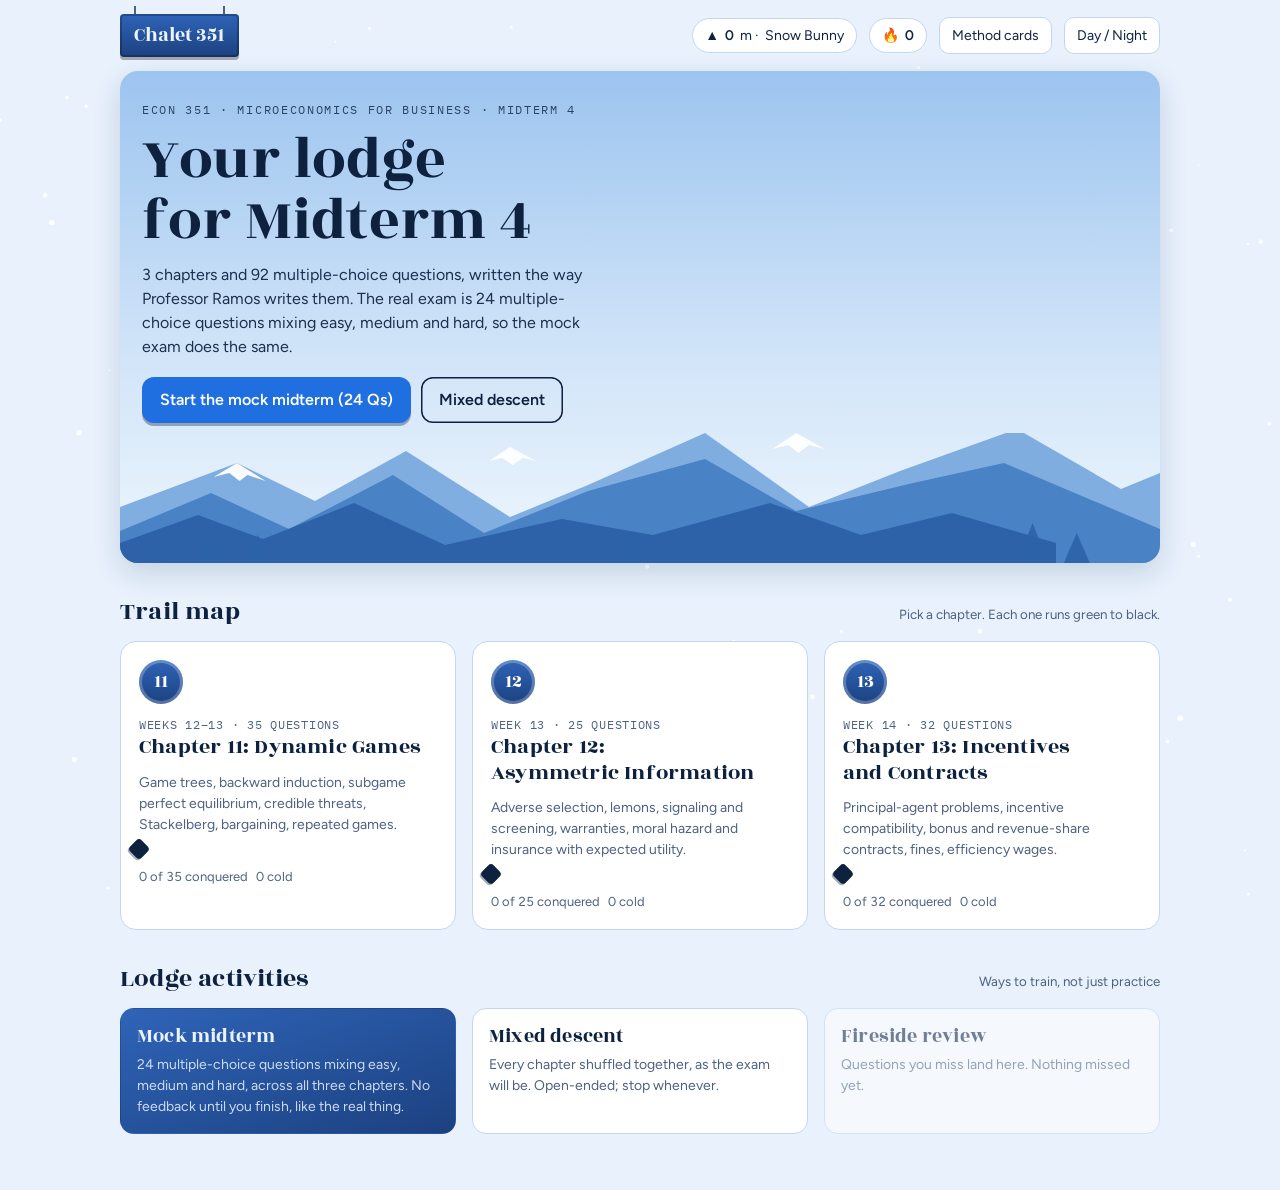
==== index.html @ 6e0317ee "Restyle Chalet 351 with the Chalet 113 blue-hour palette Co-Authored-By: Claude Sonnet 5.5 <noreply@" ====
<!doctype html>
<html lang="en">
<head>
<meta charset="utf-8">
<meta name="viewport" content="width=device-width,initial-scale=1,viewport-fit=cover">
<title>Chalet 351</title>
<meta name="claude:viewport-fit-sides" content="cover">
<link rel="preconnect" href="https://fonts.googleapis.com">
<link rel="preconnect" href="https://fonts.gstatic.com" crossorigin>
<link rel="stylesheet" href="https://fonts.googleapis.com/css2?family=Rozha+One&family=Figtree:wght@400;500;600;700&family=IBM+Plex+Mono:wght@400;500;600&display=swap">
<style>
/* Layout: a mountain lodge. Hanging wooden sign over a trail map; every quiz is a run down the slope. */
/* Palette follows Chalet 113: a mountain lodge in the blue hour. Accent blue, sign-blue headers, snowy blue-white hero. */
:root{
  --bg:#e8f1fc; --bg2:#f5f9ff; --panel:#ffffff; --panel2:#edf3fb; --line:#c3d6ee;
  --fg:#0e2240; --muted:#4e6280;
  --ember:#1f6fe0; --ember-ink:#ffffff; --ice:#0f87c9; --pine:#127a55; --berry:#c3304a; --gold:#946400;
  --wood:#1c4180; --wood2:#2f64b8; --wood-ink:#eaf3ff;
  --run1:#1f9d6b; --run2:#1f6fe0; --run3:#0e2240;
  --hero1:#9cc4ef; --hero2:#cfe3f8; --hero3:#eef6fd; --hero-ink:#0e2240;
  --m1:#6fa3dc; --m2:#4a82c6; --m3:#2d62a8; --snowcap:#ffffff;
  --shadow:0 10px 28px rgba(20,50,100,.16); --snow:rgba(255,255,255,.95);
  --disp:'Rozha One','Georgia',serif; --body:'Figtree','Helvetica Neue',Arial,sans-serif; --mono:'IBM Plex Mono',ui-monospace,Menlo,monospace;
}
@media (prefers-color-scheme: dark){
  :root:not([data-theme="light"]){
    --bg:#07111e; --bg2:#0b1a2d; --panel:#11253f; --panel2:#193152; --line:#2a4a7c;
    --fg:#e8f2ff; --muted:#9db5d6;
    --ember:#4da3ff; --ember-ink:#04152b; --ice:#8fd8ff; --pine:#41d3a2; --berry:#ff7084; --gold:#ffd166;
    --wood:#1e4382; --wood2:#336cc4; --wood-ink:#eaf3ff;
    --run1:#41d3a2; --run2:#4da3ff; --run3:#e8f2ff;
    --hero1:#0d2a52; --hero2:#16407a; --hero3:#2a5c9f; --hero-ink:#eaf4ff;
    --m1:#2c5f9e; --m2:#1f4a82; --m3:#143562; --snowcap:#dcecff;
    --shadow:0 10px 30px rgba(0,0,0,.45); --snow:rgba(220,236,255,.9); color-scheme:dark;
  }
}
:root[data-theme="dark"]{
  --bg:#07111e; --bg2:#0b1a2d; --panel:#11253f; --panel2:#193152; --line:#2a4a7c;
  --fg:#e8f2ff; --muted:#9db5d6;
  --ember:#4da3ff; --ember-ink:#04152b; --ice:#8fd8ff; --pine:#41d3a2; --berry:#ff7084; --gold:#ffd166;
  --wood:#1e4382; --wood2:#336cc4; --wood-ink:#eaf3ff;
  --run1:#41d3a2; --run2:#4da3ff; --run3:#e8f2ff;
  --hero1:#0d2a52; --hero2:#16407a; --hero3:#2a5c9f; --hero-ink:#eaf4ff;
  --m1:#2c5f9e; --m2:#1f4a82; --m3:#143562; --snowcap:#dcecff;
  --shadow:0 10px 30px rgba(0,0,0,.45); --snow:rgba(220,236,255,.9); color-scheme:dark;
}
*{box-sizing:border-box}
html,body{margin:0}
body{background:var(--bg);color:var(--fg);font-family:var(--body);font-size:16px;line-height:1.5;padding-block:0 56px;
  padding-left:max(16px,env(safe-area-inset-left,0px));padding-right:max(16px,env(safe-area-inset-right,0px));min-height:100%}
#snow{position:fixed;inset:0;width:100%;height:100%;pointer-events:none;z-index:0}
.wrap{position:relative;z-index:1;max-width:1040px;margin:0 auto}
button{font:inherit;color:inherit;cursor:pointer}
button:focus-visible,a:focus-visible,summary:focus-visible{outline:3px solid var(--ember);outline-offset:2px}
h1,h2,h3{font-family:var(--disp);font-weight:400;margin:0;text-wrap:balance;letter-spacing:.2px;line-height:1.15}
.mono{font-family:var(--mono)}
/* top bar */
.top{display:flex;align-items:center;gap:12px;flex-wrap:wrap;padding:14px 0}
.brand{display:flex;align-items:center;gap:10px;background:none;border:0;padding:0;text-align:left}
.brand .sign{background:linear-gradient(180deg,var(--wood2),var(--wood));color:var(--wood-ink);font-family:var(--disp);font-size:20px;padding:6px 14px 7px;border-radius:4px;box-shadow:inset 0 0 0 2px rgba(0,0,0,.25),0 3px 0 rgba(0,0,0,.3);position:relative}
.brand .sign::before,.brand .sign::after{content:"";position:absolute;top:-8px;width:2px;height:8px;background:var(--muted)}
.brand .sign::before{left:14px}.brand .sign::after{right:14px}
.spacer{flex:1}
.chip{display:inline-flex;align-items:center;gap:6px;background:var(--panel);border:1px solid var(--line);border-radius:999px;padding:6px 12px;font-size:14px;font-variant-numeric:tabular-nums}
.chip b{font-weight:600}
.nbtn{background:var(--panel);border:1px solid var(--line);border-radius:10px;padding:7px 12px;font-size:14px}
.nbtn:hover{border-color:var(--ember)}
/* hero */
.hero{position:relative;border-radius:18px;overflow:hidden;background:linear-gradient(180deg,var(--hero1) 0%,var(--hero2) 55%,var(--hero3) 100%);color:var(--hero-ink);padding:30px 22px 140px;box-shadow:var(--shadow)}
.hero h1{font-size:clamp(34px,6.2vw,60px);line-height:1.02;max-width:12ch}
.hero p{max-width:46ch;margin:12px 0 0;opacity:.92}
.hero .kick{font-family:var(--mono);font-size:12px;letter-spacing:.14em;text-transform:uppercase;opacity:.8;margin-bottom:10px}
.hero svg.mtn{position:absolute;left:0;right:0;bottom:0;width:100%;height:130px}
.hero .cta{display:flex;gap:10px;flex-wrap:wrap;margin-top:18px;position:relative;z-index:2}
.btn{border:0;border-radius:12px;padding:11px 18px;font-weight:600;background:var(--ember);color:var(--ember-ink);box-shadow:0 3px 0 rgba(0,20,60,.35)}
.btn:hover{filter:brightness(1.06)}
.btn:active{transform:translateY(2px);box-shadow:0 1px 0 rgba(0,0,0,.28)}
.btn.ghost{background:transparent;color:inherit;box-shadow:inset 0 0 0 1.5px currentColor}
.btn.sec{background:var(--panel2);color:var(--fg);box-shadow:inset 0 0 0 1px var(--line),0 3px 0 rgba(0,0,0,.2)}
.btn[disabled]{opacity:.45;cursor:not-allowed}
/* sections */
.sec-h{display:flex;align-items:baseline;justify-content:space-between;gap:12px;margin:34px 0 14px;flex-wrap:wrap}
.sec-h h2{font-size:26px}
.sec-h small{color:var(--muted)}
.grid{display:grid;gap:16px;grid-template-columns:repeat(auto-fit,minmax(min(100%,290px),1fr))}
.trail{background:var(--panel);border:1px solid var(--line);border-radius:16px;padding:18px;display:flex;flex-direction:column;gap:12px;text-align:left;min-width:0;position:relative;transition:transform .15s,border-color .15s}
.trail:hover{transform:translateY(-3px);border-color:var(--ember)}
.trail .marker{display:inline-flex;align-items:center;justify-content:center;width:44px;height:44px;border-radius:50%;font-family:var(--disp);font-size:19px;color:#fff;background:linear-gradient(180deg,var(--wood2),var(--wood));box-shadow:inset 0 0 0 3px rgba(255,255,255,.25)}
.trail h3{font-size:22px}
.trail .wk{font-family:var(--mono);font-size:12px;color:var(--muted);letter-spacing:.06em;text-transform:uppercase}
.trail p{margin:0;color:var(--muted);font-size:14px}
.cable{height:8px;border-radius:99px;background:var(--panel2);position:relative;overflow:visible}
.cable i{display:block;height:100%;border-radius:99px;background:linear-gradient(90deg,var(--pine),var(--ice))}
.cable em{position:absolute;top:-6px;width:16px;height:16px;border-radius:4px;background:var(--fg);transform:translateX(-50%) rotate(45deg);box-shadow:0 2px 0 rgba(0,20,60,.35)}
.meta{display:flex;justify-content:space-between;gap:8px;font-size:13px;color:var(--muted);font-variant-numeric:tabular-nums}
.special{display:grid;gap:16px;grid-template-columns:repeat(auto-fit,minmax(min(100%,240px),1fr))}
.tile{background:var(--panel);border:1px solid var(--line);border-radius:14px;padding:16px;text-align:left;display:flex;flex-direction:column;gap:6px;min-width:0}
.tile:hover{border-color:var(--ember)}
.tile h3{font-size:20px}
.tile p{margin:0;font-size:14px;color:var(--muted)}
.tile.fire{background:linear-gradient(160deg,var(--wood2),var(--wood));color:var(--wood-ink);border-color:transparent}
.tile.fire p{color:inherit;opacity:.85}
.tile.ice{background:linear-gradient(160deg,var(--wood2),var(--wood));color:var(--wood-ink);border-color:transparent}
.tile.ice p{color:inherit;opacity:.85}
.cold18{display:grid;grid-template-columns:repeat(auto-fill,minmax(34px,1fr));gap:6px;margin-top:8px}
.cold18 span{height:34px;border-radius:8px;display:flex;align-items:center;justify-content:center;font-family:var(--mono);font-size:13px;background:rgba(255,255,255,.12);box-shadow:inset 0 0 0 1px rgba(255,255,255,.3)}
.cold18 span.on{background:#eaf3ff;color:#1c4180;box-shadow:none;font-weight:600}
/* chapter page */
.crumb{display:flex;gap:8px;align-items:center;margin:6px 0 14px;color:var(--muted);font-size:14px}
.crumb button{background:none;border:0;color:var(--ice);padding:0}
.phead{display:flex;gap:16px;align-items:center;flex-wrap:wrap}
.phead h1{font-size:clamp(28px,5vw,44px)}
.filters{display:flex;gap:8px;flex-wrap:wrap;margin:16px 0}
.fchip{background:var(--panel);border:1px solid var(--line);border-radius:999px;padding:7px 14px;font-size:14px}
.fchip[aria-pressed="true"]{background:var(--ember);color:var(--ember-ink);border-color:var(--ember);font-weight:600}
.qlist{display:grid;gap:8px;margin-top:10px}
.qrow{display:flex;gap:10px;align-items:center;background:var(--panel);border:1px solid var(--line);border-radius:12px;padding:10px 12px;text-align:left;width:100%;min-width:0}
.qrow:hover{border-color:var(--ember)}
.qrow .t{flex:1;min-width:0;font-size:14px;white-space:nowrap;overflow:hidden;text-overflow:ellipsis}
.dot{width:12px;height:12px;border-radius:3px;flex:none}
.dot.l1{background:var(--run1);border-radius:50%}.dot.l2{background:var(--run2);border-radius:3px}.dot.l3{background:var(--run3);transform:rotate(45deg) scale(.85);box-shadow:0 0 0 1.5px var(--muted)}
.st{font-family:var(--mono);font-size:12px;color:var(--muted);flex:none}
.st.cold{color:var(--ice)}.st.ok{color:var(--pine)}.st.bad{color:var(--berry)}
/* quiz */
.qwrap{display:grid;gap:14px;margin-top:6px}
.qbar{display:flex;align-items:center;gap:12px;flex-wrap:wrap}
.prog{flex:1;min-width:140px;height:10px;background:var(--panel2);border-radius:99px;position:relative}
.prog i{display:block;height:100%;border-radius:99px;background:linear-gradient(90deg,var(--run1),var(--ice))}
.prog em{position:absolute;top:-8px;width:24px;height:24px;margin-left:-12px;font-style:normal;text-align:center;line-height:24px;font-size:16px}
.qcard{background:var(--panel);border:1px solid var(--line);border-radius:18px;padding:20px;box-shadow:var(--shadow)}
.tags{display:flex;gap:8px;flex-wrap:wrap;align-items:center;margin-bottom:12px}
.run{display:inline-flex;align-items:center;gap:7px;font-family:var(--mono);font-size:12px;letter-spacing:.06em;text-transform:uppercase;padding:4px 10px;border-radius:999px;background:var(--panel2);border:1px solid var(--line)}
.tag{font-family:var(--mono);font-size:12px;color:var(--muted);padding:4px 10px;border-radius:999px;border:1px solid var(--line)}
.tag.ramos{color:var(--gold);border-color:var(--gold)}
.qtext{font-size:17px;max-width:68ch}
.qtext p{margin:0 0 10px}
.given{border-left:3px solid var(--ice);background:var(--panel2);padding:8px 12px;border-radius:0 10px 10px 0;margin:12px 0;font-size:15px;color:var(--muted)}
.eq{font-family:var(--mono);font-size:15px;background:var(--panel2);border-radius:10px;padding:8px 12px;margin:8px 0;display:block;overflow-x:auto}
.fig{margin:14px 0;overflow-x:auto}
svg.plot{width:100%;max-width:520px;height:auto;display:block}
svg .ax{stroke:var(--muted);stroke-width:1.5;fill:none}
svg .gd{stroke:var(--muted);stroke-width:1;stroke-dasharray:3 4;fill:none}
svg .ln{fill:none;stroke-width:2.4;stroke-linecap:round}
svg .dem{stroke:var(--ice)}svg .mr{stroke:var(--pine)}svg .mc{stroke:var(--ember)}svg .ac{stroke:var(--gold)}svg .sup{stroke:var(--ember)}
svg text{fill:var(--fg);font-family:var(--mono);font-size:12px}
svg text.lb{font-size:13px;font-weight:600}
svg .rg{fill:var(--ice);opacity:.08;transition:opacity .3s}
svg .rg.on{opacity:.55;fill:var(--ember)}
svg .rg.off{fill:var(--ice);opacity:.15}
svg text.rt{font-size:15px;font-weight:600}
svg .ed{stroke:var(--muted);stroke-width:2.2;fill:none}svg .ed.spe{stroke:var(--ember);stroke-width:5}
svg text.el{font-size:13px;font-weight:600;fill:var(--ice)}svg text.pay{font-size:14px;font-weight:600}
svg.tree{margin:0 auto}svg.tree text.lb{font-size:17px}svg.tree text.el{font-size:17px}svg.tree text.pay{font-size:18px}
svg.big text{font-size:24px}svg.big text.lb{font-size:27px}svg.big .ln{stroke-width:5}svg.big .ax{stroke-width:3}svg.big .gd{stroke-width:2}
svg .ndl{fill:var(--ember);stroke:none}
.note{font-size:12px;color:var(--muted);margin-top:4px}
.opts{list-style:none;margin:16px 0 0;padding:0;display:grid;gap:10px}
.opt{width:100%;display:flex;gap:12px;align-items:flex-start;text-align:left;background:var(--panel2);border:1.5px solid var(--line);border-radius:12px;padding:11px 14px;min-width:0;transition:border-color .12s,background .12s,transform .12s}
.opt:hover:not([disabled]){border-color:var(--ember);transform:translateX(3px)}
.opt .L{font-family:var(--mono);font-weight:600;width:26px;height:26px;border-radius:50%;background:var(--bg2);display:flex;align-items:center;justify-content:center;flex:none;font-size:13px;border:1px solid var(--line)}
.opt .tx{flex:1;min-width:0;overflow-wrap:anywhere;padding-top:2px}
.opt.sel{border-color:var(--ember);background:color-mix(in srgb,var(--ember) 14%,var(--panel2))}
.opt.good{border-color:var(--pine);background:color-mix(in srgb,var(--pine) 22%,var(--panel2))}
.opt.good .L{background:var(--pine);color:#fff;border-color:var(--pine)}
.opt.bad{border-color:var(--berry);background:color-mix(in srgb,var(--berry) 20%,var(--panel2))}
.opt.bad .L{background:var(--berry);color:#fff;border-color:var(--berry)}
.opt.gone{opacity:.35;text-decoration:line-through}
.fb{margin-top:16px;border-radius:14px;padding:14px 16px;background:var(--panel2);border:1px solid var(--line);font-size:15px}
.fb h4{margin:0 0 6px;font-family:var(--disp);font-weight:400;font-size:20px}
.fb.good h4{color:var(--pine)}.fb.bad h4{color:var(--berry)}
.fb .pts{font-family:var(--mono);font-size:13px;color:var(--gold)}
.actions{display:flex;gap:10px;flex-wrap:wrap;margin-top:16px;align-items:center}
.spc{flex:1}
.navgrid{display:grid;grid-template-columns:repeat(auto-fill,minmax(38px,1fr));gap:6px;margin-top:6px}
.navgrid button{height:38px;border-radius:9px;border:1px solid var(--line);background:var(--panel);font-family:var(--mono);font-size:13px;position:relative}
.navgrid button.ans{background:color-mix(in srgb,var(--ice) 28%,var(--panel));border-color:var(--ice)}
.navgrid button.cur{outline:2px solid var(--ember)}
.navgrid button.flag::after{content:"";position:absolute;top:3px;right:3px;width:8px;height:8px;border-radius:50%;background:var(--ember)}
.navgrid button.g{background:color-mix(in srgb,var(--pine) 40%,var(--panel));border-color:var(--pine)}
.navgrid button.b{background:color-mix(in srgb,var(--berry) 38%,var(--panel));border-color:var(--berry)}
/* matrices */
.pmw{overflow-x:auto}
table.pm{border-collapse:separate;border-spacing:0;margin:6px 0;font-family:var(--mono)}
table.pm th{font-weight:500;color:var(--muted);padding:4px 10px;font-size:13px}
table.pm td{border:1.5px solid var(--line);padding:10px 14px;text-align:center;min-width:76px;font-size:15px;background:var(--panel2)}
table.pm td i{font-style:normal;padding:2px 6px;border-radius:50%;display:inline-block;min-width:26px}
table.pm td i.b{margin-left:2px}
table.pm td.ne{background:color-mix(in srgb,var(--pine) 25%,var(--panel2))}
table.pm td i.br1{box-shadow:0 0 0 2px var(--berry)}
table.pm td i.br2{box-shadow:0 0 0 2px var(--ice);border-radius:6px}
.pm-cap{font-size:12px;color:var(--muted)}
.pm-p1{writing-mode:vertical-rl;transform:rotate(180deg);color:var(--muted);font-size:13px;padding:0 6px!important}
/* results */
.score{display:flex;gap:18px;flex-wrap:wrap;align-items:center}
.big{font-family:var(--disp);font-size:clamp(48px,10vw,84px);line-height:1}
.bars{display:grid;gap:10px;margin:14px 0}
.bar{display:grid;grid-template-columns:110px 1fr 56px;gap:10px;align-items:center;font-size:14px}
.bar .tr{height:10px;border-radius:99px;background:var(--panel2);overflow:hidden}
.bar .tr i{display:block;height:100%;background:var(--ice)}
details.rv{background:var(--panel);border:1px solid var(--line);border-radius:12px;padding:0;margin-top:8px}
details.rv summary{padding:10px 14px;cursor:pointer;display:flex;gap:10px;align-items:center;list-style:none}
details.rv summary::-webkit-details-marker{display:none}
details.rv .in{padding:4px 14px 14px;border-top:1px solid var(--line)}
/* library */
.lib{display:grid;gap:14px;grid-template-columns:repeat(auto-fit,minmax(min(100%,300px),1fr))}
.card{background:var(--panel);border:1px solid var(--line);border-radius:14px;padding:16px;min-width:0}
.card h3{font-size:19px;margin-bottom:8px}
.card ol,.card ul{margin:0;padding-left:20px;font-size:15px}
.card li{margin:4px 0}
.fx{font-family:var(--mono);font-size:14px;background:var(--panel2);padding:2px 6px;border-radius:6px;overflow-wrap:anywhere}
.toast{position:fixed;left:50%;bottom:calc(20px + env(safe-area-inset-bottom,0px));transform:translateX(-50%);background:var(--wood);color:var(--wood-ink);padding:10px 18px;border-radius:12px;box-shadow:var(--shadow);z-index:50;font-weight:600}
.pop{animation:pop .45s ease}
@keyframes pop{0%{transform:scale(.97)}50%{transform:scale(1.015)}100%{transform:scale(1)}}
.float{position:absolute;right:20px;top:14px;font-family:var(--mono);font-weight:600;color:var(--gold);animation:fl 1.1s ease forwards;pointer-events:none}
@keyframes fl{from{opacity:1;transform:translateY(0)}to{opacity:0;transform:translateY(-34px)}}
@media (max-width:560px){
  .qcard{padding:16px}.bar{grid-template-columns:84px 1fr 50px}
  .hero{padding:24px 16px 130px}
}
@media (prefers-reduced-motion:reduce){*{animation:none!important;transition:none!important}}
</style>

<canvas id="snow" aria-hidden="true"></canvas>
<div class="wrap">
  <div class="top">
    <button class="brand" id="home" aria-label="Back to the lobby"><span class="sign">Chalet 351</span></button>
    <span class="spacer"></span>
    <span class="chip" title="Points earned. One point is one meter climbed."><span aria-hidden="true">▲</span><b id="pts">0</b> m · <span id="rank">Snow Bunny</span></span>
    <span class="chip" title="Current streak of correct answers"><span aria-hidden="true">🔥</span><b id="stk">0</b></span>
    <button class="nbtn" id="libbtn">Method cards</button>
    <button class="nbtn" id="theme" aria-label="Switch between night and day">Day / Night</button>
  </div>
  <main id="app"></main>
</div>

<script>
(function(){
'use strict';
/* ---------- helpers ---------- */
const $=(s,r=document)=>r.querySelector(s);
const el=(h)=>{const t=document.createElement('template');t.innerHTML=h.trim();return t.content.firstChild};
const fmt=n=>n.toLocaleString('en-US');
function hash(s){let h=2166136261;for(let i=0;i<s.length;i++){h^=s.charCodeAt(i);h=Math.imul(h,16777619)}return h>>>0}
function rng(seed){return()=>{seed=(Math.imul(seed,1664525)+1013904223)>>>0;return seed/4294967296}}
function shuf(arr,r=Math.random){const a=arr.slice();for(let i=a.length-1;i>0;i--){const j=Math.floor(r()*(i+1));[a[i],a[j]]=[a[j],a[i]]}return a}
const LET='ABCDE';
/* ---------- persistence ---------- */
const KEY='chalet351_m4_v1';
let S={pts:0,best:0,stats:{},mock:[],theme:null};
try{const raw=localStorage.getItem(KEY);if(raw)S=Object.assign(S,JSON.parse(raw))}catch(e){}
function save(){try{localStorage.setItem(KEY,JSON.stringify(S))}catch(e){}}
let streak=0;
const RANKS=[[0,'Snow Bunny'],[250,'Piste Regular'],[700,'Off-Piste'],[1400,'Alpine Guide'],[2400,'Summit Master']];
function rankOf(p){let r=RANKS[0][1];for(const[t,n]of RANKS)if(p>=t)r=n;return r}
function stat(id){return S.stats[id]||(S.stats[id]={n:0,c:0,s:0})}
function hud(){$('#pts').textContent=fmt(S.pts);$('#rank').textContent=rankOf(S.pts);$('#stk').textContent=streak}

/* ---------- figures ---------- */
function plot(o){
  const W=o.w||440,H=o.h||300,L=46,R=16,T=14,B=34,pw=W-L-R,ph=H-T-B;
  const X=x=>L+x/o.xmax*pw,Y=y=>T+ph-y/o.ymax*ph;
  let s=`<svg class="plot" viewBox="0 0 ${W} ${H}" role="img" aria-label="${o.alt||'Graph'}">`;
  s+=`<path class="ax" d="M${L} ${T-4}V${T+ph}H${W-R+4}"/>`;
  (o.guides||[]).forEach(g=>{s+=`<path class="gd" d="M${X(g[0])} ${Y(g[1])}L${X(g[2])} ${Y(g[3])}"/>`});
  (o.lines||[]).forEach(l=>{
    s+=`<path class="ln ${l.c}" d="${l.p.map((p,i)=>(i?'L':'M')+X(p[0]).toFixed(1)+' '+Y(p[1]).toFixed(1)).join('')}"/>`;
    if(l.lab){const q=l.at;s+=`<text class="lb" x="${X(q[0])+(l.dx||6)}" y="${Y(q[1])+(l.dy||-4)}">${l.lab}</text>`}
  });
  (o.xt||[]).forEach(v=>{s+=`<text x="${X(v)}" y="${T+ph+17}" text-anchor="middle">${v}</text>`});
  (o.yt||[]).forEach(v=>{s+=`<text x="${L-6}" y="${Y(v)+4}" text-anchor="end">${v}</text>`});
  s+=`<text class="lb" x="${L-6}" y="${T-2}" text-anchor="end">${o.yl||'P'}</text><text class="lb" x="${W-R}" y="${T+ph+30}" text-anchor="end">${o.xl||'Q'}</text>`;
  return s+'</svg>';
}
const F={
  labor:()=>plot({alt:'Labor market: demand and supply with wages 4, 5 and 6',xmax:10,ymax:10,xl:'L',yl:'W',yt:[4,5,6],
    guides:[[0,6,5.33,6],[3,0,3,6],[5.33,0,5.33,6],[0,5,4,5],[4,0,4,5],[0,4,5,4],[5,0,5,4],[2.67,0,2.67,4]],
    lines:[{c:'dem',p:[[0,9],[9,0]],lab:'L<tspan font-size="9" dy="-4">D</tspan>',at:[7.4,1.6],dy:-6},{c:'sup',p:[[0,2],[10,9.5]],lab:'L<tspan font-size="9" dy="-4">S</tspan>',at:[8.6,8.45],dx:-22,dy:-8}]})
};
function mx(rows,cols,cells,o={}){return {t:'mx',rows,cols,cells:cells.map(r=>r.map(c=>c.split(',').map(Number))),p1:o.p1||'Player 1',p2:o.p2||'Player 2'}}
function renderMx(f){
  let h=`<div class="pmw"><table class="pm"><tr><th></th><th></th><th colspan="${f.cols.length}">${f.p2}</th></tr><tr><th></th><th></th>${f.cols.map(c=>`<th>${c}</th>`).join('')}</tr>`;
  f.rows.forEach((r,i)=>{
    h+=`<tr>${i===0?`<td class="pm-p1" rowspan="${f.rows.length}" style="border:0;background:none">${f.p1}</td>`:''}<th>${r}</th>`+f.cells[i].map((c,j)=>`<td data-r="${i}" data-c="${j}"><i class="a">${c[0]}</i> , <i class="b">${c[1]}</i></td>`).join('')+'</tr>';
  });
  return h+`</table>${f.cap===false?'':'<div class="pm-cap">After you answer, red rings mark Player 1\'s best responses and blue boxes mark Player 2\'s. A cell with both is a pure-strategy Nash equilibrium.</div>'}</div>`;
}
function revealMx(root,f){
  const t=root.querySelector('table.pm');if(!t)return;
  const R=f.rows.length,C=f.cols.length;
  for(let j=0;j<C;j++){let m=-1e9;for(let i=0;i<R;i++)m=Math.max(m,f.cells[i][j][0]);for(let i=0;i<R;i++)if(f.cells[i][j][0]===m)t.querySelector(`td[data-r="${i}"][data-c="${j}"] i.a`).classList.add('br1')}
  for(let i=0;i<R;i++){let m=-1e9;for(let j=0;j<C;j++)m=Math.max(m,f.cells[i][j][1]);for(let j=0;j<C;j++)if(f.cells[i][j][1]===m)t.querySelector(`td[data-r="${i}"][data-c="${j}"] i.b`).classList.add('br2')}
  t.querySelectorAll('td[data-r]').forEach(td=>{if(td.querySelector('.br1')&&td.querySelector('.br2'))td.classList.add('ne')});
}
/* game trees: N(player, [[edgeLabel, child], ...]); lf(p1payoff, p2payoff) is a leaf */
const lf=(a,b)=>({pay:[a,b]});
const N=(p,kids)=>({p,kids});
const n2=(...ls)=>N(2,['L₂','C₂','R₂'].slice(0,ls.length).map((l,i)=>[l,lf(...ls[i])]));
function tree(root,o={}){return {t:'tree',root,...o}}
function layoutTree(root){
  let leaves=0,maxd=0;
  (function walk(n,d,id){n.d=d;n.id=id;maxd=Math.max(maxd,d);
    if(n.pay){n.xi=leaves++;return}
    n.kids.forEach((k,i)=>walk(k[1],d+1,id+'.'+i));
    n.xi=n.kids.reduce((s,k)=>s+k[1].xi,0)/n.kids.length;})(root,0,'r');
  return {leaves,maxd};
}
function solveTree(n){
  if(n.pay)return n.pay;
  const vals=n.kids.map(k=>solveTree(k[1])),ix=n.p===1?0:1;
  let b=0;vals.forEach((v,i)=>{if(v[ix]>vals[b][ix])b=i});n.pick=b;return vals[b];
}
function renderTree(f){
  const root=f.root,{leaves,maxd}=layoutTree(root),sx=118,sy=104,W=Math.max(340,leaves*sx+40),H=maxd*sy+86;
  const X=n=>30+sx/2+n.xi*sx-(leaves>0?0:0),Y=n=>34+n.d*sy;
  let ed='',nd='';
  (function walk(n){
    if(n.pay){nd+=`<text x="${X(n)}" y="${Y(n)+22}" text-anchor="middle" class="pay">(${n.pay[0]}, ${n.pay[1]})</text>`;return}
    nd+=`<text x="${X(n)}" y="${Y(n)-10}" text-anchor="middle" class="lb">Player ${n.p}</text><circle cx="${X(n)}" cy="${Y(n)}" r="4.5" class="ndl"/>`;
    n.kids.forEach((k,i)=>{const c=k[1],mx_=(X(n)+X(c))/2,my=(Y(n)+Y(c))/2;
      ed+=`<path class="ed" data-e="${n.id}:${i}" d="M${X(n)} ${Y(n)}L${X(c)} ${Y(c)}"/><text x="${mx_+(X(c)<X(n)?-14:X(c)>X(n)?14:12)}" y="${my-2}" text-anchor="middle" class="el">${k[0]}</text>`;
      walk(c);});
  })(root);
  return `<div class="fig"><svg class="plot tree" viewBox="0 0 ${W} ${H}" style="max-width:${Math.min(W,940)}px" role="img" aria-label="Game tree">${ed}${nd}</svg><div class="note">The first number in each parenthesis is Player 1's payoff, the second is Player 2's. After you answer, the orange branches show each player's best choice, found by backward induction.</div></div>`;
}
function revealTree(root,f){
  solveTree(f.root);
  (function walk(n){if(n.pay)return;const e=root.querySelector(`[data-e="${n.id}:${n.pick}"]`);if(e)e.classList.add('spe');n.kids.forEach(k=>walk(k[1]))})(f.root);
}

/* ---------- question bank ---------- */
const QS=[];
function E(id,ch,lvl,q,opts,letter,why,x={}){QS.push({id,ch,lvl,q,opts,a:LET.indexOf(letter),why,...x})}
function Z(id,ch,lvl,q,ok,no,why,x={}){const all=shuf([ok,...no].map((t,i)=>[t,i]),rng(hash(id)));QS.push({id,ch,lvl,q,opts:all.map(a=>a[0]),a:all.findIndex(a=>a[1]===0),why,...x})}
const SEQ=`Consider the following sequential game, where Player 1 plays first, and then Player 2 plays after observing the choice of Player 1.`;
const THREATS=['an incentive to threaten L, which would be credible.','an incentive to threaten R, which would be credible.','an incentive to threaten L, which wouldn\'t be credible.','an incentive to threaten R, which wouldn\'t be credible.','no incentive to make a threat.'];

/* ===== CHAPTER 11: DYNAMIC GAMES ===== */
E('c11-1',11,2,`${SEQ} Recall that the first number in each parenthesis is the payoff of Player 1, while the second is the payoff of Player 2. Find the subgame perfect equilibrium (SPE) of this game. In equilibrium, the payoff of player 1 is`,['9','8','4','7','1'],'B',
 `Backward induction. After L₁ Player 2 picks R₂ (9 is best for P2), giving P1 3. After C₁ Player 2 picks L₂ (6), giving P1 4. After R₁ Player 2 picks C₂ (3), giving P1 <b>8</b>. P1 compares 3, 4, 8 and plays R₁.`,
 {fig:tree(N(1,[['L₁',n2([1,7],[2,8],[3,9])],['C₁',n2([4,6],[5,4],[6,5])],['R₁',n2([7,2],[8,3],[9,1])]]))});
E('c11-2',11,2,`${SEQ} Recall that the first number in each parenthesis is the payoff of Player 1, while the second is the payoff of Player 2. Find the subgame perfect equilibrium (SPE) of this game. In equilibrium, the payoff of player 1 is`,['9','8','4','7','1'],'D',
 `P2 chooses: after L₁ → C₂ (9, P1 gets 7); after C₁ → L₂ (6, P1 gets 4); after R₁ → C₂ (3, P1 gets 2). P1 compares 7, 4, 2 and plays L₁: payoff <b>7</b>.`,
 {fig:tree(N(1,[['L₁',n2([1,7],[7,9],[3,8])],['C₁',n2([4,6],[9,4],[6,5])],['R₁',n2([8,2],[2,3],[5,1])]]))});
E('c11-3',11,2,`The following table contains the possible actions and payoffs of players 1 and 2. Suppose it is a sequential game. If Player 1 plays first, and Player 2 plays after observing the choice of Player 1, then the equilibrium (SPE) payoff of Player 1 will be`,['9','8','20','7','11'],'A',
 `If P1 plays U, P2 picks R (4) and P1 gets 7. If M, P2 picks L (11) and P1 gets 9. If D, P2 picks R (7) and P1 gets 8. P1 plays M and gets <b>9</b>.`,
 {fig:mx(['U','M','D'],['L','C','R'],[['20,3','8,2','7,4'],['9,11','11,10','4,9'],['4,4','8,2','8,7']],{cap:false})});
E('c11-4',11,3,`The following table contains the possible actions and payoffs of players 1 and 2. Suppose it is a sequential game. If Player 2 plays first, and Player 1 plays after observing the choice of Player 2, then the equilibrium (SPE) payoff of Player 1 will be`,['9','8','20','7','11'],'E',
 `Now P1 reacts. If P2 plays L, P1 picks U (P2 gets 3). If C, P1 picks M (P2 gets 10). If R, P1 picks D (P2 gets 7). P2 picks C (10) and P1 gets <b>11</b>. So P1 prefers to move second (11 &gt; 9).`,
 {fig:mx(['U','M','D'],['L','C','R'],[['20,3','8,2','7,4'],['9,11','11,10','4,9'],['4,4','8,2','8,7']],{cap:false})});
Z('c11-5',11,2,`Consider the information from the previous two questions (P1 earns 9 if Player 1 moves first, and 11 if Player 2 moves first). Does Player 1 prefer to play first (before Player 2), or does Player 1 prefer to play second (after Player 2)?`,'Second, because 11 is larger than 9',['First, because 9 is larger than 11','First, because moving first is always an advantage','Second, because 9 is larger than 11','Indifferent, because the game has the same equilibrium either way'],`Compare the SPE payoffs: 9 when moving first vs 11 when moving second. Moving first is not always an advantage; here it is a disadvantage.`);
E('c11-6',11,1,`${SEQ} At the bottom of the decision tree, the first number represents the payoff of Player 1, while the second number represents the payoff of Player 2. In the SPE, the payoff of Player 2 is`,['1','2','3','4','5'],'B',
 `After a, Player 2 picks L (2 &gt; 1), so a gives P1 5. After b the payoff is (3,4), so b gives P1 3. P1 plays a, and P2 gets <b>2</b>.`,
 {fig:tree(N(1,[['a',N(2,[['L',lf(5,2)],['R',lf(2,1)]])],['b',lf(3,4)]]))});
E('c11-7',11,2,`Consider the information from the previous game. Player 2 has`,THREATS,'D',
 `If P2 could credibly threaten R after a, P1 would play b and P2 would get 4 (instead of 2). So P2 has an incentive to threaten R. But if P1 actually plays a, P2's best response is L (2 &gt; 1). The threat is <b>not credible</b>.`,
 {fig:tree(N(1,[['a',N(2,[['L',lf(5,2)],['R',lf(2,1)]])],['b',lf(3,4)]]))});
E('c11-8',11,2,`${SEQ} At the bottom of the decision tree, the first number represents the payoff of Player 1, while the second number represents the payoff of Player 2. In the SPE, the payoff of Player 2 is`,['1','2','3','4','5'],'D',
 `After a, Player 2 picks R (2 &gt; 1), so a gives P1 2. After b, P1 gets 3. P1 plays b, and P2 gets <b>4</b>.`,
 {fig:tree(N(1,[['a',N(2,[['L',lf(5,1)],['R',lf(2,2)]])],['b',lf(3,4)]]))});
E('c11-9',11,2,`Consider the information from the previous game. Player 2 has`,THREATS,'B',
 `If P2 threatens R and P1 believes it, P1 plays b and P2 gets 4. And after a, P2 really does prefer R (2 &gt; 1). The threat is <b>credible</b>.`,
 {fig:tree(N(1,[['a',N(2,[['L',lf(5,1)],['R',lf(2,2)]])],['b',lf(3,4)]]))});
E('c11-10',11,2,`Consider the entry-deterrence game below. The potential entrant moves first, and would have to spend some amount in sunk costs to enter the market. In this game, the Incumbent Monopolist has`,['an incentive to threaten high prices, which would be credible.','an incentive to threaten low prices, which would be credible.','an incentive to threaten high prices, which wouldn\'t be credible.','an incentive to threaten low prices, which wouldn\'t be credible.','no incentive to make a threat.'],'D',
 `A threat of low prices would scare the entrant away (Stay Out gives 0, Enter gives −6) and the incumbent would earn 60 instead of 30. So it has an incentive to threaten. But once the entrant is in, the incumbent prefers High (30 &gt; 18). The threat is <b>not credible</b>. Draw the tree to see it.`,
 {fig:mx(['Enter Market','Stay Out'],['High Prices','Low Prices'],[['6,30','-6,18'],['0,60','0,24']],{p1:'Entrant',p2:'Incumbent Monopolist',cap:false})});
E('c11-11',11,2,`Consider the entry-deterrence game below. The potential entrant moves first, and would have to spend some amount in sunk costs to enter the market. In this game, the Incumbent Monopolist has`,['an incentive to threaten high prices, which would be credible.','an incentive to threaten low prices, which would be credible.','an incentive to threaten high prices, which wouldn\'t be credible.','an incentive to threaten low prices, which wouldn\'t be credible.','no incentive to make a threat.'],'B',
 `After entry, the incumbent prefers Low (18 &gt; 17), so the threat of low prices is <b>credible</b>, and it deters entry (entrant gets −6 from entering versus 0).`,
 {fig:mx(['Enter Market','Stay Out'],['High Prices','Low Prices'],[['6,17','-6,18'],['0,60','0,24']],{p1:'Entrant',p2:'Incumbent Monopolist',cap:false})});
E('c11-12',11,3,`Firm 1 and Firm 2 are Stackelberg competitors. Firm 1 is the leader and Firm 2 is the follower. They have the same cost functions <span class="eq">C<sub>1</sub> = 30Q<sub>1</sub><br>C<sub>2</sub> = 30Q<sub>2</sub></span> The market demand is <span class="eq">Q<sup>D</sup> = 1300 − 2P.</span> In the SPE, the price is ______.`,['P = 165','P = 175','P = 185','P = 195','P = 155'],'C',
 `P = 650 − 0.5Q<sub>1</sub> − 0.5Q<sub>2</sub>. Follower first: MR<sub>2</sub> = 650 − 0.5Q<sub>1</sub> − Q<sub>2</sub> = 30 gives Q<sub>2</sub> = 620 − 0.5Q<sub>1</sub>. Leader plugs that in: REV<sub>1</sub> = 340Q<sub>1</sub> − 0.25Q<sub>1</sub>², MR<sub>1</sub> = 340 − 0.5Q<sub>1</sub> = 30, so Q<sub>1</sub> = 620, Q<sub>2</sub> = 310. P = 650 − 310 − 155 = <b>185</b>.`);
E('c11-13',11,3,`Firm 1 and Firm 2 are Stackelberg competitors. Firm 1 is the leader and Firm 2 is the follower. They have different cost functions <span class="eq">C<sub>1</sub> = 2Q<sub>1</sub><br>C<sub>2</sub> = 4Q<sub>2</sub></span> The market demand is <span class="eq">Q<sup>D</sup> = 60 − 0.5P.</span> In the SPE, Firm 1 produces ______.`,['Q<sub>1</sub> = 30','Q<sub>1</sub> = 36','Q<sub>1</sub> = 34','Q<sub>1</sub> = 38','Q<sub>1</sub> = 32'],'A',
 `P = 120 − 2Q<sub>1</sub> − 2Q<sub>2</sub>. Follower: MR<sub>2</sub> = 120 − 2Q<sub>1</sub> − 4Q<sub>2</sub> = 4, so Q<sub>2</sub> = 29 − 0.5Q<sub>1</sub>. Leader: P = 62 − Q<sub>1</sub>, REV<sub>1</sub> = 62Q<sub>1</sub> − Q<sub>1</sub>², MR<sub>1</sub> = 62 − 2Q<sub>1</sub> = 2, so <b>Q<sub>1</sub> = 30</b>.`);
E('c11-14',11,3,`Consider the following simultaneous move game between two firms. Each firm can charge either a low or a high price. The numbers represent the profit of each firm at each period. This game is repeated an infinite number of times, and at each period both players must choose their actions simultaneously. The players are deciding whether or not to cooperate, specifically, whether or not to follow this cooperation strategy: "Each player will play cooperate as long as no one has played Not Cooperate before. If someone has played Not Cooperate before, then each player will play Not Cooperate forever". Players discount the future according to the interest rate r. In this case, cooperation will be possible if`,['r ≤ 25%','r ≥ 25%','r ≤ 15%','r ≥ 15%','full cooperation cannot be achieved in this game'],'A',
 `Cooperation here means both play High and earn 20. Deviating (Low) earns 40 once, then the Nash outcome (Low, Low) pays 15 forever. PV(cooperate) = 20 + 20/r. PV(deviate) = 40 + 15/r. Cooperate if 20 + 20/r ≥ 40 + 15/r, so 5/r ≥ 20 and <b>r ≤ 1/4 = 25%</b>.`,
 {fig:mx(['Low Price','High Price'],['Low Price','High Price'],[['15,15','40,0'],['0,40','20,20']],{p1:'Firm 1',p2:'Firm 2',cap:false})});
E('c11-15',11,2,`Same game as the previous question (Low/Low = 15,15; Low/High = 40,0; High/Low = 0,40; High/High = 20,20), but this game is repeated 25 times. Players follow the same grim-trigger cooperation strategy. In this case, cooperation will be possible if`,['r ≤ 25%','r ≥ 25%','r ≤ 15%','r ≥ 15%','full cooperation cannot be achieved in this game'],'E',
 `With a known last period, (Low, Low) is the dominant-strategy equilibrium of the final stage, so there is no cooperation then. In the period before, both know future cooperation is impossible, so they do not cooperate either. This unravels all the way to period 1, like the centipede game. <b>No cooperation for any r</b>.`,
 {fig:mx(['Low Price','High Price'],['Low Price','High Price'],[['15,15','40,0'],['0,40','20,20']],{p1:'Firm 1',p2:'Firm 2',cap:false})});
E('c11-16',11,2,`This game is repeated 100 times, and at each period both players must choose their actions simultaneously. The players are considering a simple agreement: Cooperate as long as no firm has deviated, and Not Cooperate forever if some firm deviates. Players discount the future according to the interest rate r = 0.60. In this case, how many times will the players cooperate?`,['50','100','60','40','None of the above'],'E',
 `Finite repetition: in the last period Not Cooperate is dominant, so cooperation unravels backward through every earlier period. The players <b>never cooperate</b>, regardless of r.`,
 {fig:mx(['Cooperate','Not Cooperate'],['Cooperate','Not Cooperate'],[['450,450','100,700'],['700,100','300,300']],{p1:'P1',p2:'P2',cap:false})});
Z('hw11-1',11,3,`Firm 1 and Firm 2 are Stackelberg competitors. Firm 1 is the leader and Firm 2 is the follower. They have the same cost functions C<sub>1</sub> = 30Q<sub>1</sub> and C<sub>2</sub> = 30Q<sub>2</sub>. The market demand is Q<sup>D</sup> = 780 − (2/3)P. In the SPE of this game, Firm 1 produces Q<sub>1</sub> = ______.`,'Q<sub>1</sub> = 380',['Q<sub>1</sub> = 190','Q<sub>1</sub> = 260','Q<sub>1</sub> = 315','Q<sub>1</sub> = 570'],`P = 1170 − 1.5Q. Follower: Q<sub>2</sub> = 380 − 0.5Q<sub>1</sub>. Leader: P = 600 − 0.75Q<sub>1</sub>, so (570 − 0.75Q<sub>1</sub>)Q<sub>1</sub>, FOC 570 − 1.5Q<sub>1</sub> = 0, <b>Q<sub>1</sub> = 380</b>. Then Q<sub>2</sub> = 190 and P = 315.`);
E('hw11-2',11,1,`Consider the following Bargaining game, where each player tries to maximize his own number of coins. Player A starts the game with 3 coins and Player B starts with 1 coin. Player A needs to decide how many coins to give to Player B. Player A moves first, and makes an offer to Player B. Player B observes the offer, and then chooses to accept or reject the offer. If player B rejects the offer, the game is over: Player A loses all his 3 coins and player B loses his 1 coin (both players end up with zero coins). If Player B accepts the offer, Player B keeps his original 1 coin plus the coin(s) offered by Player A, while Player A keeps the coin(s) he did not offer to player B. In the subgame perfect equilibrium of this game:`,['Player A offers zero coins to Player B','Player A offers one coin to Player B','Player A offers two coins to Player B','Player A offers three coins to Player B','Player A plays a mixed strategy'],'A',
 `Backward induction: B gets 1 + x if he accepts and 0 if he rejects, so B accepts <i>any</i> offer, even x = 0. Anticipating that, A keeps all 3 coins and offers <b>zero</b>.`);
E('hw11-3',11,3,`Consider a repeated game with the following stage game. This game is repeated infinity times, and at each period both players must choose their actions simultaneously. Players follow the strategy: "Each player will play cooperate as long as no one has played Not Cooperate before. If someone has played Not Cooperate before, then each player will play Not Cooperate forever." In this case, cooperation will be possible if the interest rate r is`,['r ≤ 1/2','r ≤ 2/3','r ≤ 4/5','r ≤ 5/6','None of the above'],'B',
 `Cooperate: 12 each period. Deviate: 15 once, then 10 forever. With discount factor δ = 1/(1 + r): 12/(1 − δ) ≥ 15 + 10δ/(1 − δ), which simplifies to 12 ≥ 15 − 5δ, so δ ≥ 3/5 and <b>r ≤ 2/3</b>.`,
 {fig:mx(['Cooperate','Not Cooperate'],['Not Cooperate','Cooperate'],[['5,15','12,12'],['10,10','15,5']],{cap:false})});
E('hw11-4',11,2,`${SEQ} Recall that the first number in each parenthesis is the payoff of Player 1, while the second is the payoff of Player 2. Find the subgame perfect equilibrium of this game. In equilibrium, the payoff of player 1 is`,['1','2','3','10','5'],'B',
 `After a, Player 2 picks d (5 is best), so a gives P1 1. After b, Player 2 picks g (3 &gt; 2), so b gives P1 2. P1 plays b: payoff <b>2</b>.`,
 {fig:tree(N(1,[['a',N(2,[['c',lf(10,2)],['d',lf(1,5)],['e',lf(10,4)]])],['b',N(2,[['f',lf(3,2)],['g',lf(2,3)]])]]))});
Z('hw11-6',11,3,`${SEQ} The payoff of Player 2 after (a, d) is x = 5. Find the subgame perfect equilibrium of this game. In equilibrium, Player 1 will obtain payoff`,'2',['1','3','5','6'],`With x = 5: after a, Player 2 picks d (5 &gt; 4 &gt; 2), so P1 gets 1. After b, Player 2 picks f (3), so P1 gets 2. P1 plays b: <b>2</b>. (If x = 2 instead, P2 would pick e after a, P1 would get 3 from a, and play a.)`,
 {fig:tree(N(1,[['a',N(2,[['c',lf(6,2)],['d',lf(1,5)],['e',lf(3,4)]])],['b',N(2,[['f',lf(2,3)],['g',lf(5,1)],['h',lf(6,2)]])]]))});
Z('hw11-7',11,2,`${SEQ} Find the subgame perfect equilibrium of this game. In equilibrium, the payoff of player 1 is`,'7',['3','4','9','8'],`P2: after L₁ picks R₂ (9), P1 gets 3. After C₁ picks L₂ (6), P1 gets 4. After R₁ picks L₂ (3), P1 gets 7. P1 plays R₁: <b>7</b>.`,
 {fig:tree(N(1,[['L₁',n2([1,7],[2,8],[3,9])],['C₁',n2([4,6],[5,4],[6,5])],['R₁',n2([7,3],[8,2],[9,1])]]))});
Z('hw11-8',11,2,`The following payoff matrix represents a Battle of the Sexes game. Now suppose it is a sequential game: Player 1 plays first, and then Player 2 plays second, after observing the choice of Player 1. This game has how many subgame perfect equilibria?`,'One',['Two','Three','None','Infinitely many'],`If P1 plays U, P2 picks L (2 &gt; 1). If P1 plays D, P2 picks R (3 &gt; 0). P1 compares 3 (via U,L) and 2 (via D,R) and plays U. A <b>single SPE</b> with payoffs (3,2). The first mover gets her favorite outcome.`,
 {fig:mx(['U','D'],['L','R'],[['3,2','1,1'],['0,0','2,3']],{cap:false})});
Z('hw11-10a',11,2,`Consider the following game between Player 1 (choosing row) and Player 2 (choosing the column). If this game is a simultaneous move game, then, in the pure strategy Nash equilibrium, Player 1 receives a payoff`,'4',['3','9','10','8'],`Best responses: P1: L→D (4), C→U (0), R→D (10). P2: U→R (1), M→R (4), D→L (5). The only mutual best response is <b>(D, L)</b> with payoffs (4,5).`,
 {fig:mx(['U','M','D'],['L','C','R'],[['3,-3','0,0','9,1'],['1,1','-3,3','8,4'],['4,5','-5,-7','10,3']])});
Z('hw11-10b',11,2,`Now suppose the previous game (U: 3,−3 / 0,0 / 9,1; M: 1,1 / −3,3 / 8,4; D: 4,5 / −5,−7 / 10,3) is a sequential game, where Player 1 plays first and Player 2 plays after observing the choice of Player 1. In the SPE, the payoff of Player 1 will be`,'9',['4','8','10','3'],`P2 reacts: after U → R, after M → R, after D → L. P1 compares (U,R) = 9, (M,R) = 8, (D,L) = 4 and plays U: <b>9</b>, much better than the simultaneous 4. The first mover gains.`,
 {fig:mx(['U','M','D'],['L','C','R'],[['3,-3','0,0','9,1'],['1,1','-3,3','8,4'],['4,5','-5,-7','10,3']])});
E('b11-1',11,2,`Bargaining. Player 1 makes a take it or leave it offer: she can propose 1C, which gives (6,2) if Player 2 accepts, or E, which gives (4,4) if Player 2 accepts. If Player 2 rejects, both get (0,0). In the subgame perfect equilibrium, the payoffs are`,['(6,2)','(4,4)','(0,0)','(6,2) or (4,4), depending on Player 2','Player 1 plays a mixed strategy'],'A',
 `Player 2 accepts anything that gives her more than 0, so she accepts both offers. Player 1 therefore proposes the one she likes best, 1C, and gets <b>(6,2)</b>. The proposer with the take it or leave it offer takes almost everything.`,
 {fig:tree(N(1,[['1C',N(2,[['A',lf(6,2)],['R',lf(0,0)]])],['E',N(2,[['A',lf(4,4)],['R',lf(0,0)]])]]))});
E('b11-2',11,3,`Bargaining with a counteroffer. Player 1 proposes 1C (6,2) or E (4,4). If Player 2 rejects, she can make a counteroffer (E gives (2,2); 2C gives (1,3)) that Player 1 then accepts or rejects. The payoffs are cut in half in the second round. In the subgame perfect equilibrium, what offer does Player 1 make, and what are the payoffs?`,['She proposes 1C and the payoffs are (6,2)','She proposes E and the payoffs are (4,4)','She proposes 1C and the payoffs are (1,3)','She proposes E and the payoffs are (1,3)','She proposes E and the payoffs are (2,2)'],'B',
 `Backward induction. In the second round Player 1 accepts anything (anything beats 0), so Player 2 counteroffers 2C and gets 3 (not 2). After 1C, Player 2 compares accepting (2) with rejecting (3), so she rejects, and Player 1 ends with (1,3). After E, Player 2 compares accepting (4) with rejecting (3), so she accepts: (4,4). Player 1 prefers E (4 &gt; 1). <b>E, payoffs (4,4)</b>.`,
 {fig:tree(N(1,[['1C',N(2,[['A',lf(6,2)],['R',N(2,[['E',N(1,[['A',lf(2,2)],['R',lf(0,0)]])],['2C',N(1,[['A',lf(1,3)],['R',lf(0,0)]])]])]])],['E',N(2,[['A',lf(4,4)],['R',N(2,[['E',N(1,[['A',lf(2,2)],['R',lf(0,0)]])],['2C',N(1,[['A',lf(1,3)],['R',lf(0,0)]])]])]])]]))});
Z('p11-1',11,3,`Ten ferocious old pirates are dividing their plunder (100 gold coins). No single coin can be subdivided. Pirate 1 proposes a sharing rule. All ten pirates vote. If a majority (even a tie is enough) accepts, the division is carried out. Otherwise the first pirate is thrown overboard (worse than getting no gold) and P2 makes a proposal, and so on. Pirates perform backward induction, and whenever a pirate is indifferent about voting for or against a proposal he votes against. What does Pirate 1 propose in equilibrium?`,'P1 keeps 96, and P3, P5, P7 and P9 get 1 coin each',['P1 keeps 100','P1 keeps 91 and every other pirate gets 1','P1 keeps 96, and P2, P4, P6 and P8 get 1 coin each','P1 keeps 55 and P2 through P10 split the rest evenly'],`Work backward. With 2 pirates left, P9 keeps 100 (a tie passes). With 3 left, P8 needs one more vote: P10 gets 1. And so on, each proposer buys just enough votes from the pirates who would get 0 in the next round. With 10 pirates P1 needs 5 votes and buys P3, P5, P7, P9 with 1 coin each: <b>(96, 0, 1, 0, 1, 0, 1, 0, 1, 0)</b>.`);
Z('o11-1',11,1,`Backward induction is a method to solve a sequential game that consists of`,'starting at the last decision nodes and working back to the first, choosing the best action for the player who moves at each node',['starting at the first decision node and choosing the action with the highest payoff for Player 1','finding the strategy that is optimal against every strategy of the opponent in a payoff matrix','averaging the payoffs of all terminal nodes','randomizing the moves of each player so that nobody can be exploited'],`Start at the end of the tree, replace each last node with the mover's best choice, and repeat back to the root.`);
Z('o11-2',11,2,`In a sequential game, a Nash equilibrium that is <i>not</i> a subgame perfect equilibrium typically relies on`,'a threat that is not credible',['a dominant strategy','a mixed strategy','a payoff that is negative for both players','an action taken by the first mover'],`A subgame perfect equilibrium requires optimal play in every subgame. A Nash equilibrium that rests on a non-credible threat fails that test because the player would not carry out the threat if the node were reached.`);
Z('o11-3',11,2,`Entry game: an Entrant chooses Out (payoffs (0,10)) or In. If In, the Incumbent chooses Fight (−3,2) or Accommodate (4,5). The first number is the Entrant's payoff. In the SPE, the Entrant's payoff is`,'4',['0','−3','5','10'],`After In, the Incumbent compares Fight (2) with Accommodate (5) and accommodates. The Entrant compares Out (0) with In (4) and enters. SPE payoffs (4,5). The threat to fight is not credible.`,
 {fig:tree(N(1,[['Out',lf(0,10)],['In',N(2,[['Fight',lf(-3,2)],['Accommodate',lf(4,5)]])]]))});
Z('o11-4',11,2,`Stackelberg competition: compared with the Cournot equilibrium, the Stackelberg leader produces ______ and the follower produces ______.`,'more ; less',['less ; more','more ; more','less ; less','the same ; the same'],`By moving first and committing to a large quantity, the leader pushes the follower's best response down. Leader: more than Cournot. Follower: less. There is a first-mover advantage.`);
Z('o11-5',11,3,`Firm 1 (leader) and Firm 2 (follower) are Stackelberg competitors with C<sub>1</sub> = 10Q<sub>1</sub> and C<sub>2</sub> = 10Q<sub>2</sub>. The market demand is Q<sup>D</sup> = 100 − P. In the SPE, the price is`,'P = 32.5',['P = 40','P = 55','P = 30','P = 37.5'],`Follower: MR<sub>2</sub> = 100 − Q<sub>1</sub> − 2Q<sub>2</sub> = 10, so Q<sub>2</sub> = 45 − 0.5Q<sub>1</sub>. Leader: P = 55 − 0.5Q<sub>1</sub>, MR<sub>1</sub> = 55 − Q<sub>1</sub> = 10, so Q<sub>1</sub> = 45, Q<sub>2</sub> = 22.5. P = 100 − 67.5 = <b>32.5</b>. (Cournot would give 40.)`);
Z('o11-6',11,3,`A stage game is a Prisoner's Dilemma with payoffs: both Cooperate = 20 each; one deviates = 30 for the deviator and 0 for the other; both Not Cooperate = 10 each. The game is repeated infinitely, and players use the grim-trigger strategy. Cooperation is possible if the interest rate is`,'r ≤ 100%',['r ≤ 50%','r ≤ 25%','r ≥ 100%','r ≤ 200%'],`Cooperate: 20 + 20/r. Deviate: 30 + 10/r. Cooperate if 10/r ≥ 10, so <b>r ≤ 1 = 100%</b>.`);
Z('o11-7',11,1,`A game is played exactly 10 times with a Prisoner's Dilemma stage game. The only subgame perfect equilibrium is`,'both players choose Not Cooperate in every period',['both players Cooperate in the first 9 periods','both players alternate between Cooperate and Not Cooperate','both players Cooperate in every period if r is small','a mixed strategy in each period'],`In the last period Not Cooperate is dominant. Knowing that, there is no future to protect in period 9, so it unravels all the way back to period 1.`);

/* ===== CHAPTER 12: ASYMMETRIC INFORMATION ===== */
E('c12-1',12,2,`How many of the following options are best described as examples of adverse selection?<br>I - Lemons problem in the market for used cars<br>II - Risk Averse individuals in the market for extra health care coverage<br>III - Risk Averse drivers purchasing extra auto insurance<br>IV - The fact that managers cannot directly observe the actions of workers`,['All four options','Zero options','One option only','Two options only','Three options only'],'C',
 `Only I is adverse selection (hidden type before the deal). II and III are just risk-averse consumers' preferences. IV is moral hazard (hidden action after the deal).`);
E('c12-2',12,1,`Consider the following two examples:<br>I - Unhealthy people are more likely to want health insurance;<br>II - A consumer with complete medical insurance may visit the doctor more often than he would if his coverage were limited.`,['Both are examples of Adverse Selection','Both are examples of Moral Hazard','Example I is Moral Hazard; Example II is Adverse Selection','Example I is Adverse Selection; Example II is Moral Hazard.','Both are examples of the Lemons Problem'],'D',
 `I: hidden <i>type</i> drives who buys: <b>adverse selection</b>. II: insurance changes behavior after buying: <b>moral hazard</b>.`);
E('c12-3',12,2,`Suppose California's government decides to outlaw the sharing of individuals' credit histories as an illegal invasion of privacy. As a result of this action we would expect the<br>I - cost of borrowing money to decrease<br>II - number of loans to unworthy credit risks to increase<br>III - problems of asymmetric information to become more severe`,['I, II and III are true.','I, II and III are false.','I is true, II and III are false.','II and III are true, I is false.','III is true, I and II are false.'],'D',
 `Lenders lose information about borrowers, so more bad risks get loans (II) and information problems worsen (III). Lenders protect themselves with higher rates, so the cost of borrowing rises, not falls (I false).`);
E('c12-4',12,1,`When firms participate in group health insurance for all employees, it might reduce health insurance premiums because it reduces the ______ problem`,['free rider','moral hazard','principal-agent','adverse selection','winner\'s curse'],'D',
 `A group plan covers everyone, healthy and unhealthy, so the insurer is not left with only the sickest customers: it reduces <b>adverse selection</b>.`);
E('c12-5',12,3,`For workers in Group A (high skill workers) the cost of attaining an educational level y is C<sub>A</sub>(y) = $10y; for workers in Group B (low skill workers) the cost of attaining an educational level y is C<sub>B</sub>(y) = $20y. Employees will be offered $40 if they have y ≥ y*, where y* is an educational threshold determined by the employer. They will be offered $20 if they have y &lt; y*. In equilibrium, education can be used as a signal of the worker's true type if`,['2 ≥ y* ≥ 1','4 ≥ y* ≥ 2','4 ≥ y* ≥ 1.33','2 ≥ y* ≥ 1.33','4 ≥ y* ≥ 1'],'A',
 `Group A must want to get educated: 40 − 10y* ≥ 20, so y* ≤ 2. Group B must not: 40 − 20y* ≤ 20, so y* ≥ 1. Therefore <b>1 ≤ y* ≤ 2</b>.`);
Z('c12-6',12,2,`For workers in Group A (high skill) the cost of education y is C<sub>A</sub>(y) = $10y; for Group B (low skill) it is C<sub>B</sub>(y) = $20y. Employees will be offered $40 if they have 5 or more years of education and $20 if they have less than 5 years. In this case, can education be used as a market signal of the worker's skill?`,'No: with y* = 5 neither group finds education worthwhile, so no one is educated',['Yes: Group A will be educated and Group B will not','Yes: both groups will be educated','No: Group B will be educated and Group A will not','Yes, because the wage gap is large'],`Group A: 40 − 50 = −10 &lt; 20, so A does not get educated either. Nobody does, so education carries no information.`);
E('c12-7',12,3,`For workers in Group A (high skill workers) the cost of attaining an educational level y is C<sub>A</sub>(y) = $10y; for workers in Group B (low skill workers) the cost is C<sub>B</sub>(y) = $15y. Employees will be offered $40 if they have y ≥ y*, and $20 if they have y &lt; y*. On top of this amount, firms also pay $5 for every year of education (y is the number of years of education). In equilibrium, education can be used as a signal of the worker's true type if`,['2 ≥ y* ≥ 1','4 ≥ y* ≥ 2','4 ≥ y* ≥ 1.33','2 ≥ y* ≥ 1.33','4 ≥ y* ≥ 1'],'B',
 `Group A: 40 + 5y* − 10y* ≥ 20, so y* ≤ 4. Group B: 40 + 5y* − 15y* ≤ 20, so y* ≥ 2. Therefore <b>2 ≤ y* ≤ 4</b>. The per-year payment lowers the net cost of education.`);
E('c12-8',12,3,`It takes y* years to graduate from college. For workers in Group A (high skill workers) the cost of going to college is $6 per year (Cost<sub>A</sub> = 6y*). For workers in Group B (low skill workers) the cost is $12 per year (Cost<sub>B</sub> = 12y*). In addition, each worker must pay a one time enrollment fee of $8, independent of skill and of y*. Employers observe whether or not workers graduated. Employees will be offered $70 if they graduate from college, and $20 if they don't have a college degree. In equilibrium, a college degree can be used as a signal of the worker's true type if`,['5 ≥ y* ≥ 2.5','7 ≥ y* ≥ 2.5','5 ≥ y* ≥ 3.5','7 ≥ y* ≥ 3.5','Because of the fixed cost, workers optimally choose not to go to college, independently of y*'],'D',
 `Group A: 70 − 6y* − 8 ≥ 20, so y* ≤ 7. Group B: 70 − 12y* − 8 ≤ 20, so y* ≥ 3.5. Therefore <b>3.5 ≤ y* ≤ 7</b>. The enrollment fee is the same for both groups, so it does not separate them but it does shrink the net benefit.`);
E('c12-9',12,3,`Firm 1 produces high-quality cars. Its marginal cost is $3,000. Firm 1 can also offer y years of warranty. The expected cost of the warranty for Firm 1 is $2,000 per year. Firm 2 produces low-quality cars. Its marginal cost is $2,000. Firm 2 can also offer y years of warranty. The expected cost of the warranty for Firm 2 is $3,000 per year. Consumers cannot observe the quality of the car. Consumers are willing to pay $8,000 for high-quality cars, and $5,000 for low-quality cars. Moreover, consumers are also willing to pay an additional $1,000 for each year of warranty offered. Consumers believe that only high-quality cars have y* years of warranty. Find the minimum and the maximum values of the threshold y* such that the consumers' beliefs will be consistent with the optimal behavior of the firms.`,['5 ≥ y* ≥ 2','3 ≥ y* ≥ 2','3 ≥ y* ≥ 1.5','2 ≥ y* ≥ 1.5','5 ≥ y* ≥ 3'],'C',
 `Firm 1 offers the warranty if 8,000 + 1,000y* − 3,000 − 2,000y* ≥ 5,000 − 3,000, so y* ≤ 3. Firm 2 does not offer it if 8,000 + 1,000y* − 2,000 − 3,000y* ≤ 5,000 − 2,000, so y* ≥ 1.5. Therefore <b>1.5 ≤ y* ≤ 3</b>.`);
E('c12-10',12,3,`Firm 1 produces high-quality cars. Its marginal cost is $3,000. Firm 1 can also offer y years of warranty. The expected cost of the warranty for Firm 1 is $1,000 per year. Firm 2 produces low-quality cars. Its marginal cost is $1,000. The expected cost of the warranty for Firm 2 is $3,500 per year. Consumers cannot observe the quality of the car. Consumers are willing to pay $6,000 for high-quality cars, and $3,000 for low-quality cars. Moreover, consumers are also willing to pay an additional $500 for each year of warranty offered. Consumers believe that only high-quality cars have y* years of warranty. Find the minimum and the maximum values of the threshold y* such that the consumers' belief will be consistent with the optimal behavior of the firms.`,['6 ≥ y* ≥ 2','4 ≥ y* ≥ 2','4 ≥ y* ≥ 1','6 ≥ y* ≥ 1','None of the above'],'D',
 `Firm 1 offers the warranty if 6,000 + 500y* − 3,000 − 1,000y* ≥ 3,000 − 3,000, so y* ≤ 6. Firm 2 does not offer it if 6,000 + 500y* − 1,000 − 3,500y* ≤ 3,000 − 1,000, so y* ≥ 1. Therefore <b>1 ≤ y* ≤ 6</b>.`);
E('c12-11',12,3,`In a particular labor market, each worker is born with an inherent skill level s, which is a number between 0 and 1. Each worker knows her own skill. Workers cannot choose their skill, but they can choose an education level e. Firms cannot directly observe skill, but they can observe the education level of workers and use it as a signal of their skill. Suppose that the income of each worker is 10e. For the worker, the cost of obtaining education level e is cost = (1 − s)e². Each worker chooses the education level e that maximizes her own utility, utility = 10e − (1 − s)e². Suppose that you observe a worker in this market with an education level e = 20. What can you infer about her inherent skill?`,['s = 1/3','s = 0.25','s = 0.5','s = 0.75','s = 2/3'],'D',
 `FOC: 10 − 2(1 − s)e = 0, so e = 5/(1 − s). Invert: s = 1 − 5/e. With e = 20, s = 1 − 0.25 = <b>0.75</b>. Higher skill chooses more education, which is why education signals skill.`);
E('c12-12',12,2,`A firm has a group of interns and needs to decide which interns to promote to managerial positions. All interns who pass the aptitude test are promoted and receive a wage of $193. Interns who do not pass the test are assigned to non-managerial positions and receive a wage of $178. If an intern chooses low effort, he fails the test but pays no effort cost. If an intern chooses high effort, he passes the test but pays a high effort cost. An intern of type A pays C<sub>A</sub> = $30, type B has C<sub>B</sub> = $20, and type C has C<sub>C</sub> = $10. Each intern chooses the effort that maximizes his utility (wage minus effort cost). What can the firm infer about the type of an intern who passes the test?`,['The intern must be type A.','The intern must be type C.','The intern must be type A or B.','The intern must be type B or C.','The firm cannot infer anything relevant because all interns will pass the test.'],'B',
 `Passing raises the wage by 193 − 178 = $15. Only an intern whose effort cost is below 15 passes. Only type C (cost 10) qualifies, so the intern must be <b>type C</b>.`);
E('c12-13',12,3,`Consumers have utility u(I) = √I and income $200. The cost of going to the doctor is $120, and the cost of going to the gym is $6. If the consumer goes to the gym, the probability of getting sick is 10%; if he does not go to the gym, the probability of getting sick is 90%. When sick, the consumer must go to the doctor. An insurance company is offering an insurance plan with an insurance premium of $12 and a co-pay of $15 (that is, the consumer must pay the $15 if he goes to the doctor). The consumer's expected utility from going to the gym and buying this insurance plan is approximately`,['12.9','13.2','12.7','12.5','13.4'],'E',
 `E[U] = 0.1√(200 − 6 − 12 − 15) + 0.9√(200 − 6 − 12) = 0.1√167 + 0.9√182 ≈ 1.29 + 12.14 = <b>13.4</b>. When sick he pays only the premium, gym and co-pay (the insurer covers the $120).`);
E('c12-14',12,3,`The $15 co-pay from the previous question (gym costs $6; going to the gym E[U] = 13.4; not going E[U] = 0.9√(200 − 12 − 15) + 0.1√(200 − 12) ≈ 13.2)`,['Fixes the adverse selection problem','Fixes the moral hazard problem','Should be lower otherwise the consumer will not buy it','Should be higher to fix the moral hazard problem','Should be higher to fix the adverse selection problem'],'B',
 `Moral hazard means that once insured, he may stop going to the gym. Not going to the gym gives 13.2, going gives 13.4. He still prefers the gym, so the co-pay <b>fixes the moral hazard problem</b>.`);
E('c12-15',12,3,`Consumers have utility u(I) = √I and income $200. The cost of going to the doctor is $120, and the cost of going to the gym is $20. If the consumer goes to the gym, the probability of getting sick is 10%; if he does not go to the gym, the probability of getting sick is 90%. When sick, the consumer must go to the doctor. An insurance company is offering an insurance plan with an insurance premium of $12 and a co-pay of $15. The consumer's expected utility from going to the gym and buying this insurance plan is approximately`,['12.9','13.2','12.7','12.5','12.3'],'A',
 `E[U] = 0.1√(200 − 20 − 12 − 15) + 0.9√(200 − 20 − 12) = 0.1√153 + 0.9√168 ≈ 1.24 + 11.66 = <b>12.9</b>.`);
E('c12-16',12,3,`The $15 co-pay from the previous question (gym costs $20; going to the gym E[U] ≈ 12.9; not going to the gym E[U] = 0.9√(200 − 12 − 15) + 0.1√(200 − 12) ≈ 13.2)`,['Fixes the adverse selection problem','Fixes the moral hazard problem','Should be lower otherwise the consumer will not buy it','Should be higher to fix the moral hazard problem','Should be higher to fix the adverse selection problem'],'D',
 `Not going to the gym (13.2) now beats going (12.9). The consumer stops going: the moral hazard problem is not solved, so the co-pay must be <b>higher</b>.`);
E('c12-17',12,3,`Elmo has a factory worth $40,000. The probability of a fire without a fire prevention program is 90%. With a fire prevention program it is 40%. If a fire occurs, the loss is $30,000. A fire prevention program costs $10 to run. Elmo's utility from wealth is u(I) = √I. The insurance company offers the following policy: it fully insures the factory for a premium P = $12,000, but if a fire occurs, Elmo must pay a $2,000 co-pay. If Elmo buys this insurance policy and implements the fire prevention program, his expected utility is ______. If Elmo buys this policy and does not implement the fire prevention program, his expected utility is ______.`,['171.9 ; 161.9','164.9 ; 171.9','164.9 ; 161.9','161.9 ; 164.9','161.9 ; 171.9'],'C',
 `With prevention: 0.4√(40,000 − 12,000 − 2,000 − 10) + 0.6√(40,000 − 12,000 − 10) ≈ <b>164.9</b>. Without: 0.9√(40,000 − 12,000 − 2,000) + 0.1√(40,000 − 12,000) ≈ <b>161.9</b>. Elmo prefers prevention, so the co-pay fixes moral hazard.`);
Z('o12-1',12,2,`Used cars: sellers value high-quality cars at $8,000 and low-quality cars at $3,000. Buyers value them at $10,000 and $4,000. Half of the cars are high quality, but buyers cannot tell which are which. Buyers pay the expected value of a random car. Which cars are sold in equilibrium?`,'Only low-quality cars (lemons)',['Only high-quality cars','Both types of cars','No cars at all','Each car sells at its true value'],`A random car is worth 0.5(10,000) + 0.5(4,000) = $7,000. Owners of high-quality cars want at least 8,000 and leave the market. Only lemons remain, so buyers pay about 4,000: the lemons problem (adverse selection).`);
Z('o12-2',12,1,`Adverse selection is a problem of ______ information that arises ______, while moral hazard is a problem of ______ information that arises ______.`,'hidden type ; before the contract ; hidden action ; after the contract',['hidden action ; before the contract ; hidden type ; after the contract','hidden type ; after the contract ; hidden action ; before the contract','hidden action ; after the contract ; hidden type ; before the contract','hidden price ; before the contract ; hidden type ; after the contract'],`Adverse selection: one side's type is unobserved when the deal is made (sick people buy insurance). Moral hazard: one side's action is unobserved after the deal (insured people take less care).`);
Z('o12-3',12,1,`A used-car dealer offers a long warranty on its cars. In the language of asymmetric information, the warranty is best described as`,'a signal of quality',['a screening device by the buyer','a source of moral hazard','a cause of adverse selection','an example of a free rider'],`Offering a warranty is cheap for a seller of good cars and costly for a seller of bad cars, so it credibly signals quality.`);
Z('o12-4',12,1,`In a labor market, education is a useful signal of ability if it is`,'cheaper for high-ability workers than for low-ability workers to obtain',['equally costly for all workers','cheaper for low-ability workers','free for everyone','required by law'],`The single-crossing property: high types find the signal cheaper, so only they find it worthwhile at the threshold. That is what lets employers separate the types.`);
Z('o12-5',12,2,`Group A (high skill) has education cost 8y and Group B (low skill) has cost 16y. Employers pay $50 to workers with y ≥ y* and $20 to workers with y &lt; y*. Education works as a signal if`,'1.875 ≤ y* ≤ 3.75',['1.25 ≤ y* ≤ 3.75','1.875 ≤ y* ≤ 6.25','3.75 ≤ y* ≤ 1.875','2.5 ≤ y* ≤ 5'],`The wage gain is 30. A: 30 ≥ 8y*, so y* ≤ 3.75. B: 30 ≤ 16y*, so y* ≥ 1.875. Both conditions: <b>1.875 ≤ y* ≤ 3.75</b>.`);
Z('o12-6',12,1,`A co-pay (or deductible) on an insurance policy is designed mainly to reduce`,'moral hazard',['adverse selection','the winner\'s curse','free riding','the lemons problem'],`Making the insured pay part of the cost keeps some incentive to take care or avoid unnecessary visits, which reduces moral hazard.`);
Z('o12-7',12,2,`A risk-averse consumer has utility u(I) = √I and income $100. With probability 0.5 she suffers a loss of $36. Her expected utility without insurance is`,'9',['8','10','9.5','8.5'],`E[U] = 0.5√100 + 0.5√64 = 0.5(10) + 0.5(8) = <b>9</b>. (Her expected loss is $18; full insurance at a $18 premium would give √82 ≈ 9.06 &gt; 9, so she buys it.)`);
Z('o12-8',12,2,`In a separating equilibrium of a signaling game,`,'different types choose different signals, so the signal reveals the type',['all types choose the same signal','the informed party randomizes between signals','the uninformed party ignores the signal','no signal is ever sent'],`Separating: types choose different signals and the signal reveals the type. Pooling: all types send the same signal and nothing is revealed.`);

/* ===== CHAPTER 13: INCENTIVES AND CONTRACTS ===== */
Z('c13-1',13,2,`A firm produces output q and sells it for a price p = 20 per unit. The production function is q = 2h, where h is the number of hours worked. The worker's cost of effort is c = h². Benchmark: the firm's owner (principal) is also the only worker (agent), and chooses h to maximize utility = earnings − effort cost. How many hours will she work, and what will be her utility?`,'h = 20 ; utility = 400',['h = 10 ; utility = 100','h = 20 ; utility = 200','h = 40 ; utility = 400','h = 10 ; utility = 400'],`Utility = 20(2h) − h² = 40h − h². FOC: 40 − 2h = 0, so h = 20, and utility = 800 − 400 = <b>400</b>.`);
Z('c13-2',13,3,`Now the owner (principal) and the worker (agent) are different people. The owner chooses a per hour wage w, then the agent chooses hours h to maximize wh − h². The owner maximizes profit = pq − wh with p = 20 and q = 2h. In the SPE, the wage and hours are`,'w = 20 ; h = 10',['w = 20 ; h = 20','w = 10 ; h = 20','w = 40 ; h = 10','w = 10 ; h = 10'],`Worker: w − 2h = 0, so h = w/2. Owner: profit = 40h − wh = 20w − w²/2, FOC 20 − w = 0, <b>w = 20</b>, h = 10. Profit = 200, worker utility = 100.`);
Z('c13-2b',13,3,`In the previous question the worker's own-owner benchmark gave total surplus 400. With a separate principal and agent (w = 20, h = 10, profit 200, worker utility 100) the total surplus is 300. Why is the surplus lower?`,'The principal chooses an inefficient contract to capture a larger share of the surplus',['The worker has less skill when employed','Hours worked are unobservable','The price of the output falls','The principal makes a mistake in choosing the wage'],`The contract affects both the size of the surplus and how it is split. The principal optimally accepts a smaller total in order to keep more for herself.`);
E('c13-3',13,3,`Suppose that the principal can rent her capital to the worker. The owner chooses a rental price r and makes a take-it-or-leave-it offer to the worker. The worker chooses whether to rent the capital. If the worker rejects the offer, owner and worker attain a zero payoff. If the worker accepts, he pays r to the owner and he can choose how many hours to work. The worker keeps all revenue (p = 20, q = 2h, effort cost h²). In equilibrium, the principal offers the rental price ______. The agent pays this price and chooses to work ______.`,['r = 400 ; h = 10','r = 200 ; h = 40','r = 300 ; h = 10','r = 100 ; h = 40','r = 400 ; h = 20'],'E',
 `If the worker rents, he keeps all revenue, so he behaves like the owner-worker: h = 20 and utility 400 before paying r. His outside option is 0, so the owner charges the most he will pay: <b>r = 400</b>. Total surplus is efficient and the principal captures all of it.`);
E('c13-4',13,2,`A risk-neutral worker can choose Low or High effort. The manager cannot observe the worker's action, but the manager can observe the realized revenue of the firm (either $300 or $500). If the worker chooses low effort, then the firm's revenue will be low ($300) for sure. The cost of low effort for the worker is zero. If the worker chooses high effort, then the firm's revenue will be high ($500) for sure. The cost of high effort for the worker is $10. The manager is currently offering the worker a payment w<sub>H</sub> if the revenue is high ($500), and w<sub>L</sub> if the revenue is low ($300). To guarantee incentive compatibility, to incentivize the worker to choose high effort, the wages must be such that:`,['w<sub>H</sub> ≥ 500','w<sub>H</sub> ≥ 10','w<sub>H</sub> − w<sub>L</sub> ≥ 10','w<sub>H</sub> − w<sub>L</sub> ≥ 50','w<sub>H</sub> − w<sub>L</sub> ≥ 20'],'C',
 `High effort must pay at least as much as low effort: w<sub>H</sub> − 10 ≥ w<sub>L</sub> − 0, so <b>w<sub>H</sub> − w<sub>L</sub> ≥ 10</b>. The wage gap has to cover the effort cost.`);
E('c13-5',13,3,`A risk-neutral worker can choose Low or High effort. The manager cannot observe the worker's action, but can observe the realized revenue (either $300 or $500). Low Effort: cost $0; probability of low revenue ($300) = 80%, high revenue ($500) = 20%. High Effort: cost $10; probability of low revenue = 60%, high revenue = 40%. The manager is offering w<sub>H</sub> if revenue is high and w<sub>L</sub> if it is low. To guarantee incentive compatibility, to incentivize the worker to choose high effort, the wages must be such that:`,['w<sub>H</sub> ≥ 500','w<sub>H</sub> ≥ 10','w<sub>H</sub> − w<sub>L</sub> ≥ 10','w<sub>H</sub> − w<sub>L</sub> ≥ 50','w<sub>H</sub> − w<sub>L</sub> ≥ 20'],'D',
 `0.4w<sub>H</sub> + 0.6w<sub>L</sub> − 10 ≥ 0.2w<sub>H</sub> + 0.8w<sub>L</sub>, so 0.2(w<sub>H</sub> − w<sub>L</sub>) ≥ 10 and <b>w<sub>H</sub> − w<sub>L</sub> ≥ 50</b>. Effort only raises the chance of high revenue by 20 points, so the reward gap must be 10/0.2 = 50.`);
Z('c13-6',13,2,`A risk-neutral worker can choose Low or High effort. If the worker chooses low effort, the firm's revenue is low ($300) for sure and the cost is zero. If the worker chooses high effort, revenue is high ($500) for sure and the cost is $10. Instead of a given wage, the manager offers the worker a payment equal to 20% of the revenue of the firm. Will the worker choose high effort or low effort? What is the expected profit of the firm?`,'High effort ; expected profit $400',['Low effort ; expected profit $240','High effort ; expected profit $500','Low effort ; expected profit $300','High effort ; expected profit $100'],`High effort: 0.2(500) − 10 = 90. Low effort: 0.2(300) = 60. He chooses high effort. The firm keeps 80% of 500 = <b>$400</b>.`);
Z('c13-7',13,3,`A risk-neutral worker can choose Low or High effort. Low Effort: cost $0; probability of low revenue ($300) = 80%, high revenue ($500) = 20%. High Effort: cost $10; probability of low revenue = 60%, high revenue = 40%. The manager offers the worker a payment equal to 20% of the revenue. Will the worker choose high effort or low effort? What is the expected profit of the firm?`,'Low effort ; expected profit $272',['High effort ; expected profit $304','Low effort ; expected profit $340','High effort ; expected profit $272','Low effort ; expected profit $68'],`High: 0.2(0.4(500) + 0.6(300)) − 10 = 0.2(380) − 10 = 66. Low: 0.2(0.2(500) + 0.8(300)) = 0.2(340) = 68. Low effort is better. Profit = 0.8(340) = <b>$272</b>.`);
E('c13-8',13,3,`A risk-neutral worker can choose Low or High effort. Low Effort: cost $0; probability of low revenue ($300) = 80%, high revenue ($500) = 20%. High Effort: cost $10; probability of low revenue = 60%, high revenue = 40%. Instead of offering a flat wage, the manager is trying a new payment scheme. The manager is currently offering to the worker a payment equal to x% of the revenue of the firm. Compute the minimum x such that the worker prefers to exert high effort.`,['x = 30%','x = 15%','x = 20%','x = 25%','x = 35%'],'D',
 `High: x(380) − 10. Low: x(340). High is preferred if 380x − 10 ≥ 340x, so 40x ≥ 10 and <b>x ≥ 25%</b>.`);
E('c13-9',13,3,`A risk-neutral worker can choose Low or High effort. Low Effort: cost $0; probability of low revenue ($300) = 80%, high revenue ($500) = 20%. High Effort: cost $12; probability of low revenue = 60%, high revenue = 40%. The manager offers the worker a payment equal to x% of the revenue of the firm. Compute the minimum x such that the worker prefers to exert high effort.`,['x = 30%','x = 15%','x = 20%','x = 25%','x = 35%'],'A',
 `380x − 12 ≥ 340x, so 40x ≥ 12 and <b>x ≥ 30%</b>. A higher effort cost requires a bigger share.`);
Z('c13-10',13,3,`Same setup as above (Low effort: cost $0, expected revenue $340; High effort: cost $c, expected revenue $380). The manager offers the worker a payment equal to x% of the revenue. The minimum x such that the worker prefers high effort, as a function of the cost c, is`,'x = c/40',['x = c/20','x = 40/c','x = c/380','x = 40c'],`380x − c ≥ 340x, so 40x ≥ c and <b>x ≥ c/40</b>. The minimum share increases with the effort cost c.`);
E('c13-11',13,3,`A risk-neutral worker can choose Low or High effort. Low Effort: cost $0; probability of low revenue ($300) = 75%, high revenue ($500) = 25%. High Effort: cost $40; probability of low revenue = 25%, high revenue = 75%. The manager is currently offering the worker a payment equal to 30% of the revenue of the firm. Given this payment, the firm's expected profit will be`,['$205','$325','$315','$335','$245'],'E',
 `High: 0.3(0.75(500) + 0.25(300)) − 40 = 0.3(450) − 40 = 95. Low: 0.3(0.25(500) + 0.75(300)) = 0.3(350) = 105. The worker chooses <b>low effort</b>. Profit = 0.7(350) = <b>$245</b>.`);
E('c13-12',13,3,`Ultimate Shoe Company (USC) is a new firm that produces handmade shoes. Let Q be the number of shoes produced. Each worker is able to produce shoes according to the production function Q = 2√e, where e represents the effort of the worker. The worker's personal cost of exerting effort is simply e/2. The worker receives from USC a payment b for each shoe produced. The worker's utility equals his income minus his effort cost. The worker chooses the effort that maximizes his utility. Find the worker's optimal effort choice.`,['e* = 4b²','e* = 2√b','e* = 2b','e* = 4√b','e* = b²'],'A',
 `Utility = 2b√e − e/2. FOC: b/√e − 1/2 = 0, so √e = 2b and <b>e* = 4b²</b>. This is the agent's best response to the bonus b.`);
E('c13-13',13,2,`Eye-Kya is a new furniture company. It hires workers to produce chairs. Let Q be the number of chairs produced. Each worker produces according to Q = 4e, where e represents the effort of the worker. The worker's personal cost of exerting effort is e²/4. The worker receives from Eye-Kya a payment b for each chair produced. The worker's utility equals his income minus his effort cost. If b = 1, then we have`,['e* = 16','e* = √2','e* = 4','e* = 2','e* = 8'],'E',
 `Utility = 4be − e²/4. FOC: 4b − e/2 = 0, so e* = 8b. With b = 1: <b>e* = 8</b>.`);
E('c13-14',13,3,`Consider the information from the previous question (Q = 4e, effort cost e²/4, payment b per chair, so e* = 8b), and suppose that Eye-Kya only has one worker. Eye-Kya has market power, facing inverse demand P = 520 − 2Q. Eye-Kya's profit equals its revenues minus the labor costs. Find the payment b that maximizes the firm's profit. The firm's profit is`,['Profit = 33,050','Profit = 33,160','Profit = 33,280','Profit = 33,230','Profit = 33,190'],'C',
 `Q = 4e = 32b. Profit = (520 − 2Q)Q − bQ = 16,640b − 2,080b². FOC: 16,640 − 4,160b = 0, so b* = 4. Then Q = 128, P = 264 and profit = 264(128) − 4(128) = <b>33,280</b>.`);
E('c13-15',13,2,`Eye-Kya hires workers to produce chairs according to Q = 2e. The worker's personal cost of exerting effort is e²/2. The worker receives a payment b for each chair produced. The worker's utility equals his income minus his effort cost. Find the worker's optimal effort choice.`,['e* = 2b','e* = 2√b','e* = b','e* = √b','e* = b²'],'A',
 `Utility = 2be − e²/2. FOC: 2b − e = 0, so <b>e* = 2b</b>.`);
E('c13-16',13,3,`Consider the information from the previous question (Q = 2e, e* = 2b), and suppose that Eye-Kya only has one worker. Eye-Kya pays the worker b for each chair produced. It also pays for materials: Material Cost = Q². Eye-Kya sells each chair at a price P = 20. Find the payment b that maximizes the firm's profit.`,['b* = 18','b* = 10','b* = 15','b* = 5','b* = 2'],'E',
 `Q = 2e = 4b. Profit = 20Q − bQ − Q² = 80b − 4b² − 16b² = 80b − 20b². FOC: 80 − 40b = 0, so <b>b* = 2</b>.`);
E('c13-17',13,3,`Eye-Kya hires one worker to produce chairs. The worker chooses how many hours H to work. During each hour, the employee produces 6 chairs. The worker's personal cost of working is H²/3. The worker receives a payment b for each chair, and his utility equals his income minus his cost of working. Eye-Kya faces inverse demand P = 436 − 2Q. Find the payment b that maximizes the firm's profit. The firm's profit is`,['Profit = 23,542','Profit = 23,540','Profit = 23,541','Profit = 23,543','Profit = 23,544'],'E',
 `Worker: 6bH − H²/3, so H = 9b and Q = 54b. Profit = (436 − 2Q)Q − bQ = 23,544b − 5,886b². FOC: b* = 2. Q = 108, P = 220, profit = 220(108) − 2(108) = <b>23,544</b>.`);
E('c13-18',13,3,`Uber produces output Q, where Q is the number of clients served. Each Uber driver chooses how many hours H to work. During each hour worked, a driver is able to serve 4 clients. The cost of driving H hours is 4H². Uber pays its driver a wage b for each client served. Uber faces inverse demand P = 170 − 2Q. In addition to wages, Uber's other expenses equal 6Q². Uber chooses the wage b that maximizes its profit. Find Uber's profit in the SPE of this game.`,['Profit = 900','Profit = 850','Profit = 800','Profit = 750','Profit = 700'],'B',
 `Driver: 4bH − 4H², so H = b/2 and Q = 4H = 2b. Profit = (170 − 2Q)Q − bQ − 6Q² = 340b − 34b². FOC: b* = 5. Q = 10, P = 150, profit = 1,500 − 50 − 600 = <b>850</b>.`);
E('c13-19',13,3,`Zack sells cars. The number of cars he is able to sell depends on his own effort e: Q = 3e. Zack's employer promises to pay him a bonus b for each car sold. However, with probability 0.6 the company will survive and will pay the promised bonus, and with probability 0.4 the company will go bankrupt and will pay nothing. Zack is risk-neutral. His effort cost is 3e². What is the bonus b that induces Zack to choose an effort e* = 6?`,['b = 6','b = 5','b = 20','b = 10','b = 16'],'C',
 `Expected utility = 0.6(b)(3e) − 3e² = 1.8be − 3e². FOC: 1.8b − 6e = 0, so e* = 0.3b. For e* = 6: <b>b = 20</b>. The bankruptcy risk makes the bonus less effective, so it must be larger.`);
E('c13-20',13,3,`The manager of a car dealership wants to sell cars. Each car is sold at the price P = $1,000. If the worker chooses effort level e, then with probability e she sells 3 cars, and with probability (1 − e) she sells only 1 car. The worker's effort cost is C = 1,000e². The manager pays the worker a bonus b for each car sold. The worker chooses the effort that maximizes her expected utility (expected income minus effort cost). The car dealer's only cost is the bonus it pays. The manager chooses the bonus that maximizes the firm's expected profit. In the SPE of this game, the manager will offer a bonus`,['b = 750','b = 500','b = 250','b = 900','b = 100'],'C',
 `E[Q] = 3e + (1 − e) = 2e + 1. Worker: b(2e + 1) − 1,000e², FOC 2b − 2,000e = 0, so e = 0.001b. E[Q] = 0.002b + 1. Manager: (1,000 − b)(0.002b + 1) = 1,000 + b − 0.002b². FOC: 1 − 0.004b = 0, so <b>b = 250</b>.`);
E('c13-21',13,3,`A factory employs 50 workers who produce handcrafted toys. Each worker can produce 5 toys in one hour. Working hours are flexible. For each worker, the effort cost of working is 5h², where h is the number of hours worked. The factory pays each worker a bonus b for each toy produced. Each worker's utility equals income minus effort cost. The factory is able to sell each toy for a price P = 30. In addition to the bonus, the factory incurs a material cost equal to 0.002Q², where Q is the total quantity of toys produced by all workers. Find the bonus b that maximizes the factory's profit.`,['b = 12','b = 8','b = 10','b = 16','b = 5'],'A',
 `Worker: 5bh − 5h², so h = 0.5b, q = 5h = 2.5b, Q = 50q = 125b. Profit = 30Q − bQ − 0.002Q² = 3,750b − 156.25b². FOC: 3,750 − 312.5b = 0, so <b>b = 12</b>.`);
E('c13-22',13,3,`A risk-neutral firm produces chemical products, and its objective is to maximize expected profit. There is a risk of an accident that pollutes the water. To reduce the risk, the firm can choose Low or High investment in safety. Low Investment: cost $0; probability of an accident 80%. High Investment: cost $150; probability of an accident 20%. The Government cannot observe the firm's investment in safety (moral hazard), but it can observe whether an accident occurred. If an accident occurs, the firm must pay a fine F. Compute the minimum fine F that the Government must impose, in order to solve the moral hazard problem and guarantee that the firm will choose the high investment in safety.`,['F = 200','F = 250','F = 400','F = 300','F = 350'],'B',
 `High: −150 − 0.2F. Low: −0.8F. High is chosen if −150 − 0.2F ≥ −0.8F, so 0.6F ≥ 150 and <b>F ≥ 250</b>.`);
E('c13-23',13,3,`A risk-neutral firm produces chemical products. To reduce the risk of an accident, the firm can choose the level of investment s in safety. If the firm invests s in safety, the probability of an accident is 1 − s, while the probability of no accident is s. The cost of investing s in safety is s². The firm has no direct cost or benefit from the accident. The Government cannot observe the firm's investment in safety, but it can observe whether an accident occurred. If an accident occurs, the firm must pay a fine F. Compute the fine F that the Government must impose, so that in the SPE the probability of an accident is 10%.`,['F = 1.0','F = 1.2','F = 2.5','F = 1.8','F = 2.2'],'D',
 `Profit = −(1 − s)F − s². FOC: F − 2s = 0, so s = 0.5F. A 10% accident probability means s = 0.9, so 0.9 = 0.5F and <b>F = 1.8</b>.`);
Z('c13-24',13,2,`The following graph represents the demand and supply of labor in California. Market clearing is at w = 5. In this market, the wage ______ can be considered an "efficiency wage" because ______.`,'w = 6 ; some unemployment exists and workers have no incentive to shirk',['w = 5 ; there is no unemployment','w = 4 ; some unemployment exists and workers have no incentive to shirk','w = 5 ; some unemployment exists and workers have no incentive to shirk','None of the above'],`An efficiency wage is set <b>above</b> the market-clearing wage (6 &gt; 5). At w = 6 labor supply exceeds demand, so there is unemployment, and the threat of losing a well paid job gives workers no incentive to shirk.`,{fig:'labor'});
Z('o13-1',13,1,`A principal-agent problem arises when`,'the principal cannot directly observe the agent\'s effort',['the principal and the agent are the same person','the agent has no cost of effort','the agent always knows the principal\'s profit','the output is perfectly predictable'],`Because effort (the action) is hidden, the principal must design incentives (bonuses, shares, fines) so the agent's own interest leads to the effort the principal wants.`);
Z('o13-2',13,1,`An incentive compatibility constraint says that the contract must be such that`,'the agent finds it in his own interest to choose the effort the principal wants',['the agent earns zero profit','the principal observes effort for free','the agent accepts any offer','the principal and agent earn the same payoff'],`Incentive compatibility: the desired action must give the agent at least as much utility as every other action. The participation constraint is the separate requirement that he prefers the job to his outside option.`);
Z('o13-3',13,2,`A worker's output is Q = 4e and his effort cost is e². The firm pays him b per unit and sells output at P = 20, with no other costs. What bonus b maximizes the firm's profit?`,'b = 10',['b = 5','b = 20','b = 8','b = 15'],`Worker: 4be − e², so e = 2b and Q = 8b. Profit = (20 − b)(8b) = 160b − 8b². FOC: 160 − 16b = 0, so <b>b = 10</b>.`);
Z('o13-4',13,3,`A risk-neutral worker chooses Low effort (cost $0) or High effort (cost $15). If effort is Low, the probability of high revenue is 10% and of low revenue is 90%. If effort is High, the probabilities are 50% and 50%. The manager pays w<sub>H</sub> after high revenue and w<sub>L</sub> after low revenue. To induce high effort, the wages must satisfy`,'w<sub>H</sub> − w<sub>L</sub> ≥ 37.5',['w<sub>H</sub> − w<sub>L</sub> ≥ 15','w<sub>H</sub> − w<sub>L</sub> ≥ 150','w<sub>H</sub> − w<sub>L</sub> ≥ 30','w<sub>H</sub> − w<sub>L</sub> ≥ 75'],`High effort raises the probability of high revenue by 0.5 − 0.1 = 0.4. The gain 0.4(w<sub>H</sub> − w<sub>L</sub>) must cover the cost 15: <b>w<sub>H</sub> − w<sub>L</sub> ≥ 15/0.4 = 37.5</b>.`);
Z('o13-5',13,3,`A risk-neutral firm can invest Low (cost $0, accident probability 60%) or High (cost $100, accident probability 10%) in safety. The Government fines the firm F after an accident. What is the minimum F that makes the firm choose High investment?`,'F = 200',['F = 100','F = 150','F = 250','F = 167'],`High: −100 − 0.1F. Low: −0.6F. High is chosen if 0.5F ≥ 100, so <b>F ≥ 200</b>.`);
Z('o13-6',13,3,`Zack sells cars with Q = 2e and effort cost e². With probability 0.5 the company survives and pays him a bonus b per car; with probability 0.5 it goes bankrupt and pays nothing. Zack is risk-neutral. What bonus b induces e* = 8?`,'b = 16',['b = 8','b = 32','b = 4','b = 12'],`Expected utility = 0.5·b·2e − e² = be − e². FOC: b − 2e = 0, so e* = 0.5b. For e* = 8: <b>b = 16</b>.`);
Z('o13-7',13,2,`A firm pays each worker a wage above the market-clearing wage so that workers fear losing the job and do not shirk. This is an example of`,'an efficiency wage',['a two-part tariff','adverse selection','a signal of quality','a Stackelberg strategy'],`Efficiency wage: w above the market-clearing level raises the cost of being fired, which reduces shirking. A side effect is some unemployment.`);

/* normalize */
QS.forEach(q=>{q.opts=q.opts.slice(0,5);if(q.opts.length!==5)console.warn('opts',q.id,q.opts.length)});
const BYID=Object.fromEntries(QS.map(q=>[q.id,q]));
const CHS={11:{n:'Chapter 11',t:'Dynamic Games',wk:'Weeks 12–13',c:'#3f8f6b',d:'Game trees, backward induction, subgame perfect equilibrium, credible threats, Stackelberg, bargaining, repeated games.'},
 12:{n:'Chapter 12',t:'Asymmetric Information',wk:'Week 13',c:'#2f7fb8',d:'Adverse selection, lemons, signaling and screening, warranties, moral hazard and insurance with expected utility.'},
 13:{n:'Chapter 13',t:'Incentives and Contracts',wk:'Week 14',c:'#c4531a',d:'Principal-agent problems, incentive compatibility, bonus and revenue-share contracts, fines, efficiency wages.'}};
const CHKEYS=[11,12,13];
const LV={1:['Green run','Easy'],2:['Blue run','Medium'],3:['Black diamond','Hard']};
const PTS={1:10,2:20,3:30};

/* ---------- views ---------- */
const app=$('#app');
let run=null; // current run
function go(v){window.scrollTo({top:0});v()}
function progOf(ids){const t=ids.length;let c=0;ids.forEach(i=>{const s=S.stats[i];if(s&&s.s>=1)c++});return[c,t]}
function coldOf(ids){let c=0;ids.forEach(i=>{const s=S.stats[i];if(s&&s.s>=2)c++});return c}

function mountains(){return `<svg class="mtn" viewBox="0 0 800 130" preserveAspectRatio="none" aria-hidden="true">
 <path d="M0 130V74L90 30l60 38 70-50 80 66 60-32 90-52 80 74 70-36 90-42 80 60 30-16V130Z" fill="var(--m1)" opacity=".85"/>
 <path d="M90 30l-18 14 12-4 8 8 6-6 14 6zM300 14l-16 14 10-3 8 7 8-7 10 3zM520 0l-18 16 12-4 8 8 8-8 12 4z" fill="var(--snowcap)" opacity=".95"/>
 <path d="M0 130V98L70 60l60 36 80-54 70 58 80-42 90-32 70 52 90-28 70-20 120 66V130Z" fill="var(--m2)"/>
 <path d="M0 130V110l60-28 50 24 70-36 70 42 90-26 70 16 90-32 70 32 70-22 80 30V130Z" fill="var(--m3)"/>
 <g fill="var(--m3)" opacity=".9"><path d="M60 130l12-36 12 36zM96 130l10-28 10 28zM690 130l12-40 12 40zM726 130l10-30 10 30zM380 130l12-32 12 32z"/></g></svg>`}

function home(){
  run=null;
  const hasDeck=QS.some(q=>q.ramos);
  const missed=QS.filter(q=>{const s=S.stats[q.id];return s&&s.n>0&&s.s===0}).length;
  const card=ch=>{const ids=QS.filter(q=>q.ch===ch).map(q=>q.id);const[c,t]=progOf(ids),pct=Math.round(c/t*100);const k=CHS[ch];
    return `<button class="trail" data-ch="${ch}"><span class="marker">${ch}</span>
     <div><div class="wk">${k.wk} · ${t} questions</div><h3>${k.n}: ${k.t}</h3></div><p>${k.d}</p>
     <div class="cable" aria-hidden="true"><i style="width:${pct}%"></i><em style="left:${Math.max(pct,2)}%"></em></div>
     <div class="meta"><span>${c} of ${t} conquered</span><span>${coldOf(ids)} cold</span></div></button>`};
  const deck=QS.filter(q=>q.ramos).sort((a,b)=>a.ramos-b.ramos);
  app.innerHTML=`
  <section class="hero">
    <div class="kick">ECON 351 · Microeconomics for Business · Midterm 4</div>
    <h1>Your lodge for Midterm 4</h1>
    <p>${CHKEYS.length} chapters and ${QS.length} multiple-choice questions, written the way Professor Ramos writes them. The real exam is 24 multiple-choice questions mixing easy, medium and hard, so the mock exam does the same.</p>
    <div class="cta"><button class="btn" id="mock">Start the mock midterm (24 Qs)</button><button class="btn ghost" id="mixed">Mixed descent</button></div>
    ${mountains()}
  </section>
  <div class="sec-h"><h2>Trail map</h2><small>Pick a chapter. Each one runs green to black.</small></div>
  <div class="grid">${CHKEYS.map(card).join('')}</div>
  <div class="sec-h"><h2>Lodge activities</h2><small>Ways to train, not just practice</small></div>
  <div class="special">
    <button class="tile ice" id="mock2"><h3>Mock midterm</h3><p>24 multiple-choice questions mixing easy, medium and hard, across all three chapters. No feedback until you finish, like the real thing.</p></button>
    <button class="tile" id="mixed2"><h3>Mixed descent</h3><p>Every chapter shuffled together, as the exam will be. Open-ended; stop whenever.</p></button>
    <button class="tile" id="fire" ${missed?'':'disabled style="opacity:.55"'}><h3>Fireside review</h3><p>${missed?`${missed} question${missed>1?'s':''} you missed last time. Warm them up again.`:'Questions you miss land here. Nothing missed yet.'}</p></button>
    ${hasDeck?`<button class="tile fire" id="deck"><h3>Professor's review deck</h3><p>${deck.length} questions from the review deck, word for word.</p><div class="cold18">${deck.map(q=>`<span class="${(S.stats[q.id]||{}).s>=2?'on':''}">${q.ramos}</span>`).join('')}</div></button>`:''}
  </div>`;
  app.onclick=e=>{
    const t=e.target.closest('button');if(!t)return;
    if(t.dataset.ch)return go(()=>chapter(+t.dataset.ch));
    if(t.id==='mock'||t.id==='mock2')return go(startMock);
    if(t.id==='deck')return go(()=>startRun({title:'Review deck',list:deck.map(q=>q.id),cold:true}));
    if(t.id==='mixed'||t.id==='mixed2')return go(()=>startRun({title:'Mixed descent',list:shuf(QS.map(q=>q.id))}));
    if(t.id==='fire'&&!t.disabled)return go(()=>startRun({title:'Fireside review',list:shuf(QS.filter(q=>{const s=S.stats[q.id];return s&&s.n>0&&s.s===0}).map(q=>q.id))}));
  };
}

let filt={lv:0,ramos:false};
function chapter(ch){
  const k=CHS[ch];const all=QS.filter(q=>q.ch===ch);
  const draw=()=>{
    const list=all.filter(q=>(!filt.lv||q.lvl===filt.lv)&&(!filt.ramos||q.ramos));
    $('#ql').innerHTML=list.map(q=>{const s=S.stats[q.id];const st=!s||!s.n?['new','']:(s.s>=2?['❄ cold','cold']:(s.s===1?['✓','ok']:['✗ missed','bad']));
      const tt=q.q.replace(/<[^>]+>/g,' ').replace(/\s+/g,' ').trim();
      return `<button class="qrow" data-id="${q.id}"><span class="dot l${q.lvl}"></span><span class="t">${q.ramos?'<b style="color:var(--gold)">Deck #'+q.ramos+'</b> · ':''}${tt}</span><span class="st ${st[1]}">${st[0]}</span></button>`}).join('')||'<p>No questions match this filter.</p>';
    $('#startall').textContent=`Ski ${list.length} question${list.length===1?'':'s'}, warm-up to black`;
    $('#startall').dataset.n=list.length;
    document.querySelectorAll('.fchip').forEach(b=>{const v=b.dataset.v;b.setAttribute('aria-pressed',String(v==='r'?filt.ramos:(+v)===filt.lv&&true))});
  };
  app.innerHTML=`<div class="crumb"><button id="b">Lobby</button><span>/</span><span>${k.n}</span></div>
  <div class="phead"><h1>${k.n}: ${k.t}</h1></div>
  <p style="color:var(--muted);max-width:60ch">${k.d} ${all.length} questions.${all.some(q=>q.ramos)?` ${all.filter(q=>q.ramos).length} come straight from the review deck.`:''}</p>
  <div class="filters"><button class="fchip" data-v="0">All runs</button><button class="fchip" data-v="1">● Green (easy)</button><button class="fchip" data-v="2">■ Blue (medium)</button><button class="fchip" data-v="3">◆ Black (hard)</button>${all.some(q=>q.ramos)?'<button class="fchip" data-v="r">Review deck only</button>':''}</div>
  <div class="actions" style="margin-top:0"><button class="btn" id="startall">Ski</button></div>
  <div class="qlist" id="ql"></div>`;
  app.onclick=e=>{
    const t=e.target.closest('button');if(!t)return;
    if(t.id==='b')return go(home);
    if(t.classList.contains('fchip')){const v=t.dataset.v;if(v==='r')filt.ramos=!filt.ramos;else{filt.lv=+v}return draw()}
    if(t.id==='startall'){
      const list=all.filter(q=>(!filt.lv||q.lvl===filt.lv)&&(!filt.ramos||q.ramos));if(!list.length)return;
      const ord=[1,2,3].flatMap(l=>shuf(list.filter(q=>q.lvl===l)));
      return go(()=>startRun({title:`${k.n}: ${k.t}`,list:ord.map(q=>q.id),ch}));
    }
    const r=t.closest('.qrow');if(r){const ids=[...document.querySelectorAll('.qrow')].map(x=>x.dataset.id);go(()=>startRun({title:`${k.n}: ${k.t}`,list:ids,start:ids.indexOf(r.dataset.id),ch}))}
  };
  draw();
}

/* ---------- run (practice with instant feedback) ---------- */
function startRun(o){run={mode:'practice',title:o.title,list:o.list,i:o.start||0,hints:3,done:0,right:0,res:{},ch:o.ch,cold:!!o.cold};streak=0;hud();showQ()}
function figHtml(q){
  let h='';
  if(q.given)h+=`<div class="given">${q.given}</div>`;
  if(q.fig){
    if(typeof q.fig==='string'){h+=`<div class="fig">${F[q.fig]()}</div>`}
    else if(q.fig.t==='mx')h+=`<div class="fig">${renderMx(q.fig)}</div>`;
    else if(q.fig.t==='tree')h+=renderTree(q.fig);
  }
  return h;
}
function showQ(){
  const id=run.list[run.i],q=BYID[id];
  const pct=Math.round(run.done/run.list.length*100);
  app.innerHTML=`<div class="crumb"><button id="b">Leave run</button><span>/</span><span>${run.title}</span></div>
  <div class="qwrap"><div class="qbar"><span class="mono" style="font-size:13px">${run.i+1} / ${run.list.length}</span><div class="prog"><i style="width:${pct}%"></i><em style="left:${pct}%">⛷</em></div><span class="chip">Hot cocoa hints: <b id="hn">${run.hints}</b></span></div>
  <article class="qcard" id="card"><div class="tags"><span class="run"><span class="dot l${q.lvl}"></span>${LV[q.lvl][0]} · ${LV[q.lvl][1]}</span><span class="tag">Ch ${q.ch}</span>${q.ramos?`<span class="tag ramos">Review deck #${q.ramos}</span>`:''}</div>
  <div class="qtext"><p>${q.q}</p></div>${figHtml(q)}
  <ol class="opts">${q.opts.map((o,i)=>`<li><button class="opt" data-i="${i}"><span class="L">${LET[i]}</span><span class="tx">${o}</span></button></li>`).join('')}</ol>
  <div id="fb"></div>
  <div class="actions"><button class="btn sec" id="hint">Use a hint</button><span class="spc"></span><button class="btn" id="next" hidden>Next</button></div></article></div>`;
  let locked=false;
  app.onclick=e=>{
    const t=e.target.closest('button');if(!t)return;
    if(t.id==='b')return go(home);
    if(t.id==='hint'){
      if(locked||run.hints<=0)return;
      const wrong=[...document.querySelectorAll('.opt')].filter(b=>+b.dataset.i!==q.a&&!b.classList.contains('gone'));
      shuf(wrong).slice(0,2).forEach(b=>{b.classList.add('gone');b.disabled=true});run.hints--;$('#hn').textContent=run.hints;return;
    }
    if(t.id==='next'){run.i++;if(run.i>=run.list.length)return finish();return showQ()}
    if(t.classList.contains('opt')&&!locked){
      locked=true;const pick=+t.dataset.i,ok=pick===q.a;
      document.querySelectorAll('.opt').forEach(b=>{b.disabled=true;const i=+b.dataset.i;if(i===q.a)b.classList.add('good');else if(i===pick)b.classList.add('bad')});
      const st=stat(q.id);st.n++;let gain=0;
      if(ok){st.c++;st.s++;streak++;gain=Math.round(PTS[q.lvl]*(1+Math.min(streak-1,5)*0.1));S.pts+=gain;S.best=Math.max(S.best,streak);run.right++}else{st.s=0;streak=0}
      run.done++;run.res[q.id]=ok;save();hud();
      $('#fb').innerHTML=`<div class="fb ${ok?'good':'bad'} pop"><h4>${ok?(streak>=3?'On fire! '+streak+' in a row':'Clean turn'):'Wipeout. The answer is '+LET[q.a]}</h4><div>${q.why}</div>${ok?`<div class="pts">+${gain} m${st.s>=2&&q.ramos?' · ❄ this one is now cold':''}</div>`:''}</div>`;
      if(ok){const f=el(`<span class="float">+${gain} m</span>`);$('#card').style.position='relative';$('#card').appendChild(f);setTimeout(()=>f.remove(),1100)}
      revealFig(q);$('#hint').hidden=true;const n=$('#next');n.hidden=false;n.textContent=run.i+1>=run.list.length?'See results':'Next';n.focus();
    }
  };
}
function revealFig(q){
  if(q.fig&&q.fig.t==='mx')revealMx($('#card'),q.fig);
  if(q.fig&&q.fig.t==='tree')revealTree($('#card'),q.fig);
  if(q.reveal){const g=$('#gam');if(g)g.querySelectorAll('.rg').forEach(p=>p.classList.add(q.reveal.includes(p.dataset.r)?'on':'off'))}
}
function finish(){
  const t=run.list.length,r=run.right;
  const miss=run.list.filter(i=>run.res[i]===false);
  const cold=run.cold?coldOf(run.list):null;
  app.innerHTML=`<div class="crumb"><button id="b">Lobby</button><span>/</span><span>${run.title}</span></div>
  <section class="qcard"><div class="score"><div class="big">${r}/${t}</div><div><h2>${r/t>=.85?'Summit reached':r/t>=.6?'Solid descent':'Back to the lift'}</h2><p style="margin:6px 0;color:var(--muted)">Best streak ever: ${S.best} · ${fmt(S.pts)} m climbed · ${rankOf(S.pts)}${cold!==null?` · ${cold} of ${t} cold`:''}</p></div></div>
  ${miss.length?`<h3 style="margin:18px 0 6px">Missed (${miss.length})</h3>${miss.map(i=>rv(BYID[i])).join('')}`:'<p>No misses. Perfect run.</p>'}
  <div class="actions"><button class="btn" id="again">Ski it again</button>${miss.length?'<button class="btn sec" id="redo">Redo the misses</button>':''}<button class="btn sec" id="b2">Lobby</button></div></section>`;
  app.onclick=e=>{const t=e.target.closest('button');if(!t)return;
    if(t.id==='b'||t.id==='b2')return go(home);
    if(t.id==='again')return go(()=>startRun({title:run.title,list:shuf(run.list),ch:run.ch,cold:run.cold}));
    if(t.id==='redo')return go(()=>startRun({title:run.title+' · misses',list:miss,ch:run.ch}));
  };
}
function rv(q,mine){
  return `<details class="rv"><summary><span class="dot l${q.lvl}"></span><span style="flex:1;min-width:0;font-size:14px">${q.ramos?'<b style="color:var(--gold)">Deck #'+q.ramos+'</b> · ':''}Ch ${q.ch} · ${q.q.replace(/<[^>]+>/g,' ').replace(/\s+/g,' ').slice(0,110)}…</span>${mine!==undefined?`<span class="st ${mine===q.a?'ok':'bad'}">${mine===q.a?'✓':(mine==null?'—':'✗')}</span>`:''}</summary><div class="in"><div class="qtext"><p>${q.q}</p></div>${figHtmlStatic(q)}<ol class="opts">${q.opts.map((o,i)=>`<li><div class="opt ${i===q.a?'good':(i===mine?'bad':'')}"><span class="L">${LET[i]}</span><span class="tx">${o}</span></div></li>`).join('')}</ol><div class="fb"><div>${q.why}</div></div></div></details>`;
}
function figHtmlStatic(q){return figHtml(q)}

/* ---------- mock midterm ---------- */
function pick(pool,n,used){const out=[];for(const q of shuf(pool)){if(out.length>=n)break;if(!used.has(q.id)){out.push(q);used.add(q.id)}}return out}
function startMock(){
  const used=new Set(),sel=[];
  const plan={1:[3,2,3],2:[3,4,3],3:[2,2,2]};
  for(const l of [1,2,3])CHKEYS.forEach((ch,i)=>{
    const n=plan[l][i];
    let got=pick(QS.filter(q=>q.lvl===l&&q.ch===ch),n,used);
    if(got.length<n)got=got.concat(pick(QS.filter(q=>q.lvl===l),n-got.length,used));
    sel.push(...got);
  });
  const list=shuf(sel).map(q=>q.id);
  run={mode:'mock',title:'Mock midterm',list,i:0,ans:{},flag:{},t0:Date.now()};streak=0;hud();showMock();
}
function showMock(){
  const q=BYID[run.list[run.i]],n=run.list.length;
  const answered=Object.keys(run.ans).length;
  app.innerHTML=`<div class="crumb"><button id="b">Quit exam</button><span>/</span><span>Mock midterm</span></div>
  <div class="qwrap"><div class="qbar"><span class="mono">Question ${run.i+1} of ${n}</span><div class="prog"><i style="width:${answered/n*100}%"></i></div><span class="chip mono" id="clk">0:00</span><span class="chip">${answered}/${n} answered</span></div>
  <article class="qcard"><div class="tags"><span class="tag">Question ${run.i+1}</span>${run.flag[q.id]?'<span class="tag" style="color:var(--ember);border-color:var(--ember)">Flagged</span>':''}</div>
  <div class="qtext"><p>${q.q}</p></div>${figHtml(q)}
  <ol class="opts">${q.opts.map((o,i)=>`<li><button class="opt ${run.ans[q.id]===i?'sel':''}" data-i="${i}"><span class="L">${LET[i]}</span><span class="tx">${o}</span></button></li>`).join('')}</ol>
  <div class="actions"><button class="btn sec" id="prev" ${run.i?'':'disabled'}>Back</button><button class="btn sec" id="flag">${run.flag[q.id]?'Unflag':'Flag for later'}</button><span class="spc"></span>${run.i<n-1?'<button class="btn" id="nx">Next</button>':'<button class="btn" id="fin">Finish exam</button>'}</div></article>
  <div><div class="meta" style="margin-bottom:6px"><span>Jump to a question</span><span>blue = answered · dot = flagged</span></div><div class="navgrid">${run.list.map((id,i)=>`<button data-j="${i}" class="${run.ans[id]!==undefined?'ans':''} ${i===run.i?'cur':''} ${run.flag[id]?'flag':''}">${i+1}</button>`).join('')}</div></div></div>`;
  const tick=()=>{const c=$('#clk');if(!c){clearInterval(run.tm);return}const s=Math.floor((Date.now()-run.t0)/1000);c.textContent=Math.floor(s/60)+':'+String(s%60).padStart(2,'0')};
  clearInterval(run.tm);run.tm=setInterval(tick,1000);tick();
  app.onclick=e=>{const t=e.target.closest('button');if(!t)return;
    if(t.id==='b'){clearInterval(run.tm);return go(home)}
    if(t.classList.contains('opt')){run.ans[q.id]=+t.dataset.i;return showMock()}
    if(t.id==='prev'){run.i--;return showMock()}
    if(t.id==='nx'){run.i++;return showMock()}
    if(t.id==='flag'){run.flag[q.id]=!run.flag[q.id];return showMock()}
    if(t.dataset.j!==undefined){run.i=+t.dataset.j;return showMock()}
    if(t.id==='fin'){
      const un=n-Object.keys(run.ans).length;
      if(un&&!run.confirm){run.confirm=true;return toast(`${un} unanswered. Press Finish again to submit anyway.`)}
      return mockResult();
    }
  };
}
function toast(m){const t=el(`<div class="toast" role="status">${m}</div>`);document.body.appendChild(t);setTimeout(()=>t.remove(),2600)}
function mockResult(){
  clearInterval(run.tm);
  const n=run.list.length;let sc=0;const byCh={11:[0,0],12:[0,0],13:[0,0]},byLv={1:[0,0],2:[0,0],3:[0,0]};
  run.list.forEach(id=>{const q=BYID[id],ok=run.ans[id]===q.a;const st=stat(id);st.n++;if(ok){st.c++;st.s++;sc++;S.pts+=PTS[q.lvl]}else st.s=0;byCh[q.ch][1]++;byLv[q.lvl][1]++;if(ok){byCh[q.ch][0]++;byLv[q.lvl][0]++}});
  const secs=Math.floor((Date.now()-run.t0)/1000);
  S.mock=(S.mock||[]).concat([{sc,n,secs,d:Date.now()}]).slice(-10);save();hud();
  const bar=(l,v)=>`<div class="bar"><span>${l}</span><div class="tr"><i style="width:${v[1]?v[0]/v[1]*100:0}%"></i></div><span class="mono">${v[0]}/${v[1]}</span></div>`;
  const best=Math.max(...S.mock.map(m=>m.sc));
  app.innerHTML=`<div class="crumb"><button id="b">Lobby</button><span>/</span><span>Mock midterm results</span></div>
  <section class="qcard"><div class="score"><div class="big">${sc}/${n}</div><div><h2>${sc/n>=.9?'Summit':sc/n>=.75?'Strong run':sc/n>=.6?'Getting there':'More laps on the bunny hill'}</h2><p style="margin:6px 0;color:var(--muted)">${Math.round(sc/n*100)}% · ${Math.floor(secs/60)}m ${secs%60}s · your best mock: ${best}/${n}</p></div></div>
  <div class="bars">${bar('Chapter 11',byCh[11])}${bar('Chapter 12',byCh[12])}${bar('Chapter 13',byCh[13])}${bar('Easy',byLv[1])}${bar('Medium',byLv[2])}${bar('Hard',byLv[3])}</div>
  <h3 style="margin:10px 0 6px">Review every question</h3>${run.list.map(id=>rv(BYID[id],run.ans[id])).join('')}
  <div class="actions"><button class="btn" id="again">New mock exam</button><button class="btn sec" id="b2">Lobby</button></div></section>`;
  app.onclick=e=>{const t=e.target.closest('button');if(!t)return;if(t.id==='b'||t.id==='b2')return go(home);if(t.id==='again')return go(startMock)};
}

/* ---------- library ---------- */
function library(){
  run=null;
  app.innerHTML=`<div class="crumb"><button id="b">Lobby</button><span>/</span><span>Method cards</span></div>
  <div class="phead"><h1>Method cards</h1></div><p style="color:var(--muted);max-width:62ch">The recipes behind almost every calculation question in Chapters 11, 12 and 13.</p>
  <div class="lib">
   <div class="card"><h3>Backward induction (SPE)</h3><ol><li>Start at the last decision nodes.</li><li>At each one, the mover picks the branch with the best payoff <i>for her</i>. Mark it.</li><li>Replace each node with that payoff and move up one level.</li><li>Repeat to the root. The marked path is the subgame perfect equilibrium.</li></ol></div>
   <div class="card"><h3>Credible vs non-credible threats</h3><ul><li>A threat is credible only if carrying it out is the threatener's best response <i>at that node</i>.</li><li>Ask: if the first mover ignores the threat, would the second mover really do it?</li><li>Entry game: an incumbent who earns more by accommodating after entry cannot credibly threaten to fight.</li></ul></div>
   <div class="card"><h3>Sequential vs simultaneous</h3><ul><li>Moving first can help (Battle of the Sexes, Stackelberg leader) or hurt (the 9 vs 11 example): compare the two SPE payoffs.</li><li>Nash equilibria that rest on non-credible threats are not subgame perfect.</li></ul></div>
   <div class="card"><h3>Stackelberg (quantities)</h3><ol><li>Invert demand. P = a − b(Q<sub>1</sub> + Q<sub>2</sub>).</li><li>Follower: MR<sub>2</sub> = MC<sub>2</sub> gives a best response Q<sub>2</sub>(Q<sub>1</sub>).</li><li>Leader: substitute Q<sub>2</sub>(Q<sub>1</sub>) into her revenue, get MR<sub>1</sub>, set MR<sub>1</sub> = MC<sub>1</sub>.</li><li>Then Q<sub>2</sub> and P from the demand curve.</li></ol><p style="margin:8px 0 0;font-size:14px">Leader produces more and the follower less than in Cournot.</p></div>
   <div class="card"><h3>Bargaining trees</h3><ul><li>The responder accepts any offer that beats her payoff from rejecting.</li><li>With a counteroffer round, compare "accept now" to "reject, then counteroffer".</li><li>The proposer extracts almost everything if the responder's alternative is 0.</li></ul></div>
   <div class="card"><h3>Repeated games: grim trigger</h3><ol><li>Cooperate forever: R + R/r, or R/(1 − δ).</li><li>Deviate: T now, then P forever: T + P/r.</li><li>Cooperate if the first is at least the second, with δ = 1/(1 + r).</li></ol><p style="margin:8px 0 0;font-size:14px">Known last period (finite repetition): no cooperation at all, it unravels from the end. Infinite horizon: cooperate if r is low enough.</p></div>
   <div class="card"><h3>Adverse selection vs moral hazard</h3><ul><li><b>Adverse selection:</b> hidden <i>type</i> before the deal (lemons, sick people buying insurance).</li><li><b>Moral hazard:</b> hidden <i>action</i> after the deal (insured people take less care, workers shirk).</li><li>Group insurance and information sharing reduce adverse selection. Co-pays, deductibles and bonuses reduce moral hazard.</li></ul></div>
   <div class="card"><h3>Signaling threshold y*</h3><ol><li>High type must want the signal: wage gain ≥ high-type cost × y*.</li><li>Low type must not want it: wage gain ≤ low-type cost × y*.</li><li>Answer: gain/cost<sub>low</sub> ≤ y* ≤ gain/cost<sub>high</sub>.</li></ol><p style="margin:8px 0 0;font-size:14px">Extra per-year payments or fixed fees: put them into the net payoff before comparing.</p></div>
   <div class="card"><h3>Warranty signaling</h3><ol><li>High-quality firm offers y* if profit with warranty ≥ profit without.</li><li>Low-quality firm does not if profit with warranty ≤ profit without.</li><li>Two inequalities give the range for y*.</li></ol></div>
   <div class="card"><h3>Expected utility and insurance</h3><ul><li>E[U] = Σ probability × u(income in that state).</li><li>Pay the premium in every state; pay the co-pay and costs only in the sick/fire state.</li><li>Moral hazard is fixed if E[U] with the careful action ≥ E[U] with the careless action.</li></ul></div>
   <div class="card"><h3>Principal-agent: wage or bonus</h3><ol><li>Agent: utility = bonus × output − effort cost. FOC gives his best response e*(b).</li><li>Output Q(e*(b)) as a function of b.</li><li>Principal: profit = revenue − bQ − other costs. FOC in b.</li><li>Plug back to get Q, price and profit.</li></ol></div>
   <div class="card"><h3>Incentive compatibility</h3><ul><li>Certain outcomes: w<sub>H</sub> − w<sub>L</sub> ≥ effort cost.</li><li>Probabilistic: w<sub>H</sub> − w<sub>L</sub> ≥ cost / (increase in probability of high revenue).</li><li>Share of revenue x: x × E[rev | high] − cost ≥ x × E[rev | low].</li></ul></div>
   <div class="card"><h3>Risk of bankruptcy and fines</h3><ul><li>If the bonus is paid with probability π, multiply it by π in the agent's utility.</li><li>Fine F after an accident: firm compares −cost − p<sub>high</sub>F with −p<sub>low</sub>F. Minimum F makes them equal.</li><li>Continuous safety s: maximize −(1 − s)F − s², so s = F/2.</li></ul></div>
   <div class="card"><h3>Efficiency wage</h3><p style="margin:0;font-size:15px">A wage above the market-clearing level makes losing the job costly, so workers do not shirk. The price is some unemployment.</p></div>
   <div class="card"><h3>Calculus reminders</h3><ul style="list-style:none;padding:0;font-size:14px"><li class="fx">d(ax²)/dx = 2ax</li><li class="fx">d(a√x)/dx = a/(2√x)</li><li class="fx">Maximize: set the derivative to zero</li><li class="fx">u(I) = √I: u(100) = 10, u(64) = 8</li></ul></div>
  </div>`;
  app.onclick=e=>{if(e.target.closest('#b'))go(home)};
}

/* ---------- chrome ---------- */
$('#home').onclick=()=>go(home);
$('#libbtn').onclick=()=>go(library);
function applyTheme(t){if(t)document.documentElement.setAttribute('data-theme',t);else document.documentElement.removeAttribute('data-theme')}
applyTheme(S.theme);
$('#theme').onclick=()=>{const cur=document.documentElement.getAttribute('data-theme')||(matchMedia('(prefers-color-scheme: light)').matches?'light':'dark');S.theme=cur==='dark'?'light':'dark';applyTheme(S.theme);save()};
document.addEventListener('keydown',e=>{
  if(!run||run.mode!=='practice')return;
  const k=e.key.toUpperCase();
  if(LET.includes(k)){const b=document.querySelector(`.opt[data-i="${LET.indexOf(k)}"]`);if(b&&!b.disabled)b.click()}
  if((e.key==='Enter'||e.key===' ')&&$('#next')&&!$('#next').hidden&&document.activeElement.tagName!=='BUTTON'){e.preventDefault();$('#next').click()}
});

/* ---------- snowfall ---------- */
(function(){
  const c=$('#snow');if(!c||matchMedia('(prefers-reduced-motion: reduce)').matches)return;
  const x=c.getContext('2d');let W,H,fl=[];
  function size(){W=c.width=innerWidth;H=c.height=innerHeight;fl=Array.from({length:Math.min(90,Math.floor(W/14))},()=>({x:Math.random()*W,y:Math.random()*H,r:Math.random()*2.2+.6,v:Math.random()*.7+.25,d:Math.random()*Math.PI*2}))}
  size();addEventListener('resize',size);
  function draw(){x.clearRect(0,0,W,H);x.fillStyle=getComputedStyle(document.documentElement).getPropertyValue('--snow')||'rgba(255,255,255,.8)';
    fl.forEach(f=>{f.y+=f.v;f.d+=.01;f.x+=Math.sin(f.d)*.4;if(f.y>H+4){f.y=-4;f.x=Math.random()*W}x.beginPath();x.arc(f.x,f.y,f.r,0,6.283);x.fill()});
    if(!document.hidden)requestAnimationFrame(draw);}
  document.addEventListener('visibilitychange',()=>{if(!document.hidden)requestAnimationFrame(draw)});
  requestAnimationFrame(draw);
})();

hud();home();
})();
</script>

</html>
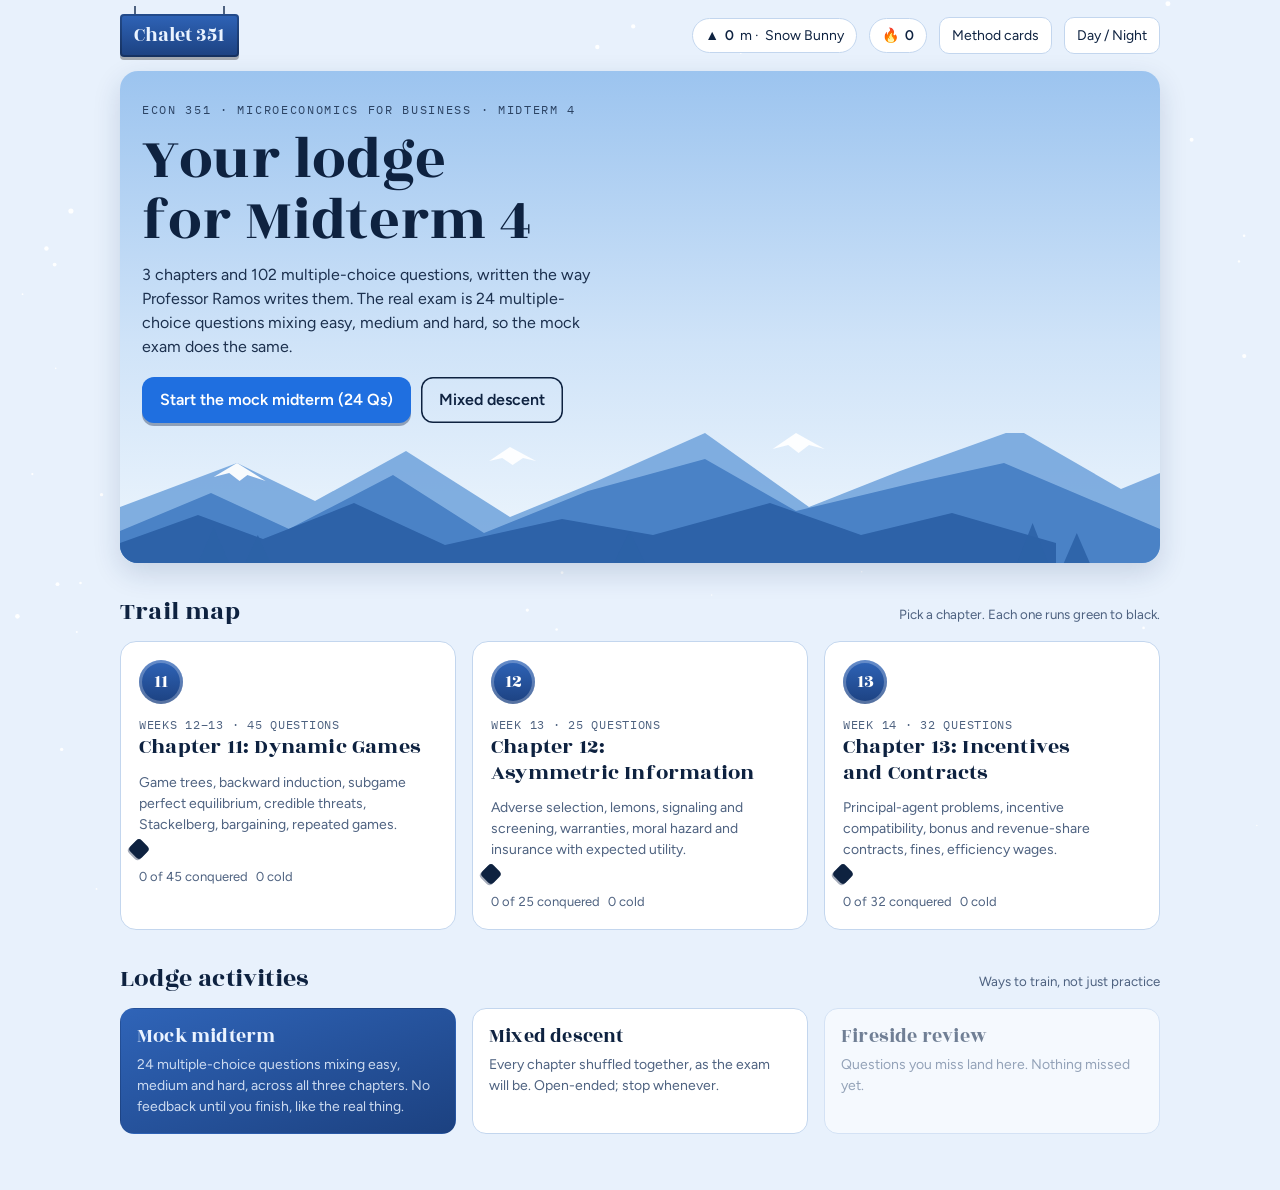
==== commit 73891603: "Add repeated-games and OPEC collusion questions to Chapter 11 Co-Authored-By: Claude Sonnet 5.5 <nor" ====
--- a/index.html
+++ b/index.html
@@ -414,6 +414,23 @@
 Z('o11-6',11,3,`A stage game is a Prisoner's Dilemma with payoffs: both Cooperate = 20 each; one deviates = 30 for the deviator and 0 for the other; both Not Cooperate = 10 each. The game is repeated infinitely, and players use the grim-trigger strategy. Cooperation is possible if the interest rate is`,'r ≤ 100%',['r ≤ 50%','r ≤ 25%','r ≥ 100%','r ≤ 200%'],`Cooperate: 20 + 20/r. Deviate: 30 + 10/r. Cooperate if 10/r ≥ 10, so <b>r ≤ 1 = 100%</b>.`);
 Z('o11-7',11,1,`A game is played exactly 10 times with a Prisoner's Dilemma stage game. The only subgame perfect equilibrium is`,'both players choose Not Cooperate in every period',['both players Cooperate in the first 9 periods','both players alternate between Cooperate and Not Cooperate','both players Cooperate in every period if r is small','a mixed strategy in each period'],`In the last period Not Cooperate is dominant. Knowing that, there is no future to protect in period 9, so it unravels all the way back to period 1.`);
 
+/* --- repeated games deck additions --- */
+Z('rg-1',11,2,`Consider a stage game with a unique Nash equilibrium. If it is repeated a finite number of times, the repeated game has`,'a single subgame perfect equilibrium: play the stage-game Nash equilibrium in every period',['many equilibria, including full cooperation if r is low','a single SPE in which players cooperate until the last period','no subgame perfect equilibrium','a mixed strategy equilibrium in every period'],`By backward induction the last period is the stage game, so the unique NE is played. Then the period before has no future to protect, and so on back to period 1.`);
+E('rg-2',11,2,`Consider the stage game below. How many pure strategy Nash equilibria does it have?`,['One: (b, B)','Two: (b, B) and (c, C)','Two: (a, A) and (b, B)','Three: (a, A), (b, B) and (c, C)','None'],'B',
+ `Circle Player 1's best response in each column: A→b (7), B→b (4), C→c (2). Box Player 2's best response in each row: a→B (7), b→B (4), c→C (2). Cells with both: <b>(b,B) = (4,4) and (c,C) = (2,2)</b>. (a,A) pays 6,6 but each player gains by deviating, so it is not an equilibrium.`,{fig:mx(['a','b','c'],['A','B','C'],[['6,6','0,7','0,0'],['7,0','4,4','0,0'],['0,0','0,0','2,2']],{p1:'Player 1',p2:'Player 2'})});
+E('rg-3',11,3,`The stage game below is repeated twice. Players agree to play (a, A) in round 1, then (b, B) in round 2 if nobody deviated and (c, C) if someone did. Can (a, A) be played in round 1 of an SPE?`,['Yes: promise (b, B) in round 2, and threaten (c, C) after a deviation','No: the gain from deviating in round 1 is larger than the punishment in round 2','No: in a finitely repeated game, players can only play Nash equilibria of the stage game','Yes: (a, A) gives both players the highest payoffs','Yes, but only if the interest rate is above 100%'],'A',
+ `Follow the agreement: 6 + 4 = 10. Deviate in round 1 (b against A): 7 + 2 = 9. Since 10 &gt; 9, deviating does not pay. Both round-2 outcomes are Nash equilibria of the stage game, so the threat is <b>credible</b>. Having <i>multiple</i> stage-game equilibria is what makes cooperation possible in a finite game.`,{fig:mx(['a','b','c'],['A','B','C'],[['6,6','0,7','0,0'],['7,0','4,4','0,0'],['0,0','0,0','2,2']],{p1:'Player 1',p2:'Player 2'})});
+Z('rg-4',11,3,`Same stage game and agreement as the previous question, but the game is now repeated <b>three</b> times (play (a, A) in round 1; afterwards (b, B) if nobody deviated and (c, C) if someone did). Compare following the agreement with deviating in round 1.`,'Follow: 6 + 4 + 4 = 14. Deviate: 7 + 2 + 2 = 11. Cooperation is even easier',['Follow: 6 + 4 + 4 = 14. Deviate: 7 + 4 + 4 = 15. Cooperation breaks down','Follow: 6 + 4 = 10. Deviate: 7 + 2 = 9. The extra round does not matter','Follow: 6 + 2 + 2 = 10. Deviate: 7 + 4 + 4 = 15. Cooperation breaks down'],`The gain from deviating today is 7 − 6 = 1. The loss in each later round is 4 − 2 = 2. More rounds mean a longer punishment, so cooperation is <b>easier</b> to sustain.`,{fig:mx(['a','b','c'],['A','B','C'],[['6,6','0,7','0,0'],['7,0','4,4','0,0'],['0,0','0,0','2,2']],{p1:'Player 1',p2:'Player 2'})});
+Z('rg-5',11,2,`In the stage game below, a loss of 4 − 2 = 2 in each later round and a gain of 7 − 6 = 1 today means that the players have an incentive to follow the agreement as long as`,'the punishment lasts at least one later round',['the game is repeated infinitely','the interest rate is above 100%','the stage game has a dominant strategy','the stage game has a unique Nash equilibrium'],`One later round of punishment costs 2, which exceeds the 1 gained by deviating. So with at least one more round to play, deviating does not pay.`,{fig:mx(['a','b','c'],['A','B','C'],[['6,6','0,7','0,0'],['7,0','4,4','0,0'],['0,0','0,0','2,2']],{p1:'Player 1',p2:'Player 2'})});
+E('opec-1',11,1,`Each OPEC member plays the following game. Country 1 chooses Collude or Increase Production; the other countries choose Collude or Increase Production. Payoffs (Country 1, Others): Collude/Collude = 4,4; Collude/Increase = 1,8; Increase/Collude = 8,1; Increase/Increase = 2,2. Is full collusion a Nash equilibrium if the game is played <b>once</b>?`,['Yes, because 4,4 is better for everybody','No: the only NE is (Increase Production, Increase Production)','Yes, if the other countries Collude','No: the only NE is (Collude, Collude)','There is no pure strategy NE'],'B',
+ `Increase Production is dominant: 8 &gt; 4 against Collude and 2 &gt; 1 against Increase. The only NE is <b>(Increase, Increase)</b> = (2,2), worse for everyone than (4,4). A Prisoner's Dilemma.`,
+ {fig:mx(['Collude','Increase Production'],['Collude','Increase Production'],[['4,4','1,8'],['8,1','2,2']],{p1:'Country 1',p2:'Other Countries'})});
+E('opec-2',11,3,`Same OPEC game (Collude/Collude = 4,4; Increase against Collude = 8 for the deviator; Increase/Increase = 2,2). The other countries play the trigger strategy: collude until somebody deviates once; after that, everybody increases production forever. Compare Country 1's present value of colluding forever with deviating today. What is the highest interest rate at which collusion is possible?`,['r = 25%','r = 50%','r = 100%','r = 200%','r = 75%'],'B',
+ `Collude forever: 4 + 4/r. Deviate: 8 + 2/r. Collude if 4 + 4/r ≥ 8 + 2/r, so 2/r ≥ 4 and <b>r ≤ 0.5 = 50%</b>.`);
+Z('opec-3',11,3,`In a Prisoner's Dilemma stage game, both Collude = 5 each; deviating against a colluder gives the deviator 10; both Increase Production = 2 each. Players use the trigger strategy and the game is repeated infinitely. What is the highest interest rate at which collusion is possible?`,'r = 60%',['r = 40%','r = 100%','r = 150%','r = 30%'],`Collude: 5 + 5/r. Deviate: 10 + 2/r. Collude if 3/r ≥ 5, so <b>r ≤ 0.6</b>.`);
+Z('opec-4',11,2,`The OPEC example reinterpreted as an uncertain ending: each leader has probability δ of staying in power next year, so the present value of colluding forever is 4 + δ4 + δ²4 + …. Defining δ = 1/(1 + r), what does the condition r ≤ 0.5 mean for δ?`,'δ ≥ 2/3, about 66%: leaders must be likely enough to stay in power',['δ ≤ 2/3: leaders must be unlikely to stay in power','δ ≥ 1/2: leaders must have even odds of staying','δ ≥ 0.9 only','The condition does not depend on δ'],`δ = 1/(1 + r), so r = (1 − δ)/δ. With r ≤ 1/2: δ ≥ 1/1.5 = <b>2/3 ≈ 66%</b>. Leaders with a high chance of staying in power (dictators, monarchies) are the ones who collude.`);
+Z('opec-5',11,2,`If δ = 1/(1 + r) is the probability that a leader stays in power next year, which interest rate corresponds to δ = 0.8?`,'r = 25%',['r = 20%','r = 80%','r = 125%','r = 8%'],`r = (1 − δ)/δ = 0.2/0.8 = <b>0.25</b>.`);
+
 /* ===== CHAPTER 12: ASYMMETRIC INFORMATION ===== */
 E('c12-1',12,2,`How many of the following options are best described as examples of adverse selection?<br>I - Lemons problem in the market for used cars<br>II - Risk Averse individuals in the market for extra health care coverage<br>III - Risk Averse drivers purchasing extra auto insurance<br>IV - The fact that managers cannot directly observe the actions of workers`,['All four options','Zero options','One option only','Two options only','Three options only'],'C',
  `Only I is adverse selection (hidden type before the deal). II and III are just risk-averse consumers' preferences. IV is moral hazard (hidden action after the deal).`);
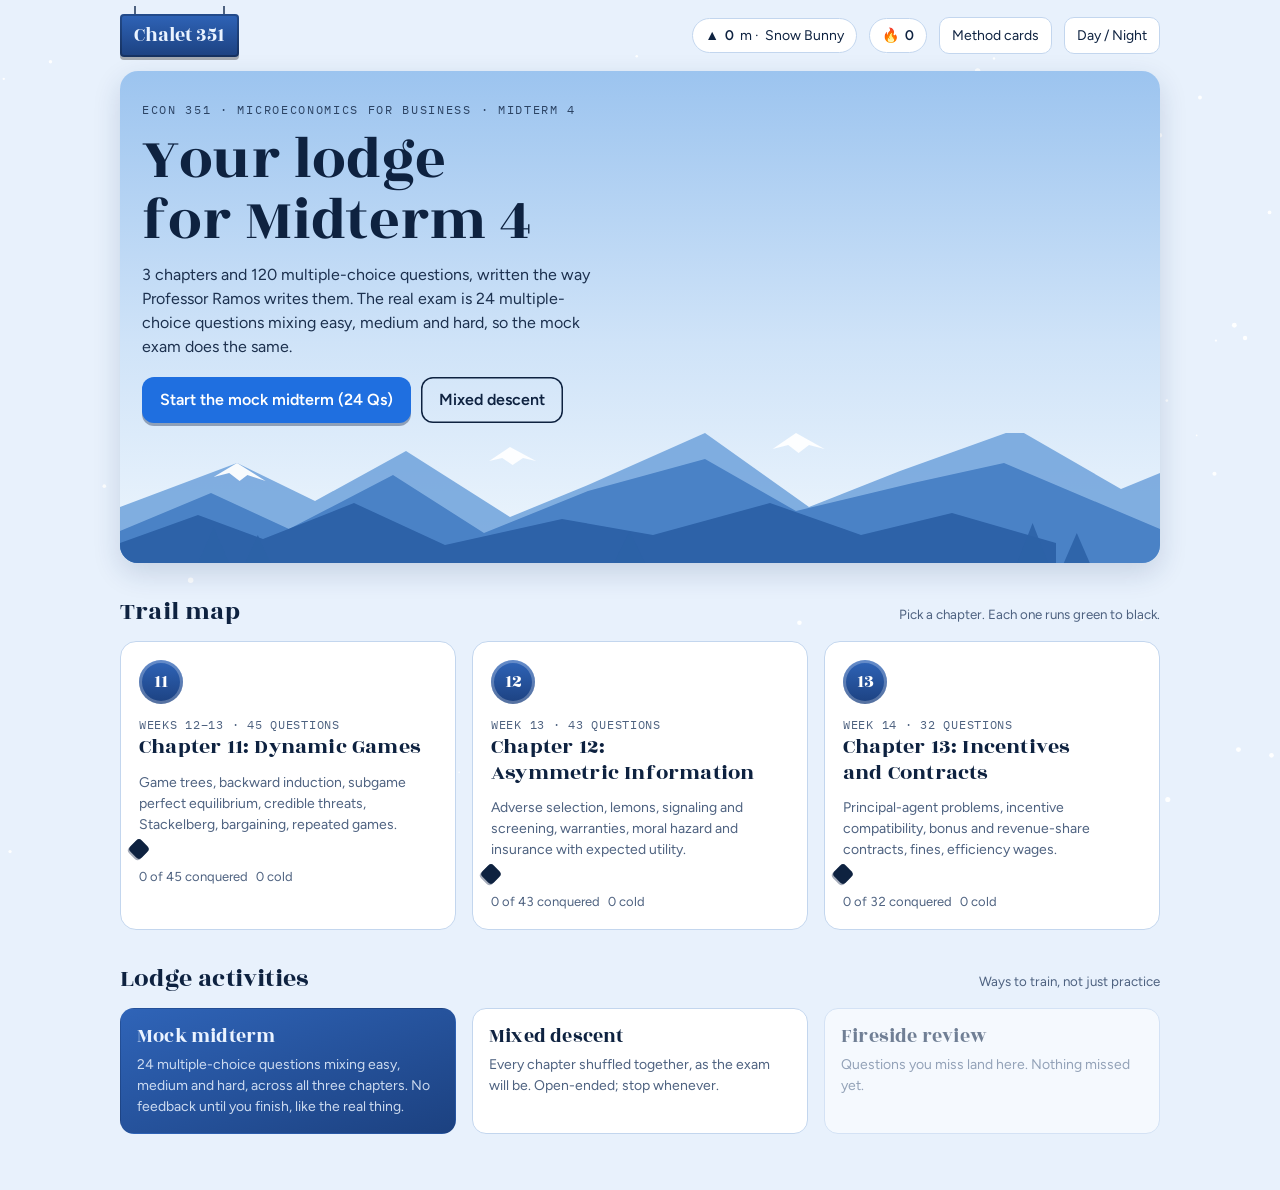
==== commit 896841a1: "Add asymmetric information lecture questions to Chapter 12 Co-Authored-By: Claude Sonnet 5.5 <norepl" ====
--- a/index.html
+++ b/index.html
@@ -474,6 +474,26 @@
 Z('o12-7',12,2,`A risk-averse consumer has utility u(I) = √I and income $100. With probability 0.5 she suffers a loss of $36. Her expected utility without insurance is`,'9',['8','10','9.5','8.5'],`E[U] = 0.5√100 + 0.5√64 = 0.5(10) + 0.5(8) = <b>9</b>. (Her expected loss is $18; full insurance at a $18 premium would give √82 ≈ 9.06 &gt; 9, so she buys it.)`);
 Z('o12-8',12,2,`In a separating equilibrium of a signaling game,`,'different types choose different signals, so the signal reveals the type',['all types choose the same signal','the informed party randomizes between signals','the uninformed party ignores the signal','no signal is ever sent'],`Separating: types choose different signals and the signal reveals the type. Pooling: all types send the same signal and nothing is revealed.`);
 
+/* --- asymmetric information deck additions --- */
+Z('s12-1',12,1,`Hidden information and hidden action differ in timing. In a hidden information problem the informed player knows something ______ the trade or contract; in a hidden action problem the informed player takes actions ______ the contract.`,'BEFORE ; AFTER',['AFTER ; BEFORE','BEFORE ; BEFORE','AFTER ; AFTER'],`Hidden information (adverse selection): the informed side knows its type <b>before</b> trading. Hidden action (moral hazard): it acts <b>after</b> the contract is signed.`);
+Z('s12-2',12,2,`An internet provider prices its new unlimited data plan. Heavy-user households cost $50 to serve and are half of all households; light-user households cost $10 to serve and are the other half. The average cost is 0.5(50) + 0.5(10) = $30. If the provider charges $30, what happens?`,'Heavy users buy and many light users do not, so the provider\'s cost per customer is close to $50 and it loses money',['Both types buy and the provider earns zero profit','Only light users buy, so the provider earns a profit','Nobody buys, because $30 is too high','Both types buy and the provider earns a profit'],`Self-selection: $30 is a bargain for heavy users, so they buy, while many light users do not. The customer pool is mostly heavy users, so the true cost per customer is close to $50. This is <b>adverse selection</b>: the buyers most willing to buy are the most costly to serve.`);
+E('s12-3',12,1,`What is adverse selection in the unlimited data plan example?`,['Buyers have private information, and the buyers most willing to buy are also the most costly to serve','The firm hides its costs from buyers','Buyers change their behavior after they buy','The firm charges different prices to different groups','Buyers lie about their income'],'A',`Buyers know their own type (private information) and the ones who value the plan most are also the ones who cost the most. The firm must charge one, higher price, so light users it could serve profitably are priced out: inefficient.`);
+E('s12-4',12,2,`Used cars. Group 1 (good cars): sellers accept at least $13,000; buyers pay at most $15,000. Group 2 (good cars): sellers accept at least $9,000; buyers pay at most $15,000. Group 3 (lemons): sellers accept at least $4,000; buyers pay at most $6,000. One third of the sellers are in each group. If buyers can see quality, which trades happen?`,['Every car trades, and every trade creates surplus','Only the lemons trade','Only the good cars trade','Only Group 2 and Group 3 trade','No car trades'],'A',`With no asymmetric information each type trades at a price between what the seller accepts and the buyer pays: lemons between $4,000 and $6,000, good cars between $13,000 and $15,000. Efficient: <b>every car is traded</b>.`);
+Z('s12-5',12,2,`Same used car market, but now buyers cannot see quality and only sellers know their car: ONE price for all used cars. If every car were for sale, the buyers' expected value of a car is`,'$12,000',['$15,000','$10,500','$9,000','$6,000'],`E(value) = 1/3 × 6,000 + 2/3 × 15,000 = <b>$12,000</b>. Buyers pay at most $12,000 for a car of unknown quality.`);
+E('s12-6',12,2,`Buyers pay at most $12,000 for a car of unknown quality. Using the same used car data (Group 1 sellers accept at least $13,000; Group 2 at least $9,000; Group 3, the lemons, at least $4,000), which sellers put their cars up for sale?`,['All three groups','Groups 2 and 3','Group 3 only','No one','Groups 1 and 2'],'B',`Group 1 wants at least $13,000, which is more than $12,000, so they leave the market. Groups 2 and 3 are willing to sell at that price.`);
+Z('s12-7',12,3,`After Group 1's good cars leave the used car market, half of the cars for sale are lemons and half are good (buyers value a lemon at $6,000 and a good car at $15,000). What is the buyers' expected value of a car for sale now?`,'$10,500',['$12,000','$9,000','$15,000','$8,000'],`E(value) = 1/2 × 6,000 + 1/2 × 15,000 = <b>$10,500</b>, down from $12,000. At a price of about $10,000, Groups 2 and 3 still sell (Group 2 needs only $9,000). Group 1's good cars are never traded although buyers value them at $15,000 &gt; $13,000: inefficient. "Bad cars drive out good cars" (Akerlof).`);
+Z('s12-8',12,1,`Who moves first in signaling and in screening?`,'Signaling: the informed side. Screening: the uninformed side',['Signaling: the uninformed side. Screening: the informed side','The informed side in both','The uninformed side in both','Neither: they move simultaneously'],`<b>Signaling</b>: the informed side moves first with a costly action that reveals its type (a warranty, an education). <b>Screening</b>: the uninformed side moves first and designs an offer so that each type reveals itself (a high wage only for applicants with enough education).`);
+Z('s12-9',12,2,`What is the key assumption that makes a signal work?`,'The signal is cheaper for the high type than for the low type',['The signal is free for everyone','The signal is more costly for the high type','The uninformed side can verify the type directly','The signal must be as long as possible'],`A warranty is cheaper for the high-quality firm because its cars break down less often. Education is cheaper for high-productivity workers because they need fewer hours of study. Different costs are what let the signal separate the types.`);
+E('s12-10',12,3,`Firm 1 makes high-quality cars (cost $3,000; warranty costs $2,000 per year). Firm 2 makes low-quality cars (cost $2,000; warranty costs $3,000 per year). Buyers pay $8,000 for a high-quality car and $5,000 for a low-quality car, plus $1,000 for each year of warranty. Buyers believe that only high-quality cars come with a 2-year warranty. Who offers the 2-year warranty?`,['Both firms','Only Firm 1 (high quality)','Only Firm 2 (low quality)','Neither firm','It depends on the interest rate'],'B',`Firm 1: with the warranty 10,000 − 3,000 − 2 × 2,000 = 3,000; without 5,000 − 3,000 = 2,000. Offers it. Firm 2: with the warranty 10,000 − 2,000 − 2 × 3,000 = 2,000; without 5,000 − 2,000 = 3,000. Does not. <b>Only Firm 1</b>, so buyers' belief is correct.`);
+Z('s12-11',12,3,`Same warranty market. Which statement about the warranty signal is correct?`,'Signals are costly: each warranty year costs the good firm $2,000 but buyers value it at only $1,000',['The signal works because it is free to the good firm','The signal works for any warranty length','The signal works because the low-quality firm finds it cheaper','The signal is not costly to either firm'],`Beliefs and actions are consistent, the signal is cheaper for the high type ($2,000 vs $3,000 per year), and it is neither too short nor too long (between 1.5 and 3 years). The signal is costly: $2,000 per year for the good firm versus $1,000 of value to buyers, which is why the low type will not copy it.`);
+E('s12-12',12,3,`Screening in the job market. High productivity workers generate $100,000 for the firm and school costs them $5,000 per year; low productivity workers generate $70,000 and school costs them $10,000 per year. Half of the workers are of each type. Firms offer $100,000 with a 4-year college degree and $70,000 without. Who gets the 4-year degree?`,['Both types','Only high-productivity workers','Only low-productivity workers','Neither type','It depends on the share of each type'],'B',`High: with the degree 100,000 − 4 × 5,000 = 80,000 &gt; 70,000: gets it. Low: 100,000 − 4 × 10,000 = 60,000 &lt; 70,000: does not. <b>Only high types</b> get the degree, so the offer screens the two types.`);
+E('s12-13',12,3,`Wages rise: high productivity workers now generate $160,000 and low productivity workers $110,000. School costs are still $5,000 and $10,000 per year. Firms keep the old offer: $160,000 with a 4-year degree, $110,000 without. Does the old offer still separate the two types?`,['Yes: only high-productivity workers get the degree','No: both types get the degree','No: neither type gets the degree','No: only low-productivity workers get the degree','Yes: the wage gap now makes the degree cheaper for everyone'],'B',`High: 160,000 − 4 × 5,000 = 140,000 &gt; 110,000. Low: 160,000 − 4 × 10,000 = 120,000 &gt; 110,000. <b>Both</b> get the degree, so it no longer tells the types apart.`);
+Z('s12-14',12,3,`Same market ($160,000 with the education, $110,000 without). Firms now require 11 years of education. Does this separate the types?`,'No: nobody gets the education because it is too costly',['Yes: only high-productivity workers get it','No: both types get it','No: only low-productivity workers get it','Yes: both types get it, and that is efficient'],`High: 160,000 − 11 × 5,000 = 105,000 &lt; 110,000: no education. Low: 160,000 − 11 × 10,000 = 50,000 &lt; 110,000: no education. A requirement that is <b>too costly</b> does not separate the types either.`);
+E('s12-15',12,3,`Firms now require prestigious degrees, which cost more: $10,000 per year for high-productivity workers and $20,000 per year for low-productivity workers. Firms pay $160,000 with y years of prestigious education and $110,000 without. For which values of y do the types separate?`,['1 &lt; y &lt; 2','2.5 &lt; y &lt; 5','2.5 &lt; y &lt; 11','5 &lt; y &lt; 10','y &gt; 5'],'B',`High should get it: 160,000 − 10,000y &gt; 110,000, so y &lt; 5. Low should not: 160,000 − 20,000y &lt; 110,000, so y &gt; 2.5. <b>Any requirement between 2.5 and 5 years</b> separates the types, so firms can ask for 3 or 4 years.`);
+Z('s12-16',12,1,`Moral hazard is best described as`,'people taking riskier actions after they are insured because they no longer bear the full cost',['people with higher risk being more likely to buy insurance','a firm hiding the quality of its product','a buyer paying too much for a lemon','a signal that is too costly'],`After the contract, the informed player takes an action the other side cannot see or write into the contract. Example: once your phone screen is insured, why be careful with your phone?`);
+Z('s12-17',12,1,`Which of the following reduces moral hazard in health insurance?`,'Deductibles and co-pays, so the insured bears part of the loss',['Full coverage with no co-pay','Charging every customer the same premium','Group insurance for all employees','Letting buyers observe the insurer\'s costs'],`Make the insured bear part of the loss (deductibles and co-pays). Without them the insurer must price the riskier behavior, so being careful <i>and</i> insured may become impossible.`);
+Z('s12-18',12,2,`In the health insurance example, the insurer cannot see whether you exercise, eat well, or get check-ups. This is a problem of`,'hidden action (moral hazard)',['hidden information (adverse selection)','a signal that is too costly','screening','self-selection'],`The unobserved behavior happens after the contract is signed: a hidden action, i.e. moral hazard.`);
+
 /* ===== CHAPTER 13: INCENTIVES AND CONTRACTS ===== */
 Z('c13-1',13,2,`A firm produces output q and sells it for a price p = 20 per unit. The production function is q = 2h, where h is the number of hours worked. The worker's cost of effort is c = h². Benchmark: the firm's owner (principal) is also the only worker (agent), and chooses h to maximize utility = earnings − effort cost. How many hours will she work, and what will be her utility?`,'h = 20 ; utility = 400',['h = 10 ; utility = 100','h = 20 ; utility = 200','h = 40 ; utility = 400','h = 10 ; utility = 400'],`Utility = 20(2h) − h² = 40h − h². FOC: 40 − 2h = 0, so h = 20, and utility = 800 − 400 = <b>400</b>.`);
 Z('c13-2',13,3,`Now the owner (principal) and the worker (agent) are different people. The owner chooses a per hour wage w, then the agent chooses hours h to maximize wh − h². The owner maximizes profit = pq − wh with p = 20 and q = 2h. In the SPE, the wage and hours are`,'w = 20 ; h = 10',['w = 20 ; h = 20','w = 10 ; h = 20','w = 40 ; h = 10','w = 10 ; h = 10'],`Worker: w − 2h = 0, so h = w/2. Owner: profit = 40h − wh = 20w − w²/2, FOC 20 − w = 0, <b>w = 20</b>, h = 10. Profit = 200, worker utility = 100.`);
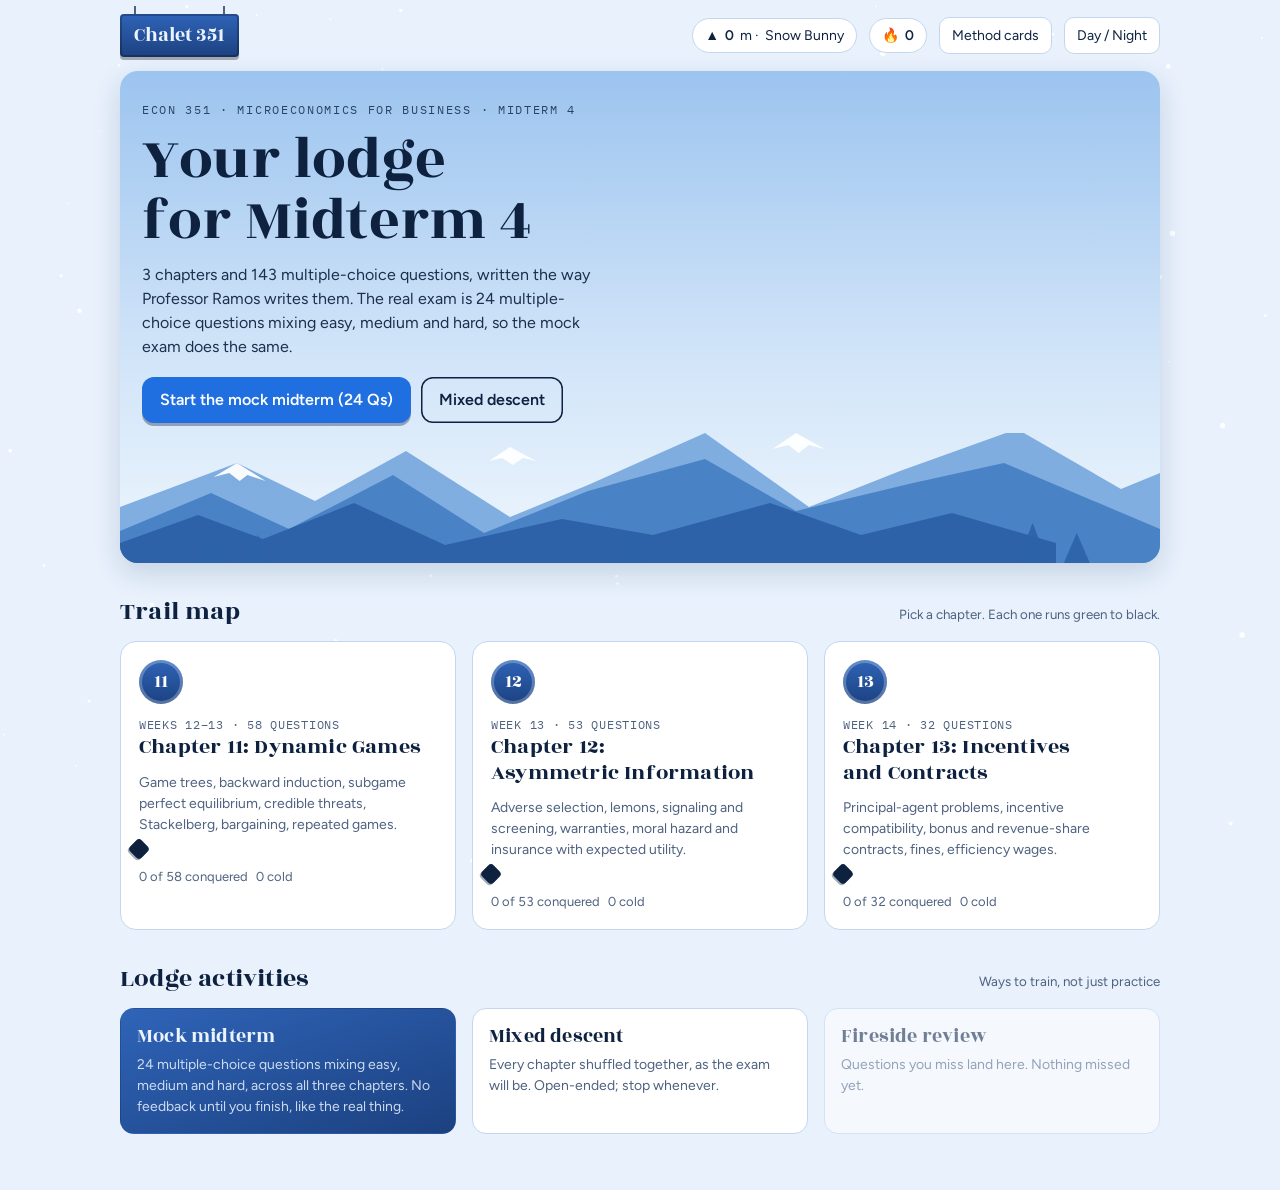
==== commit 374fc82d: "Add practice questions from the extra problems in the dynamic games and asymmetric information decks" ====
--- a/index.html
+++ b/index.html
@@ -431,6 +431,21 @@
 Z('opec-4',11,2,`The OPEC example reinterpreted as an uncertain ending: each leader has probability δ of staying in power next year, so the present value of colluding forever is 4 + δ4 + δ²4 + …. Defining δ = 1/(1 + r), what does the condition r ≤ 0.5 mean for δ?`,'δ ≥ 2/3, about 66%: leaders must be likely enough to stay in power',['δ ≤ 2/3: leaders must be unlikely to stay in power','δ ≥ 1/2: leaders must have even odds of staying','δ ≥ 0.9 only','The condition does not depend on δ'],`δ = 1/(1 + r), so r = (1 − δ)/δ. With r ≤ 1/2: δ ≥ 1/1.5 = <b>2/3 ≈ 66%</b>. Leaders with a high chance of staying in power (dictators, monarchies) are the ones who collude.`);
 Z('opec-5',11,2,`If δ = 1/(1 + r) is the probability that a leader stays in power next year, which interest rate corresponds to δ = 0.8?`,'r = 25%',['r = 20%','r = 80%','r = 125%','r = 8%'],`r = (1 − δ)/δ = 0.2/0.8 = <b>0.25</b>.`);
 
+/* --- dynamic games deck: Stackelberg walkthrough, pirates, 3x3 --- */
+Z('sk-1',11,2,`Firm 1 and Firm 2 produce soybeans. The market demand is Q = 109 − p, and each firm has cost Cost = Q (so MC = 1). Firm 2 observes Q<sub>1</sub> and then chooses Q<sub>2</sub> to maximize π<sub>2</sub> = (109 − Q<sub>1</sub> − Q<sub>2</sub>)Q<sub>2</sub> − Q<sub>2</sub>. Firm 2's best response is`,'Q<sub>2</sub> = 54 − 0.5Q<sub>1</sub>',['Q<sub>2</sub> = 108 − Q<sub>1</sub>','Q<sub>2</sub> = 54 − Q<sub>1</sub>','Q<sub>2</sub> = 54.5 − 0.5Q<sub>1</sub>'],`π<sub>2</sub> = 108Q<sub>2</sub> − Q<sub>2</sub>² − Q<sub>1</sub>Q<sub>2</sub>. FOC: 108 − 2Q<sub>2</sub> − Q<sub>1</sub> = 0, so <b>Q<sub>2</sub> = 54 − 0.5Q<sub>1</sub></b>. The MC of 1 is why the intercept is 108 and not 109.`);
+Z('sk-2',11,2,`Same market (Q = 109 − p, MC = 1 for both). Firm 2 responds with Q<sub>2</sub> = 54 − 0.5Q<sub>1</sub>. Firm 1 is the leader and anticipates this. In the SPE, Firm 1 produces`,'Q<sub>1</sub> = 54',['Q<sub>1</sub> = 36','Q<sub>1</sub> = 27','Q<sub>1</sub> = 108'],`Substitute the best response: π<sub>1</sub> = 108Q<sub>1</sub> − Q<sub>1</sub>² − Q<sub>1</sub>(54 − 0.5Q<sub>1</sub>) = 54Q<sub>1</sub> − 0.5Q<sub>1</sub>². FOC: 54 − Q<sub>1</sub> = 0, so <b>Q<sub>1</sub> = 54</b>. Then Q<sub>2</sub> = 27 and p = 109 − 81 = 28.`);
+Z('sk-3',11,2,`Same market. In the SPE Q<sub>1</sub> = 54, Q<sub>2</sub> = 27 and the price is p = 28. Which firm earns the higher profit?`,'Firm 1, the leader: 1,458 versus 729',['Firm 2, the follower: 1,458 versus 729','They earn the same profit','Firm 2, the follower, because it sees Q<sub>1</sub> before choosing'],`Profit<sub>1</sub> = (28 − 1)(54) = 1,458. Profit<sub>2</sub> = (28 − 1)(27) = 729. <b>The leader has an advantage</b>, even though the follower has more information.`);
+Z('sk-4',11,3,`In the market Q = 109 − p with MC = 1, a Cournot equilibrium has Q<sub>1</sub> = Q<sub>2</sub> = 36 and p = 37. Compared with the Stackelberg SPE (Q<sub>1</sub> = 54, Q<sub>2</sub> = 27, p = 28), the Stackelberg outcome has`,'higher total quantity and a lower price',['lower total quantity and a higher price','the same total quantity and a lower price','higher total quantity and a higher price'],`Stackelberg total = 81 versus Cournot 72, so the price falls from 37 to 28. The leader produces more than in Cournot (54 vs 36), the follower less (27 vs 36). Consumers gain.`);
+Z('sk-5',11,2,`Why does the Stackelberg leader have an advantage? When Firm 1 raises Q<sub>1</sub>,`,'the price falls directly, but Firm 2 cuts Q<sub>2</sub> in response, which pushes the price back up',['both the price and Firm 2\'s output fall','Firm 2 increases Q<sub>2</sub> and the price rises','the price rises directly and Firm 2 raises Q<sub>2</sub> too'],`The follower's best response slopes down (Q<sub>2</sub> = 54 − 0.5Q<sub>1</sub>). By committing to a large Q<sub>1</sub>, the leader makes the follower back off: Q<sub>1</sub> ↑ → Q<sub>2</sub> ↓ → p ↑, partly offsetting the direct fall in p.`);
+Z('sk-6',11,2,`Same market (Q = 109 − p, MC = 1, Firm 2 follower with best response Q<sub>2</sub> = 54 − 0.5Q<sub>1</sub>). Suppose the leader produced Q<sub>1</sub> = 60 instead of 54. Firm 2 would respond with Q<sub>2</sub> = ______ and the price would be ______.`,'Q<sub>2</sub> = 24 ; p = 25',['Q<sub>2</sub> = 27 ; p = 28','Q<sub>2</sub> = 30 ; p = 19','Q<sub>2</sub> = 24 ; p = 85'],`Q<sub>2</sub> = 54 − 0.5(60) = 24. Total = 84, so p = 109 − 84 = <b>25</b>. A larger Q<sub>1</sub> shrinks Q<sub>2</sub> but lowers the price.`);
+Z('sk-7',11,3,`Firm 1 (leader) and Firm 2 (follower) are Stackelberg competitors with zero marginal cost. The inverse demand is P = 120 − Q<sub>1</sub> − Q<sub>2</sub>. In the SPE, the price is`,'P = 30',['P = 40','P = 60','P = 20'],`Follower: MR<sub>2</sub> = 120 − Q<sub>1</sub> − 2Q<sub>2</sub> = 0, so Q<sub>2</sub> = 60 − 0.5Q<sub>1</sub>. Leader: P = 60 − 0.5Q<sub>1</sub>, so MR<sub>1</sub> = 60 − Q<sub>1</sub> = 0 and Q<sub>1</sub> = 60, Q<sub>2</sub> = 30. P = 120 − 90 = <b>30</b>. (Profits 1,800 and 900.)`);
+Z('p11-2',11,3,`Ten pirates divide 100 gold coins. In the SPE, if only two pirates are left (P9 and P10), P9 proposes the division`,'P9 keeps all 100 and P10 gets 0, and it passes because a tie is enough',['P9 keeps 99 and P10 gets 1','50 each','P9 gets 0 and P10 keeps 100'],`With two pirates, P9 votes for his own proposal, and a tie (1 of 2) is enough. So P9 keeps everything: (…, 100, 0). Backward induction starts here.`);
+Z('p11-3',11,3,`In the pirates game, pirate 8 is proposing with three pirates left (P8, P9, P10). If P8 is rejected, P9 gets 100 and P10 gets 0. What does P8 propose, and who votes for it?`,'P8 keeps 99, P9 gets 0, P10 gets 1: P8 and P10 vote yes',['P8 keeps 100, P9 and P10 get 0','P8 keeps 99, P9 gets 1, P10 gets 0','P8 keeps 98, P9 gets 1, P10 gets 1'],`P8 needs 2 votes out of 3. P10 gets 0 if P8 is thrown overboard, so one coin beats that: P10 votes yes. P9 would get 100 if P8 fails, so he is not worth buying. <b>(…, 99, 0, 1)</b>. The pattern: each proposer buys votes from the pirates who would get nothing in the next round.`);
+Z('p11-4',11,2,`In the 10-pirate game, how many coins does Pirate 2 get in Pirate 1's equilibrium proposal (96, 0, 1, 0, 1, 0, 1, 0, 1, 0)?`,'0 coins',['1 coin','2 coins','4 coins'],`P1 needs 5 votes (his own plus 4). He buys P3, P5, P7 and P9 with one coin each, because those pirates would get nothing if P1 were thrown overboard and P2 proposed. P2 gets <b>0</b>.`);
+Z('g3-1',11,2,`Consider the following game. In the simultaneous move version, what is the payoff of Player 1 in the pure strategy Nash equilibrium?`,'8',['20','11','7'],`Circle P1's best responses: L→U (20), C→M (11), R→D (8). Box P2's best responses: U→R (4), M→L (11), D→R (7). Only <b>(D, R) = (8,7)</b> has both.`,{fig:mx(['U','M','D'],['L','C','R'],[['20,3','8,2','7,4'],['9,11','11,10','4,9'],['4,4','8,2','8,7']],{cap:false})});
+Z('g3-2',11,3,`In the sequential version of this game (Player 1 plays first, Player 2 observes), Player 2's equilibrium strategy (her reaction after U, after M, after D) is`,'R after U, L after M, R after D',['L after U, C after M, R after D','R after U, C after M, R after D','L after U, L after M, L after D'],`P2's best reply to each P1 move: after U → R (4 &gt; 3 &gt; 2), after M → L (11 &gt; 10 &gt; 9), after D → R (7 &gt; 4 &gt; 2). With that, P1 compares 7, 9, 8 and plays M, so the SPE is <b>M, (R, L, R)</b> with payoffs (9, 11).`,{fig:mx(['U','M','D'],['L','C','R'],[['20,3','8,2','7,4'],['9,11','11,10','4,9'],['4,4','8,2','8,7']],{cap:false})});
+Z('g3-3',11,3,`Same game, but Player 2 now moves first and Player 1 observes her choice. What is the SPE?`,'P2 plays C, and P1 responds M for payoffs (11, 10); P1 responds U after L and D after R',['P2 plays R and P1 responds D for payoffs (8, 7)','P2 plays L and P1 responds U for payoffs (20, 3)','P2 plays C and P1 responds U for payoffs (8, 2)'],`P1 responds with U after L (20), M after C (11), D after R (8), giving P2 3, 10 and 7. P2 picks C (10). SPE payoffs (11, 10). P1 earns 11 moving second versus 9 moving first, so <b>P1 prefers to move second</b>.`,{fig:mx(['U','M','D'],['L','C','R'],[['20,3','8,2','7,4'],['9,11','11,10','4,9'],['4,4','8,2','8,7']],{cap:false})});
+
 /* ===== CHAPTER 12: ASYMMETRIC INFORMATION ===== */
 E('c12-1',12,2,`How many of the following options are best described as examples of adverse selection?<br>I - Lemons problem in the market for used cars<br>II - Risk Averse individuals in the market for extra health care coverage<br>III - Risk Averse drivers purchasing extra auto insurance<br>IV - The fact that managers cannot directly observe the actions of workers`,['All four options','Zero options','One option only','Two options only','Three options only'],'C',
  `Only I is adverse selection (hidden type before the deal). II and III are just risk-averse consumers' preferences. IV is moral hazard (hidden action after the deal).`);
@@ -493,6 +508,18 @@
 Z('s12-16',12,1,`Moral hazard is best described as`,'people taking riskier actions after they are insured because they no longer bear the full cost',['people with higher risk being more likely to buy insurance','a firm hiding the quality of its product','a buyer paying too much for a lemon','a signal that is too costly'],`After the contract, the informed player takes an action the other side cannot see or write into the contract. Example: once your phone screen is insured, why be careful with your phone?`);
 Z('s12-17',12,1,`Which of the following reduces moral hazard in health insurance?`,'Deductibles and co-pays, so the insured bears part of the loss',['Full coverage with no co-pay','Charging every customer the same premium','Group insurance for all employees','Letting buyers observe the insurer\'s costs'],`Make the insured bear part of the loss (deductibles and co-pays). Without them the insurer must price the riskier behavior, so being careful <i>and</i> insured may become impossible.`);
 Z('s12-18',12,2,`In the health insurance example, the insurer cannot see whether you exercise, eat well, or get check-ups. This is a problem of`,'hidden action (moral hazard)',['hidden information (adverse selection)','a signal that is too costly','screening','self-selection'],`The unobserved behavior happens after the contract is signed: a hidden action, i.e. moral hazard.`);
+
+/* --- asymmetric information deck: gym / co-pay and insurance --- */
+Z('gym-1',12,2,`A student has income $245 and utility u(I) = √I. If she goes to the gym (cost $20) the probability of getting sick is 10%; if not, 90%. If she gets sick she must see the doctor, which costs $120. Her expected utility WITH the gym is approximately`,'14.52',['11.63','15.26','12.25'],`0.10√(245 − 20 − 120) + 0.90√(245 − 20) = 0.10√105 + 0.90√225 ≈ 1.02 + 13.50 = <b>14.52</b>.`);
+Z('gym-2',12,2,`The same student (income $245, u = √I, doctor $120). Her expected utility WITHOUT the gym (probability of sickness 90%, no gym cost) is approximately`,'11.63, so she goes to the gym',['14.52, so she skips the gym','11.63, so she skips the gym','15.26, so she goes to the gym'],`0.90√(245 − 120) + 0.10√245 = 0.90√125 + 0.10√245 ≈ 10.06 + 1.57 = <b>11.63</b>. Since 14.52 &gt; 11.63 she goes to the gym.`);
+Z('gym-3',12,1,`In the same example, full insurance pays the $120 doctor bill when she is sick (probability 10% if she goes to the gym). The fair premium is`,'$12',['$108','$120','$20'],`Fair premium = expected loss = 0.10 × 120 = <b>$12</b>. She is risk averse, so she buys it.`);
+Z('gym-4',12,3,`She buys full insurance for $12 (no co-pay). Insured, her income no longer depends on getting sick: with the gym she gets √(245 − 20 − 12) = √213 ≈ 14.59, without the gym √(245 − 12) = √233 ≈ 15.26. What happens?`,'She stops going to the gym, and the insurer\'s expected loss jumps to 0.90 × 120 = $108: moral hazard',['She keeps going to the gym because it still lowers her chance of getting sick','She stops going and the insurer\'s expected loss falls to $12','She cancels the insurance'],`The gym costs $20 and no longer protects her income, so she drops it. Her sickness probability becomes 90% and the insurer pays 0.90 × 120 = $108 per customer, far above the $12 premium. That is <b>moral hazard</b>.`);
+Z('gym-5',12,3,`To fix the problem, the insurer adds a $30 co-pay: she pays $30 each time she sees the doctor. The insurer now pays only 120 − 30 = $90 when she is sick. The fair premium for a gym-goer is`,'0.10 × 90 = $9',['0.10 × 120 = $12','0.90 × 90 = $81','0.10 × 30 = $3'],`The insurer's expected payout for a gym-goer is 0.10 × 90 = <b>$9</b>. The co-pay lowers the premium and restores incentives.`);
+Z('gym-6',12,3,`With the $9 premium and $30 co-pay, her expected utility with the gym is about 14.59 and without the gym about 14.45. Does the co-pay fix moral hazard, and does she still buy the insurance rather than going uninsured (expected utility 14.52 with the gym)?`,'Yes to both: 14.59 &gt; 14.45, so she goes to the gym, and 14.59 &gt; 14.52, so she buys the insurance',['Yes to the first only: she goes to the gym but does not buy the insurance','Yes to the second only: she buys the insurance but skips the gym','No to both'],`Gym with co-pay: 0.10√186 + 0.90√216 ≈ 14.59. No gym: 0.90√206 + 0.10√236 ≈ 14.45. So she goes to the gym. Uninsured with the gym: 14.52 &lt; 14.59, so she buys the insurance. The co-pay fixes moral hazard at the cost of some risk. (At the old $12 premium with the co-pay she would get 14.49 &lt; 14.52 and would not buy.)`);
+Z('gym-7',12,3,`Consumers have u(I) = √I and income $200. Going to the doctor costs $120 and the gym costs $6. With the gym the probability of getting sick is 20%; without it, 90%. An insurance plan has a $12 premium and an $18 co-pay. The expected utilities are: gym + insurance ≈ 13.35, no gym + insurance ≈ 13.105, gym without insurance ≈ 12.86. What can we conclude?`,'The co-pay solves moral hazard and the consumer buys the insurance',['The co-pay does not solve moral hazard','The co-pay solves moral hazard but the consumer does not buy the insurance','The consumer buys the insurance but stops going to the gym'],`0.2√(200 − 6 − 12 − 18) + 0.8√(200 − 6 − 12) ≈ 13.35. No gym: 0.9√(200 − 12 − 18) + 0.1√(200 − 12) ≈ 13.105. Uninsured with the gym: 0.2√(200 − 6 − 120) + 0.8√(200 − 6) ≈ 12.86. Since 13.35 &gt; 13.105 (goes to the gym) and 13.35 &gt; 12.86 (buys), <b>both hold</b>.`);
+Z('gym-8',12,3,`Same consumer (income $200, u = √I, doctor $120, gym $6, sickness probability 20% with the gym and 90% without, premium $12). Which is the smallest co-pay among the following that solves the moral hazard problem?`,'$10',['$0','$5','$8'],`With the gym: 0.2√(182 − z) + 0.8√182. Without: 0.9√(188 − z) + 0.1√188. At z = 0: 13.49 versus 13.71, so he skips the gym. At z = 5: 13.45 versus 13.55. At z = 8: 13.431 versus 13.446. At z = 10: 13.416 versus 13.379, so the gym wins. The threshold is about $8.6, so <b>$10</b> is the smallest listed.`);
+Z('gym-9',12,2,`Which tool does the lecture list for mitigating moral hazard in insurance?`,'Deductibles and co-pays, noisy signals such as higher premiums after speeding tickets, and discounts for non-smokers',['Letting insurers observe customer types before the contract','Raising the premium for everyone equally','Offering full coverage with no deductible'],`The insured pays part of each loss; insurers use noisy signals (tickets, driving apps); health plans give discounts for non-smokers and for going to the gym. <b>Each tool trades some insurance for better incentives</b>.`);
+Z('gym-10',12,2,`Insuring against a risk makes a risk-averse consumer happier. Why would an insurer therefore prefer a co-pay of some size instead of full coverage for the gym example?`,'Full coverage makes her stop going to the gym, which raises the insurer\'s expected costs',['Full coverage is illegal','A co-pay always raises the consumer\'s utility','A co-pay removes all risk from the consumer'],`With full coverage her gym effort is a pure cost, so she stops (moral hazard) and the insurer pays much more. A co-pay keeps her incentive to stay healthy but leaves her with some risk.`);
 
 /* ===== CHAPTER 13: INCENTIVES AND CONTRACTS ===== */
 Z('c13-1',13,2,`A firm produces output q and sells it for a price p = 20 per unit. The production function is q = 2h, where h is the number of hours worked. The worker's cost of effort is c = h². Benchmark: the firm's owner (principal) is also the only worker (agent), and chooses h to maximize utility = earnings − effort cost. How many hours will she work, and what will be her utility?`,'h = 20 ; utility = 400',['h = 10 ; utility = 100','h = 20 ; utility = 200','h = 40 ; utility = 400','h = 10 ; utility = 400'],`Utility = 20(2h) − h² = 40h − h². FOC: 40 − 2h = 0, so h = 20, and utility = 800 − 400 = <b>400</b>.`);
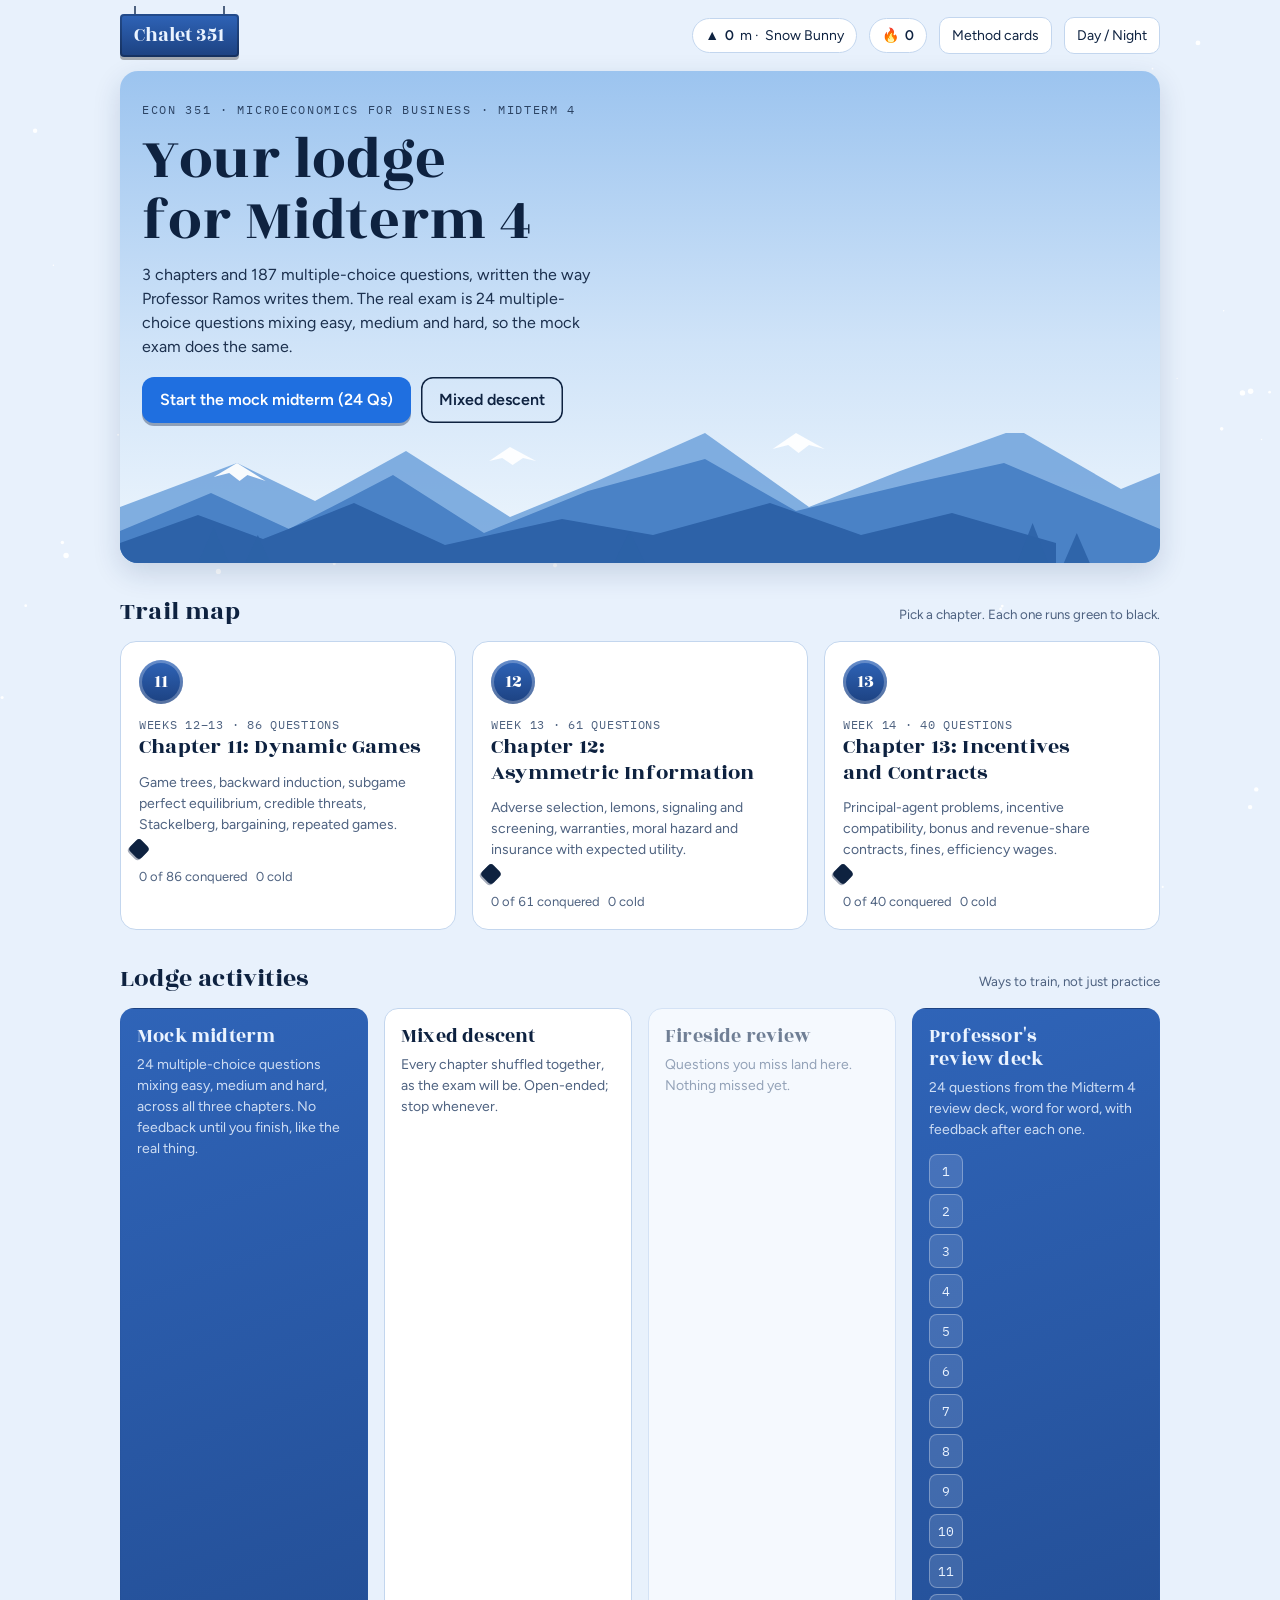
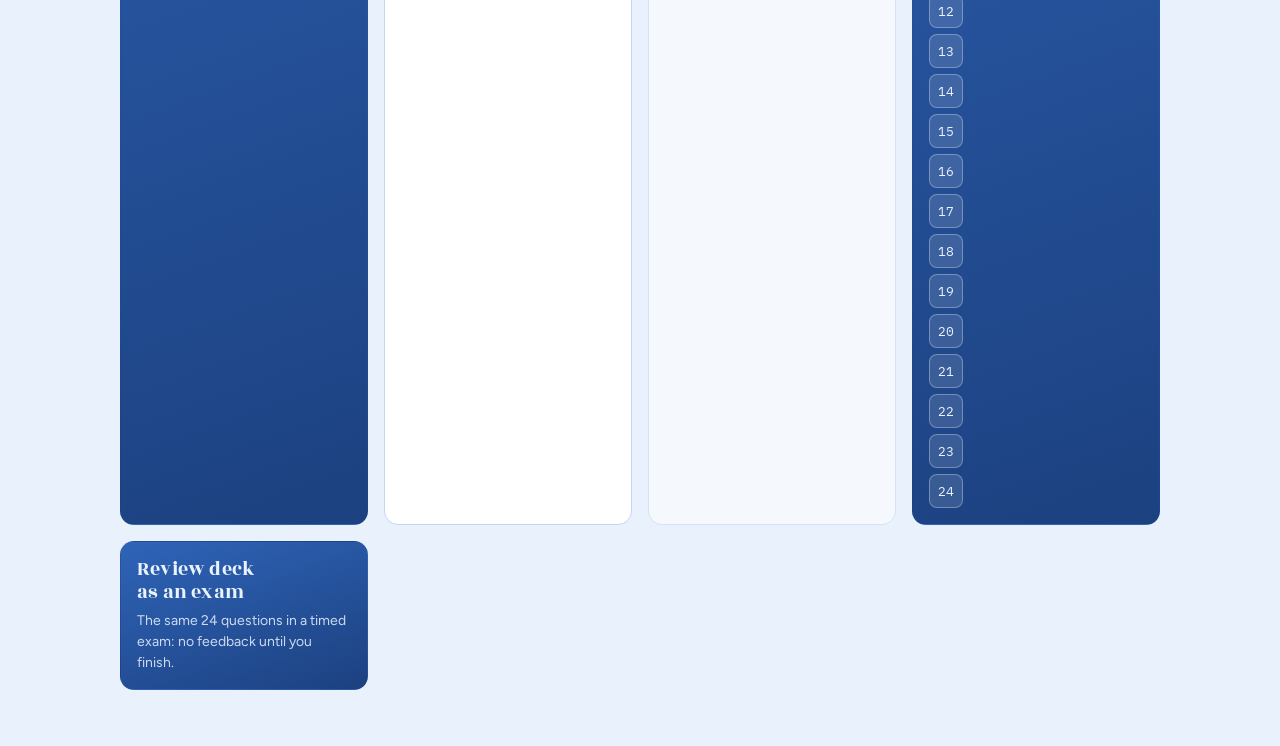
==== commit aa281c73: "Add the Midterm 4 review deck (24 questions, exact wording), formula sheet, and questions from the c" ====
--- a/index.html
+++ b/index.html
@@ -150,7 +150,7 @@
 svg text.rt{font-size:15px;font-weight:600}
 svg .ed{stroke:var(--muted);stroke-width:2.2;fill:none}svg .ed.spe{stroke:var(--ember);stroke-width:5}
 svg text.el{font-size:13px;font-weight:600;fill:var(--ice)}svg text.pay{font-size:14px;font-weight:600}
-svg.tree{margin:0 auto}svg.tree text.lb{font-size:17px}svg.tree text.el{font-size:17px}svg.tree text.pay{font-size:18px}
+svg.tree{margin:0 auto}svg.tree text.lb{font-size:17px;paint-order:stroke;stroke:var(--panel);stroke-width:5px;stroke-linejoin:round}svg.tree text.el,svg.tree text.pay{paint-order:stroke;stroke:var(--panel);stroke-width:4px;stroke-linejoin:round}svg.tree text.el{font-size:17px}svg.tree text.pay{font-size:18px}
 svg.big text{font-size:24px}svg.big text.lb{font-size:27px}svg.big .ln{stroke-width:5}svg.big .ax{stroke-width:3}svg.big .gd{stroke-width:2}
 svg .ndl{fill:var(--ember);stroke:none}
 .note{font-size:12px;color:var(--muted);margin-top:4px}
@@ -315,12 +315,12 @@
   let ed='',nd='';
   (function walk(n){
     if(n.pay){nd+=`<text x="${X(n)}" y="${Y(n)+22}" text-anchor="middle" class="pay">(${n.pay[0]}, ${n.pay[1]})</text>`;return}
-    nd+=`<text x="${X(n)}" y="${Y(n)-10}" text-anchor="middle" class="lb">Player ${n.p}</text><circle cx="${X(n)}" cy="${Y(n)}" r="4.5" class="ndl"/>`;
+    nd+=`<text x="${X(n)}" y="${Y(n)-10}" text-anchor="middle" class="lb">${f.names?f.names[n.p-1]:'Player '+n.p}</text><circle cx="${X(n)}" cy="${Y(n)}" r="4.5" class="ndl"/>`;
     n.kids.forEach((k,i)=>{const c=k[1],mx_=(X(n)+X(c))/2,my=(Y(n)+Y(c))/2;
       ed+=`<path class="ed" data-e="${n.id}:${i}" d="M${X(n)} ${Y(n)}L${X(c)} ${Y(c)}"/><text x="${mx_+(X(c)<X(n)?-14:X(c)>X(n)?14:12)}" y="${my-2}" text-anchor="middle" class="el">${k[0]}</text>`;
       walk(c);});
   })(root);
-  return `<div class="fig"><svg class="plot tree" viewBox="0 0 ${W} ${H}" style="max-width:${Math.min(W,940)}px" role="img" aria-label="Game tree">${ed}${nd}</svg><div class="note">The first number in each parenthesis is Player 1's payoff, the second is Player 2's. After you answer, the orange branches show each player's best choice, found by backward induction.</div></div>`;
+  return `<div class="fig"><svg class="plot tree" viewBox="0 0 ${W} ${H}" style="max-width:${Math.min(W,940)}px" role="img" aria-label="Game tree">${ed}${nd}</svg><div class="note">${f.names?`The first number in each parenthesis is the ${f.names[0]}'s payoff, the second is the ${f.names[1]}'s.`:"The first number in each parenthesis is Player 1's payoff, the second is Player 2's."} After you answer, the highlighted branches show each player's best choice, found by backward induction.</div></div>`;
 }
 function revealTree(root,f){
   solveTree(f.root);
@@ -446,6 +446,68 @@
 Z('g3-2',11,3,`In the sequential version of this game (Player 1 plays first, Player 2 observes), Player 2's equilibrium strategy (her reaction after U, after M, after D) is`,'R after U, L after M, R after D',['L after U, C after M, R after D','R after U, C after M, R after D','L after U, L after M, L after D'],`P2's best reply to each P1 move: after U → R (4 &gt; 3 &gt; 2), after M → L (11 &gt; 10 &gt; 9), after D → R (7 &gt; 4 &gt; 2). With that, P1 compares 7, 9, 8 and plays M, so the SPE is <b>M, (R, L, R)</b> with payoffs (9, 11).`,{fig:mx(['U','M','D'],['L','C','R'],[['20,3','8,2','7,4'],['9,11','11,10','4,9'],['4,4','8,2','8,7']],{cap:false})});
 Z('g3-3',11,3,`Same game, but Player 2 now moves first and Player 1 observes her choice. What is the SPE?`,'P2 plays C, and P1 responds M for payoffs (11, 10); P1 responds U after L and D after R',['P2 plays R and P1 responds D for payoffs (8, 7)','P2 plays L and P1 responds U for payoffs (20, 3)','P2 plays C and P1 responds U for payoffs (8, 2)'],`P1 responds with U after L (20), M after C (11), D after R (8), giving P2 3, 10 and 7. P2 picks C (10). SPE payoffs (11, 10). P1 earns 11 moving second versus 9 moving first, so <b>P1 prefers to move second</b>.`,{fig:mx(['U','M','D'],['L','C','R'],[['20,3','8,2','7,4'],['9,11','11,10','4,9'],['4,4','8,2','8,7']],{cap:false})});
 
+/* ===== MIDTERM 4 REVIEW DECK, Chapter 11 (Prof. Ramos, exact wording) ===== */
+E('m4-1',11,3,`Firm 1 and Firm 2 are Stackelberg competitors. Firm 1 is the leader and Firm 2 is the follower. They have different cost functions: <span class="eq">Firm 1: C<sub>1</sub> = 3Q<sub>1</sub><br>Firm 2: C<sub>2</sub> = 9Q<sub>2</sub>.</span> The market demand is <span class="eq">Q<sup>D</sup> = 189 − P.</span> Compute the equilibrium of this market. Define the market share of Firm 1 as <span class="eq">MS<sub>1</sub> = Q<sub>1</sub> / (Q<sub>1</sub> + Q<sub>2</sub>)</span> The market share of Firm 1 is approximately ______.`,
+ ['MS<sub>1</sub> = 0.9','MS<sub>1</sub> = 0.4','MS<sub>1</sub> = 0.54','MS<sub>1</sub> = 0.75','MS<sub>1</sub> = 0.7'],'E',
+ `P = 189 − Q<sub>1</sub> − Q<sub>2</sub>. Follower first: MR<sub>2</sub> = 189 − Q<sub>1</sub> − 2Q<sub>2</sub> = 9, so Q<sub>2</sub> = 90 − 0.5Q<sub>1</sub>. Leader: P = 99 − 0.5Q<sub>1</sub>, so MR<sub>1</sub> = 99 − Q<sub>1</sub> = 3 and Q<sub>1</sub> = 96. Then Q<sub>2</sub> = 90 − 48 = 42. MS<sub>1</sub> = 96/138 ≈ <b>0.70</b>.`,{ramos:1});
+E('m4-2',11,2,`Consider the following sequential game. Player 1 (P1) plays first, and Player 2 (P2) plays after observing the choice of P1. Recall that the first number in each parenthesis is the payoff of P1, while the second is the payoff of P2.<br><br>Consider the following strategies:<br>I - P1 plays A, while P2 plays (D,F), that is, P2 plays D if P1 plays A and F if P1 plays B.<br>II - P1 plays B, while P2 plays (D,E), that is, P2 plays D if P1 plays A and E if P1 plays B.<br>III - P1 plays B, while P2 plays (D,F), that is, P2 plays D if P1 plays A and F if P1 plays B.<br><br>Regarding the Subgame Perfect Equilibrium (SPE) of this game, which is correct?`,
+ ['II and III are SPE, I is not','III is SPE, I and II are not','II is SPE, I and III are not','I is SPE, II and III are not','All three options are a SPE.'],'C',
+ `Backward induction: after A, P2 prefers D (8 &gt; 3). After B, P2 prefers E (6 &gt; 5). P1 then compares A → 6 and B → 8, and plays B. The SPE is <b>P1 plays B, P2 plays (D,E)</b>: statement II. Statements I and III both have P2 playing F after B, which is not a best response (5 &lt; 6), so they are not SPE.`,
+ {ramos:2,fig:tree(N(1,[['A',N(2,[['C',lf(3,3)],['D',lf(6,8)]])],['B',N(2,[['E',lf(8,6)],['F',lf(5,5)]])]]))});
+E('m4-3',11,2,`The following table contains the possible actions and payoffs of players 1 and 2. Suppose it is a sequential game. If Player 1 plays first, and Player 2 plays after observing the choice of Player 1, then the equilibrium (SPE) payoff of Player 1 will be`,['9','8','5','7','4'],'B',
+ `Player 2's reaction: after U she picks C (4), so P1 gets 7. After M she picks C (9), so P1 gets 5. After D she picks R (7), so P1 gets 8. Player 1 compares 7, 5 and 8 and plays D: payoff <b>8</b>.`,
+ {ramos:3,fig:mx(['U','M','D'],['L','C','R'],[['5,3','7,4','4,2'],['9,8','5,9','9,7'],['4,4','5,2','8,7']],{cap:false})});
+E('m4-4',11,3,`The following table contains the possible actions and payoffs of players 1 and 2. Suppose it is a sequential game. If Player 2 plays first, and Player 1 plays after observing the choice of Player 2, then the equilibrium (SPE) payoff of Player 1 will be`,['1','3','2','5','4'],'C',
+ `Now Player 1 reacts. After L he picks M (5), so P2 gets 6. After C he picks D (5), so P2 gets 6. After R he picks D (2), so P2 gets 7. Player 2 compares 6, 6 and 7 and plays R. Player 1 then plays D and gets <b>2</b>.`,
+ {ramos:4,fig:mx(['U','M','D'],['L','C','R'],[['3,8','1,8','1,6'],['5,6','4,9','1,7'],['1,9','5,6','2,7']],{cap:false})});
+E('m4-5',11,3,`Six ferocious old pirates are dividing their plunder (15 gold coins) before disbanding. No coin can be subdivided. Pirate number 1 (P1) suggests a sharing rule; for instance, (5, 0, 3, 0, 2, 5) means that P1 gets 5 coins, P2 gets 0 coins, P3 gets 3 coins, and so on. All pirates vote on the proposal. If a majority (even a tie is enough) accepts it, the division is carried out. If not, P1 is thrown overboard (which is worse than getting no gold), and P2 makes a proposal to the remaining pirates, and so on. The pirates use backward induction, and whenever a pirate is indifferent between voting for or against a proposal, he votes against it. In the subgame perfect equilibrium (SPE) of this game, the 15 coins are distributed as ______.`,
+ ['(13, 1, 0, 1, 0, 0)','(12, 0, 1, 0, 1, 1)','(11, 0, 2, 0, 2, 0)','(15, 0, 0, 0, 0, 0)','(13, 0, 1, 0, 1, 0)'],'E',
+ `Work backward. With 2 pirates left (P5, P6): P5 keeps all 15. With 3 (P4..P6): P4 needs 2 votes, buys P6 with 1 coin: (14, 0, 1). With 4 (P3..P6): needs 2 of 4, buys P5 with 1: (14, 0, 1, 0). With 5 (P2..P6): needs 3 of 5, buys P4 and P6 with 1 each: (13, 0, 1, 0, 1). With 6: needs 3 of 6 (a tie is enough), so 2 more votes; P3 and P5 would get 0 under P2's proposal, so they get 1 each. <b>(13, 0, 1, 0, 1, 0)</b>.`,{ramos:5});
+E('m4-6',11,3,`Consider the following simultaneous move game between two players. The numbers represent the payoff of each player. The game is played twice, and players discount the second period according to the interest rate r. They consider the following agreement: play (Coop, Coop) in period 1; in period 2, play (Med, Med) if no one deviated in period 1, and (Low, Low) otherwise. This agreement is a subgame perfect equilibrium (SPE) if and only if ______.`,
+ ['r ≤ 1/3','r ≤ 1/2','r ≤ 2','r ≤ 3','The agreement is never an SPE: in a finitely repeated game, players can only play Nash equilibria of the stage game.'],'C',
+ `Both (Med, Med) and (Low, Low) are Nash equilibria of the stage game, so the period-2 threat is credible. Follow the agreement: 6 + 4/(1 + r). Deviate in period 1 (Med against Coop): 7 + 1/(1 + r). Follow if 3/(1 + r) ≥ 1, so 1 + r ≤ 3 and <b>r ≤ 2</b>. Multiple stage-game equilibria are what make cooperation possible in a finite game.`,
+ {ramos:6,fig:mx(['Coop','Med','Low'],['Coop','Med','Low'],[['6,6','1,7','0,0'],['7,1','4,4','0,0'],['0,0','0,0','1,1']],{cap:false})});
+E('m4-7',11,2,`Consider the following simultaneous move game between two firms. Each firm can charge either a low or a high price. The numbers represent the profit of each firm at each period. This game is repeated infinitely many times, and at each period both players must choose their actions simultaneously. The players are deciding whether or not to cooperate, specifically, whether or not to follow this cooperation strategy: "Each player will play High Price as long as no one has played Low Price before. If someone has played Low Price before, then each player will play Low Price forever". Players discount the future according to the interest rate r. In this case, cooperation will be possible if`,
+ ['r ≤ 5/6','r ≤ 1/2','r ≤ 1','r ≤ 2','full cooperation cannot be achieved in this game'],'D',
+ `Cooperate: 12 + 12/r. Deviate: 15 + 6/r (then (Low, Low) forever pays 6). Cooperate if 12 + 12/r ≥ 15 + 6/r, so 6/r ≥ 3 and <b>r ≤ 2</b>. The formula sheet gives PV = x/r for a payment x every period starting next period.`,
+ {ramos:7,fig:mx(['High Price','Low Price'],['High Price','Low Price'],[['12,12','5,15'],['15,5','6,6']],{p1:'Firm 1',p2:'Firm 2',cap:false})});
+E('m4-8',11,3,`Consider the following bargaining game. Sisters Anna and Elsa received an inheritance comprised of three cars. Each car is worth the following: Red Car: $42,000; White Car: $36,000; Blue Car: $22,000. They have to decide how to split the inheritance. Anna starts the game with two options: she can ask their lawyer to sell all cars, or she can make an offer to Elsa. If Anna asks the lawyer to sell the cars, then the lawyer sells all the cars for $100,000, keeps 10% of the sales for himself as a fee, and splits the remaining $90,000 between the sisters. Therefore, each sister receives $45,000 and the game is over. If Anna does not ask the lawyer to sell the car, then Anna must make a take-it-or-leave-it offer to Elsa. Anna offers which car(s) she wants to give to Elsa. If Elsa accepts the offer, then Elsa keeps the car(s) offered by Anna, while Anna keeps the remaining car(s). If Elsa rejects Anna's offer, then Elsa will sell all cars herself, keep $57,000 and give $43,000 to Anna. The goal of each sister is to receive as much as possible from the inheritance, either in the form of cars (given their value as listed above) or cash. Compute the subgame perfect equilibrium (SPE) of this game. Anna will`,
+ ['offer to Elsa only the Red Car','offer to Elsa both the Red Car and the White car','offer to Elsa both the White car and the Blue Car','offer to Elsa both the Red Car and the Blue Car','Ask the lawyer to sell the cars'],'E',
+ `Elsa accepts an offer only if the cars are worth at least $57,000 to her (what she gets by rejecting). The cheapest acceptable offer for Anna is White + Blue = $58,000, which leaves Anna the Red Car worth $42,000. Every other acceptable offer leaves her even less. Rejection would give Anna only $43,000. Since $45,000 from the lawyer beats all of these, Anna <b>asks the lawyer to sell the cars</b>.`,{ramos:8});
+
+/* --- slides: centipede, strategies, entry deterrence, Tesla and Rivian, present value, repeated games --- */
+Z('cp-1',11,2,`Centipede game with four periods. In periods 1 and 3 Player 1 chooses Take or Share; in periods 2 and 4 Player 2 chooses Take or Share. Taking ends the game with the payoffs shown, and if everybody always Shares the payoffs are (4,4). In the SPE, in which period does the game end?`,'Period 1: Player 1 takes and the payoffs are (2, 0)',['Period 2: Player 2 takes and the payoffs are (1, 3)','Period 3: Player 1 takes and the payoffs are (4, 2)','Period 4: Player 2 takes and the payoffs are (3, 5)','Nobody takes: both players share every period and get (4, 4)'],`Backward induction from period 4: P2 takes (5 &gt; 4). Period 3: P1 takes (4 versus 3 if he shares). Period 2: P2 takes (3 versus 2). Period 1: P1 takes (2 versus 1). The cooperative (4,4) is not an equilibrium although both would prefer it.`,
+ {fig:tree(N(1,[['Take',lf(2,0)],['Share',N(2,[['Take',lf(1,3)],['Share',N(1,[['Take',lf(4,2)],['Share',N(2,[['Take',lf(3,5)],['Share',lf(4,4)]])]])]])]]))});
+Z('cp-2',11,2,`In the centipede game with 100 periods (a partnership that can generate $2 every period, where Share keeps it going and Take ends it), backward induction says that`,'the game ends in period 1, when Player 1 takes the money',['the game ends in period 100, when Player 2 takes the money','the game ends in the middle, around period 50','players share in every period','the game ends in period 99'],`In period 100 Player 2 takes. In period 99 Player 1 takes, knowing what happens next, and so on back to period 1. The result does not depend on the number of periods.`);
+Z('cp-3',11,1,`In the sequential game below, Firm 1 chooses City A or City B and Firm 2 observes the choice and then chooses City A or City B. How many different strategies does Firm 2 have?`,'4',['2','3','8','1'],`A strategy must say what the player does at <i>every</i> decision node. Firm 2 has two decision nodes (after City A and after City B) with two actions at each: 2 × 2 = <b>4</b> strategies.`,
+ {fig:tree(N(1,[['City A',N(2,[['City A',lf(3,2)],['City B',lf(1,1)]])],['City B',N(2,[['City A',lf(0,0)],['City B',lf(2,3)]])]]),{names:['Firm 1','Firm 2']})});
+E('cp-4',11,3,`Same game (Firm 1: City A or City B; then Firm 2 observes. After City A the payoffs are (3,2) for City A and (1,1) for City B; after City B they are (0,0) for City A and (2,3) for City B). Firm 1 chooses City B. Firm 2 chooses City B whatever Firm 1 does. Is this a Nash equilibrium?`,['Yes','No: Firm 1 gains by choosing City A','No: after City A, Firm 2 gains by choosing City A','No: both gain at (City A, City A)','Yes, and it is also a subgame perfect equilibrium'],'A',
+ `Given Firm 2's strategy, Firm 1 earns 2 from City B and only 1 from City A, so he does not want to deviate. Firm 2's choice after City A is never reached, so it cannot be improved on the path. It <b>is a Nash equilibrium</b>, but it rests on an empty threat: after City A, Firm 2 would really prefer City A (2 &gt; 1). It is <i>not</i> subgame perfect. The SPE is Firm 1 City A, Firm 2 (City A after A, City B after B).`,
+ {fig:tree(N(1,[['City A',N(2,[['City A',lf(3,2)],['City B',lf(1,1)]])],['City B',N(2,[['City A',lf(0,0)],['City B',lf(2,3)]])]]),{names:['Firm 1','Firm 2']})});
+Z('cp-5',11,2,`In the sequential game below (Firm 1 picks A or B; Firm 2 observes; payoffs after A: (3,2) or (1,1); after B: (0,0) or (2,3)), what is the subgame perfect equilibrium outcome?`,'Firm 1 plays City A, Firm 2 plays City A after A and City B after B: payoffs (3, 2)',['Firm 1 plays City B and Firm 2 plays City B: payoffs (2, 3)','Firm 1 plays City A and Firm 2 plays City B: payoffs (1, 1)','Firm 1 plays City B and Firm 2 plays City A: payoffs (0, 0)'],`Firm 2: after City A she prefers City A (2 &gt; 1); after City B she prefers City B (3 &gt; 0). Firm 1 compares 3 (City A) and 2 (City B) and plays City A. SPE payoffs (3, 2).`,
+ {fig:tree(N(1,[['City A',N(2,[['City A',lf(3,2)],['City B',lf(1,1)]])],['City B',N(2,[['City A',lf(0,0)],['City B',lf(2,3)]])]]),{names:['Firm 1','Firm 2']})});
+E('ed-1',11,1,`Entry deterrence game (high cost of war). A potential entrant chooses Enter or Stay Out. If it stays out the payoffs are (0, 10). If it enters, the incumbent chooses Accommodate, giving payoffs (4, 5), or Price War, giving payoffs (−1, 3). The first number is the entrant's payoff. Solve by backward induction. What happens?`,['The entrant enters, the incumbent accommodates','The entrant enters, the incumbent starts a price war','The entrant stays out','The entrant stays out and the incumbent starts a price war','The incumbent threatens a price war and the entrant believes it'],'A',
+ `After Enter the incumbent compares Accommodate (5) and Price War (3) and accommodates. The entrant compares Stay Out (0) with Enter (4) and enters. The threat of a price war is <b>not credible</b>.`,
+ {fig:tree(N(1,[['Enter',N(2,[['Accommodate',lf(4,5)],['Price War',lf(-1,3)]])],['Stay Out',lf(0,10)]]),{names:['Entrant','Incumbent']})});
+E('ed-2',11,2,`Entry deterrence game (low cost of war). Only one payoff changed from the previous question: after a price war, the incumbent now gets 6 instead of 3, so Price War gives (−1, 6). Stay Out still gives (0, 10) and Accommodate (4, 5). Solve by backward induction. What happens?`,['The entrant enters, the incumbent accommodates','The entrant enters, the incumbent starts a price war','The entrant stays out','The entrant stays out and the incumbent accommodates','Both firms are indifferent'],'C',
+ `After Enter the incumbent now prefers a price war (6 &gt; 5), so the threat is credible. The entrant compares −1 from entering with 0 from staying out and <b>stays out</b>. The incumbent keeps 10.`,
+ {fig:tree(N(1,[['Enter',N(2,[['Accommodate',lf(4,5)],['Price War',lf(-1,6)]])],['Stay Out',lf(0,10)]]),{names:['Entrant','Incumbent']})});
+Z('ed-3',11,2,`Why might an incumbent monopolist maintain sufficiently large extra production capacity?`,'It lowers the cost of fighting a price war, which makes the threat of a price war credible',['It raises the entrant\'s profit from entering','It makes the incumbent accommodate after entry','It increases the incumbent\'s costs, which discourages the entrant from entering'],`Extra capacity changes the incumbent's payoffs after entry. With a lower cost of war, a price war becomes the incumbent's best response, so the deterrence threat is credible and the entrant stays out.`);
+E('tr-1',11,3,`Tesla (leader) and Rivian (follower) compete in quantities. Market demand: P = 100 − Q, where Q = Q<sub>1</sub> + Q<sub>2</sub> (Tesla is Firm 1, Rivian is Firm 2). Costs: C<sub>1</sub> = 30Q<sub>1</sub>, C<sub>2</sub> = 20Q<sub>2</sub>. Tesla chooses its quantity first, and Rivian observes it and then chooses its own. In the SPE, the price is`,['P = 30','P = 35','P = 45','P = 55','P = 60'],'C',
+ `Rivian: π<sub>2</sub> = (100 − Q<sub>1</sub> − Q<sub>2</sub> − 20)Q<sub>2</sub>, FOC 80 − Q<sub>1</sub> − 2Q<sub>2</sub> = 0, so Q<sub>2</sub> = 40 − 0.5Q<sub>1</sub>. Tesla: π<sub>1</sub> = (70 − Q<sub>1</sub> − (40 − 0.5Q<sub>1</sub>))Q<sub>1</sub> = 30Q<sub>1</sub> − 0.5Q<sub>1</sub>², FOC 30 − Q<sub>1</sub> = 0, so Q<sub>1</sub> = 30 and Q<sub>2</sub> = 25. P = 100 − 55 = <b>45</b>.`);
+Z('tr-2',11,3,`In the Tesla (leader, MC = 30) and Rivian (follower, MC = 20) Stackelberg game with P = 100 − Q, the SPE is Q<sub>1</sub> = 30, Q<sub>2</sub> = 25, P = 45. Which firm earns the higher profit?`,'Rivian, the follower: 625 versus 450',['Tesla, the leader: 625 versus 450','They earn the same profit','Tesla, the leader: 1,350 versus 625'],`Tesla: (45 − 30)(30) = 450. Rivian: (45 − 20)(25) = 625. Moving second is a disadvantage, but Rivian's much lower marginal cost more than makes up for it.`);
+Z('pv-1',11,1,`Action a<sub>1</sub> pays $10 today and $11 one year from now. Action a<sub>2</sub> pays $2 today and $22 one year from now. With an interest rate r = 0.10, the present values are`,'PV(a<sub>1</sub>) = 20 and PV(a<sub>2</sub>) = 22, so a<sub>2</sub> is better',['PV(a<sub>1</sub>) = 21 and PV(a<sub>2</sub>) = 24, so a<sub>2</sub> is better','PV(a<sub>1</sub>) = 22 and PV(a<sub>2</sub>) = 20, so a<sub>1</sub> is better','They are the same'],`A payment x one period from now is worth x/(1 + r) today. PV(a<sub>1</sub>) = 10 + 11/1.1 = 20. PV(a<sub>2</sub>) = 2 + 22/1.1 = 22.`);
+Z('pv-2',11,2,`Same actions (a<sub>1</sub>: $10 today and $11 next year; a<sub>2</sub>: $2 today and $22 next year). Now the interest rate is r = 1 (100%). Which action has the higher present value?`,'a<sub>1</sub>: 15.5 versus 13',['a<sub>2</sub>: 22 versus 20','a<sub>2</sub>: 15.5 versus 13','They are the same'],`PV(a<sub>1</sub>) = 10 + 11/2 = 15.5. PV(a<sub>2</sub>) = 2 + 22/2 = 13. A high interest rate makes the future less valuable, which favors the action that pays more today.`);
+Z('pv-3',11,3,`Action a<sub>2</sub> ($2 today and $22 next year) is better than action a<sub>1</sub> ($10 today and $11 next year) if the interest rate satisfies`,'r ≤ 0.375',['r ≥ 0.375','r ≤ 1','r ≥ 1','r ≤ 0.1'],`2 + 22/(1 + r) ≥ 10 + 11/(1 + r) means 11/(1 + r) ≥ 8 (future benefit of $11 against a cost today of $8), so 1 + r ≤ 11/8 and <b>r ≤ 0.375</b>.`);
+Z('pv-4',11,1,`An investment pays $20 every period, forever, starting one period from today. The interest rate is r = 0.25. Its present value is`,'$80',['$100','$20','$25','$60'],`PV = x/r = 20/0.25 = <b>$80</b> (the formula on the exam sheet).`);
+Z('rp-1',11,2,`Stage game: Prisoner's Dilemma with payoffs (Cooperate, Cooperate) = 3,3; (Don't Cooperate, Cooperate) = 4,1 for the deviator; (Don't, Don't) = 2,2. The game is repeated forever and players use the cooperation (trigger) strategy. If Player 1 deviates today while Player 2 cooperates, Player 1's present value of deviating is`,'4 + 2/r',['4 + 3/r','2 + 2/r','4 + 4/r'],`The deviator earns 4 today, and then both play Don't Cooperate forever, so each gets 2 per period from next period on: <b>4 + 2/r</b>.`);
+Z('rp-2',11,3,`Same repeated Prisoner's Dilemma. The present value of cooperating forever is 3 + 3/r and of deviating is 4 + 2/r. Cooperation is possible if`,'r ≤ 1 (100%)',['r ≥ 1','r ≤ 0.5','r ≤ 3','Cooperation is never possible'],`3 + 3/r ≥ 4 + 2/r means (3 − 2)/r ≥ 4 − 3, a future benefit of 1/r against a cost today of 1, so <b>r ≤ 1</b>. Players cooperate because it is in their own interest, not because anyone forces them to.`);
+Z('rp-3',11,2,`The same Prisoner's Dilemma stage game is played exactly 100 times, everybody knows the last round is number 100, and the interest rate is low. How many times do the players cooperate in the SPE?`,'Zero times',['99 times: every round except the last','Between 1 and 98 times','All 100 times'],`In round 100 both play Don't Cooperate. In round 99 there is no future cooperation to protect, so Don't Cooperate again, and so on back to round 1. Cooperation unravels completely.`);
+Z('rp-4',11,3,`A Prisoner's Dilemma is played repeatedly. After each round the game continues with probability 2/3 (nobody knows when it will end). Redefine δ = 1/(1 + r). What does this correspond to, and can the players cooperate if cooperation needs r ≤ 1?`,'δ = 2/3, so r = 0.5, which is below 1: cooperation is possible',['δ = 2/3, so r = 1.5, which is above 1: cooperation is impossible','δ = 1/3, so r = 2, which is above 1: cooperation is impossible','δ = 2/3, so r = 0.5, but cooperation is impossible because the game ends'],`1/(1 + r) = 2/3 means 1 + r = 3/2 and <b>r = 0.5</b>. Since 0.5 ≤ 1, cooperation can be sustained. An uncertain end acts like discounting, so the unraveling result needs a <i>known</i> last period.`);
+Z('rp-5',11,2,`Why does cooperation unravel in a finitely repeated Prisoner's Dilemma?`,'Players know exactly when the game is going to end',['The interest rate is too high','Players are impatient','The stage game has no Nash equilibrium'],`The key point of the unraveling result is that the players know the last round. If they only know that the game will end at some point, but not when, cooperation can survive.`);
+Z('hw11-9',11,2,`Consider a modified Battle of the Sexes game with Player 1 playing first and Player 2 playing second after observing Player 1's choice. Payoffs: (U, L) = 3,2; (U, R) = 1,1; (D, L) = 0,0; (D, R) = 2,3. Look at the game tree. Player 2 has`,'an incentive to threaten R, which wouldn\'t be credible',['an incentive to threaten L, which would be credible','an incentive to threaten R, which would be credible','an incentive to threaten L, which wouldn\'t be credible','no incentive to make a threat'],`Player 2 would like Player 1 to play D, because (D, R) gives her 3. A believed threat to play R after U would push Player 1 to D. But after U, Player 2's best reply is L (2 &gt; 1), so the threat is <b>not credible</b>. The SPE is (U, L).`,
+ {fig:tree(N(1,[['U',N(2,[['L',lf(3,2)],['R',lf(1,1)]])],['D',N(2,[['L',lf(0,0)],['R',lf(2,3)]])]]))});
+
 /* ===== CHAPTER 12: ASYMMETRIC INFORMATION ===== */
 E('c12-1',12,2,`How many of the following options are best described as examples of adverse selection?<br>I - Lemons problem in the market for used cars<br>II - Risk Averse individuals in the market for extra health care coverage<br>III - Risk Averse drivers purchasing extra auto insurance<br>IV - The fact that managers cannot directly observe the actions of workers`,['All four options','Zero options','One option only','Two options only','Three options only'],'C',
  `Only I is adverse selection (hidden type before the deal). II and III are just risk-averse consumers' preferences. IV is moral hazard (hidden action after the deal).`);
@@ -520,6 +582,24 @@
 Z('gym-8',12,3,`Same consumer (income $200, u = √I, doctor $120, gym $6, sickness probability 20% with the gym and 90% without, premium $12). Which is the smallest co-pay among the following that solves the moral hazard problem?`,'$10',['$0','$5','$8'],`With the gym: 0.2√(182 − z) + 0.8√182. Without: 0.9√(188 − z) + 0.1√188. At z = 0: 13.49 versus 13.71, so he skips the gym. At z = 5: 13.45 versus 13.55. At z = 8: 13.431 versus 13.446. At z = 10: 13.416 versus 13.379, so the gym wins. The threshold is about $8.6, so <b>$10</b> is the smallest listed.`);
 Z('gym-9',12,2,`Which tool does the lecture list for mitigating moral hazard in insurance?`,'Deductibles and co-pays, noisy signals such as higher premiums after speeding tickets, and discounts for non-smokers',['Letting insurers observe customer types before the contract','Raising the premium for everyone equally','Offering full coverage with no deductible'],`The insured pays part of each loss; insurers use noisy signals (tickets, driving apps); health plans give discounts for non-smokers and for going to the gym. <b>Each tool trades some insurance for better incentives</b>.`);
 Z('gym-10',12,2,`Insuring against a risk makes a risk-averse consumer happier. Why would an insurer therefore prefer a co-pay of some size instead of full coverage for the gym example?`,'Full coverage makes her stop going to the gym, which raises the insurer\'s expected costs',['Full coverage is illegal','A co-pay always raises the consumer\'s utility','A co-pay removes all risk from the consumer'],`With full coverage her gym effort is a pure cost, so she stops (moral hazard) and the insurer pays much more. A co-pay keeps her incentive to stay healthy but leaves her with some risk.`);
+
+/* ===== MIDTERM 4 REVIEW DECK, Chapter 12 (Prof. Ramos, exact wording) ===== */
+E('m4-9',12,1,`Consider the following scenarios:<br>I - Unhealthy people are more likely to want health insurance.<br>II - Risk averse individuals are more likely to want health insurance.<br>III - Unskilled drivers purchasing extra auto insurance.<br><br>Which scenarios are best described as adverse selection problems?`,['I, II and III','I and III','I and II','II and III','I, II and III are moral hazard problems'],'B',
+ `Adverse selection is a hidden <i>type</i> that drives who buys. I (unhealthy people self-select into insurance) and III (unskilled drivers buy extra cover) fit. II is just a preference: risk aversion is not hidden information that makes the insured costlier. So <b>I and III</b>.`,{ramos:9});
+E('m4-10',12,1,`Consider the following two examples:<br>I - Unhealthy people are more likely to want health insurance;<br>II - A consumer with complete medical insurance may visit the doctor more often than he would if his coverage were limited.`,['Both are examples of Adverse Selection','Both are examples of Moral Hazard','Example I is Moral Hazard; Example II is Adverse Selection','Example I is Adverse Selection; Example II is Moral Hazard.','Both are examples of the Lemons Problem'],'D',
+ `I: hidden type before the contract, <b>adverse selection</b>. II: behavior changes after the contract because the insured no longer bears the full cost, <b>moral hazard</b>.`,{ramos:10});
+E('m4-11',12,3,`It takes y* years to graduate from college. For workers in Group A (high skill workers) the cost of going to college is $6 per year (C<sub>A</sub> = 6y*). For workers in Group B (low skill workers) the cost of going to college is $10 per year (C<sub>B</sub> = 10y*). In addition to this cost, when accepted by the college, each worker also has to pay a one time enrollment fee of $6, independently of skill and independently of y* (it is a fixed cost, not a per year cost). Employers cannot observe the skill of job candidates, but they can observe whether or not they graduated from college. Employees will be offered $68 if they graduate from college, and they will be offered $32 if they don't have a college degree. In equilibrium, a college degree can be used as a signal of the worker's true type if`,['8 ≥ y* ≥ 4','5 ≥ y* ≥ 3','8 ≥ y* ≥ 2','5 ≥ y* ≥ 2','6 ≥ y* ≥ 3'],'B',
+ `Group A must want the degree: 68 − 6y* − 6 ≥ 32, so y* ≤ 5. Group B must not: 68 − 10y* − 6 ≤ 32, so y* ≥ 3. Therefore <b>3 ≤ y* ≤ 5</b>. The one-time fee is the same for both groups, so it lowers the net benefit without separating the types.`,{ramos:11});
+E('m4-12',12,3,`Firm 1 produces high-quality cars. Its marginal cost is $5,000, and each year of warranty is expected to cost it $1,000 per car. Firm 2 produces low-quality cars. Its marginal cost is $3,000, and each year of warranty is expected to cost it $2,500 per car. Consumers cannot observe the quality of a car. They are willing to pay $9,000 for a high-quality car and $5,000 for a low-quality car, plus $500 for each year of warranty. Consumers believe that only high-quality cars come with y* years of warranty. In equilibrium, this belief is consistent with the firms' optimal behavior if ______.`,['4 ≥ y* ≥ 1.6','10 ≥ y* ≥ 2.5','8 ≥ y* ≥ 3','8 ≥ y* ≥ 2','None of the above'],'D',
+ `Firm 1 offers the warranty if 9,000 + 500y* − 5,000 − 1,000y* ≥ 5,000 − 5,000, so 4,000 − 500y* ≥ 0 and y* ≤ 8. Firm 2 does not mimic if 9,000 + 500y* − 3,000 − 2,500y* ≤ 5,000 − 3,000, so 6,000 − 2,000y* ≤ 2,000 and y* ≥ 2. Therefore <b>2 ≤ y* ≤ 8</b>.`,{ramos:12});
+E('m4-13',12,2,`A firm has a group of interns and needs to decide which interns to promote to managerial positions. To do so, the firm implements an aptitude test. All interns who pass the test are promoted to managerial positions and receive a wage of $193. Interns who do not pass the test are assigned to non-managerial positions and receive a wage of $178. Each intern must choose whether to exert high effort or low effort studying for the test. If an intern chooses low effort, he fails the test but pays no effort cost (zero effort cost). If an intern chooses high effort, he passes the test but pays an high effort cost, which depends on the intern's type. There are three types of interns. An intern of type A must pay a cost C<sub>A</sub> = $30 to exert high effort and pass the test. An intern of type B has a high effort cost of C<sub>B</sub> = $20, while an intern of type C has a high effort cost of C<sub>C</sub> = $10. Each intern knows his own type, but the firm can only observe the result of the test. Each intern chooses the effort that maximizes his own utility, where utility equals wage minus effort cost. In this case, what can the firm infer about the type of an intern who passes the test?`,['The intern must be type A.','The intern must be type C.','The intern must be type A or B.','The intern must be type B or C.','The firm cannot infer anything relevant because all interns will pass the test.'],'B',
+ `Passing raises the wage by 193 − 178 = $15. High effort is worth it only if the cost is below $15. Type C ($10) passes; types B ($20) and A ($30) do not. So the intern <b>must be type C</b>.`,{ramos:13});
+E('m4-14',12,3,`Consumers have utility u(I) = √I and income $6000. The cost of going to the doctor is $1280, and the cost of going to the gym is $60. If the consumer goes to the gym, the probability of getting sick is 10%; if he does not go to the gym, the probability of getting sick is 75%. When sick, the consumer must go to the doctor. An insurance company is offering an insurance plan with an insurance premium of $120 and a co-pay of $100 (that is, the consumer must pay the $100 if he goes to the doctor). [Keep as many decimals as possible during all your computations. At the very end, mark the option with the numbers closest to your answer.] The consumer's expected utility from going to the gym and buying this insurance plan is approximately`,['76.19','76.22','76.68','81.13','70.49'],'B',
+ `With the gym and the insurance he always pays the premium and the gym, and pays the co-pay only if sick: 0.10√(6000 − 60 − 120 − 100) + 0.90√(6000 − 60 − 120) = 0.10√5720 + 0.90√5820 ≈ 7.563 + 68.660 = <b>76.22</b>.`,{ramos:14});
+E('m4-15',12,3,`The $100 co-pay from the previous question`,['Fixes the adverse selection problem','Fixes the moral hazard problem','Should be lower otherwise the consumer will not buy it','Should be higher to fix the moral hazard problem','Should be higher to fix the adverse selection problem'],'B',
+ `Gym and insurance: 76.22. No gym with insurance: 0.75√(6000 − 120 − 100) + 0.25√(6000 − 120) = 0.75√5780 + 0.25√5880 ≈ 76.19. He still prefers the gym (76.22 &gt; 76.19), so the co-pay <b>fixes the moral hazard problem</b>. He also still buys the insurance: no insurance with the gym gives 0.1√4660 + 0.9√5940 ≈ 76.19 &lt; 76.22.`,{ramos:15,given:`From the previous question: u(I) = √I, income $6000, doctor $1280, gym $60 (sickness probability 10% with the gym, 75% without), premium $120, co-pay $100.`});
+E('m4-16',12,3,`Consumers have utility u(I) = √I and income $8000. The cost of going to the doctor is $2400, and the cost of going to the gym is $120. If the consumer goes to the gym, the probability of getting sick is 20%; if he does not go to the gym, the probability of getting sick is 60%. When sick, the consumer must go to the doctor. An insurance company is offering an insurance plan with a premium of $360 and a co-pay of $600 (that is, the consumer must pay the $600 if he goes to the doctor). [Keep as many decimals as possible during all your computations.] Which of the following describes what the consumer does?`,['He buys the insurance and goes to the gym.','He buys the insurance and does not go to the gym.','He does not buy the insurance and goes to the gym.','He does not buy the insurance and does not go to the gym.','He is indifferent between buying and not buying the insurance.'],'A',
+ `Compute the four options. Insurance + gym: 0.2√(8000 − 120 − 360 − 600) + 0.8√(8000 − 120 − 360) = 0.2√6920 + 0.8√7520 ≈ <b>86.01</b>. Insurance, no gym: 0.6√7040 + 0.4√7640 ≈ 85.31. No insurance + gym: 0.2√5480 + 0.8√7880 ≈ 85.82. No insurance, no gym: 0.6√5600 + 0.4√8000 ≈ 80.68. The best is to <b>buy the insurance and go to the gym</b>.`,{ramos:16});
 
 /* ===== CHAPTER 13: INCENTIVES AND CONTRACTS ===== */
 Z('c13-1',13,2,`A firm produces output q and sells it for a price p = 20 per unit. The production function is q = 2h, where h is the number of hours worked. The worker's cost of effort is c = h². Benchmark: the firm's owner (principal) is also the only worker (agent), and chooses h to maximize utility = earnings − effort cost. How many hours will she work, and what will be her utility?`,'h = 20 ; utility = 400',['h = 10 ; utility = 100','h = 20 ; utility = 200','h = 40 ; utility = 400','h = 10 ; utility = 400'],`Utility = 20(2h) − h² = 40h − h². FOC: 40 − 2h = 0, so h = 20, and utility = 800 − 400 = <b>400</b>.`);
@@ -573,6 +653,24 @@
 Z('o13-6',13,3,`Zack sells cars with Q = 2e and effort cost e². With probability 0.5 the company survives and pays him a bonus b per car; with probability 0.5 it goes bankrupt and pays nothing. Zack is risk-neutral. What bonus b induces e* = 8?`,'b = 16',['b = 8','b = 32','b = 4','b = 12'],`Expected utility = 0.5·b·2e − e² = be − e². FOC: b − 2e = 0, so e* = 0.5b. For e* = 8: <b>b = 16</b>.`);
 Z('o13-7',13,2,`A firm pays each worker a wage above the market-clearing wage so that workers fear losing the job and do not shirk. This is an example of`,'an efficiency wage',['a two-part tariff','adverse selection','a signal of quality','a Stackelberg strategy'],`Efficiency wage: w above the market-clearing level raises the cost of being fired, which reduces shirking. A side effect is some unemployment.`);
 
+/* ===== MIDTERM 4 REVIEW DECK, Chapter 13 (Prof. Ramos, exact wording) ===== */
+E('m4-17',13,2,`Zack sells cars. For each car Q that he is able to sell, he receives a payment b from his company. The amount of cars he is able to sell depends on the market demand and on his own effort. Zack's production function is <span class="eq">Q = xe,</span> where x represents the intensity of the demand and e represents his effort. With probability .7 the demand will be high (x = 18) and with probability .3 the demand will be low (x = 8). Zack is risk-neutral, and when he chooses his effort he does not know if the demand will be high or low; he only knows the probabilities. For Zack, his effort cost is 3e². Zack's expected utility equals his expected income minus the cost of effort. The optimal effort that maximizes Zack's expected utility is e* = ______.`,['4b','1.5b','2b','2.5b','2.333b'],'D',
+ `E[x] = 0.7(18) + 0.3(8) = 15. Expected utility = b · 15e − 3e². FOC: 15b − 6e = 0, so <b>e* = 2.5b</b>.`,{ramos:17});
+E('m4-18',13,1,`Eye-Kya hires one worker to produce chairs. Let Q be the number of chairs produced. The worker is able to produce chairs according to the following production function: <span class="eq">Q = 6e,</span> where the variable e represents the effort of the worker. For the worker, his personal cost of exerting effort is simply <span class="eq">Effort cost = e².</span> The worker receives from Eye-Kya a payment b for each chair produced. The worker's utility equals his income minus his effort cost. The worker chooses the effort that maximizes his utility. Find the worker's optimal effort choice.`,['e* = 2b','e* = 2√b','e* = 6b','e* = 3b','e* = 4b'],'D',
+ `Utility = b(6e) − e². FOC: 6b − 2e = 0, so <b>e* = 3b</b>.`,{ramos:18});
+E('m4-19',13,3,`Consider the information from the previous question, and suppose that Eye-Kya only has one worker. Eye-Kya pays to the worker b for each chair produced. Moreover, Eye-Kya has to pay for all the necessary material (wood, nails, etc.). For Eye-Kya, the total material cost is <span class="eq">Material Cost = Q².</span> Eye-Kya is able to sell each chair Q at a price P = 190. Eye-Kya's profit from the production of chairs equals its revenues minus the costs (the labor cost and the material cost). Find the payment b that maximizes the firm's profit.`,['b* = 5','b* = 18','b* = 10','b* = 15','b* = 2'],'A',
+ `From the worker, e* = 3b, so Q = 6e = 18b. Profit = 190Q − bQ − Q² = (190 − b)(18b) − 324b² = 3,420b − 342b². FOC: 3,420 − 684b = 0, so <b>b* = 5</b>.`,{ramos:19,given:`From the previous question: Q = 6e, effort cost e², the worker is paid b per chair, so e* = 3b.`});
+E('m4-20',13,2,`A risk-neutral firm produces chemical products, and its objective is to maximize expected profit. There is a risk that there will be an accident during the production process, and dangerous chemical products will be released into the ocean, polluting the water. To reduce the risk of an accident, the firm can choose Low or High investment in safety.<br>Low Investment in Safety: Cost for firm = $0; Probability of an Accident = 60%; Probability of No Accident = 40%.<br>High Investment in Safety: Cost for firm = $150; Probability of an Accident = 10%; Probability of No Accident = 90%.<br>The Government wants to reduce the risk of an accident, but the Government cannot observe the firm's investment in safety. Therefore, there is a moral hazard problem. However, the Government can observe whether an accident occurred or not. The government decides to create a fine (penalty): if an accident occurs, the firm must pay a fine F to the Government. If an accident does not occur, then the firm does not have to pay nothing. Compute the minimum fine F that the Government must impose, in order to solve the moral hazard problem and guarantee that the firm will choose the high investment in safety.`,['F = 200','F = 250','F = 400','F = 300','F = 350'],'D',
+ `High: −150 − 0.10F. Low: −0.60F. The firm chooses High if −150 − 0.10F ≥ −0.60F, so 0.5F ≥ 150 and <b>F ≥ 300</b>.`,{ramos:20});
+E('m4-21',13,2,`Consider the following principal-agent problem. The principal (owner of a firm) wants to incentivize the agent (worker) to exert high effort. To do so, the principal proposes to the agent the following relational contract: the owner promises to pay according to the worker's performance and the worker agrees to continue to exert high effort. If the owner does not pay what was promised or the worker stops exerting high effort, their valuable relationship ends. That is, their relationship will continue until someone deviates. What can we say about this type of relational contracts?<br><br>I - Since this relational contract involves a monetary payment, players will only follow this contract if there is some form of external enforcement of the contract.<br>II - Players will be willing to follow this relational contract if they are sufficiently impatient about future payments.<br>III - It is easier to sustain this type of relational contract if the interest rate r used to discount future payments is sufficiently high.`,['Statements I, II, and III are false','Statements I, II, and III are true','Statements I is true, statements II and III are false','Statements I and III are true, statement II is false','Statements II and III are true, statement I is false'],'A',
+ `A relational contract is <b>self-enforcing</b>: each side keeps the promise because losing the valuable relationship is costly, like the trigger strategy in a repeated game. I is false (no external enforcement is needed). II is false: players must be sufficiently <i>patient</i>. III is false: it is easier to sustain when the interest rate is sufficiently <i>low</i>. All three are false.`,{ramos:21});
+E('m4-22',13,2,`Consider the following principal-agent problem in which the principal (owner of a firm) can rent her capital to the agent (worker). If the worker rents the capital from the owner, then the worker can produce q = 2h units of output, where h is the number of hours worked. The worker's cost of effort is c = h². Output q can be sold for a price p = 5 per unit. In this sequential game, the owner chooses a rental price r and makes a take-it-or-leave-it offer to the worker. If the worker accepts the offer, he pays r to the owner and he can choose how many hours to work. The worker keeps all revenue (the worker becomes the residual claimant). If the worker rejects the offer, owner and worker attain a zero payoff. The worker wants to maximize his utility, which equals his income minus his costs (rental price and effort). The owner wants to maximize her income (the rent payment she receives from the worker). In equilibrium, the principal offers the rental price:`,['r = 4','r = 18','r = 9','r = 25','r = 16'],'D',
+ `If he rents, the worker maximizes 5(2h) − h² − r. FOC: 10 − 2h = 0, so h = 5, and before the rent his utility is 50 − 25 = 25. His outside option is 0, so the owner charges the most he will pay: <b>r = 25</b>. The efficient hours are chosen and the owner captures all the surplus.`,{ramos:22});
+E('m4-23',13,3,`A risk-neutral worker can choose low or high effort. The manager cannot observe the worker's effort; she only observes revenue, which can be low ($300) or high ($500). If the worker chooses low effort, his effort cost is $0 and revenue is high with probability 20%. If he chooses high effort, his effort cost is $16 and revenue is high with probability 60%. The worker's outside option pays $40. The firm pays the worker w<sub>L</sub> if revenue is low and w<sub>H</sub> if revenue is high. The worker's utility equals his expected payment minus his effort cost. The cheapest contract that the worker accepts and that leads him to choose high effort is ______.`,['w<sub>L</sub> = 40 and w<sub>H</sub> = 80','w<sub>L</sub> = 32 and w<sub>H</sub> = 72','w<sub>L</sub> = 0 and w<sub>H</sub> = 40','w<sub>L</sub> = 56 and w<sub>H</sub> = 56','w<sub>L</sub> = 24 and w<sub>H</sub> = 64'],'B',
+ `Incentive compatibility: 0.6w<sub>H</sub> + 0.4w<sub>L</sub> − 16 ≥ 0.2w<sub>H</sub> + 0.8w<sub>L</sub>, so 0.4(w<sub>H</sub> − w<sub>L</sub>) ≥ 16 and w<sub>H</sub> − w<sub>L</sub> ≥ 40. Participation: 0.6w<sub>H</sub> + 0.4w<sub>L</sub> − 16 ≥ 40. The cheapest contract makes both bind: w<sub>H</sub> = w<sub>L</sub> + 40, so w<sub>L</sub> + 24 = 56 and <b>w<sub>L</sub> = 32, w<sub>H</sub> = 72</b>.`,{ramos:23});
+E('m4-24',13,3,`A risk-neutral worker can choose low or high effort. The manager only observes revenue, which can be low ($400) or high ($800). If the worker chooses low effort, his effort cost is $0 and revenue is high with probability 25%. If he chooses high effort, his effort cost is $30 and revenue is high with probability 75%. The worker's outside option is $0. The firm pays the worker w<sub>L</sub> if revenue is low and w<sub>H</sub> if revenue is high. By law, payments can never be negative (w<sub>L</sub> ≥ 0 and w<sub>H</sub> ≥ 0). The worker's utility equals his expected payment minus his effort cost. Under the cheapest contract that leads the worker to choose high effort, the worker's expected utility is ______.`,['$60','$45','$30','$15','$0'],'D',
+ `Incentive compatibility: 0.75w<sub>H</sub> + 0.25w<sub>L</sub> − 30 ≥ 0.25w<sub>H</sub> + 0.75w<sub>L</sub>, so 0.5(w<sub>H</sub> − w<sub>L</sub>) ≥ 30 and w<sub>H</sub> − w<sub>L</sub> ≥ 60. The cheapest contract sets w<sub>L</sub> = 0 (limited liability) and w<sub>H</sub> = 60. Expected pay = 0.75(60) = 45, so utility = 45 − 30 = <b>$15</b>. The worker keeps a rent because he cannot be paid less than zero.`,{ramos:24});
+
 /* normalize */
 QS.forEach(q=>{q.opts=q.opts.slice(0,5);if(q.opts.length!==5)console.warn('opts',q.id,q.opts.length)});
 const BYID=Object.fromEntries(QS.map(q=>[q.id,q]));
@@ -622,13 +720,14 @@
     <button class="tile ice" id="mock2"><h3>Mock midterm</h3><p>24 multiple-choice questions mixing easy, medium and hard, across all three chapters. No feedback until you finish, like the real thing.</p></button>
     <button class="tile" id="mixed2"><h3>Mixed descent</h3><p>Every chapter shuffled together, as the exam will be. Open-ended; stop whenever.</p></button>
     <button class="tile" id="fire" ${missed?'':'disabled style="opacity:.55"'}><h3>Fireside review</h3><p>${missed?`${missed} question${missed>1?'s':''} you missed last time. Warm them up again.`:'Questions you miss land here. Nothing missed yet.'}</p></button>
-    ${hasDeck?`<button class="tile fire" id="deck"><h3>Professor's review deck</h3><p>${deck.length} questions from the review deck, word for word.</p><div class="cold18">${deck.map(q=>`<span class="${(S.stats[q.id]||{}).s>=2?'on':''}">${q.ramos}</span>`).join('')}</div></button>`:''}
+    ${hasDeck?`<button class="tile fire" id="deck"><h3>Professor's review deck</h3><p>${deck.length} questions from the Midterm 4 review deck, word for word, with feedback after each one.</p><div class="cold18">${deck.map(q=>`<span class="${(S.stats[q.id]||{}).s>=2?'on':''}">${q.ramos}</span>`).join('')}</div></button><button class="tile ice" id="deckexam"><h3>Review deck as an exam</h3><p>The same ${deck.length} questions in a timed exam: no feedback until you finish.</p></button>`:''}
   </div>`;
   app.onclick=e=>{
     const t=e.target.closest('button');if(!t)return;
     if(t.dataset.ch)return go(()=>chapter(+t.dataset.ch));
     if(t.id==='mock'||t.id==='mock2')return go(startMock);
     if(t.id==='deck')return go(()=>startRun({title:'Review deck',list:deck.map(q=>q.id),cold:true}));
+    if(t.id==='deckexam')return go(()=>startMock(deck.map(q=>q.id)));
     if(t.id==='mixed'||t.id==='mixed2')return go(()=>startRun({title:'Mixed descent',list:shuf(QS.map(q=>q.id))}));
     if(t.id==='fire'&&!t.disabled)return go(()=>startRun({title:'Fireside review',list:shuf(QS.filter(q=>{const s=S.stats[q.id];return s&&s.n>0&&s.s===0}).map(q=>q.id))}));
   };
@@ -711,7 +810,7 @@
   };
 }
 function revealFig(q){
-  if(q.fig&&q.fig.t==='mx')revealMx($('#card'),q.fig);
+  if(q.fig&&q.fig.t==='mx'&&q.fig.cap!==false)revealMx($('#card'),q.fig);
   if(q.fig&&q.fig.t==='tree')revealTree($('#card'),q.fig);
   if(q.reveal){const g=$('#gam');if(g)g.querySelectorAll('.rg').forEach(p=>p.classList.add(q.reveal.includes(p.dataset.r)?'on':'off'))}
 }
@@ -736,7 +835,8 @@
 
 /* ---------- mock midterm ---------- */
 function pick(pool,n,used){const out=[];for(const q of shuf(pool)){if(out.length>=n)break;if(!used.has(q.id)){out.push(q);used.add(q.id)}}return out}
-function startMock(){
+function startMock(fixed){
+  if(Array.isArray(fixed)){run={mode:'mock',title:'Review deck exam',list:fixed.slice(),i:0,ans:{},flag:{},t0:Date.now()};streak=0;hud();return showMock()}
   const used=new Set(),sel=[];
   const plan={1:[3,2,3],2:[3,4,3],3:[2,2,2]};
   for(const l of [1,2,3])CHKEYS.forEach((ch,i)=>{
@@ -811,6 +911,11 @@
    <div class="card"><h3>Incentive compatibility</h3><ul><li>Certain outcomes: w<sub>H</sub> − w<sub>L</sub> ≥ effort cost.</li><li>Probabilistic: w<sub>H</sub> − w<sub>L</sub> ≥ cost / (increase in probability of high revenue).</li><li>Share of revenue x: x × E[rev | high] − cost ≥ x × E[rev | low].</li></ul></div>
    <div class="card"><h3>Risk of bankruptcy and fines</h3><ul><li>If the bonus is paid with probability π, multiply it by π in the agent's utility.</li><li>Fine F after an accident: firm compares −cost − p<sub>high</sub>F with −p<sub>low</sub>F. Minimum F makes them equal.</li><li>Continuous safety s: maximize −(1 − s)F − s², so s = F/2.</li></ul></div>
    <div class="card"><h3>Efficiency wage</h3><p style="margin:0;font-size:15px">A wage above the market-clearing level makes losing the job costly, so workers do not shirk. The price is some unemployment.</p></div>
+   <div class="card"><h3>Formula sheet (printed in the exam booklet)</h3><ul style="list-style:none;padding:0;font-size:14px"><li class="fx">d(c + ax<sup>b</sup>)/dx = abx<sup>b−1</sup></li><li class="fx">Product rule: (fg)′ = f′g + fg′</li><li class="fx">Chain rule: h′(x) = f′(g(x))g′(x)</li><li class="fx">Lerner index L = (p − MC)/p</li><li class="fx">MS<sub>1</sub> = Q<sub>1</sub>/(Q<sub>1</sub> + Q<sub>2</sub>)</li><li class="fx">A payment x next period is worth x/(1 + r) today</li><li class="fx">PV of x every period from next period on = x/r</li><li class="fx">E[x] = p<sub>1</sub>x<sub>1</sub> + … + p<sub>n</sub>x<sub>n</sub></li><li class="fx">E[u(x)] = p<sub>1</sub>u(x<sub>1</sub>) + … + p<sub>n</sub>u(x<sub>n</sub>)</li><li class="fx">E[Profit] = E[Revenue − Cost]</li></ul><p style="margin:8px 0 0;font-size:14px">The exam is closed book with 24 multiple-choice questions, 100/24 points each.</p></div>
+   <div class="card"><h3>Present value and discounting</h3><ol><li>A payment x one period from now is worth x/(1 + r) today.</li><li>Forever, starting next period: PV = x/r.</li><li>Compare two actions by adding today's payment to the PV of later payments.</li><li>Uncertain ending with continuation probability δ: δ = 1/(1 + r), so r = (1 − δ)/δ.</li></ol></div>
+   <div class="card"><h3>Pirates game (n pirates)</h3><ol><li>Start with the last two pirates: the second-to-last keeps everything (a tie is enough).</li><li>Each proposer needs just enough votes: majority, with ties passing.</li><li>He buys those votes with one coin each from the pirates who would get <b>0</b> in the next proposer's equilibrium.</li><li>Indifferent pirates vote against, so give them one coin, not zero.</li></ol><p style="margin:8px 0 0;font-size:14px">Six pirates, 15 coins: (13, 0, 1, 0, 1, 0).</p></div>
+   <div class="card"><h3>Centipede and empty threats</h3><ul><li>Solve from the last node. Each mover takes if taking beats the value of continuing.</li><li>The game ends in period 1, however many periods there are.</li><li>A Nash equilibrium that relies on a threat the player would not carry out is not subgame perfect.</li><li>Number of strategies = product of the number of actions at each of the player's decision nodes.</li></ul></div>
+   <div class="card"><h3>Finitely repeated games</h3><ul><li>Unique stage-game NE and a known end: play it every period.</li><li>Several stage-game NE: promise the better one, threaten the worse one. Compare follow versus deviate with discounting.</li><li>Uncertain end behaves like discounting, so cooperation can survive.</li></ul></div>
    <div class="card"><h3>Calculus reminders</h3><ul style="list-style:none;padding:0;font-size:14px"><li class="fx">d(ax²)/dx = 2ax</li><li class="fx">d(a√x)/dx = a/(2√x)</li><li class="fx">Maximize: set the derivative to zero</li><li class="fx">u(I) = √I: u(100) = 10, u(64) = 8</li></ul></div>
   </div>`;
   app.onclick=e=>{if(e.target.closest('#b'))go(home)};
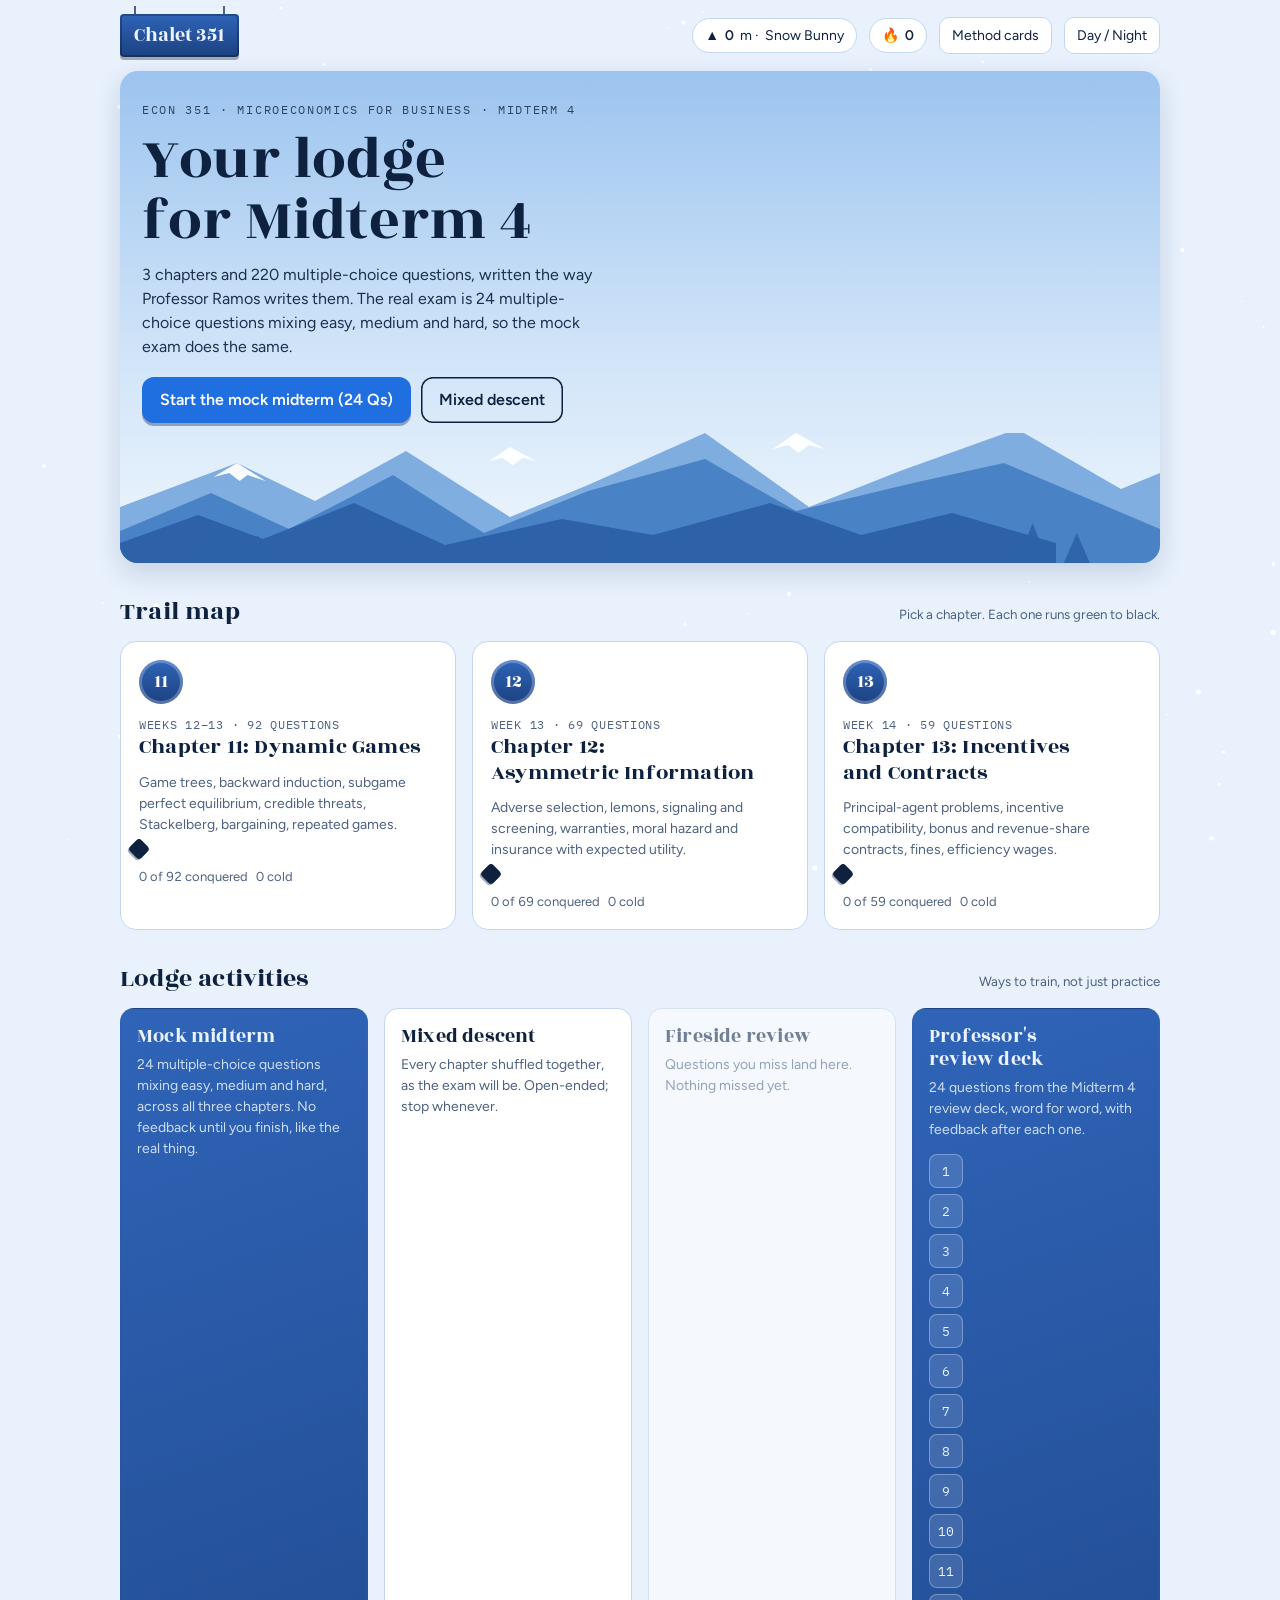
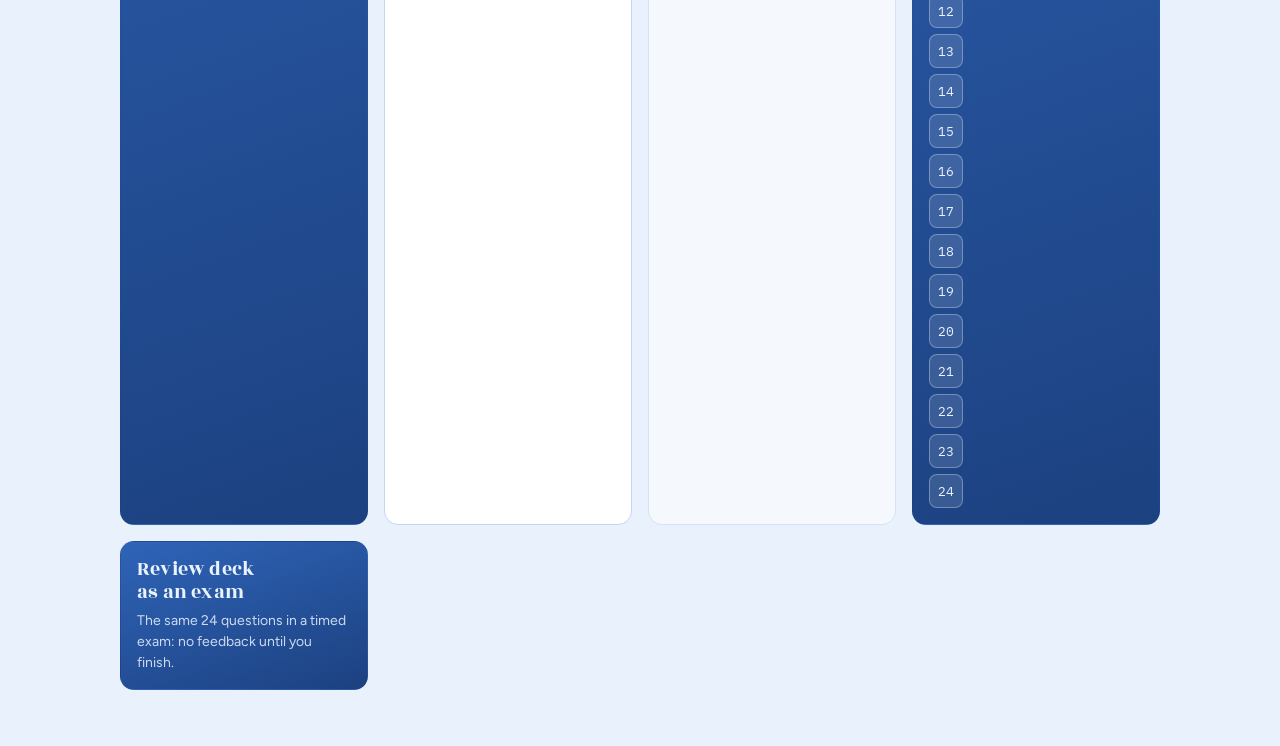
==== commit 2d569110: "Add Incentives and Contracts lecture and Midterm 4 review-session questions Co-Authored-By: Claude S" ====
--- a/index.html
+++ b/index.html
@@ -508,6 +508,20 @@
 Z('hw11-9',11,2,`Consider a modified Battle of the Sexes game with Player 1 playing first and Player 2 playing second after observing Player 1's choice. Payoffs: (U, L) = 3,2; (U, R) = 1,1; (D, L) = 0,0; (D, R) = 2,3. Look at the game tree. Player 2 has`,'an incentive to threaten R, which wouldn\'t be credible',['an incentive to threaten L, which would be credible','an incentive to threaten R, which would be credible','an incentive to threaten L, which wouldn\'t be credible','no incentive to make a threat'],`Player 2 would like Player 1 to play D, because (D, R) gives her 3. A believed threat to play R after U would push Player 1 to D. But after U, Player 2's best reply is L (2 &gt; 1), so the threat is <b>not credible</b>. The SPE is (U, L).`,
  {fig:tree(N(1,[['U',N(2,[['L',lf(3,2)],['R',lf(1,1)]])],['D',N(2,[['L',lf(0,0)],['R',lf(2,3)]])]]))});
 
+/* --- review session: sequential game, Stackelberg, repeated game --- */
+E('rv-1',11,2,`Consider a sequential game. Player 1 chooses L<sub>1</sub> or R<sub>1</sub>. After L<sub>1</sub>, Player 2 chooses L<sub>2</sub> (payoffs 100, 1) or R<sub>2</sub> (payoffs 1, 2). After R<sub>1</sub>, Player 2 chooses L<sub>2</sub> (payoffs 0, 3) or R<sub>2</sub> (payoffs 2, 2). A strategy is written (P1, P2 after L<sub>1</sub>, P2 after R<sub>1</sub>). What is the subgame perfect equilibrium?`,['(L<sub>1</sub>, L<sub>2</sub>, L<sub>2</sub>)','(L<sub>1</sub>, R<sub>2</sub>, L<sub>2</sub>)','(R<sub>1</sub>, R<sub>2</sub>, L<sub>2</sub>)','(L<sub>1</sub>, R<sub>2</sub>)','(R<sub>1</sub>, L<sub>2</sub>, R<sub>2</sub>)'],'B',
+ `Player 2 moves last: after L<sub>1</sub> she picks R<sub>2</sub> (2 &gt; 1); after R<sub>1</sub> she picks L<sub>2</sub> (3 &gt; 2). Player 1 compares L<sub>1</sub> → 1 and R<sub>1</sub> → 0, and plays L<sub>1</sub>. SPE: <b>(L<sub>1</sub>, R<sub>2</sub>, L<sub>2</sub>)</b>. A strategy must say what Player 2 does at <i>every</i> node, so (D) is incomplete.`,
+ {fig:tree(N(1,[['L₁',N(2,[['L₂',lf(100,1)],['R₂',lf(1,2)]])],['R₁',N(2,[['L₂',lf(0,3)],['R₂',lf(2,2)]])]]))});
+E('rv-2',11,3,`Stackelberg model. Demand: Q = 50 − 2P. Firm 1 (first mover) has MC = 1. Firm 2 (second mover) has MC = 3. There is no fixed cost. What is Firm 1's quantity?`,['Q<sub>1</sub> = 24','Q<sub>1</sub> = 26','Q<sub>1</sub> = 17.3','Q<sub>1</sub> = 9','Q<sub>1</sub> = 35'],'B',
+ `Inverse demand: P = 25 − 0.5Q. Firm 2: MR<sub>2</sub> = 25 − 0.5Q<sub>1</sub> − Q<sub>2</sub> = 3, so Q<sub>2</sub> = 22 − 0.5Q<sub>1</sub>. Firm 1: P = 14 − 0.25Q<sub>1</sub>, MR<sub>1</sub> = 14 − 0.5Q<sub>1</sub> = 1, so <b>Q<sub>1</sub> = 26</b>. Then Q<sub>2</sub> = 9 and P = 7.5.`);
+Z('rv-3',11,3,`Same Stackelberg market (Q = 50 − 2P, Firm 1 leader with MC = 1, Firm 2 follower with MC = 3). In the SPE Q<sub>1</sub> = 26, Q<sub>2</sub> = 9 and P = 7.5. What is Firm 1's profit?`,'169',['168','156','175.5','195'],`Profit<sub>1</sub> = (7.5 − 1)(26) = <b>169</b>.`);
+E('rv-4',11,3,`Same Stackelberg market. Can Firm 1 do better by producing the monopoly quantity, Q<sub>1</sub> = 24?`,['Yes: Q<sub>1</sub> = 24 maximizes a monopolist\'s profit','Yes: with Q<sub>1</sub> = 24 the price is higher','No: Firm 2 responds by producing more, and Firm 1\'s profit falls','No: Firm 2 would leave the market','No: Firm 1 would lose money'],'C',
+ `Firm 2 still best responds: Q<sub>2</sub> = 22 − 12 = 10, so P = 25 − 17 = 8 and Firm 1 earns (8 − 1)(24) = 168, less than 169 in the Stackelberg equilibrium. The monopoly quantity ignores Firm 2's reaction.`);
+E('rv-5',11,3,`Stage game (payoffs Player 1, Player 2): (Cooperate, Cooperate) = 15,15; (Cooperate, Not Cooperate) = −20,30; (Not Cooperate, Cooperate) = 20,−10; (Not Cooperate, Not Cooperate) = 10,10. The game is repeated infinitely and Player 2 plays a cooperative grim-trigger strategy. For what values of the interest rate r does Player 1 best respond by cooperating?`,['r ≤ 1','r ≤ 1/3','1/3 ≤ r ≤ 1','r ≥ 1','r ≤ 1/2'],'A',
+ `Cooperate: 15 + 15/r. Deviate: 20 + 10/r. Cooperate if 5/r ≥ 5, so <b>r ≤ 1</b>.`,{fig:mx(['Cooperate','Not Cooperate'],['Cooperate','Not Cooperate'],[['15,15','-20,30'],['20,-10','10,10']],{cap:false})});
+E('rv-6',11,3,`Same repeated game. For what values of r is it a Nash equilibrium for <b>both</b> players to play the cooperative grim-trigger strategy?`,['r ≤ 1','r ≤ 1/3','1/3 ≤ r ≤ 1','r ≥ 1','r ≤ 1/2'],'B',
+ `Player 1 needs r ≤ 1. Player 2 earns 30 when he deviates: 15 + 15/r ≥ 30 + 10/r, so 5/r ≥ 15 and r ≤ 1/3. Both must not deviate, so <b>r ≤ 1/3</b>. The player with the bigger deviation gain is the binding one.`,{fig:mx(['Cooperate','Not Cooperate'],['Cooperate','Not Cooperate'],[['15,15','-20,30'],['20,-10','10,10']],{cap:false})});
+
 /* ===== CHAPTER 12: ASYMMETRIC INFORMATION ===== */
 E('c12-1',12,2,`How many of the following options are best described as examples of adverse selection?<br>I - Lemons problem in the market for used cars<br>II - Risk Averse individuals in the market for extra health care coverage<br>III - Risk Averse drivers purchasing extra auto insurance<br>IV - The fact that managers cannot directly observe the actions of workers`,['All four options','Zero options','One option only','Two options only','Three options only'],'C',
  `Only I is adverse selection (hidden type before the deal). II and III are just risk-averse consumers' preferences. IV is moral hazard (hidden action after the deal).`);
@@ -600,6 +614,19 @@
  `Gym and insurance: 76.22. No gym with insurance: 0.75√(6000 − 120 − 100) + 0.25√(6000 − 120) = 0.75√5780 + 0.25√5880 ≈ 76.19. He still prefers the gym (76.22 &gt; 76.19), so the co-pay <b>fixes the moral hazard problem</b>. He also still buys the insurance: no insurance with the gym gives 0.1√4660 + 0.9√5940 ≈ 76.19 &lt; 76.22.`,{ramos:15,given:`From the previous question: u(I) = √I, income $6000, doctor $1280, gym $60 (sickness probability 10% with the gym, 75% without), premium $120, co-pay $100.`});
 E('m4-16',12,3,`Consumers have utility u(I) = √I and income $8000. The cost of going to the doctor is $2400, and the cost of going to the gym is $120. If the consumer goes to the gym, the probability of getting sick is 20%; if he does not go to the gym, the probability of getting sick is 60%. When sick, the consumer must go to the doctor. An insurance company is offering an insurance plan with a premium of $360 and a co-pay of $600 (that is, the consumer must pay the $600 if he goes to the doctor). [Keep as many decimals as possible during all your computations.] Which of the following describes what the consumer does?`,['He buys the insurance and goes to the gym.','He buys the insurance and does not go to the gym.','He does not buy the insurance and goes to the gym.','He does not buy the insurance and does not go to the gym.','He is indifferent between buying and not buying the insurance.'],'A',
  `Compute the four options. Insurance + gym: 0.2√(8000 − 120 − 360 − 600) + 0.8√(8000 − 120 − 360) = 0.2√6920 + 0.8√7520 ≈ <b>86.01</b>. Insurance, no gym: 0.6√7040 + 0.4√7640 ≈ 85.31. No insurance + gym: 0.2√5480 + 0.8√7880 ≈ 85.82. No insurance, no gym: 0.6√5600 + 0.4√8000 ≈ 80.68. The best is to <b>buy the insurance and go to the gym</b>.`,{ramos:16});
+
+/* --- review session: car insurance and key concepts --- */
+Z('car-1',12,2,`There are many consumers. Each has a car worth $10,000. In an accident, fixing the car costs $7,500. Utility is U(X) = √X. Driving carefully costs $1,000 (an opportunity cost). If careful, the accident probability is 10%; if not careful, 90%. Suppose car insurance does not exist. Which does the consumer choose, and what is the fair insurance premium (the expected loss when everyone drives carefully)?`,'He drives carefully (89.25 versus 55); the fair premium is $750',['He drives carelessly (89.25 versus 55); the fair premium is $6,750','He drives carefully; the fair premium is $7,500','He drives carelessly; the fair premium is $750'],`Careful: 0.1√(10,000 − 7,500 − 1,000) + 0.9√(10,000 − 1,000) = 0.1√1,500 + 0.9√9,000 ≈ 89.25. Not careful: 0.9√2,500 + 0.1√10,000 = 55. Everyone drives carefully, so the accident probability is 10% and the fair premium is 0.1 × 7,500 = <b>$750</b>.`);
+E('car-2',12,3,`Same car insurance example (careful driving without insurance gives 89.25). Insurance companies sell full insurance at P = $750. What happens?`,['Consumers buy it and keep driving carefully; insurers break even','Consumers do not buy it','Consumers buy it and stop driving carefully; insurers lose money','Only careful drivers buy it','Consumers buy it, drive carefully and insurers earn a profit'],'C',
+ `Careful with insurance: √(10,000 − 750 − 1,000) = √8,250 ≈ 90.83. Not careful with insurance: √(10,000 − 750) = √9,250 ≈ 96.18. Insured, he stops being careful, so the accident probability is 90% and the insurer pays 0.9 × 7,500 = 6,750 per policy. Profit = 750 − 6,750 = <b>−$6,000</b>: <b>moral hazard</b>.`);
+Z('car-3',12,3,`Same example. Insurers raise the price to P = $6,750 to cover the cost of careless drivers. What happens?`,'Nobody buys it: the insurance market collapses because of moral hazard',['Everybody buys it and drives carelessly','Everybody buys it and drives carefully','Only careful drivers buy it'],`Careless with insurance at $6,750: √(10,000 − 6,750) = √3,250 ≈ 57. That is far below 89.25 from driving carefully without insurance, so nobody buys. The insurer cannot charge enough to cover the extra accidents.`);
+E('car-4',12,3,`Same example. The insurer charges P = $750 and also makes the consumer pay a $1,300 deductible every time he has an accident. What happens?`,['Consumers buy it and drive carefully','Consumers buy it and do not drive carefully','Consumers do not buy it and drive carefully','Consumers do not buy it and do not drive carefully','Consumers are indifferent between all four'],'A',
+ `Careful with the deductible: 0.1√(10,000 − 750 − 1,300 − 1,000) + 0.9√(10,000 − 750 − 1,000) = 0.1√6,950 + 0.9√8,250 ≈ 90.08. Not careful with the deductible: 0.9√(10,000 − 750 − 1,300) + 0.1√9,250 ≈ 89.86. He drives carefully. He also buys, because 90.08 &gt; 89.25 (careful, no insurance). The deductible solves moral hazard. The insurer expects to pay 0.1 × (7,500 − 1,300) = 620 per policy and earns 750 − 620 = $130, because risk-averse consumers pay more than the expected loss.`);
+Z('car-5',12,2,`In the car insurance example, the insurer charges $750 with a $1,300 deductible and expects to pay 0.1 × (7,500 − 1,300) = $620 per policy. Why do consumers still buy it?`,'They are risk averse, so they pay more than their expected loss to reduce risk',['The premium equals the expected loss','They cannot drive without insurance','The deductible makes accidents impossible'],`Consumers pay $750 against an expected payout of $620: not fair insurance. Because of risk aversion the careful-driver-with-insurance utility (90.08) is still above no insurance (89.25). The insurer earns $130 per policy.`);
+E('kc-1',12,2,`Which of the following is an example of moral hazard?`,['The seller of a used car knows more about its mechanical problems than the buyer','A consumer with auto insurance takes more risks while driving','Unskilled drivers are more likely to buy extra insurance','Sick people are more likely to buy health insurance','A worker\'s effort translates directly into output that the firm observes'],'B',
+ `Moral hazard is a hidden <i>action</i> that affects the other party's payoff, taken after the contract. (A), (C) and (D) are hidden types, so adverse selection. (E) is not moral hazard, because output reveals the effort.`);
+Z('kc-2',12,2,`The seller of a used car knows how many sets of tires the car has gone through, while the buyer does not. Is this an adverse selection problem?`,'No: the information does not affect the buyer\'s payoff in a way that creates a hidden-type problem',['Yes: the seller knows more than the buyer','Yes: it is a lemons problem','No: it is a moral hazard problem'],`Adverse selection needs a hidden type whose information can <i>negatively affect the payoffs</i> of the less-informed party, as with the hidden quality of a used car. Information that does not matter to the buyer's payoff is a non-example.`);
+Z('kc-3',12,2,`Signaling versus screening: which statement is correct?`,'In signaling the better-informed side moves first; in screening the less-informed side moves first and designs the offer',['In signaling the less-informed side moves first','In both, the less-informed side moves first','In both, the informed side moves first'],`Signaling: the side with better information sends a costly credible signal first (a warranty, education). Screening: the side with less information designs the offer (a wage for a degree, a menu of plans) so that each type self-selects. Cheap talk is not a credible signal.`);
 
 /* ===== CHAPTER 13: INCENTIVES AND CONTRACTS ===== */
 Z('c13-1',13,2,`A firm produces output q and sells it for a price p = 20 per unit. The production function is q = 2h, where h is the number of hours worked. The worker's cost of effort is c = h². Benchmark: the firm's owner (principal) is also the only worker (agent), and chooses h to maximize utility = earnings − effort cost. How many hours will she work, and what will be her utility?`,'h = 20 ; utility = 400',['h = 10 ; utility = 100','h = 20 ; utility = 200','h = 40 ; utility = 400','h = 10 ; utility = 400'],`Utility = 20(2h) − h² = 40h − h². FOC: 40 − 2h = 0, so h = 20, and utility = 800 − 400 = <b>400</b>.`);
@@ -671,6 +698,35 @@
 E('m4-24',13,3,`A risk-neutral worker can choose low or high effort. The manager only observes revenue, which can be low ($400) or high ($800). If the worker chooses low effort, his effort cost is $0 and revenue is high with probability 25%. If he chooses high effort, his effort cost is $30 and revenue is high with probability 75%. The worker's outside option is $0. The firm pays the worker w<sub>L</sub> if revenue is low and w<sub>H</sub> if revenue is high. By law, payments can never be negative (w<sub>L</sub> ≥ 0 and w<sub>H</sub> ≥ 0). The worker's utility equals his expected payment minus his effort cost. Under the cheapest contract that leads the worker to choose high effort, the worker's expected utility is ______.`,['$60','$45','$30','$15','$0'],'D',
  `Incentive compatibility: 0.75w<sub>H</sub> + 0.25w<sub>L</sub> − 30 ≥ 0.25w<sub>H</sub> + 0.75w<sub>L</sub>, so 0.5(w<sub>H</sub> − w<sub>L</sub>) ≥ 30 and w<sub>H</sub> − w<sub>L</sub> ≥ 60. The cheapest contract sets w<sub>L</sub> = 0 (limited liability) and w<sub>H</sub> = 60. Expected pay = 0.75(60) = 45, so utility = 45 − 30 = <b>$15</b>. The worker keeps a rent because he cannot be paid less than zero.`,{ramos:24});
 
+/* --- Incentives and Contracts lecture and review session --- */
+Z('ic-1',13,2,`An owner sells output at $12 per unit. Production is q = 4h (h = hours worked), so revenue is 12 × 4h = 48h. The worker's cost of effort is 3h². Benchmark: the owner works alone and chooses h to maximize her surplus 48h − 3h². How many hours does she work, and what is the surplus?`,'h = 8 and surplus = 192',['h = 4 and surplus = 96','h = 8 and surplus = 384','h = 16 and surplus = 192'],`Marginal benefit = marginal cost: 48 = 6h, so h = 8. Surplus = 48(8) − 3(8)² = 384 − 192 = <b>192</b>.`);
+Z('ic-2',13,3,`Same firm (revenue 48h, worker's effort cost 3h²), but now the owner and the worker are different people. The owner chooses an hourly wage w; the worker then chooses hours h to maximize wh − 3h². The owner's profit is 48h − wh. What wage does the owner choose, and how many hours does the worker work?`,'w = 24 and h = 4',['w = 48 and h = 8','w = 24 and h = 8','w = 12 and h = 2'],`Worker: w − 6h = 0, so h = w/6. Owner: profit = (48 − w)(w/6) = 8w − w²/6. FOC: 8 − w/3 = 0, so <b>w = 24</b> and h = 4.`);
+Z('ic-3',13,3,`With the hourly wage w = 24 and h = 4, the owner earns (48 − 24)(4) = 96 and the worker earns 24(4) − 3(4)² = 48. With the efficient wage w = 48 the worker works 8 hours, the owner earns 0 and the worker 192. Why does the owner choose w = 24?`,'She gives up a bigger pie (144 instead of 192) in order to keep a bigger slice (96 instead of 0)',['It maximizes total surplus','The worker refuses to work more than 4 hours','The owner cannot observe the worker\'s hours'],`The contract affects both the size of the surplus and how it is split. With w = 24 total surplus is 144, below 192, but the owner's share rises from 0 to 96.`);
+Z('ic-4',13,2,`The owner rents her firm to the worker for a fixed amount R, and the worker keeps all the revenue (revenue 48h, effort cost 3h²). If the worker refuses he gets $0. What is the highest rent R he will accept?`,'$192',['$96','$144','$384'],`The worker maximizes 48h − 3h² − R, so 48 = 6h and h = 8: efficient. His payoff before the rent is 48(8) − 3(8)² = 192, so he accepts any R ≤ <b>$192</b>. The owner keeps the whole surplus, like a two-part tariff.`);
+E('ic-5',13,3,`A salesperson can choose low effort (sales $60, cost $0) or high effort (sales $100, cost $10). His outside option is $85. The firm pays w<sub>H</sub> if sales are $100 and w<sub>L</sub> if sales are $60, and wants high effort. Which contract should the firm offer?`,['w<sub>H</sub> = 95, w<sub>L</sub> = 85','w<sub>H</sub> = 90, w<sub>L</sub> = 90','w<sub>H</sub> = 100, w<sub>L</sub> = 95','w<sub>H</sub> = 85, w<sub>L</sub> = 75','w<sub>H</sub> = 95, w<sub>L</sub> = 95'],'A',
+ `Incentive: w<sub>H</sub> − 10 ≥ w<sub>L</sub>, so w<sub>H</sub> − w<sub>L</sub> ≥ 10. Participation: w<sub>H</sub> − 10 ≥ 85, so w<sub>H</sub> ≥ 95. The cheapest contract sets both: <b>w<sub>H</sub> = 95, w<sub>L</sub> = 85</b>. Profit = 100 − 95 = $5 and the worker gets exactly his outside option.`);
+E('ic-6',13,2,`Same salesperson (outside option $85, effort costs $10, sales $100 with high effort and $60 with low effort). The firm offers w<sub>H</sub> = $100 if sales are $100 and w<sub>L</sub> = $95 if sales are $60. Which constraints hold?`,['Both hold','Participation only','Incentive compatibility only','Neither','The salesperson will not sign and will not work'],'B',
+ `High effort: 100 − 10 = 90 ≥ 85, so he signs (participation holds). Low effort: 95 &gt; 90, so he shirks (incentive compatibility fails). Incentives come from the <b>gap</b> w<sub>H</sub> − w<sub>L</sub> ≥ 10, not from the level of pay.`);
+E('ic-7',13,3,`Revenue is $10,000 or $20,000 (50% each) with low effort (cost $0) and $20,000 or $30,000 (50% each) with high effort (cost $2,500). The outside option is $6,000, and the firm and worker are risk neutral. The worker gets a share b of revenue. The firm offers 30%. Is the contract incentive compatible, and does it satisfy participation?`,['Both','Incentive compatible only','Participation only','Neither','It depends on the firm\'s profit'],'B',
+ `Low effort: 0.3 × 15,000 = 4,500. High effort: 0.3 × 25,000 − 2,500 = 5,000. Since 5,000 &gt; 4,500 he works hard (IC holds). But 5,000 &lt; 6,000, so he does not sign (participation fails).`);
+E('ic-8',13,3,`Same revenue-sharing setup (low effort: $10,000 or $20,000, cost $0; high effort: $20,000 or $30,000, cost $2,500; outside option $6,000). What is the smallest share b that gets high effort AND a signature?`,['25%','30%','34%','40%','50%'],'C',
+ `Incentives: 25,000b − 2,500 ≥ 15,000b, so b ≥ 0.25. Participation: 25,000b − 2,500 ≥ 6,000, so b ≥ 0.34. Both must hold, so <b>34%</b>. The firm's expected profit is 0.66 × 25,000 = $16,500.`);
+Z('ic-9',13,3,`A risk-averse salesperson has utility √wage − cost of effort. Low effort gives sales of $10 for sure (cost 0). High effort gives sales of $20 or $10 with 50% each (cost 1). His outside option is $1 for sure (utility 1). If the firm could see effort, it would pay $4 for sure. If effort is hidden, the cheapest contract that gets high effort is w<sub>H</sub> = $9 if sales are $20 and w<sub>L</sub> = $1 if sales are $10. What is the extra $1 of expected pay ($5 versus $4) paying for?`,'The risk the worker now bears: a risk premium',['The worker\'s higher effort','A bonus that makes the worker better off','Nothing: the firm is wasting it'],`The worker's utility is 1 in both cases. In the hidden-effort case, incentives force risk onto a risk-averse worker, and that risk costs money. Firm: 15 − 5 = 10 instead of 15 − 4 = 11. Total surplus falls from 12 to 11.`);
+Z('ic-10',13,3,`Risk-averse worker with utility √wage − cost of effort. Hidden effort: the incentive and participation constraints are √w<sub>H</sub> − √w<sub>L</sub> ≥ 2 and √w<sub>H</sub> + √w<sub>L</sub> ≥ 4. The cheapest contract makes both bind. What are w<sub>H</sub> and w<sub>L</sub>?`,'w<sub>H</sub> = 9 and w<sub>L</sub> = 1',['w<sub>H</sub> = 4 and w<sub>L</sub> = 4','w<sub>H</sub> = 16 and w<sub>L</sub> = 4','w<sub>H</sub> = 6 and w<sub>L</sub> = 2'],`Add the two equations: 2√w<sub>H</sub> = 6, so √w<sub>H</sub> = 3 and w<sub>H</sub> = 9. Then √w<sub>L</sub> = 1 and w<sub>L</sub> = 1. Expected pay = 0.5(9) + 0.5(1) = 5.`);
+E('ic-11',13,3,`A risk-neutral worker can choose low effort (cost $0; revenue is $500 with probability 20%, else $300) or high effort (cost $10; revenue is $500 with probability 40%). His outside option is $0 and pay can never be below $0. The firm wants high effort. What is the cheapest contract?`,['w<sub>L</sub> = −10, w<sub>H</sub> = 40','w<sub>L</sub> = 0, w<sub>H</sub> = 50','w<sub>L</sub> = 0, w<sub>H</sub> = 25','w<sub>L</sub> = 10, w<sub>H</sub> = 40','w<sub>L</sub> = 0, w<sub>H</sub> = 40'],'B',
+ `Incentives: 0.4w<sub>H</sub> + 0.6w<sub>L</sub> − 10 ≥ 0.2w<sub>H</sub> + 0.8w<sub>L</sub>, so w<sub>H</sub> − w<sub>L</sub> ≥ 50. Without a floor the cheapest is w<sub>L</sub> = −10, w<sub>H</sub> = 40 (the worker pays the firm $10 after bad news), but pay cannot be negative. With the floor w<sub>L</sub> = 0 and <b>w<sub>H</sub> = 50</b>. Expected pay 0.4 × 50 = 20, so the worker gets a $10 rent above his outside option.`);
+Z('ic-12',13,3,`In the bonus-with-a-floor example, incentives need w<sub>H</sub> − w<sub>L</sub> ≥ 50, effort costs $10, and pay can never be below $0. The cheapest contract is w<sub>L</sub> = 0, w<sub>H</sub> = 50, so the worker keeps a $10 rent. Why doesn't the firm lower w<sub>H</sub> to take that rent away?`,'Incentives need w<sub>H</sub> − w<sub>L</sub> ≥ 50, and w<sub>L</sub> cannot go below $0',['Lowering w<sub>H</sub> would violate participation','The worker is risk averse and needs a risk premium','The firm wants to be fair to the worker'],`When you cannot punish, you must reward: with the floor the gap of 50 can only come from raising w<sub>H</sub>, and the reward leaves the worker a rent. Without the floor (w<sub>L</sub> = −10, w<sub>H</sub> = 40) he gets exactly his outside option.`);
+Z('ic-13',13,2,`If renting the firm to the worker is efficient, why isn't everyone an entrepreneur?`,'Most workers dislike risk, and most workers cannot pay the rent upfront (limited liability)',['Renting the firm destroys incentives','Owners never rent their capital','Entrepreneurs always earn less than employees'],`The two problems with renting the firm are <b>risk</b> (less risk-averse people become entrepreneurs) and <b>limited liability</b> (renting needs $192 upfront, and people without funds are excluded). The owner then falls back on the hourly wage and total surplus drops from 192 to 144, a $48 loss.`);
+Z('ic-14',13,3,`In a competitive labor market with no unemployment, every firm pays the efficiency wage of $12 instead of the market wage of $10 to discourage shirking. Do workers still have a reason to work hard?`,'No: with no unemployment a fired worker finds another $12 job at once, so the cost of being fired is small',['Yes: being fired always costs $2 per hour','Yes: higher pay always raises effort','No: workers are paid too much to care about their jobs'],`If every firm pays $12 and nobody is unemployed, a fired shirker simply finds another $12 job. The wage works as an efficiency wage only when there is <b>unemployment</b>, so that the cost of being fired is high and workers worry about losing their jobs.`);
+Z('ic-15',13,2,`Safelite Glass moved installers from hourly wages to piece rates, and output per worker rose about 44%. About half of the gain came from the same workers working harder. What explains the other half?`,'More productive workers joined and stayed (selection)',['The same workers worked longer hours','Prices fell','The firm stopped measuring output'],`The other half came from selection, as in Chapter 12: piece rates attract and keep more productive workers. Installing windshields is a good case because output is easy to measure and mostly under the worker's control.`);
+E('ic-16',13,3,`A risk-neutral worker can choose low effort (cost $0; revenue is $500 with probability 20%, else $300) or high effort (cost $10; revenue is $500 with probability 40%). Instead of a flat wage, the manager pays the worker 30% of revenue. Which effort does he choose, and what is the firm's expected profit?`,['High effort; expected profit $266','Low effort; expected profit $238','High effort; expected profit $285','Low effort; expected profit $272','High effort; expected profit $380'],'A',
+ `High: 0.3(0.4 × 500 + 0.6 × 300) − 10 = 0.3(380) − 10 = 104. Low: 0.3(0.2 × 500 + 0.8 × 300) = 0.3(340) = 102. High effort wins. The firm keeps 70%: 0.7 × 380 = <b>$266</b>.`);
+E('ic-17',13,3,`Same worker (risk neutral; low effort: cost $0, revenue $500 with probability 20%; high effort: cost $10, revenue $500 with probability 40%, else $300). The manager pays him x% of revenue. What is the minimum x that gets high effort, and what is the firm's expected profit at that x?`,['x = 25%; profit $285','x = 30%; profit $266','x = 20%; profit $304','x = 25%; profit $266','x = 35%; profit $247'],'A',
+ `High: 380x − 10. Low: 340x. High is chosen if 40x ≥ 10, so <b>x ≥ 25%</b>. The firm keeps 75% of the expected revenue of 380: 0.75 × 380 = <b>$285</b>.`);
+Z('ic-18',13,3,`Same setup as the previous question, but now the worker is risk averse with u(I) = √I and is paid x% of revenue. Compared with the 25% needed by the risk-neutral worker, the minimum share that gets high effort is`,'higher than 25%, because high effort adds risk and the worker dislikes risk',['lower than 25%','exactly 25%','impossible to compute, and could be higher or lower'],`High effort introduces risk (a better chance of $500, but also a spread of payments), and a risk-averse worker dislikes risk, so a bigger share is needed. The lecture notes the minimum is about 26.8%, which has to be found numerically.`);
+E('ic-19',13,3,`Eye-Kya hires one worker. During each hour H the worker produces 2 chairs (Q = 2H), and his cost of working is H²/3. The worker receives b for each chair and maximizes income minus cost. Eye-Kya faces inverse demand P = 56 − Q, and profit equals revenue minus labor costs. What is the optimal payment b*?`,['b* = 2','b* = 6','b* = 4','b* = 8','b* = 3'],'C',
+ `Worker: H = Q/2, so his cost is Q²/12 and he maximizes bQ − Q²/12: b − Q/6 = 0 and Q = 6b. Firm: profit = (56 − Q)Q − bQ = (56 − 6b)(6b) − 6b² = 336b − 42b². FOC: 336 − 84b = 0, so <b>b* = 4</b>. Then Q = 24, P = 32.`);
+
 /* normalize */
 QS.forEach(q=>{q.opts=q.opts.slice(0,5);if(q.opts.length!==5)console.warn('opts',q.id,q.opts.length)});
 const BYID=Object.fromEntries(QS.map(q=>[q.id,q]));
@@ -916,6 +972,8 @@
    <div class="card"><h3>Pirates game (n pirates)</h3><ol><li>Start with the last two pirates: the second-to-last keeps everything (a tie is enough).</li><li>Each proposer needs just enough votes: majority, with ties passing.</li><li>He buys those votes with one coin each from the pirates who would get <b>0</b> in the next proposer's equilibrium.</li><li>Indifferent pirates vote against, so give them one coin, not zero.</li></ol><p style="margin:8px 0 0;font-size:14px">Six pirates, 15 coins: (13, 0, 1, 0, 1, 0).</p></div>
    <div class="card"><h3>Centipede and empty threats</h3><ul><li>Solve from the last node. Each mover takes if taking beats the value of continuing.</li><li>The game ends in period 1, however many periods there are.</li><li>A Nash equilibrium that relies on a threat the player would not carry out is not subgame perfect.</li><li>Number of strategies = product of the number of actions at each of the player's decision nodes.</li></ul></div>
    <div class="card"><h3>Finitely repeated games</h3><ul><li>Unique stage-game NE and a known end: play it every period.</li><li>Several stage-game NE: promise the better one, threaten the worse one. Compare follow versus deviate with discounting.</li><li>Uncertain end behaves like discounting, so cooperation can survive.</li></ul></div>
+   <div class="card"><h3>Participation and incentive constraints</h3><ol><li>Pick the action you want from the agent.</li><li><b>IC:</b> that action pays at least as much as every other action. Incentives come from the <i>gap</i> w<sub>H</sub> − w<sub>L</sub>, not from the level.</li><li><b>PC:</b> expected utility ≥ the outside option.</li><li>Cheapest contract: make both bind and solve.</li></ol><p style="margin:8px 0 0;font-size:14px">Risk-averse worker: the extra pay is a risk premium. Floor on pay (limited liability): the worker keeps a rent.</p></div>
+   <div class="card"><h3>Car insurance recipe</h3><ol><li>Compute expected utility for each choice: careful or not, insured or not.</li><li>Pay the premium (and deductible or co-pay if hit) in every relevant state.</li><li>Fair premium = expected loss with the behavior the consumer chooses.</li><li>If insured people stop taking care, the insurer's cost jumps: moral hazard. A deductible restores care.</li></ol></div>
    <div class="card"><h3>Calculus reminders</h3><ul style="list-style:none;padding:0;font-size:14px"><li class="fx">d(ax²)/dx = 2ax</li><li class="fx">d(a√x)/dx = a/(2√x)</li><li class="fx">Maximize: set the derivative to zero</li><li class="fx">u(I) = √I: u(100) = 10, u(64) = 8</li></ul></div>
   </div>`;
   app.onclick=e=>{if(e.target.closest('#b'))go(home)};
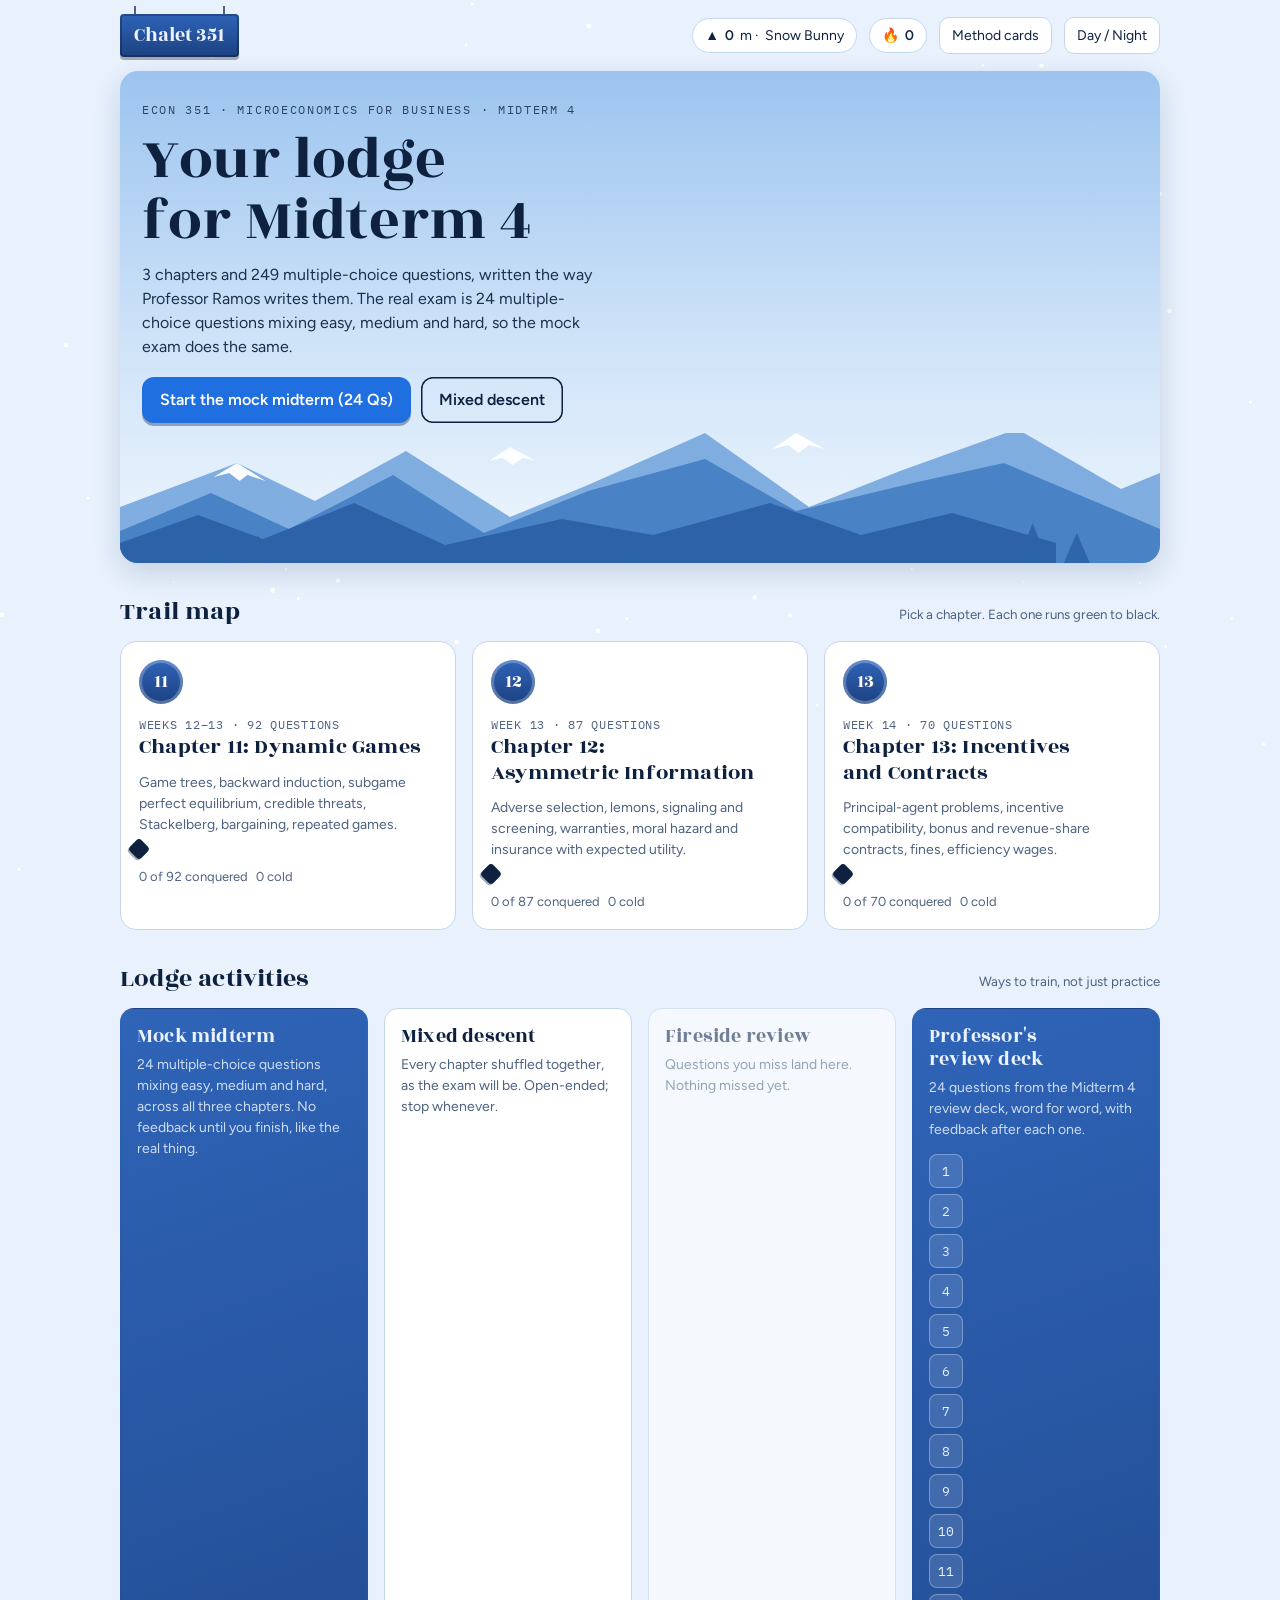
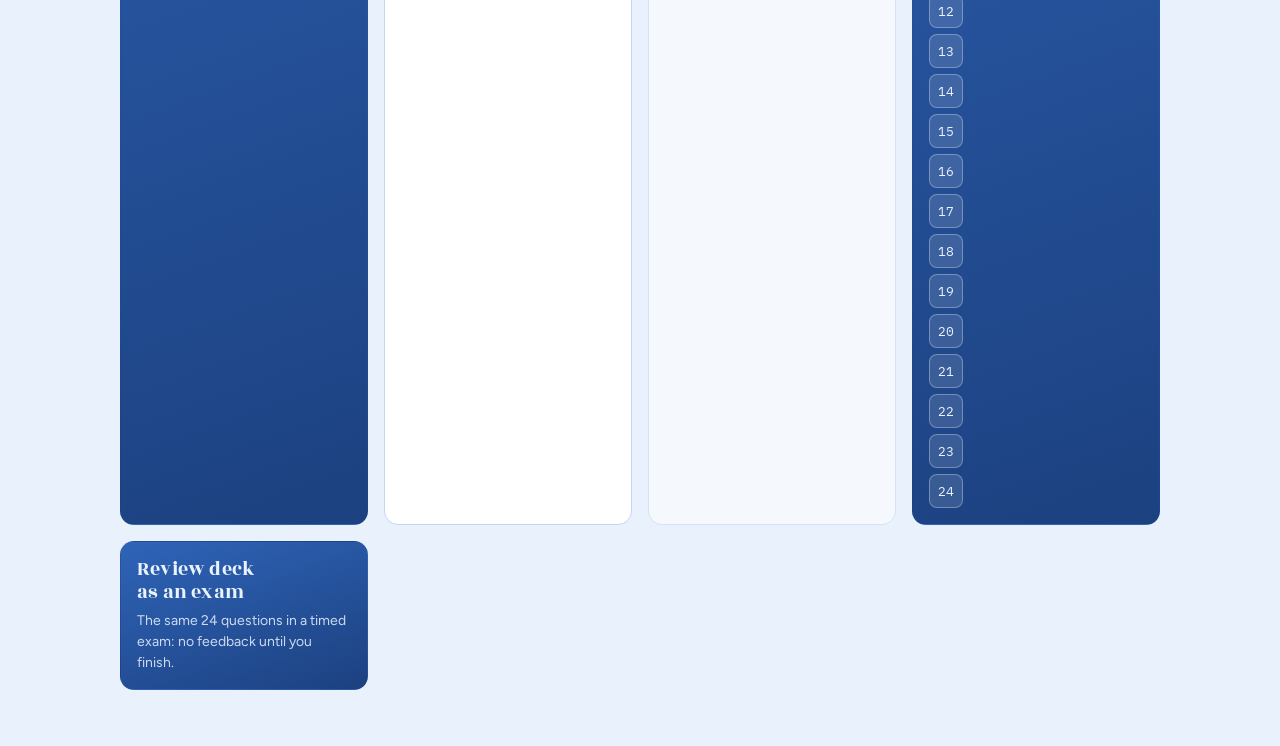
==== commit 9af69186: "Add Chapter 12 and 13 homework questions Co-Authored-By: Claude Sonnet 5.5 <noreply@anthropic.com> C" ====
--- a/index.html
+++ b/index.html
@@ -628,6 +628,33 @@
 Z('kc-2',12,2,`The seller of a used car knows how many sets of tires the car has gone through, while the buyer does not. Is this an adverse selection problem?`,'No: the information does not affect the buyer\'s payoff in a way that creates a hidden-type problem',['Yes: the seller knows more than the buyer','Yes: it is a lemons problem','No: it is a moral hazard problem'],`Adverse selection needs a hidden type whose information can <i>negatively affect the payoffs</i> of the less-informed party, as with the hidden quality of a used car. Information that does not matter to the buyer's payoff is a non-example.`);
 Z('kc-3',12,2,`Signaling versus screening: which statement is correct?`,'In signaling the better-informed side moves first; in screening the less-informed side moves first and designs the offer',['In signaling the less-informed side moves first','In both, the less-informed side moves first','In both, the informed side moves first'],`Signaling: the side with better information sends a costly credible signal first (a warranty, education). Screening: the side with less information designs the offer (a wage for a degree, a menu of plans) so that each type self-selects. Cheap talk is not a credible signal.`);
 
+/* --- Chapter 12 homework --- */
+E('hw12-1',12,2,`Over the past several years, the federal government has rescued a few financially distressed banks and other large private companies, and the key reasons for these actions is to stabilize financial markets and to prevent additional business failures that may arise from the original problem. However, critics of these interventions argue that these actions generate a moral hazard problem. Why?`,['Government oversight of rescued firms is typically based on limited information, so the outcome is economically inefficient.','Rescued firms will have a difficult time buying insurance in private markets, so the government will also have to insure the firm against losses from fire, theft, etc.','Managers have more information about the financial strength of their firm than government officials, so the rescue attempts may be unnecessary.','Managers may be more likely to invest in risky projects if they believe the government will save the firm in case of failure.','Both options A and C are correct.'],'D',
+ `Moral hazard is a hidden action after the "insurance" is in place: if managers expect a rescue, they no longer bear the full cost of failure and take riskier actions. (A) and (C) describe hidden information about the firm's strength, not a change in behavior.`);
+Z('hw12-2',12,1,`When sellers have more information about products than buyers do, we should expect ______ goods to drive ______ goods out of the market.`,'low-quality ; high-quality',['high-quality ; low-quality','average-quality ; high-quality','low-quality ; low-quality'],`Akerlof's lemons: buyers pay for average quality, so owners of high-quality goods leave the market. <b>Bad drives out good.</b>`);
+E('hw12-3',12,2,`The problem of adverse selection in insurance results in a situation in which`,['people choose too much coverage because they do not understand the complex information in the policies.','people choose too little coverage because they do not understand the complex information in the policies.','risk averse individuals choose too much coverage.','risk loving individuals choose too little coverage.','unhealthy people become more likely to buy insurance than healthy people, which drives premiums up, which drives even more healthy people away from the market.','healthy people become more likely to buy insurance than unhealthy people, which drives premiums up, which drives even more unhealthy people away from the market even though they are the ones who need it most.'],'E',
+ `Those who know they are costly to insure (unhealthy people) are the most eager to buy. The insurer must raise premiums, which pushes out healthier customers, and the pool gets worse. The unraveling is a spiral of rising premiums.`);
+E('hw12-4',12,2,`Assume that a particular state has decided to outlaw the sharing of individuals' credit histories as an illegal invasion of privacy. As a result of this action we would expect the`,['cost of borrowing money to rise.','number of loans to unworthy credit risks to rise.','problems of asymmetric information to become more severe.','all of the above','none of the above'],'D',
+ `Lenders lose information about borrowers: more bad risks get loans (B), asymmetric information worsens (C), and lenders protect themselves with higher interest rates (A). <b>All of the above.</b>`);
+E('hw12-5',12,1,`When firms participate in group health insurance for all employees, it might reduce health insurance premiums because it reduces the ______ problem.`,['empty threat','moral hazard','principal-agent','adverse selection','Prisoner\'s Dilemma'],'D',
+ `A group plan covers everyone, healthy and unhealthy, so the insurer is not left with only the sickest customers: it reduces <b>adverse selection</b>.`);
+Z('hw12-6a',12,1,`Classify: "Unhealthy people are more likely to want health insurance."`,'ADV (adverse selection)',['MOR (moral hazard)','NOT (neither)'],`A hidden type (health) drives who buys: adverse selection.`);
+Z('hw12-6b',12,2,`Classify: "Risk averse individuals are more likely to want health insurance."`,'NOT (neither)',['ADV (adverse selection)','MOR (moral hazard)'],`Risk aversion is a preference, not hidden information that makes the insured costlier to the insurer. Neither problem.`);
+Z('hw12-6c',12,1,`Classify: "Unskilled drivers purchasing extra auto insurance."`,'ADV (adverse selection)',['MOR (moral hazard)','NOT (neither)'],`The hidden type (driving skill) leads the riskiest drivers to buy more cover: adverse selection.`);
+Z('hw12-6d',12,2,`Classify: "Risk loving drivers not purchasing auto insurance."`,'NOT (neither)',['ADV (adverse selection)','MOR (moral hazard)'],`They simply value insurance less. Staying out of the market does not hurt the insurer through hidden information or hidden action.`);
+Z('hw12-6e',12,1,`Classify: "The fact that managers cannot directly observe the actions of workers."`,'MOR (moral hazard)',['ADV (adverse selection)','NOT (neither)'],`A hidden action taken after the contract: moral hazard.`);
+Z('hw12-6f',12,1,`Classify: "The fact that health insurance companies cannot observe if clients are exercising regularly."`,'MOR (moral hazard)',['ADV (adverse selection)','NOT (neither)'],`Exercise is a hidden action that changes the probability of getting sick: moral hazard.`);
+Z('hw12-7a',12,2,`A consumer has income $100 and u(I) = √I. If he gets sick he must go to the doctor, which costs $75. If he goes to the gym (cost $10) he gets sick with probability 10%; if not, with probability 90%. His expected utility if he goes to the gym (no insurance) is approximately`,'8.93',['5.50','9.08','9.62'],`0.10√(100 − 10 − 75) + 0.90√(100 − 10) = 0.10√15 + 0.90√90 ≈ 0.387 + 8.538 = <b>8.93</b>.`);
+Z('hw12-7b',12,2,`Same consumer (income $100, u = √I, doctor $75, gym $10, sickness probability 10% with the gym and 90% without). His expected utility if he does NOT go to the gym (no insurance) is approximately`,'5.50',['8.93','9.62','4.50'],`0.90√(100 − 75) + 0.10√100 = 0.90(5) + 0.10(10) = <b>5.50</b>.`);
+Z('hw12-7c',12,3,`Same consumer. An insurance company offers full insurance for a premium p = 7.5 paid upfront. If he gets sick the insurer pays the doctor in full. His expected utility if he buys the insurance AND goes to the gym is approximately`,'9.08',['8.93','9.62','8.54'],`Insured, his income no longer depends on getting sick: √(100 − 10 − 7.5) = √82.5 ≈ <b>9.08</b>.`);
+E('hw12-7d',12,3,`Same consumer and insurance (premium 7.5, full coverage). His expected utility if he buys the insurance and does NOT go to the gym is √(100 − 7.5) ≈ 9.62, which is higher than 9.08 with the gym. This question describes an example of`,['adverse selection','moral hazard','a lemons market','signaling','screening'],'B',
+ `Once insured, he stops going to the gym (9.62 &gt; 9.08), which raises the probability of getting sick to 90% and the insurer's cost. A hidden action after the contract: <b>moral hazard</b>.`);
+Z('hw12-8',12,3,`Same consumer (income $100, u = √I, doctor $75, gym $10; 10% sick with the gym, 90% without). The insurer now offers a plan with premium p = 7.5 and a copay: when sick he pays $13 and the insurer pays the rest. His expected utility with the gym is about 9.01 and without the gym about 8.99. Will he go to the gym?`,'Yes: 9.01 &gt; 8.99, so the copay solves the moral hazard problem',['No: 8.99 &gt; 9.01 means he skips the gym','No: insurance always removes the incentive','Yes, but only because the premium is high'],`Gym: 0.1√(100 − 10 − 7.5 − 13) + 0.9√(100 − 10 − 7.5) = 0.1√69.5 + 0.9√82.5 ≈ 9.008. No gym: 0.9√(100 − 7.5 − 13) + 0.1√(100 − 7.5) ≈ 8.987. The gym wins, so <b>yes</b>.`);
+E('hw12-9',12,2,`Group A (high skill) has education cost C<sub>A</sub>(y) = $10y; Group B (low skill) has C<sub>B</sub>(y) = $16y. Skill is private information, and firms observe years of education. Firms offer a wage of $80 to workers with y = 3 years of education or more, and $40 to workers with less. Workers choose either y = 3 or y = 0. Which statements are true?<br>1) Group A will choose to go to school for y = 3 years.<br>2) Group B will choose not to go to school (y = 0).<br>3) Firms can use y = 3 years of education as a market signal of the worker's skill.`,['1, 2 and 3 are true','1 and 2 are true, 3 is false','1 and 3 are true, 2 is false','2 and 3 are true, 1 is false','1, 2 and 3 are false'],'A',
+ `Group A: 80 − 3(10) = 50 &gt; 40, so A goes. Group B: 80 − 3(16) = 32 &lt; 40, so B does not. Only the high type gets the degree, so <b>all three are true</b>.`);
+E('hw12-10',12,3,`Same workers (C<sub>A</sub> = $10y, C<sub>B</sub> = $16y). Now firms offer $80 to workers with y = 2 years of education or more, and $40 to workers with less. Which statements are true?<br>1) Group A will choose to go to school for y = 2 years.<br>2) Group B will choose not to go to school (y = 0).<br>3) Firms can use y = 2 years of education as a market signal of the worker's skill.`,['1, 2 and 3 are true','1 and 2 are true, 3 is false','1 is true, 2 and 3 are false','2 and 3 are true, 1 is false','1, 2 and 3 are false'],'C',
+ `Group A: 80 − 2(10) = 60 &gt; 40, so A goes (1 true). Group B: 80 − 2(16) = 48 &gt; 40, so B <i>also</i> goes (2 false). Both types get the degree, so it does not signal skill (3 false). The requirement is too short. The wage gain is 40, so the types separate only if 40/16 ≤ y* ≤ 40/10, that is <b>2.5 ≤ y* ≤ 4</b>.`);
+
 /* ===== CHAPTER 13: INCENTIVES AND CONTRACTS ===== */
 Z('c13-1',13,2,`A firm produces output q and sells it for a price p = 20 per unit. The production function is q = 2h, where h is the number of hours worked. The worker's cost of effort is c = h². Benchmark: the firm's owner (principal) is also the only worker (agent), and chooses h to maximize utility = earnings − effort cost. How many hours will she work, and what will be her utility?`,'h = 20 ; utility = 400',['h = 10 ; utility = 100','h = 20 ; utility = 200','h = 40 ; utility = 400','h = 10 ; utility = 400'],`Utility = 20(2h) − h² = 40h − h². FOC: 40 − 2h = 0, so h = 20, and utility = 800 − 400 = <b>400</b>.`);
 Z('c13-2',13,3,`Now the owner (principal) and the worker (agent) are different people. The owner chooses a per hour wage w, then the agent chooses hours h to maximize wh − h². The owner maximizes profit = pq − wh with p = 20 and q = 2h. In the SPE, the wage and hours are`,'w = 20 ; h = 10',['w = 20 ; h = 20','w = 10 ; h = 20','w = 40 ; h = 10','w = 10 ; h = 10'],`Worker: w − 2h = 0, so h = w/2. Owner: profit = 40h − wh = 20w − w²/2, FOC 20 − w = 0, <b>w = 20</b>, h = 10. Profit = 200, worker utility = 100.`);
@@ -727,6 +754,28 @@
 E('ic-19',13,3,`Eye-Kya hires one worker. During each hour H the worker produces 2 chairs (Q = 2H), and his cost of working is H²/3. The worker receives b for each chair and maximizes income minus cost. Eye-Kya faces inverse demand P = 56 − Q, and profit equals revenue minus labor costs. What is the optimal payment b*?`,['b* = 2','b* = 6','b* = 4','b* = 8','b* = 3'],'C',
  `Worker: H = Q/2, so his cost is Q²/12 and he maximizes bQ − Q²/12: b − Q/6 = 0 and Q = 6b. Firm: profit = (56 − Q)Q − bQ = (56 − 6b)(6b) − 6b² = 336b − 42b². FOC: 336 − 84b = 0, so <b>b* = 4</b>. Then Q = 24, P = 32.`);
 
+/* --- Chapter 13 homework --- */
+E('hw13-1a',13,2,`In a particular labor market, the market-clearing wage is $20. Which of the following statements is true?`,['A wage w = $30 would be an efficiency wage because it can be used to penalize adverse selection.','A wage w = $14 would be an efficiency wage because it can be used to penalize adverse selection.','A wage w = $25 would be an efficiency wage because it can be used to penalize shirking.','A wage w = $13 would be an efficiency wage because it can be used to penalize shirking.','None of the above'],'C',
+ `An efficiency wage is <b>above</b> the market-clearing wage and is used to penalize <b>shirking</b> (a hidden action): fired workers lose a well-paid job. $25 &gt; $20 fits. $14 and $13 are below the market wage. An efficiency wage is not a tool against adverse selection.`);
+E('hw13-2',13,1,`The "efficiency wage" is the wage at which`,['employees have no incentive to shirk.','employees have an incentive to do the optimal (positive) amount of shirking.','the cost of looking for work is equal to the value of the leisure time for the unemployed individual.','there is no unemployment.','there is only frictional unemployment.'],'A',
+ `The firm pays a wage high enough that the threat of being fired deters shirking. It is above the market-clearing wage, so some unemployment exists.`);
+E('hw13-3',13,3,`A risk-neutral worker can choose Low or High effort. The manager cannot observe the worker's action, but can observe the realized revenue (either $100 or $200). Low Effort: cost for worker $0; probability of low revenue ($100) 75%, high revenue ($200) 25%. High Effort: cost $8; probability of low revenue 25%, high revenue 75%. Instead of offering a flat wage, the manager pays the worker x% of the revenue of the firm. Compute the minimum x such that the worker would be willing to exert high effort.`,['x = 8%','x = 12%','x = 16%','x = 20%','x = 25%'],'C',
+ `High: x(0.25 × 100 + 0.75 × 200) − 8 = 175x − 8. Low: x(0.75 × 100 + 0.25 × 200) = 125x. High is chosen if 50x ≥ 8, so <b>x ≥ 16%</b>.`);
+E('hw13-4',13,2,`Eye-Kya is a new furniture company. It hires one worker to produce chairs. Let Q be the number of chairs produced. The worker chooses how many hours H to work. During each hour worked, the employee is able to produce 6 chairs. For the worker, his personal cost of working is simply Cost of working = H²/3. The worker receives from Eye-Kya a payment b for each chair produced. The worker's utility equals his income minus his cost of working. The worker chooses the number of hours that maximizes his utility. The worker's optimal choice is:`,['H* = 3b','H* = 6b','H* = 9b','H* = 12b','H* = 2b'],'C',
+ `Q = 6H, so utility = 6bH − H²/3. FOC: 6b − 2H/3 = 0, so <b>H* = 9b</b>.`);
+E('hw13-5',13,3,`Zack sells cars. The number of cars he is able to sell depends on his own effort e: Q = 3e. Zack's employer promises to pay him a bonus b for each car sold. However, there is a risk that the company will go bankrupt and will not be able to pay its employees. With probability 0.6 the company will survive and will pay the promised bonus; with probability 0.4 it will go bankrupt and pay nothing. Zack is risk-neutral, and when he chooses his effort he does not know if the company will go bankrupt or not; he only knows the probabilities. His effort cost is 3e². Find the optimal effort e* that maximizes Zack's expected utility.`,['e* = 0.2b','e* = 0.3b','e* = 0.5b','e* = 0.6b','e* = 1.8b'],'B',
+ `Expected income = 0.6 · b · 3e = 1.8be. Expected utility = 1.8be − 3e². FOC: 1.8b − 6e = 0, so <b>e* = 0.3b</b>.`);
+E('hw13-6',13,3,`A farmer can produce oranges according to the production function Q = 40e, where Q is the quantity of boxes of oranges and e is the farmer's effort level. For the farmer, the cost of effort is c = 10e². A local supermarket buys the oranges from the farmer and pays him a price b for each box. The farmer chooses the effort level that maximizes his own utility (income minus effort cost). The supermarket sells each box to consumers at a price P = $6. In addition to the cost of buying the oranges, the supermarket has other operational costs equal to 2Q. The supermarket maximizes its profit by optimally choosing the price b that it pays the farmer for each box. How much does the supermarket pay per box, b, and how many boxes does the farmer produce?`,['b = 1 ; Q = 80','b = 2 ; Q = 160','b = 3 ; Q = 240','b = 4 ; Q = 320','b = 2 ; Q = 80'],'B',
+ `Farmer: 40be − 10e², so e = 2b and Q = 40e = 80b. Supermarket: profit = (6 − b − 2)Q = (4 − b)(80b) = 320b − 80b². FOC: 320 − 160b = 0, so <b>b = 2</b> and Q = 160.`);
+E('hw13-7',13,3,`A fisherman can fish according to the production function Q = 2e, where Q is the quantity of fish (in pounds) and e is his effort level. His cost of effort is c = 0.5e². He sells all his fish to a sushi restaurant at a price b per pound; his utility equals income minus effort cost. The restaurant sells the fish to consumers at a price P per pound. Consumers are willing to pay the restaurant P = 200 − 6Q (inverse demand). The restaurant's only cost is what it pays the fisherman, and it chooses the price b that maximizes its own profit. At what price does the restaurant sell the fish to consumers?`,['P = 104','P = 96','P = 120','P = 140','P = 88'],'A',
+ `Fisherman: 2be − 0.5e², so e = 2b and Q = 4b. Restaurant: profit = (200 − 6Q − b)Q = (200 − 25b)(4b) = 800b − 100b². FOC: 800 − 200b = 0, so b = 4. Then Q = 16 and P = 200 − 6(16) = <b>104</b>.`);
+E('hw13-8',13,3,`YouTube receives one dollar in ad revenues for each person watching a video (P = 1). Arthur is a professional video-game player. The number Q of viewers of his video as a function of his effort e is Q = 8e. Arthur's effort cost is 2e², and his utility equals his income minus his effort cost. YouTube pays Arthur a bonus b for each person watching his video. YouTube also has an operational cost of 3Q². YouTube's profit equals the ad revenue minus the payment to Arthur and the operational cost. Find the bonus b* that maximizes YouTube's profit.`,['b* = 1/98 ≈ 0.0102','b* = 1/49 ≈ 0.0204','b* = 0.5','b* = 1','b* = 1/196 ≈ 0.0051'],'A',
+ `Arthur: 8be − 2e², so e = 2b and Q = 16b. YouTube: profit = (1 − b)Q − 3Q² = (1 − b)(16b) − 3(16b)² = 16b − 16b² − 768b² = 16b − 784b². FOC: 16 − 1,568b = 0, so <b>b* = 1/98 ≈ 0.0102</b>.`);
+Z('hw13-9',13,3,`A car dealership sells each car at P = $1,000. If the salesperson chooses effort e, then with probability 50e she sells 10 cars, and with probability 1 − 50e she sells only 5 cars. Her effort cost is C = 62,500e². The manager pays a bonus b for each car sold, and the worker maximizes expected income minus effort cost. The worker's best response function is`,'e = b/500',['e = b/250','e = b/125','e = 50b','e = b/1,000'],`Expected cars = 50e(10) + (1 − 50e)(5) = 5 + 250e. Utility = b(5 + 250e) − 62,500e². FOC: 250b − 125,000e = 0, so <b>e = b/500</b>. (The probability 50e must be at most 1, so e ≤ 0.02 and this formula applies for bonuses up to $10. Check the problem statement with your professor if the optimal bonus comes out larger.)`);
+E('hw13-10',13,3,`A factory employs 50 workers who produce handcrafted toys. Each worker can produce 5 toys in one hour, and is free to choose how many hours h to work. For each worker, the effort cost of working is 5h². The factory pays each worker a bonus b for each toy produced, and each worker's utility equals income minus effort cost. The factory sells each toy at P = 20. In addition to the bonus, the factory pays a material cost of 0.002Q², where Q is the total quantity produced by all workers. Find the bonus b that maximizes the factory's profit.`,['b = 4','b = 6','b = 8','b = 10','b = 12'],'C',
+ `Worker: 5bh − 5h², so h = b/2 and q = 5h = 2.5b. Total Q = 50q = 125b. Profit = 20Q − bQ − 0.002Q² = 2,500b − 125b² − 31.25b² = 2,500b − 156.25b². FOC: 2,500 − 312.5b = 0, so <b>b = 8</b>. Each worker works h = 4 hours and the factory produces Q = 1,000 toys.`);
+Z('hw13-10b',13,3,`Same factory (50 workers, each toy sells at P = 20, effort cost 5h², material cost 0.002Q²). At the optimal bonus b = 8, how many hours does each worker work, and how many toys does the factory produce in total?`,'h = 4 and Q = 1,000',['h = 8 and Q = 2,000','h = 4 and Q = 200','h = 2 and Q = 500'],`h = b/2 = 4, so each worker produces q = 5(4) = 20 toys. Total Q = 50(20) = <b>1,000</b>.`);
+
 /* normalize */
 QS.forEach(q=>{q.opts=q.opts.slice(0,5);if(q.opts.length!==5)console.warn('opts',q.id,q.opts.length)});
 const BYID=Object.fromEntries(QS.map(q=>[q.id,q]));
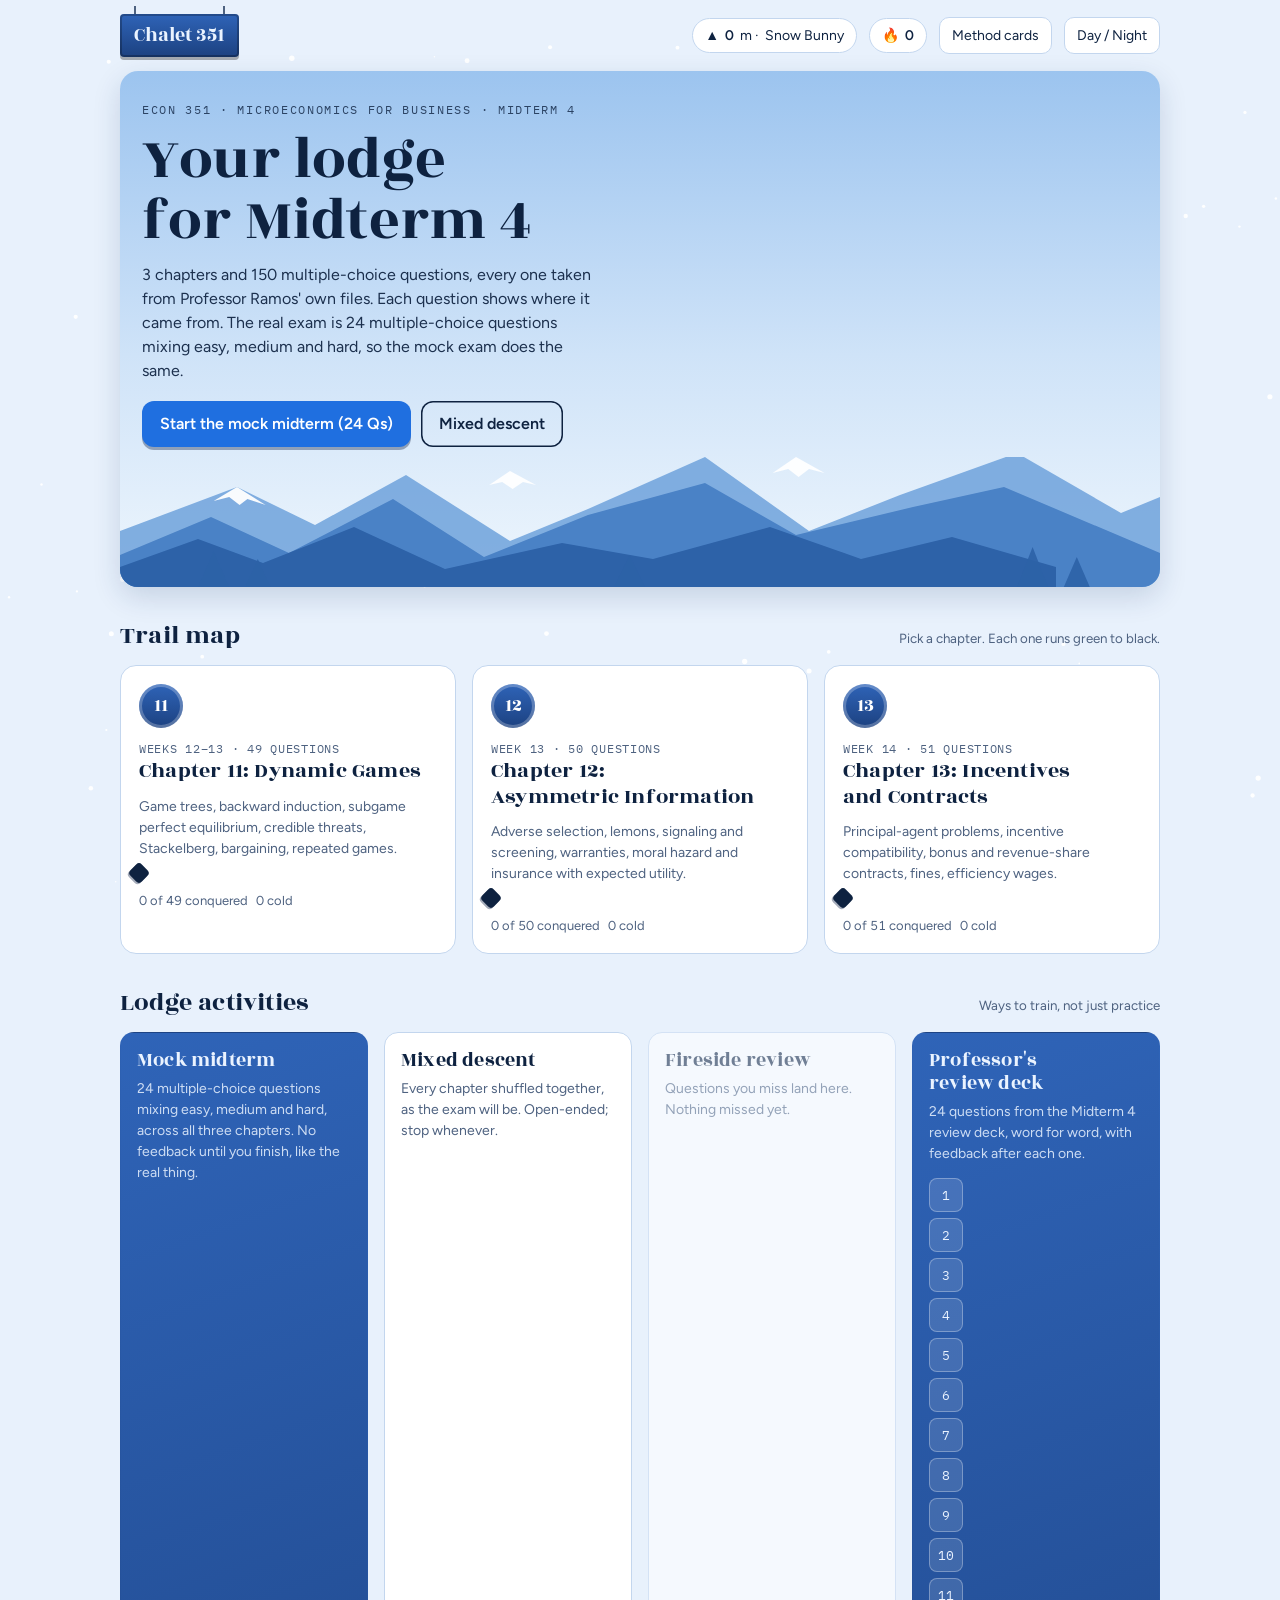
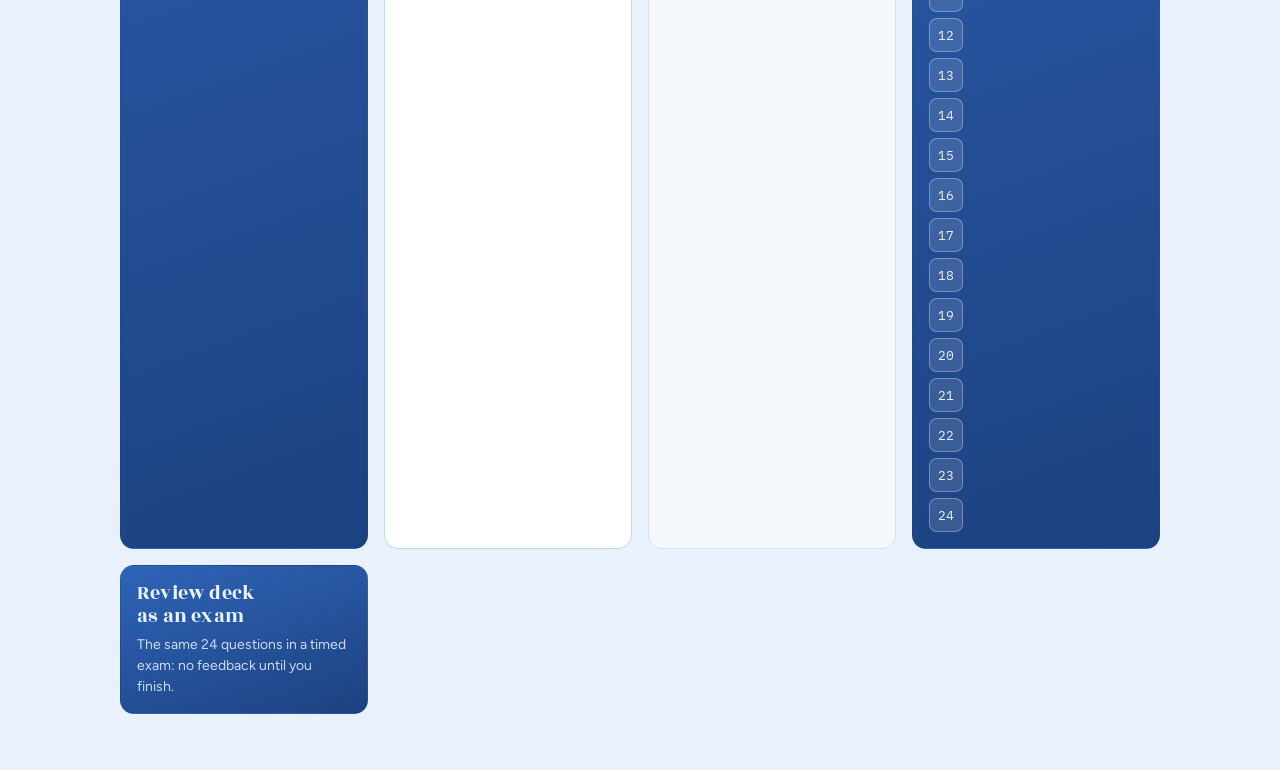
==== commit 50f566a1: "Keep only questions from Professor Ramos' own files; add source tags Removed every question that was" ====
--- a/index.html
+++ b/index.html
@@ -243,7 +243,7 @@
 function hash(s){let h=2166136261;for(let i=0;i<s.length;i++){h^=s.charCodeAt(i);h=Math.imul(h,16777619)}return h>>>0}
 function rng(seed){return()=>{seed=(Math.imul(seed,1664525)+1013904223)>>>0;return seed/4294967296}}
 function shuf(arr,r=Math.random){const a=arr.slice();for(let i=a.length-1;i>0;i--){const j=Math.floor(r()*(i+1));[a[i],a[j]]=[a[j],a[i]]}return a}
-const LET='ABCDE';
+const LET='ABCDEF';
 /* ---------- persistence ---------- */
 const KEY='chalet351_m4_v1';
 let S={pts:0,best:0,stats:{},mock:[],theme:null};
@@ -347,7 +347,6 @@
 E('c11-4',11,3,`The following table contains the possible actions and payoffs of players 1 and 2. Suppose it is a sequential game. If Player 2 plays first, and Player 1 plays after observing the choice of Player 2, then the equilibrium (SPE) payoff of Player 1 will be`,['9','8','20','7','11'],'E',
  `Now P1 reacts. If P2 plays L, P1 picks U (P2 gets 3). If C, P1 picks M (P2 gets 10). If R, P1 picks D (P2 gets 7). P2 picks C (10) and P1 gets <b>11</b>. So P1 prefers to move second (11 &gt; 9).`,
  {fig:mx(['U','M','D'],['L','C','R'],[['20,3','8,2','7,4'],['9,11','11,10','4,9'],['4,4','8,2','8,7']],{cap:false})});
-Z('c11-5',11,2,`Consider the information from the previous two questions (P1 earns 9 if Player 1 moves first, and 11 if Player 2 moves first). Does Player 1 prefer to play first (before Player 2), or does Player 1 prefer to play second (after Player 2)?`,'Second, because 11 is larger than 9',['First, because 9 is larger than 11','First, because moving first is always an advantage','Second, because 9 is larger than 11','Indifferent, because the game has the same equilibrium either way'],`Compare the SPE payoffs: 9 when moving first vs 11 when moving second. Moving first is not always an advantage; here it is a disadvantage.`);
 E('c11-6',11,1,`${SEQ} At the bottom of the decision tree, the first number represents the payoff of Player 1, while the second number represents the payoff of Player 2. In the SPE, the payoff of Player 2 is`,['1','2','3','4','5'],'B',
  `After a, Player 2 picks L (2 &gt; 1), so a gives P1 5. After b the payoff is (3,4), so b gives P1 3. P1 plays a, and P2 gets <b>2</b>.`,
  {fig:tree(N(1,[['a',N(2,[['L',lf(5,2)],['R',lf(2,1)]])],['b',lf(3,4)]]))});
@@ -398,53 +397,10 @@
  {fig:mx(['U','M','D'],['L','C','R'],[['3,-3','0,0','9,1'],['1,1','-3,3','8,4'],['4,5','-5,-7','10,3']])});
 Z('hw11-10b',11,2,`Now suppose the previous game (U: 3,−3 / 0,0 / 9,1; M: 1,1 / −3,3 / 8,4; D: 4,5 / −5,−7 / 10,3) is a sequential game, where Player 1 plays first and Player 2 plays after observing the choice of Player 1. In the SPE, the payoff of Player 1 will be`,'9',['4','8','10','3'],`P2 reacts: after U → R, after M → R, after D → L. P1 compares (U,R) = 9, (M,R) = 8, (D,L) = 4 and plays U: <b>9</b>, much better than the simultaneous 4. The first mover gains.`,
  {fig:mx(['U','M','D'],['L','C','R'],[['3,-3','0,0','9,1'],['1,1','-3,3','8,4'],['4,5','-5,-7','10,3']])});
-E('b11-1',11,2,`Bargaining. Player 1 makes a take it or leave it offer: she can propose 1C, which gives (6,2) if Player 2 accepts, or E, which gives (4,4) if Player 2 accepts. If Player 2 rejects, both get (0,0). In the subgame perfect equilibrium, the payoffs are`,['(6,2)','(4,4)','(0,0)','(6,2) or (4,4), depending on Player 2','Player 1 plays a mixed strategy'],'A',
- `Player 2 accepts anything that gives her more than 0, so she accepts both offers. Player 1 therefore proposes the one she likes best, 1C, and gets <b>(6,2)</b>. The proposer with the take it or leave it offer takes almost everything.`,
- {fig:tree(N(1,[['1C',N(2,[['A',lf(6,2)],['R',lf(0,0)]])],['E',N(2,[['A',lf(4,4)],['R',lf(0,0)]])]]))});
-E('b11-2',11,3,`Bargaining with a counteroffer. Player 1 proposes 1C (6,2) or E (4,4). If Player 2 rejects, she can make a counteroffer (E gives (2,2); 2C gives (1,3)) that Player 1 then accepts or rejects. The payoffs are cut in half in the second round. In the subgame perfect equilibrium, what offer does Player 1 make, and what are the payoffs?`,['She proposes 1C and the payoffs are (6,2)','She proposes E and the payoffs are (4,4)','She proposes 1C and the payoffs are (1,3)','She proposes E and the payoffs are (1,3)','She proposes E and the payoffs are (2,2)'],'B',
- `Backward induction. In the second round Player 1 accepts anything (anything beats 0), so Player 2 counteroffers 2C and gets 3 (not 2). After 1C, Player 2 compares accepting (2) with rejecting (3), so she rejects, and Player 1 ends with (1,3). After E, Player 2 compares accepting (4) with rejecting (3), so she accepts: (4,4). Player 1 prefers E (4 &gt; 1). <b>E, payoffs (4,4)</b>.`,
- {fig:tree(N(1,[['1C',N(2,[['A',lf(6,2)],['R',N(2,[['E',N(1,[['A',lf(2,2)],['R',lf(0,0)]])],['2C',N(1,[['A',lf(1,3)],['R',lf(0,0)]])]])]])],['E',N(2,[['A',lf(4,4)],['R',N(2,[['E',N(1,[['A',lf(2,2)],['R',lf(0,0)]])],['2C',N(1,[['A',lf(1,3)],['R',lf(0,0)]])]])]])]]))});
-Z('p11-1',11,3,`Ten ferocious old pirates are dividing their plunder (100 gold coins). No single coin can be subdivided. Pirate 1 proposes a sharing rule. All ten pirates vote. If a majority (even a tie is enough) accepts, the division is carried out. Otherwise the first pirate is thrown overboard (worse than getting no gold) and P2 makes a proposal, and so on. Pirates perform backward induction, and whenever a pirate is indifferent about voting for or against a proposal he votes against. What does Pirate 1 propose in equilibrium?`,'P1 keeps 96, and P3, P5, P7 and P9 get 1 coin each',['P1 keeps 100','P1 keeps 91 and every other pirate gets 1','P1 keeps 96, and P2, P4, P6 and P8 get 1 coin each','P1 keeps 55 and P2 through P10 split the rest evenly'],`Work backward. With 2 pirates left, P9 keeps 100 (a tie passes). With 3 left, P8 needs one more vote: P10 gets 1. And so on, each proposer buys just enough votes from the pirates who would get 0 in the next round. With 10 pirates P1 needs 5 votes and buys P3, P5, P7, P9 with 1 coin each: <b>(96, 0, 1, 0, 1, 0, 1, 0, 1, 0)</b>.`);
-Z('o11-1',11,1,`Backward induction is a method to solve a sequential game that consists of`,'starting at the last decision nodes and working back to the first, choosing the best action for the player who moves at each node',['starting at the first decision node and choosing the action with the highest payoff for Player 1','finding the strategy that is optimal against every strategy of the opponent in a payoff matrix','averaging the payoffs of all terminal nodes','randomizing the moves of each player so that nobody can be exploited'],`Start at the end of the tree, replace each last node with the mover's best choice, and repeat back to the root.`);
-Z('o11-2',11,2,`In a sequential game, a Nash equilibrium that is <i>not</i> a subgame perfect equilibrium typically relies on`,'a threat that is not credible',['a dominant strategy','a mixed strategy','a payoff that is negative for both players','an action taken by the first mover'],`A subgame perfect equilibrium requires optimal play in every subgame. A Nash equilibrium that rests on a non-credible threat fails that test because the player would not carry out the threat if the node were reached.`);
-Z('o11-3',11,2,`Entry game: an Entrant chooses Out (payoffs (0,10)) or In. If In, the Incumbent chooses Fight (−3,2) or Accommodate (4,5). The first number is the Entrant's payoff. In the SPE, the Entrant's payoff is`,'4',['0','−3','5','10'],`After In, the Incumbent compares Fight (2) with Accommodate (5) and accommodates. The Entrant compares Out (0) with In (4) and enters. SPE payoffs (4,5). The threat to fight is not credible.`,
- {fig:tree(N(1,[['Out',lf(0,10)],['In',N(2,[['Fight',lf(-3,2)],['Accommodate',lf(4,5)]])]]))});
-Z('o11-4',11,2,`Stackelberg competition: compared with the Cournot equilibrium, the Stackelberg leader produces ______ and the follower produces ______.`,'more ; less',['less ; more','more ; more','less ; less','the same ; the same'],`By moving first and committing to a large quantity, the leader pushes the follower's best response down. Leader: more than Cournot. Follower: less. There is a first-mover advantage.`);
-Z('o11-5',11,3,`Firm 1 (leader) and Firm 2 (follower) are Stackelberg competitors with C<sub>1</sub> = 10Q<sub>1</sub> and C<sub>2</sub> = 10Q<sub>2</sub>. The market demand is Q<sup>D</sup> = 100 − P. In the SPE, the price is`,'P = 32.5',['P = 40','P = 55','P = 30','P = 37.5'],`Follower: MR<sub>2</sub> = 100 − Q<sub>1</sub> − 2Q<sub>2</sub> = 10, so Q<sub>2</sub> = 45 − 0.5Q<sub>1</sub>. Leader: P = 55 − 0.5Q<sub>1</sub>, MR<sub>1</sub> = 55 − Q<sub>1</sub> = 10, so Q<sub>1</sub> = 45, Q<sub>2</sub> = 22.5. P = 100 − 67.5 = <b>32.5</b>. (Cournot would give 40.)`);
-Z('o11-6',11,3,`A stage game is a Prisoner's Dilemma with payoffs: both Cooperate = 20 each; one deviates = 30 for the deviator and 0 for the other; both Not Cooperate = 10 each. The game is repeated infinitely, and players use the grim-trigger strategy. Cooperation is possible if the interest rate is`,'r ≤ 100%',['r ≤ 50%','r ≤ 25%','r ≥ 100%','r ≤ 200%'],`Cooperate: 20 + 20/r. Deviate: 30 + 10/r. Cooperate if 10/r ≥ 10, so <b>r ≤ 1 = 100%</b>.`);
-Z('o11-7',11,1,`A game is played exactly 10 times with a Prisoner's Dilemma stage game. The only subgame perfect equilibrium is`,'both players choose Not Cooperate in every period',['both players Cooperate in the first 9 periods','both players alternate between Cooperate and Not Cooperate','both players Cooperate in every period if r is small','a mixed strategy in each period'],`In the last period Not Cooperate is dominant. Knowing that, there is no future to protect in period 9, so it unravels all the way back to period 1.`);
 
 /* --- repeated games deck additions --- */
-Z('rg-1',11,2,`Consider a stage game with a unique Nash equilibrium. If it is repeated a finite number of times, the repeated game has`,'a single subgame perfect equilibrium: play the stage-game Nash equilibrium in every period',['many equilibria, including full cooperation if r is low','a single SPE in which players cooperate until the last period','no subgame perfect equilibrium','a mixed strategy equilibrium in every period'],`By backward induction the last period is the stage game, so the unique NE is played. Then the period before has no future to protect, and so on back to period 1.`);
-E('rg-2',11,2,`Consider the stage game below. How many pure strategy Nash equilibria does it have?`,['One: (b, B)','Two: (b, B) and (c, C)','Two: (a, A) and (b, B)','Three: (a, A), (b, B) and (c, C)','None'],'B',
- `Circle Player 1's best response in each column: A→b (7), B→b (4), C→c (2). Box Player 2's best response in each row: a→B (7), b→B (4), c→C (2). Cells with both: <b>(b,B) = (4,4) and (c,C) = (2,2)</b>. (a,A) pays 6,6 but each player gains by deviating, so it is not an equilibrium.`,{fig:mx(['a','b','c'],['A','B','C'],[['6,6','0,7','0,0'],['7,0','4,4','0,0'],['0,0','0,0','2,2']],{p1:'Player 1',p2:'Player 2'})});
-E('rg-3',11,3,`The stage game below is repeated twice. Players agree to play (a, A) in round 1, then (b, B) in round 2 if nobody deviated and (c, C) if someone did. Can (a, A) be played in round 1 of an SPE?`,['Yes: promise (b, B) in round 2, and threaten (c, C) after a deviation','No: the gain from deviating in round 1 is larger than the punishment in round 2','No: in a finitely repeated game, players can only play Nash equilibria of the stage game','Yes: (a, A) gives both players the highest payoffs','Yes, but only if the interest rate is above 100%'],'A',
- `Follow the agreement: 6 + 4 = 10. Deviate in round 1 (b against A): 7 + 2 = 9. Since 10 &gt; 9, deviating does not pay. Both round-2 outcomes are Nash equilibria of the stage game, so the threat is <b>credible</b>. Having <i>multiple</i> stage-game equilibria is what makes cooperation possible in a finite game.`,{fig:mx(['a','b','c'],['A','B','C'],[['6,6','0,7','0,0'],['7,0','4,4','0,0'],['0,0','0,0','2,2']],{p1:'Player 1',p2:'Player 2'})});
-Z('rg-4',11,3,`Same stage game and agreement as the previous question, but the game is now repeated <b>three</b> times (play (a, A) in round 1; afterwards (b, B) if nobody deviated and (c, C) if someone did). Compare following the agreement with deviating in round 1.`,'Follow: 6 + 4 + 4 = 14. Deviate: 7 + 2 + 2 = 11. Cooperation is even easier',['Follow: 6 + 4 + 4 = 14. Deviate: 7 + 4 + 4 = 15. Cooperation breaks down','Follow: 6 + 4 = 10. Deviate: 7 + 2 = 9. The extra round does not matter','Follow: 6 + 2 + 2 = 10. Deviate: 7 + 4 + 4 = 15. Cooperation breaks down'],`The gain from deviating today is 7 − 6 = 1. The loss in each later round is 4 − 2 = 2. More rounds mean a longer punishment, so cooperation is <b>easier</b> to sustain.`,{fig:mx(['a','b','c'],['A','B','C'],[['6,6','0,7','0,0'],['7,0','4,4','0,0'],['0,0','0,0','2,2']],{p1:'Player 1',p2:'Player 2'})});
-Z('rg-5',11,2,`In the stage game below, a loss of 4 − 2 = 2 in each later round and a gain of 7 − 6 = 1 today means that the players have an incentive to follow the agreement as long as`,'the punishment lasts at least one later round',['the game is repeated infinitely','the interest rate is above 100%','the stage game has a dominant strategy','the stage game has a unique Nash equilibrium'],`One later round of punishment costs 2, which exceeds the 1 gained by deviating. So with at least one more round to play, deviating does not pay.`,{fig:mx(['a','b','c'],['A','B','C'],[['6,6','0,7','0,0'],['7,0','4,4','0,0'],['0,0','0,0','2,2']],{p1:'Player 1',p2:'Player 2'})});
-E('opec-1',11,1,`Each OPEC member plays the following game. Country 1 chooses Collude or Increase Production; the other countries choose Collude or Increase Production. Payoffs (Country 1, Others): Collude/Collude = 4,4; Collude/Increase = 1,8; Increase/Collude = 8,1; Increase/Increase = 2,2. Is full collusion a Nash equilibrium if the game is played <b>once</b>?`,['Yes, because 4,4 is better for everybody','No: the only NE is (Increase Production, Increase Production)','Yes, if the other countries Collude','No: the only NE is (Collude, Collude)','There is no pure strategy NE'],'B',
- `Increase Production is dominant: 8 &gt; 4 against Collude and 2 &gt; 1 against Increase. The only NE is <b>(Increase, Increase)</b> = (2,2), worse for everyone than (4,4). A Prisoner's Dilemma.`,
- {fig:mx(['Collude','Increase Production'],['Collude','Increase Production'],[['4,4','1,8'],['8,1','2,2']],{p1:'Country 1',p2:'Other Countries'})});
-E('opec-2',11,3,`Same OPEC game (Collude/Collude = 4,4; Increase against Collude = 8 for the deviator; Increase/Increase = 2,2). The other countries play the trigger strategy: collude until somebody deviates once; after that, everybody increases production forever. Compare Country 1's present value of colluding forever with deviating today. What is the highest interest rate at which collusion is possible?`,['r = 25%','r = 50%','r = 100%','r = 200%','r = 75%'],'B',
- `Collude forever: 4 + 4/r. Deviate: 8 + 2/r. Collude if 4 + 4/r ≥ 8 + 2/r, so 2/r ≥ 4 and <b>r ≤ 0.5 = 50%</b>.`);
-Z('opec-3',11,3,`In a Prisoner's Dilemma stage game, both Collude = 5 each; deviating against a colluder gives the deviator 10; both Increase Production = 2 each. Players use the trigger strategy and the game is repeated infinitely. What is the highest interest rate at which collusion is possible?`,'r = 60%',['r = 40%','r = 100%','r = 150%','r = 30%'],`Collude: 5 + 5/r. Deviate: 10 + 2/r. Collude if 3/r ≥ 5, so <b>r ≤ 0.6</b>.`);
-Z('opec-4',11,2,`The OPEC example reinterpreted as an uncertain ending: each leader has probability δ of staying in power next year, so the present value of colluding forever is 4 + δ4 + δ²4 + …. Defining δ = 1/(1 + r), what does the condition r ≤ 0.5 mean for δ?`,'δ ≥ 2/3, about 66%: leaders must be likely enough to stay in power',['δ ≤ 2/3: leaders must be unlikely to stay in power','δ ≥ 1/2: leaders must have even odds of staying','δ ≥ 0.9 only','The condition does not depend on δ'],`δ = 1/(1 + r), so r = (1 − δ)/δ. With r ≤ 1/2: δ ≥ 1/1.5 = <b>2/3 ≈ 66%</b>. Leaders with a high chance of staying in power (dictators, monarchies) are the ones who collude.`);
-Z('opec-5',11,2,`If δ = 1/(1 + r) is the probability that a leader stays in power next year, which interest rate corresponds to δ = 0.8?`,'r = 25%',['r = 20%','r = 80%','r = 125%','r = 8%'],`r = (1 − δ)/δ = 0.2/0.8 = <b>0.25</b>.`);
 
 /* --- dynamic games deck: Stackelberg walkthrough, pirates, 3x3 --- */
-Z('sk-1',11,2,`Firm 1 and Firm 2 produce soybeans. The market demand is Q = 109 − p, and each firm has cost Cost = Q (so MC = 1). Firm 2 observes Q<sub>1</sub> and then chooses Q<sub>2</sub> to maximize π<sub>2</sub> = (109 − Q<sub>1</sub> − Q<sub>2</sub>)Q<sub>2</sub> − Q<sub>2</sub>. Firm 2's best response is`,'Q<sub>2</sub> = 54 − 0.5Q<sub>1</sub>',['Q<sub>2</sub> = 108 − Q<sub>1</sub>','Q<sub>2</sub> = 54 − Q<sub>1</sub>','Q<sub>2</sub> = 54.5 − 0.5Q<sub>1</sub>'],`π<sub>2</sub> = 108Q<sub>2</sub> − Q<sub>2</sub>² − Q<sub>1</sub>Q<sub>2</sub>. FOC: 108 − 2Q<sub>2</sub> − Q<sub>1</sub> = 0, so <b>Q<sub>2</sub> = 54 − 0.5Q<sub>1</sub></b>. The MC of 1 is why the intercept is 108 and not 109.`);
-Z('sk-2',11,2,`Same market (Q = 109 − p, MC = 1 for both). Firm 2 responds with Q<sub>2</sub> = 54 − 0.5Q<sub>1</sub>. Firm 1 is the leader and anticipates this. In the SPE, Firm 1 produces`,'Q<sub>1</sub> = 54',['Q<sub>1</sub> = 36','Q<sub>1</sub> = 27','Q<sub>1</sub> = 108'],`Substitute the best response: π<sub>1</sub> = 108Q<sub>1</sub> − Q<sub>1</sub>² − Q<sub>1</sub>(54 − 0.5Q<sub>1</sub>) = 54Q<sub>1</sub> − 0.5Q<sub>1</sub>². FOC: 54 − Q<sub>1</sub> = 0, so <b>Q<sub>1</sub> = 54</b>. Then Q<sub>2</sub> = 27 and p = 109 − 81 = 28.`);
-Z('sk-3',11,2,`Same market. In the SPE Q<sub>1</sub> = 54, Q<sub>2</sub> = 27 and the price is p = 28. Which firm earns the higher profit?`,'Firm 1, the leader: 1,458 versus 729',['Firm 2, the follower: 1,458 versus 729','They earn the same profit','Firm 2, the follower, because it sees Q<sub>1</sub> before choosing'],`Profit<sub>1</sub> = (28 − 1)(54) = 1,458. Profit<sub>2</sub> = (28 − 1)(27) = 729. <b>The leader has an advantage</b>, even though the follower has more information.`);
-Z('sk-4',11,3,`In the market Q = 109 − p with MC = 1, a Cournot equilibrium has Q<sub>1</sub> = Q<sub>2</sub> = 36 and p = 37. Compared with the Stackelberg SPE (Q<sub>1</sub> = 54, Q<sub>2</sub> = 27, p = 28), the Stackelberg outcome has`,'higher total quantity and a lower price',['lower total quantity and a higher price','the same total quantity and a lower price','higher total quantity and a higher price'],`Stackelberg total = 81 versus Cournot 72, so the price falls from 37 to 28. The leader produces more than in Cournot (54 vs 36), the follower less (27 vs 36). Consumers gain.`);
-Z('sk-5',11,2,`Why does the Stackelberg leader have an advantage? When Firm 1 raises Q<sub>1</sub>,`,'the price falls directly, but Firm 2 cuts Q<sub>2</sub> in response, which pushes the price back up',['both the price and Firm 2\'s output fall','Firm 2 increases Q<sub>2</sub> and the price rises','the price rises directly and Firm 2 raises Q<sub>2</sub> too'],`The follower's best response slopes down (Q<sub>2</sub> = 54 − 0.5Q<sub>1</sub>). By committing to a large Q<sub>1</sub>, the leader makes the follower back off: Q<sub>1</sub> ↑ → Q<sub>2</sub> ↓ → p ↑, partly offsetting the direct fall in p.`);
-Z('sk-6',11,2,`Same market (Q = 109 − p, MC = 1, Firm 2 follower with best response Q<sub>2</sub> = 54 − 0.5Q<sub>1</sub>). Suppose the leader produced Q<sub>1</sub> = 60 instead of 54. Firm 2 would respond with Q<sub>2</sub> = ______ and the price would be ______.`,'Q<sub>2</sub> = 24 ; p = 25',['Q<sub>2</sub> = 27 ; p = 28','Q<sub>2</sub> = 30 ; p = 19','Q<sub>2</sub> = 24 ; p = 85'],`Q<sub>2</sub> = 54 − 0.5(60) = 24. Total = 84, so p = 109 − 84 = <b>25</b>. A larger Q<sub>1</sub> shrinks Q<sub>2</sub> but lowers the price.`);
-Z('sk-7',11,3,`Firm 1 (leader) and Firm 2 (follower) are Stackelberg competitors with zero marginal cost. The inverse demand is P = 120 − Q<sub>1</sub> − Q<sub>2</sub>. In the SPE, the price is`,'P = 30',['P = 40','P = 60','P = 20'],`Follower: MR<sub>2</sub> = 120 − Q<sub>1</sub> − 2Q<sub>2</sub> = 0, so Q<sub>2</sub> = 60 − 0.5Q<sub>1</sub>. Leader: P = 60 − 0.5Q<sub>1</sub>, so MR<sub>1</sub> = 60 − Q<sub>1</sub> = 0 and Q<sub>1</sub> = 60, Q<sub>2</sub> = 30. P = 120 − 90 = <b>30</b>. (Profits 1,800 and 900.)`);
-Z('p11-2',11,3,`Ten pirates divide 100 gold coins. In the SPE, if only two pirates are left (P9 and P10), P9 proposes the division`,'P9 keeps all 100 and P10 gets 0, and it passes because a tie is enough',['P9 keeps 99 and P10 gets 1','50 each','P9 gets 0 and P10 keeps 100'],`With two pirates, P9 votes for his own proposal, and a tie (1 of 2) is enough. So P9 keeps everything: (…, 100, 0). Backward induction starts here.`);
-Z('p11-3',11,3,`In the pirates game, pirate 8 is proposing with three pirates left (P8, P9, P10). If P8 is rejected, P9 gets 100 and P10 gets 0. What does P8 propose, and who votes for it?`,'P8 keeps 99, P9 gets 0, P10 gets 1: P8 and P10 vote yes',['P8 keeps 100, P9 and P10 get 0','P8 keeps 99, P9 gets 1, P10 gets 0','P8 keeps 98, P9 gets 1, P10 gets 1'],`P8 needs 2 votes out of 3. P10 gets 0 if P8 is thrown overboard, so one coin beats that: P10 votes yes. P9 would get 100 if P8 fails, so he is not worth buying. <b>(…, 99, 0, 1)</b>. The pattern: each proposer buys votes from the pirates who would get nothing in the next round.`);
-Z('p11-4',11,2,`In the 10-pirate game, how many coins does Pirate 2 get in Pirate 1's equilibrium proposal (96, 0, 1, 0, 1, 0, 1, 0, 1, 0)?`,'0 coins',['1 coin','2 coins','4 coins'],`P1 needs 5 votes (his own plus 4). He buys P3, P5, P7 and P9 with one coin each, because those pirates would get nothing if P1 were thrown overboard and P2 proposed. P2 gets <b>0</b>.`);
-Z('g3-1',11,2,`Consider the following game. In the simultaneous move version, what is the payoff of Player 1 in the pure strategy Nash equilibrium?`,'8',['20','11','7'],`Circle P1's best responses: L→U (20), C→M (11), R→D (8). Box P2's best responses: U→R (4), M→L (11), D→R (7). Only <b>(D, R) = (8,7)</b> has both.`,{fig:mx(['U','M','D'],['L','C','R'],[['20,3','8,2','7,4'],['9,11','11,10','4,9'],['4,4','8,2','8,7']],{cap:false})});
-Z('g3-2',11,3,`In the sequential version of this game (Player 1 plays first, Player 2 observes), Player 2's equilibrium strategy (her reaction after U, after M, after D) is`,'R after U, L after M, R after D',['L after U, C after M, R after D','R after U, C after M, R after D','L after U, L after M, L after D'],`P2's best reply to each P1 move: after U → R (4 &gt; 3 &gt; 2), after M → L (11 &gt; 10 &gt; 9), after D → R (7 &gt; 4 &gt; 2). With that, P1 compares 7, 9, 8 and plays M, so the SPE is <b>M, (R, L, R)</b> with payoffs (9, 11).`,{fig:mx(['U','M','D'],['L','C','R'],[['20,3','8,2','7,4'],['9,11','11,10','4,9'],['4,4','8,2','8,7']],{cap:false})});
-Z('g3-3',11,3,`Same game, but Player 2 now moves first and Player 1 observes her choice. What is the SPE?`,'P2 plays C, and P1 responds M for payoffs (11, 10); P1 responds U after L and D after R',['P2 plays R and P1 responds D for payoffs (8, 7)','P2 plays L and P1 responds U for payoffs (20, 3)','P2 plays C and P1 responds U for payoffs (8, 2)'],`P1 responds with U after L (20), M after C (11), D after R (8), giving P2 3, 10 and 7. P2 picks C (10). SPE payoffs (11, 10). P1 earns 11 moving second versus 9 moving first, so <b>P1 prefers to move second</b>.`,{fig:mx(['U','M','D'],['L','C','R'],[['20,3','8,2','7,4'],['9,11','11,10','4,9'],['4,4','8,2','8,7']],{cap:false})});
 
 /* ===== MIDTERM 4 REVIEW DECK, Chapter 11 (Prof. Ramos, exact wording) ===== */
 E('m4-1',11,3,`Firm 1 and Firm 2 are Stackelberg competitors. Firm 1 is the leader and Firm 2 is the follower. They have different cost functions: <span class="eq">Firm 1: C<sub>1</sub> = 3Q<sub>1</sub><br>Firm 2: C<sub>2</sub> = 9Q<sub>2</sub>.</span> The market demand is <span class="eq">Q<sup>D</sup> = 189 − P.</span> Compute the equilibrium of this market. Define the market share of Firm 1 as <span class="eq">MS<sub>1</sub> = Q<sub>1</sub> / (Q<sub>1</sub> + Q<sub>2</sub>)</span> The market share of Firm 1 is approximately ______.`,
@@ -476,51 +432,44 @@
  `Elsa accepts an offer only if the cars are worth at least $57,000 to her (what she gets by rejecting). The cheapest acceptable offer for Anna is White + Blue = $58,000, which leaves Anna the Red Car worth $42,000. Every other acceptable offer leaves her even less. Rejection would give Anna only $43,000. Since $45,000 from the lawyer beats all of these, Anna <b>asks the lawyer to sell the cars</b>.`,{ramos:8});
 
 /* --- slides: centipede, strategies, entry deterrence, Tesla and Rivian, present value, repeated games --- */
-Z('cp-1',11,2,`Centipede game with four periods. In periods 1 and 3 Player 1 chooses Take or Share; in periods 2 and 4 Player 2 chooses Take or Share. Taking ends the game with the payoffs shown, and if everybody always Shares the payoffs are (4,4). In the SPE, in which period does the game end?`,'Period 1: Player 1 takes and the payoffs are (2, 0)',['Period 2: Player 2 takes and the payoffs are (1, 3)','Period 3: Player 1 takes and the payoffs are (4, 2)','Period 4: Player 2 takes and the payoffs are (3, 5)','Nobody takes: both players share every period and get (4, 4)'],`Backward induction from period 4: P2 takes (5 &gt; 4). Period 3: P1 takes (4 versus 3 if he shares). Period 2: P2 takes (3 versus 2). Period 1: P1 takes (2 versus 1). The cooperative (4,4) is not an equilibrium although both would prefer it.`,
- {fig:tree(N(1,[['Take',lf(2,0)],['Share',N(2,[['Take',lf(1,3)],['Share',N(1,[['Take',lf(4,2)],['Share',N(2,[['Take',lf(3,5)],['Share',lf(4,4)]])]])]])]]))});
-Z('cp-2',11,2,`In the centipede game with 100 periods (a partnership that can generate $2 every period, where Share keeps it going and Take ends it), backward induction says that`,'the game ends in period 1, when Player 1 takes the money',['the game ends in period 100, when Player 2 takes the money','the game ends in the middle, around period 50','players share in every period','the game ends in period 99'],`In period 100 Player 2 takes. In period 99 Player 1 takes, knowing what happens next, and so on back to period 1. The result does not depend on the number of periods.`);
-Z('cp-3',11,1,`In the sequential game below, Firm 1 chooses City A or City B and Firm 2 observes the choice and then chooses City A or City B. How many different strategies does Firm 2 have?`,'4',['2','3','8','1'],`A strategy must say what the player does at <i>every</i> decision node. Firm 2 has two decision nodes (after City A and after City B) with two actions at each: 2 × 2 = <b>4</b> strategies.`,
- {fig:tree(N(1,[['City A',N(2,[['City A',lf(3,2)],['City B',lf(1,1)]])],['City B',N(2,[['City A',lf(0,0)],['City B',lf(2,3)]])]]),{names:['Firm 1','Firm 2']})});
-E('cp-4',11,3,`Same game (Firm 1: City A or City B; then Firm 2 observes. After City A the payoffs are (3,2) for City A and (1,1) for City B; after City B they are (0,0) for City A and (2,3) for City B). Firm 1 chooses City B. Firm 2 chooses City B whatever Firm 1 does. Is this a Nash equilibrium?`,['Yes','No: Firm 1 gains by choosing City A','No: after City A, Firm 2 gains by choosing City A','No: both gain at (City A, City A)','Yes, and it is also a subgame perfect equilibrium'],'A',
- `Given Firm 2's strategy, Firm 1 earns 2 from City B and only 1 from City A, so he does not want to deviate. Firm 2's choice after City A is never reached, so it cannot be improved on the path. It <b>is a Nash equilibrium</b>, but it rests on an empty threat: after City A, Firm 2 would really prefer City A (2 &gt; 1). It is <i>not</i> subgame perfect. The SPE is Firm 1 City A, Firm 2 (City A after A, City B after B).`,
- {fig:tree(N(1,[['City A',N(2,[['City A',lf(3,2)],['City B',lf(1,1)]])],['City B',N(2,[['City A',lf(0,0)],['City B',lf(2,3)]])]]),{names:['Firm 1','Firm 2']})});
-Z('cp-5',11,2,`In the sequential game below (Firm 1 picks A or B; Firm 2 observes; payoffs after A: (3,2) or (1,1); after B: (0,0) or (2,3)), what is the subgame perfect equilibrium outcome?`,'Firm 1 plays City A, Firm 2 plays City A after A and City B after B: payoffs (3, 2)',['Firm 1 plays City B and Firm 2 plays City B: payoffs (2, 3)','Firm 1 plays City A and Firm 2 plays City B: payoffs (1, 1)','Firm 1 plays City B and Firm 2 plays City A: payoffs (0, 0)'],`Firm 2: after City A she prefers City A (2 &gt; 1); after City B she prefers City B (3 &gt; 0). Firm 1 compares 3 (City A) and 2 (City B) and plays City A. SPE payoffs (3, 2).`,
- {fig:tree(N(1,[['City A',N(2,[['City A',lf(3,2)],['City B',lf(1,1)]])],['City B',N(2,[['City A',lf(0,0)],['City B',lf(2,3)]])]]),{names:['Firm 1','Firm 2']})});
-E('ed-1',11,1,`Entry deterrence game (high cost of war). A potential entrant chooses Enter or Stay Out. If it stays out the payoffs are (0, 10). If it enters, the incumbent chooses Accommodate, giving payoffs (4, 5), or Price War, giving payoffs (−1, 3). The first number is the entrant's payoff. Solve by backward induction. What happens?`,['The entrant enters, the incumbent accommodates','The entrant enters, the incumbent starts a price war','The entrant stays out','The entrant stays out and the incumbent starts a price war','The incumbent threatens a price war and the entrant believes it'],'A',
- `After Enter the incumbent compares Accommodate (5) and Price War (3) and accommodates. The entrant compares Stay Out (0) with Enter (4) and enters. The threat of a price war is <b>not credible</b>.`,
- {fig:tree(N(1,[['Enter',N(2,[['Accommodate',lf(4,5)],['Price War',lf(-1,3)]])],['Stay Out',lf(0,10)]]),{names:['Entrant','Incumbent']})});
-E('ed-2',11,2,`Entry deterrence game (low cost of war). Only one payoff changed from the previous question: after a price war, the incumbent now gets 6 instead of 3, so Price War gives (−1, 6). Stay Out still gives (0, 10) and Accommodate (4, 5). Solve by backward induction. What happens?`,['The entrant enters, the incumbent accommodates','The entrant enters, the incumbent starts a price war','The entrant stays out','The entrant stays out and the incumbent accommodates','Both firms are indifferent'],'C',
- `After Enter the incumbent now prefers a price war (6 &gt; 5), so the threat is credible. The entrant compares −1 from entering with 0 from staying out and <b>stays out</b>. The incumbent keeps 10.`,
- {fig:tree(N(1,[['Enter',N(2,[['Accommodate',lf(4,5)],['Price War',lf(-1,6)]])],['Stay Out',lf(0,10)]]),{names:['Entrant','Incumbent']})});
-Z('ed-3',11,2,`Why might an incumbent monopolist maintain sufficiently large extra production capacity?`,'It lowers the cost of fighting a price war, which makes the threat of a price war credible',['It raises the entrant\'s profit from entering','It makes the incumbent accommodate after entry','It increases the incumbent\'s costs, which discourages the entrant from entering'],`Extra capacity changes the incumbent's payoffs after entry. With a lower cost of war, a price war becomes the incumbent's best response, so the deterrence threat is credible and the entrant stays out.`);
-E('tr-1',11,3,`Tesla (leader) and Rivian (follower) compete in quantities. Market demand: P = 100 − Q, where Q = Q<sub>1</sub> + Q<sub>2</sub> (Tesla is Firm 1, Rivian is Firm 2). Costs: C<sub>1</sub> = 30Q<sub>1</sub>, C<sub>2</sub> = 20Q<sub>2</sub>. Tesla chooses its quantity first, and Rivian observes it and then chooses its own. In the SPE, the price is`,['P = 30','P = 35','P = 45','P = 55','P = 60'],'C',
- `Rivian: π<sub>2</sub> = (100 − Q<sub>1</sub> − Q<sub>2</sub> − 20)Q<sub>2</sub>, FOC 80 − Q<sub>1</sub> − 2Q<sub>2</sub> = 0, so Q<sub>2</sub> = 40 − 0.5Q<sub>1</sub>. Tesla: π<sub>1</sub> = (70 − Q<sub>1</sub> − (40 − 0.5Q<sub>1</sub>))Q<sub>1</sub> = 30Q<sub>1</sub> − 0.5Q<sub>1</sub>², FOC 30 − Q<sub>1</sub> = 0, so Q<sub>1</sub> = 30 and Q<sub>2</sub> = 25. P = 100 − 55 = <b>45</b>.`);
-Z('tr-2',11,3,`In the Tesla (leader, MC = 30) and Rivian (follower, MC = 20) Stackelberg game with P = 100 − Q, the SPE is Q<sub>1</sub> = 30, Q<sub>2</sub> = 25, P = 45. Which firm earns the higher profit?`,'Rivian, the follower: 625 versus 450',['Tesla, the leader: 625 versus 450','They earn the same profit','Tesla, the leader: 1,350 versus 625'],`Tesla: (45 − 30)(30) = 450. Rivian: (45 − 20)(25) = 625. Moving second is a disadvantage, but Rivian's much lower marginal cost more than makes up for it.`);
-Z('pv-1',11,1,`Action a<sub>1</sub> pays $10 today and $11 one year from now. Action a<sub>2</sub> pays $2 today and $22 one year from now. With an interest rate r = 0.10, the present values are`,'PV(a<sub>1</sub>) = 20 and PV(a<sub>2</sub>) = 22, so a<sub>2</sub> is better',['PV(a<sub>1</sub>) = 21 and PV(a<sub>2</sub>) = 24, so a<sub>2</sub> is better','PV(a<sub>1</sub>) = 22 and PV(a<sub>2</sub>) = 20, so a<sub>1</sub> is better','They are the same'],`A payment x one period from now is worth x/(1 + r) today. PV(a<sub>1</sub>) = 10 + 11/1.1 = 20. PV(a<sub>2</sub>) = 2 + 22/1.1 = 22.`);
-Z('pv-2',11,2,`Same actions (a<sub>1</sub>: $10 today and $11 next year; a<sub>2</sub>: $2 today and $22 next year). Now the interest rate is r = 1 (100%). Which action has the higher present value?`,'a<sub>1</sub>: 15.5 versus 13',['a<sub>2</sub>: 22 versus 20','a<sub>2</sub>: 15.5 versus 13','They are the same'],`PV(a<sub>1</sub>) = 10 + 11/2 = 15.5. PV(a<sub>2</sub>) = 2 + 22/2 = 13. A high interest rate makes the future less valuable, which favors the action that pays more today.`);
-Z('pv-3',11,3,`Action a<sub>2</sub> ($2 today and $22 next year) is better than action a<sub>1</sub> ($10 today and $11 next year) if the interest rate satisfies`,'r ≤ 0.375',['r ≥ 0.375','r ≤ 1','r ≥ 1','r ≤ 0.1'],`2 + 22/(1 + r) ≥ 10 + 11/(1 + r) means 11/(1 + r) ≥ 8 (future benefit of $11 against a cost today of $8), so 1 + r ≤ 11/8 and <b>r ≤ 0.375</b>.`);
-Z('pv-4',11,1,`An investment pays $20 every period, forever, starting one period from today. The interest rate is r = 0.25. Its present value is`,'$80',['$100','$20','$25','$60'],`PV = x/r = 20/0.25 = <b>$80</b> (the formula on the exam sheet).`);
-Z('rp-1',11,2,`Stage game: Prisoner's Dilemma with payoffs (Cooperate, Cooperate) = 3,3; (Don't Cooperate, Cooperate) = 4,1 for the deviator; (Don't, Don't) = 2,2. The game is repeated forever and players use the cooperation (trigger) strategy. If Player 1 deviates today while Player 2 cooperates, Player 1's present value of deviating is`,'4 + 2/r',['4 + 3/r','2 + 2/r','4 + 4/r'],`The deviator earns 4 today, and then both play Don't Cooperate forever, so each gets 2 per period from next period on: <b>4 + 2/r</b>.`);
-Z('rp-2',11,3,`Same repeated Prisoner's Dilemma. The present value of cooperating forever is 3 + 3/r and of deviating is 4 + 2/r. Cooperation is possible if`,'r ≤ 1 (100%)',['r ≥ 1','r ≤ 0.5','r ≤ 3','Cooperation is never possible'],`3 + 3/r ≥ 4 + 2/r means (3 − 2)/r ≥ 4 − 3, a future benefit of 1/r against a cost today of 1, so <b>r ≤ 1</b>. Players cooperate because it is in their own interest, not because anyone forces them to.`);
-Z('rp-3',11,2,`The same Prisoner's Dilemma stage game is played exactly 100 times, everybody knows the last round is number 100, and the interest rate is low. How many times do the players cooperate in the SPE?`,'Zero times',['99 times: every round except the last','Between 1 and 98 times','All 100 times'],`In round 100 both play Don't Cooperate. In round 99 there is no future cooperation to protect, so Don't Cooperate again, and so on back to round 1. Cooperation unravels completely.`);
-Z('rp-4',11,3,`A Prisoner's Dilemma is played repeatedly. After each round the game continues with probability 2/3 (nobody knows when it will end). Redefine δ = 1/(1 + r). What does this correspond to, and can the players cooperate if cooperation needs r ≤ 1?`,'δ = 2/3, so r = 0.5, which is below 1: cooperation is possible',['δ = 2/3, so r = 1.5, which is above 1: cooperation is impossible','δ = 1/3, so r = 2, which is above 1: cooperation is impossible','δ = 2/3, so r = 0.5, but cooperation is impossible because the game ends'],`1/(1 + r) = 2/3 means 1 + r = 3/2 and <b>r = 0.5</b>. Since 0.5 ≤ 1, cooperation can be sustained. An uncertain end acts like discounting, so the unraveling result needs a <i>known</i> last period.`);
-Z('rp-5',11,2,`Why does cooperation unravel in a finitely repeated Prisoner's Dilemma?`,'Players know exactly when the game is going to end',['The interest rate is too high','Players are impatient','The stage game has no Nash equilibrium'],`The key point of the unraveling result is that the players know the last round. If they only know that the game will end at some point, but not when, cooperation can survive.`);
 Z('hw11-9',11,2,`Consider a modified Battle of the Sexes game with Player 1 playing first and Player 2 playing second after observing Player 1's choice. Payoffs: (U, L) = 3,2; (U, R) = 1,1; (D, L) = 0,0; (D, R) = 2,3. Look at the game tree. Player 2 has`,'an incentive to threaten R, which wouldn\'t be credible',['an incentive to threaten L, which would be credible','an incentive to threaten R, which would be credible','an incentive to threaten L, which wouldn\'t be credible','no incentive to make a threat'],`Player 2 would like Player 1 to play D, because (D, R) gives her 3. A believed threat to play R after U would push Player 1 to D. But after U, Player 2's best reply is L (2 &gt; 1), so the threat is <b>not credible</b>. The SPE is (U, L).`,
  {fig:tree(N(1,[['U',N(2,[['L',lf(3,2)],['R',lf(1,1)]])],['D',N(2,[['L',lf(0,0)],['R',lf(2,3)]])]]))});
 
 /* --- review session: sequential game, Stackelberg, repeated game --- */
-E('rv-1',11,2,`Consider a sequential game. Player 1 chooses L<sub>1</sub> or R<sub>1</sub>. After L<sub>1</sub>, Player 2 chooses L<sub>2</sub> (payoffs 100, 1) or R<sub>2</sub> (payoffs 1, 2). After R<sub>1</sub>, Player 2 chooses L<sub>2</sub> (payoffs 0, 3) or R<sub>2</sub> (payoffs 2, 2). A strategy is written (P1, P2 after L<sub>1</sub>, P2 after R<sub>1</sub>). What is the subgame perfect equilibrium?`,['(L<sub>1</sub>, L<sub>2</sub>, L<sub>2</sub>)','(L<sub>1</sub>, R<sub>2</sub>, L<sub>2</sub>)','(R<sub>1</sub>, R<sub>2</sub>, L<sub>2</sub>)','(L<sub>1</sub>, R<sub>2</sub>)','(R<sub>1</sub>, L<sub>2</sub>, R<sub>2</sub>)'],'B',
- `Player 2 moves last: after L<sub>1</sub> she picks R<sub>2</sub> (2 &gt; 1); after R<sub>1</sub> she picks L<sub>2</sub> (3 &gt; 2). Player 1 compares L<sub>1</sub> → 1 and R<sub>1</sub> → 0, and plays L<sub>1</sub>. SPE: <b>(L<sub>1</sub>, R<sub>2</sub>, L<sub>2</sub>)</b>. A strategy must say what Player 2 does at <i>every</i> node, so (D) is incomplete.`,
- {fig:tree(N(1,[['L₁',N(2,[['L₂',lf(100,1)],['R₂',lf(1,2)]])],['R₁',N(2,[['L₂',lf(0,3)],['R₂',lf(2,2)]])]]))});
-E('rv-2',11,3,`Stackelberg model. Demand: Q = 50 − 2P. Firm 1 (first mover) has MC = 1. Firm 2 (second mover) has MC = 3. There is no fixed cost. What is Firm 1's quantity?`,['Q<sub>1</sub> = 24','Q<sub>1</sub> = 26','Q<sub>1</sub> = 17.3','Q<sub>1</sub> = 9','Q<sub>1</sub> = 35'],'B',
- `Inverse demand: P = 25 − 0.5Q. Firm 2: MR<sub>2</sub> = 25 − 0.5Q<sub>1</sub> − Q<sub>2</sub> = 3, so Q<sub>2</sub> = 22 − 0.5Q<sub>1</sub>. Firm 1: P = 14 − 0.25Q<sub>1</sub>, MR<sub>1</sub> = 14 − 0.5Q<sub>1</sub> = 1, so <b>Q<sub>1</sub> = 26</b>. Then Q<sub>2</sub> = 9 and P = 7.5.`);
-Z('rv-3',11,3,`Same Stackelberg market (Q = 50 − 2P, Firm 1 leader with MC = 1, Firm 2 follower with MC = 3). In the SPE Q<sub>1</sub> = 26, Q<sub>2</sub> = 9 and P = 7.5. What is Firm 1's profit?`,'169',['168','156','175.5','195'],`Profit<sub>1</sub> = (7.5 − 1)(26) = <b>169</b>.`);
-E('rv-4',11,3,`Same Stackelberg market. Can Firm 1 do better by producing the monopoly quantity, Q<sub>1</sub> = 24?`,['Yes: Q<sub>1</sub> = 24 maximizes a monopolist\'s profit','Yes: with Q<sub>1</sub> = 24 the price is higher','No: Firm 2 responds by producing more, and Firm 1\'s profit falls','No: Firm 2 would leave the market','No: Firm 1 would lose money'],'C',
- `Firm 2 still best responds: Q<sub>2</sub> = 22 − 12 = 10, so P = 25 − 17 = 8 and Firm 1 earns (8 − 1)(24) = 168, less than 169 in the Stackelberg equilibrium. The monopoly quantity ignores Firm 2's reaction.`);
-E('rv-5',11,3,`Stage game (payoffs Player 1, Player 2): (Cooperate, Cooperate) = 15,15; (Cooperate, Not Cooperate) = −20,30; (Not Cooperate, Cooperate) = 20,−10; (Not Cooperate, Not Cooperate) = 10,10. The game is repeated infinitely and Player 2 plays a cooperative grim-trigger strategy. For what values of the interest rate r does Player 1 best respond by cooperating?`,['r ≤ 1','r ≤ 1/3','1/3 ≤ r ≤ 1','r ≥ 1','r ≤ 1/2'],'A',
- `Cooperate: 15 + 15/r. Deviate: 20 + 10/r. Cooperate if 5/r ≥ 5, so <b>r ≤ 1</b>.`,{fig:mx(['Cooperate','Not Cooperate'],['Cooperate','Not Cooperate'],[['15,15','-20,30'],['20,-10','10,10']],{cap:false})});
-E('rv-6',11,3,`Same repeated game. For what values of r is it a Nash equilibrium for <b>both</b> players to play the cooperative grim-trigger strategy?`,['r ≤ 1','r ≤ 1/3','1/3 ≤ r ≤ 1','r ≥ 1','r ≤ 1/2'],'B',
- `Player 1 needs r ≤ 1. Player 2 earns 30 when he deviates: 15 + 15/r ≥ 30 + 10/r, so 5/r ≥ 15 and r ≤ 1/3. Both must not deviate, so <b>r ≤ 1/3</b>. The player with the bigger deviation gain is the binding one.`,{fig:mx(['Cooperate','Not Cooperate'],['Cooperate','Not Cooperate'],[['15,15','-20,30'],['20,-10','10,10']],{cap:false})});
+
+/* ===== Professor Ramos' lecture poll questions (his wording and his answer options) ===== */
+E('rg-3',11,3,`The game is repeated twice. Can the players play (a, A) in round 1 of an SPE?`,['Yes: promise (b, B) in round 2, and threaten (c, C) after a deviation','No: the gain from deviating in round 1 is larger than the punishment in round 2','No: in a finitely repeated game, players can only play Nash equilibria of the stage game','Yes: (a, A) gives both players the highest payoffs'],'A',
+ `Follow the agreement: 6 + 4 = 10. Deviate in round 1 (b against A): 7 + 2 = 9. Since 10 &gt; 9, deviating does not pay, and both (b, B) and (c, C) are Nash equilibria of the stage game, so the round-2 promise and threat are credible.`,{fig:mx(['a','b','c'],['A','B','C'],[['6,6','0,7','0,0'],['7,0','4,4','0,0'],['0,0','0,0','2,2']],{cap:false})});
+E('opec-2',11,3,`The other countries play the trigger strategy: collude until somebody deviates once; after that, everybody increases production forever. Compare Country 1's present value of colluding forever with deviating today. What is the highest interest rate at which collusion is possible?`,['r = 25%','r = 50%','r = 100%','r = 200%'],'B',
+ `Collude forever: 4 + 4/r. Deviate: 8 + 2/r. Collude if 4 + 4/r ≥ 8 + 2/r, so 2/r ≥ 4 and <b>r ≤ 0.5</b>.`,{fig:mx(['Collude','Increase Production'],['Collude','Increase Production'],[['4,4','1,8'],['8,1','2,2']],{p1:'Country 1',p2:'Other Countries',cap:false})});
+E('sk-1',11,2,`Firm 2 observes Q<sub>1</sub> and then chooses Q<sub>2</sub>. Its profit is <span class="eq">π<sub>2</sub> = (109 − Q<sub>1</sub> − Q<sub>2</sub>)Q<sub>2</sub> − Q<sub>2</sub></span> Find the Q<sub>2</sub> that maximizes Firm 2's profit, for any Q<sub>1</sub>: Firm 2's best response.`,['Q<sub>2</sub> = 108 − Q<sub>1</sub>','Q<sub>2</sub> = 54 − 0.5Q<sub>1</sub>','Q<sub>2</sub> = 54.5 − 0.5Q<sub>1</sub>','Q<sub>2</sub> = 54 − Q<sub>1</sub>'],'B',
+ `π<sub>2</sub> = 108Q<sub>2</sub> − Q<sub>2</sub>² − Q<sub>1</sub>Q<sub>2</sub>. FOC: 108 − 2Q<sub>2</sub> − Q<sub>1</sub> = 0, so <b>Q<sub>2</sub> = 54 − 0.5Q<sub>1</sub></b>.`);
+E('sk-3',11,2,`Both firms have the same cost, Cost = Q, and sell the same product. Firm 1 chooses Q<sub>1</sub> first. Firm 2 observes Q<sub>1</sub> and responds with Q<sub>2</sub> = 54 − 0.5Q<sub>1</sub>. In the SPE, which firm earns the higher profit?`,['Firm 1, the leader','Firm 2, the follower','They earn the same profit'],'A',
+ `The leader chooses Q<sub>1</sub> = 54, so Q<sub>2</sub> = 27 and p = 109 − 81 = 28. Profit<sub>1</sub> = (28 − 1)(54) = 1,458 and Profit<sub>2</sub> = (28 − 1)(27) = 729. <b>The leader has an advantage.</b>`,{given:`Market demand Q = 109 − p, as in the lecture example.`});
+E('cp-3',11,1,`How many different strategies does Firm 2 have in this game?`,['2','3','4','8'],'C',
+ `A strategy says what a player does at <i>every</i> decision node. Firm 2 has two decision nodes (after City A and after City B) with two actions each: 2 × 2 = <b>4</b>.`,{fig:tree(N(1,[['City A',N(2,[['City A',lf(3,2)],['City B',lf(1,1)]])],['City B',N(2,[['City A',lf(0,0)],['City B',lf(2,3)]])]]),{names:['Firm 1','Firm 2']})});
+E('cp-4',11,3,`Firm 1 chooses City B. Firm 2 chooses City B whatever Firm 1 does. Is this a Nash equilibrium?`,['Yes','No: Firm 1 gains by choosing City A','No: after City A, Firm 2 gains by choosing City A','No: both gain at (City A, City A)'],'A',
+ `Given Firm 2's strategy, Firm 1 earns 2 from City B and only 1 from City A. Firm 2's choice after City A is never reached. So it <b>is a Nash equilibrium</b>, but it rests on an empty threat: after City A, Firm 2 would prefer City A (2 &gt; 1). It is not subgame perfect.`,{fig:tree(N(1,[['City A',N(2,[['City A',lf(3,2)],['City B',lf(1,1)]])],['City B',N(2,[['City A',lf(0,0)],['City B',lf(2,3)]])]]),{names:['Firm 1','Firm 2']})});
+E('ed-2',11,2,`Only one payoff changed: after a price war, the incumbent now gets 6 instead of 3. Solve by backward induction. What happens?`,['The entrant enters, the incumbent accommodates','The entrant enters, the incumbent starts a price war','The entrant stays out'],'C',
+ `After Enter the incumbent prefers a price war (6 &gt; 5), so the threat is credible. The entrant compares −1 from entering with 0 from staying out and <b>stays out</b>.`,{given:`Entry Deterrence Game (Low Cost of War): Stay Out gives (0,10); Enter and Accommodate gives (4,5); Enter and Price War gives (−1,6). The first number is the entrant's payoff.`,fig:tree(N(1,[['Enter',N(2,[['Accommodate',lf(4,5)],['Price War',lf(-1,6)]])],['Stay Out',lf(0,10)]]),{names:['Entrant','Incumbent']})});
+E('tr-2',11,3,`Tesla chooses its quantity first. Rivian observes it and then chooses its own. Market demand: P = 100 − Q. Tesla's marginal cost is 30; Rivian's is 20. In the SPE, which firm earns the higher profit?`,['Tesla, the leader','Rivian, the follower','They earn the same profit'],'B',
+ `Rivian: Q<sub>2</sub> = 40 − 0.5Q<sub>1</sub>. Tesla: Q<sub>1</sub> = 30, so Q<sub>2</sub> = 25 and P = 45. Tesla earns (45 − 30)(30) = 450 and Rivian (45 − 20)(25) = 625. Moving second is a disadvantage, but Rivian's much lower marginal cost more than makes up for it.`);
+E('pv-2',11,2,`Action a<sub>1</sub> pays 10 today plus 11 one year from now. Action a<sub>2</sub> pays 2 today plus 22 one year from now. Now the interest rate is r = 1 (100%). Compute the present value of each action. Which one is higher?`,['a<sub>1</sub>','a<sub>2</sub>','They are the same'],'A',
+ `PV(a<sub>1</sub>) = 10 + 11/(1 + 1) = 15.5. PV(a<sub>2</sub>) = 2 + 22/2 = 13. <b>a<sub>1</sub></b> is higher.`);
+E('rp-1',11,2,`Player 2 follows the cooperation strategy. Player 1 deviates today and gets 4. From next period on, both play Don't Cooperate forever, and each gets 2 per period. What is Player 1's present value of deviating?`,['4 + 2/r','4 + 3/r','2 + 2/r','4 + 4/r'],'A',
+ `The deviator earns 4 today and then 2 per period forever from next period on: <b>4 + 2/r</b>.`,{fig:mx(['Cooperate','Don\'t Cooperate'],['Cooperate','Don\'t Cooperate'],[['3,3','1,4'],['4,1','2,2']],{p1:'Player 1',p2:'Player 2',cap:false})});
+E('rp-3',11,2,`The same stage game is played 100 times, and the game ends after the last round. The interest rate is low. In equilibrium, how many times do the players play Cooperate?`,['Zero','Between 1 and 98','99: every round except the last','All 100'],'A',
+ `In round 100 both play Don't Cooperate. In round 99 there is no future cooperation to protect, so Don't Cooperate again, and so on back to round 1: <b>zero</b> times.`,{fig:mx(['Cooperate','Don\'t Cooperate'],['Cooperate','Don\'t Cooperate'],[['3,3','1,4'],['4,1','2,2']],{p1:'Player 1',p2:'Player 2',cap:false})});
+E('rv-1',11,2,`Sequential Game. Strategies: (P1, P2 after L<sub>1</sub>, P2 after R<sub>1</sub>). What is the Sub-Game Perfect Equilibrium in this game?`,['(L<sub>1</sub>, L<sub>2</sub>, L<sub>2</sub>)','(L<sub>1</sub>, R<sub>2</sub>, L<sub>2</sub>)','(R<sub>1</sub>, R<sub>2</sub>, L<sub>2</sub>)','(L<sub>1</sub>, R<sub>2</sub>)'],'B',
+ `Player 2 moves last: after L<sub>1</sub> she picks R<sub>2</sub> (2 &gt; 1); after R<sub>1</sub> she picks L<sub>2</sub> (3 &gt; 2). Player 1 compares L<sub>1</sub> → 1 and R<sub>1</sub> → 0 and plays L<sub>1</sub>: <b>(L<sub>1</sub>, R<sub>2</sub>, L<sub>2</sub>)</b>.`,{fig:tree(N(1,[['L₁',N(2,[['L₂',lf(100,1)],['R₂',lf(1,2)]])],['R₁',N(2,[['L₂',lf(0,3)],['R₂',lf(2,2)]])]]))});
+E('rv-2',11,3,`Stackelberg Model. Demand: Q = 50 − 2P. Firm 1 (first mover): MC = 1. Firm 2 (second mover): MC = 3. Solve for the Stackelberg quantities. What is firm 1's quantity?`,['Q<sub>1</sub> = 24','Q<sub>1</sub> = 26','Q<sub>1</sub> = 17.3','Q<sub>1</sub> = 9'],'B',
+ `P = 25 − 0.5Q. Firm 2: Q<sub>2</sub> = 22 − 0.5Q<sub>1</sub>. Firm 1: MR<sub>1</sub> = 14 − 0.5Q<sub>1</sub> = 1, so <b>Q<sub>1</sub> = 26</b> (then Q<sub>2</sub> = 9 and P = 7.5, profit 169).`);
+E('rv-4',11,3,`Can firm 1 do better by producing the monopoly quantity?`,['Yes: Q<sub>1</sub> = 24 maximizes a monopolist\'s profit','Yes: with Q<sub>1</sub> = 24 the price is higher','No: firm 2 responds by producing more, and firm 1\'s profit falls','No: firm 2 would leave the market'],'C',
+ `Firm 2 still best responds: Q<sub>2</sub> = 22 − 12 = 10, so P = 8 and firm 1 earns (8 − 1)(24) = 168, less than 169 in the Stackelberg equilibrium.`,{given:`Same market: Q = 50 − 2P, firm 1 first mover with MC = 1, firm 2 second mover with MC = 3.`});
+E('rv-5',11,3,`Suppose player 2 plays a cooperative grim-trigger strategy. For what values of the interest rate, r, would player 1 best respond with the cooperative strategy?`,['r ≤ 1','r ≤ 1/3','1/3 ≤ r ≤ 1','r ≥ 1'],'A',
+ `Cooperate: 15 + 15/r. Deviate: 20 + 10/r. Cooperate if 5/r ≥ 5, so <b>r ≤ 1</b>.`,{given:`The game is repeated infinitely.`,fig:mx(['Cooperate','Not Cooperate'],['Cooperate','Not Cooperate'],[['15,15','-20,30'],['20,-10','10,10']],{cap:false})});
+E('rv-6',11,3,`For what values of r is it a Nash equilibrium for both players to play the cooperative strategy?`,['r ≤ 1','r ≤ 1/3','1/3 ≤ r ≤ 1','r ≥ 1'],'B',
+ `Player 1 needs r ≤ 1. Player 2 gains more from deviating (30 versus 20): 15 + 15/r ≥ 30 + 10/r, so 5/r ≥ 15 and r ≤ 1/3. For a Nash equilibrium both must not deviate: <b>r ≤ 1/3</b>.`,{given:`Both players play a cooperative grim-trigger strategy in the infinitely repeated game.`,fig:mx(['Cooperate','Not Cooperate'],['Cooperate','Not Cooperate'],[['15,15','-20,30'],['20,-10','10,10']],{cap:false})});
 
 /* ===== CHAPTER 12: ASYMMETRIC INFORMATION ===== */
 E('c12-1',12,2,`How many of the following options are best described as examples of adverse selection?<br>I - Lemons problem in the market for used cars<br>II - Risk Averse individuals in the market for extra health care coverage<br>III - Risk Averse drivers purchasing extra auto insurance<br>IV - The fact that managers cannot directly observe the actions of workers`,['All four options','Zero options','One option only','Two options only','Three options only'],'C',
@@ -556,46 +505,10 @@
  `Not going to the gym (13.2) now beats going (12.9). The consumer stops going: the moral hazard problem is not solved, so the co-pay must be <b>higher</b>.`);
 E('c12-17',12,3,`Elmo has a factory worth $40,000. The probability of a fire without a fire prevention program is 90%. With a fire prevention program it is 40%. If a fire occurs, the loss is $30,000. A fire prevention program costs $10 to run. Elmo's utility from wealth is u(I) = √I. The insurance company offers the following policy: it fully insures the factory for a premium P = $12,000, but if a fire occurs, Elmo must pay a $2,000 co-pay. If Elmo buys this insurance policy and implements the fire prevention program, his expected utility is ______. If Elmo buys this policy and does not implement the fire prevention program, his expected utility is ______.`,['171.9 ; 161.9','164.9 ; 171.9','164.9 ; 161.9','161.9 ; 164.9','161.9 ; 171.9'],'C',
  `With prevention: 0.4√(40,000 − 12,000 − 2,000 − 10) + 0.6√(40,000 − 12,000 − 10) ≈ <b>164.9</b>. Without: 0.9√(40,000 − 12,000 − 2,000) + 0.1√(40,000 − 12,000) ≈ <b>161.9</b>. Elmo prefers prevention, so the co-pay fixes moral hazard.`);
-Z('o12-1',12,2,`Used cars: sellers value high-quality cars at $8,000 and low-quality cars at $3,000. Buyers value them at $10,000 and $4,000. Half of the cars are high quality, but buyers cannot tell which are which. Buyers pay the expected value of a random car. Which cars are sold in equilibrium?`,'Only low-quality cars (lemons)',['Only high-quality cars','Both types of cars','No cars at all','Each car sells at its true value'],`A random car is worth 0.5(10,000) + 0.5(4,000) = $7,000. Owners of high-quality cars want at least 8,000 and leave the market. Only lemons remain, so buyers pay about 4,000: the lemons problem (adverse selection).`);
-Z('o12-2',12,1,`Adverse selection is a problem of ______ information that arises ______, while moral hazard is a problem of ______ information that arises ______.`,'hidden type ; before the contract ; hidden action ; after the contract',['hidden action ; before the contract ; hidden type ; after the contract','hidden type ; after the contract ; hidden action ; before the contract','hidden action ; after the contract ; hidden type ; before the contract','hidden price ; before the contract ; hidden type ; after the contract'],`Adverse selection: one side's type is unobserved when the deal is made (sick people buy insurance). Moral hazard: one side's action is unobserved after the deal (insured people take less care).`);
-Z('o12-3',12,1,`A used-car dealer offers a long warranty on its cars. In the language of asymmetric information, the warranty is best described as`,'a signal of quality',['a screening device by the buyer','a source of moral hazard','a cause of adverse selection','an example of a free rider'],`Offering a warranty is cheap for a seller of good cars and costly for a seller of bad cars, so it credibly signals quality.`);
-Z('o12-4',12,1,`In a labor market, education is a useful signal of ability if it is`,'cheaper for high-ability workers than for low-ability workers to obtain',['equally costly for all workers','cheaper for low-ability workers','free for everyone','required by law'],`The single-crossing property: high types find the signal cheaper, so only they find it worthwhile at the threshold. That is what lets employers separate the types.`);
-Z('o12-5',12,2,`Group A (high skill) has education cost 8y and Group B (low skill) has cost 16y. Employers pay $50 to workers with y ≥ y* and $20 to workers with y &lt; y*. Education works as a signal if`,'1.875 ≤ y* ≤ 3.75',['1.25 ≤ y* ≤ 3.75','1.875 ≤ y* ≤ 6.25','3.75 ≤ y* ≤ 1.875','2.5 ≤ y* ≤ 5'],`The wage gain is 30. A: 30 ≥ 8y*, so y* ≤ 3.75. B: 30 ≤ 16y*, so y* ≥ 1.875. Both conditions: <b>1.875 ≤ y* ≤ 3.75</b>.`);
-Z('o12-6',12,1,`A co-pay (or deductible) on an insurance policy is designed mainly to reduce`,'moral hazard',['adverse selection','the winner\'s curse','free riding','the lemons problem'],`Making the insured pay part of the cost keeps some incentive to take care or avoid unnecessary visits, which reduces moral hazard.`);
-Z('o12-7',12,2,`A risk-averse consumer has utility u(I) = √I and income $100. With probability 0.5 she suffers a loss of $36. Her expected utility without insurance is`,'9',['8','10','9.5','8.5'],`E[U] = 0.5√100 + 0.5√64 = 0.5(10) + 0.5(8) = <b>9</b>. (Her expected loss is $18; full insurance at a $18 premium would give √82 ≈ 9.06 &gt; 9, so she buys it.)`);
-Z('o12-8',12,2,`In a separating equilibrium of a signaling game,`,'different types choose different signals, so the signal reveals the type',['all types choose the same signal','the informed party randomizes between signals','the uninformed party ignores the signal','no signal is ever sent'],`Separating: types choose different signals and the signal reveals the type. Pooling: all types send the same signal and nothing is revealed.`);
 
 /* --- asymmetric information deck additions --- */
-Z('s12-1',12,1,`Hidden information and hidden action differ in timing. In a hidden information problem the informed player knows something ______ the trade or contract; in a hidden action problem the informed player takes actions ______ the contract.`,'BEFORE ; AFTER',['AFTER ; BEFORE','BEFORE ; BEFORE','AFTER ; AFTER'],`Hidden information (adverse selection): the informed side knows its type <b>before</b> trading. Hidden action (moral hazard): it acts <b>after</b> the contract is signed.`);
-Z('s12-2',12,2,`An internet provider prices its new unlimited data plan. Heavy-user households cost $50 to serve and are half of all households; light-user households cost $10 to serve and are the other half. The average cost is 0.5(50) + 0.5(10) = $30. If the provider charges $30, what happens?`,'Heavy users buy and many light users do not, so the provider\'s cost per customer is close to $50 and it loses money',['Both types buy and the provider earns zero profit','Only light users buy, so the provider earns a profit','Nobody buys, because $30 is too high','Both types buy and the provider earns a profit'],`Self-selection: $30 is a bargain for heavy users, so they buy, while many light users do not. The customer pool is mostly heavy users, so the true cost per customer is close to $50. This is <b>adverse selection</b>: the buyers most willing to buy are the most costly to serve.`);
-E('s12-3',12,1,`What is adverse selection in the unlimited data plan example?`,['Buyers have private information, and the buyers most willing to buy are also the most costly to serve','The firm hides its costs from buyers','Buyers change their behavior after they buy','The firm charges different prices to different groups','Buyers lie about their income'],'A',`Buyers know their own type (private information) and the ones who value the plan most are also the ones who cost the most. The firm must charge one, higher price, so light users it could serve profitably are priced out: inefficient.`);
-E('s12-4',12,2,`Used cars. Group 1 (good cars): sellers accept at least $13,000; buyers pay at most $15,000. Group 2 (good cars): sellers accept at least $9,000; buyers pay at most $15,000. Group 3 (lemons): sellers accept at least $4,000; buyers pay at most $6,000. One third of the sellers are in each group. If buyers can see quality, which trades happen?`,['Every car trades, and every trade creates surplus','Only the lemons trade','Only the good cars trade','Only Group 2 and Group 3 trade','No car trades'],'A',`With no asymmetric information each type trades at a price between what the seller accepts and the buyer pays: lemons between $4,000 and $6,000, good cars between $13,000 and $15,000. Efficient: <b>every car is traded</b>.`);
-Z('s12-5',12,2,`Same used car market, but now buyers cannot see quality and only sellers know their car: ONE price for all used cars. If every car were for sale, the buyers' expected value of a car is`,'$12,000',['$15,000','$10,500','$9,000','$6,000'],`E(value) = 1/3 × 6,000 + 2/3 × 15,000 = <b>$12,000</b>. Buyers pay at most $12,000 for a car of unknown quality.`);
-E('s12-6',12,2,`Buyers pay at most $12,000 for a car of unknown quality. Using the same used car data (Group 1 sellers accept at least $13,000; Group 2 at least $9,000; Group 3, the lemons, at least $4,000), which sellers put their cars up for sale?`,['All three groups','Groups 2 and 3','Group 3 only','No one','Groups 1 and 2'],'B',`Group 1 wants at least $13,000, which is more than $12,000, so they leave the market. Groups 2 and 3 are willing to sell at that price.`);
-Z('s12-7',12,3,`After Group 1's good cars leave the used car market, half of the cars for sale are lemons and half are good (buyers value a lemon at $6,000 and a good car at $15,000). What is the buyers' expected value of a car for sale now?`,'$10,500',['$12,000','$9,000','$15,000','$8,000'],`E(value) = 1/2 × 6,000 + 1/2 × 15,000 = <b>$10,500</b>, down from $12,000. At a price of about $10,000, Groups 2 and 3 still sell (Group 2 needs only $9,000). Group 1's good cars are never traded although buyers value them at $15,000 &gt; $13,000: inefficient. "Bad cars drive out good cars" (Akerlof).`);
-Z('s12-8',12,1,`Who moves first in signaling and in screening?`,'Signaling: the informed side. Screening: the uninformed side',['Signaling: the uninformed side. Screening: the informed side','The informed side in both','The uninformed side in both','Neither: they move simultaneously'],`<b>Signaling</b>: the informed side moves first with a costly action that reveals its type (a warranty, an education). <b>Screening</b>: the uninformed side moves first and designs an offer so that each type reveals itself (a high wage only for applicants with enough education).`);
-Z('s12-9',12,2,`What is the key assumption that makes a signal work?`,'The signal is cheaper for the high type than for the low type',['The signal is free for everyone','The signal is more costly for the high type','The uninformed side can verify the type directly','The signal must be as long as possible'],`A warranty is cheaper for the high-quality firm because its cars break down less often. Education is cheaper for high-productivity workers because they need fewer hours of study. Different costs are what let the signal separate the types.`);
-E('s12-10',12,3,`Firm 1 makes high-quality cars (cost $3,000; warranty costs $2,000 per year). Firm 2 makes low-quality cars (cost $2,000; warranty costs $3,000 per year). Buyers pay $8,000 for a high-quality car and $5,000 for a low-quality car, plus $1,000 for each year of warranty. Buyers believe that only high-quality cars come with a 2-year warranty. Who offers the 2-year warranty?`,['Both firms','Only Firm 1 (high quality)','Only Firm 2 (low quality)','Neither firm','It depends on the interest rate'],'B',`Firm 1: with the warranty 10,000 − 3,000 − 2 × 2,000 = 3,000; without 5,000 − 3,000 = 2,000. Offers it. Firm 2: with the warranty 10,000 − 2,000 − 2 × 3,000 = 2,000; without 5,000 − 2,000 = 3,000. Does not. <b>Only Firm 1</b>, so buyers' belief is correct.`);
-Z('s12-11',12,3,`Same warranty market. Which statement about the warranty signal is correct?`,'Signals are costly: each warranty year costs the good firm $2,000 but buyers value it at only $1,000',['The signal works because it is free to the good firm','The signal works for any warranty length','The signal works because the low-quality firm finds it cheaper','The signal is not costly to either firm'],`Beliefs and actions are consistent, the signal is cheaper for the high type ($2,000 vs $3,000 per year), and it is neither too short nor too long (between 1.5 and 3 years). The signal is costly: $2,000 per year for the good firm versus $1,000 of value to buyers, which is why the low type will not copy it.`);
-E('s12-12',12,3,`Screening in the job market. High productivity workers generate $100,000 for the firm and school costs them $5,000 per year; low productivity workers generate $70,000 and school costs them $10,000 per year. Half of the workers are of each type. Firms offer $100,000 with a 4-year college degree and $70,000 without. Who gets the 4-year degree?`,['Both types','Only high-productivity workers','Only low-productivity workers','Neither type','It depends on the share of each type'],'B',`High: with the degree 100,000 − 4 × 5,000 = 80,000 &gt; 70,000: gets it. Low: 100,000 − 4 × 10,000 = 60,000 &lt; 70,000: does not. <b>Only high types</b> get the degree, so the offer screens the two types.`);
-E('s12-13',12,3,`Wages rise: high productivity workers now generate $160,000 and low productivity workers $110,000. School costs are still $5,000 and $10,000 per year. Firms keep the old offer: $160,000 with a 4-year degree, $110,000 without. Does the old offer still separate the two types?`,['Yes: only high-productivity workers get the degree','No: both types get the degree','No: neither type gets the degree','No: only low-productivity workers get the degree','Yes: the wage gap now makes the degree cheaper for everyone'],'B',`High: 160,000 − 4 × 5,000 = 140,000 &gt; 110,000. Low: 160,000 − 4 × 10,000 = 120,000 &gt; 110,000. <b>Both</b> get the degree, so it no longer tells the types apart.`);
-Z('s12-14',12,3,`Same market ($160,000 with the education, $110,000 without). Firms now require 11 years of education. Does this separate the types?`,'No: nobody gets the education because it is too costly',['Yes: only high-productivity workers get it','No: both types get it','No: only low-productivity workers get it','Yes: both types get it, and that is efficient'],`High: 160,000 − 11 × 5,000 = 105,000 &lt; 110,000: no education. Low: 160,000 − 11 × 10,000 = 50,000 &lt; 110,000: no education. A requirement that is <b>too costly</b> does not separate the types either.`);
-E('s12-15',12,3,`Firms now require prestigious degrees, which cost more: $10,000 per year for high-productivity workers and $20,000 per year for low-productivity workers. Firms pay $160,000 with y years of prestigious education and $110,000 without. For which values of y do the types separate?`,['1 &lt; y &lt; 2','2.5 &lt; y &lt; 5','2.5 &lt; y &lt; 11','5 &lt; y &lt; 10','y &gt; 5'],'B',`High should get it: 160,000 − 10,000y &gt; 110,000, so y &lt; 5. Low should not: 160,000 − 20,000y &lt; 110,000, so y &gt; 2.5. <b>Any requirement between 2.5 and 5 years</b> separates the types, so firms can ask for 3 or 4 years.`);
-Z('s12-16',12,1,`Moral hazard is best described as`,'people taking riskier actions after they are insured because they no longer bear the full cost',['people with higher risk being more likely to buy insurance','a firm hiding the quality of its product','a buyer paying too much for a lemon','a signal that is too costly'],`After the contract, the informed player takes an action the other side cannot see or write into the contract. Example: once your phone screen is insured, why be careful with your phone?`);
-Z('s12-17',12,1,`Which of the following reduces moral hazard in health insurance?`,'Deductibles and co-pays, so the insured bears part of the loss',['Full coverage with no co-pay','Charging every customer the same premium','Group insurance for all employees','Letting buyers observe the insurer\'s costs'],`Make the insured bear part of the loss (deductibles and co-pays). Without them the insurer must price the riskier behavior, so being careful <i>and</i> insured may become impossible.`);
-Z('s12-18',12,2,`In the health insurance example, the insurer cannot see whether you exercise, eat well, or get check-ups. This is a problem of`,'hidden action (moral hazard)',['hidden information (adverse selection)','a signal that is too costly','screening','self-selection'],`The unobserved behavior happens after the contract is signed: a hidden action, i.e. moral hazard.`);
 
 /* --- asymmetric information deck: gym / co-pay and insurance --- */
-Z('gym-1',12,2,`A student has income $245 and utility u(I) = √I. If she goes to the gym (cost $20) the probability of getting sick is 10%; if not, 90%. If she gets sick she must see the doctor, which costs $120. Her expected utility WITH the gym is approximately`,'14.52',['11.63','15.26','12.25'],`0.10√(245 − 20 − 120) + 0.90√(245 − 20) = 0.10√105 + 0.90√225 ≈ 1.02 + 13.50 = <b>14.52</b>.`);
-Z('gym-2',12,2,`The same student (income $245, u = √I, doctor $120). Her expected utility WITHOUT the gym (probability of sickness 90%, no gym cost) is approximately`,'11.63, so she goes to the gym',['14.52, so she skips the gym','11.63, so she skips the gym','15.26, so she goes to the gym'],`0.90√(245 − 120) + 0.10√245 = 0.90√125 + 0.10√245 ≈ 10.06 + 1.57 = <b>11.63</b>. Since 14.52 &gt; 11.63 she goes to the gym.`);
-Z('gym-3',12,1,`In the same example, full insurance pays the $120 doctor bill when she is sick (probability 10% if she goes to the gym). The fair premium is`,'$12',['$108','$120','$20'],`Fair premium = expected loss = 0.10 × 120 = <b>$12</b>. She is risk averse, so she buys it.`);
-Z('gym-4',12,3,`She buys full insurance for $12 (no co-pay). Insured, her income no longer depends on getting sick: with the gym she gets √(245 − 20 − 12) = √213 ≈ 14.59, without the gym √(245 − 12) = √233 ≈ 15.26. What happens?`,'She stops going to the gym, and the insurer\'s expected loss jumps to 0.90 × 120 = $108: moral hazard',['She keeps going to the gym because it still lowers her chance of getting sick','She stops going and the insurer\'s expected loss falls to $12','She cancels the insurance'],`The gym costs $20 and no longer protects her income, so she drops it. Her sickness probability becomes 90% and the insurer pays 0.90 × 120 = $108 per customer, far above the $12 premium. That is <b>moral hazard</b>.`);
-Z('gym-5',12,3,`To fix the problem, the insurer adds a $30 co-pay: she pays $30 each time she sees the doctor. The insurer now pays only 120 − 30 = $90 when she is sick. The fair premium for a gym-goer is`,'0.10 × 90 = $9',['0.10 × 120 = $12','0.90 × 90 = $81','0.10 × 30 = $3'],`The insurer's expected payout for a gym-goer is 0.10 × 90 = <b>$9</b>. The co-pay lowers the premium and restores incentives.`);
-Z('gym-6',12,3,`With the $9 premium and $30 co-pay, her expected utility with the gym is about 14.59 and without the gym about 14.45. Does the co-pay fix moral hazard, and does she still buy the insurance rather than going uninsured (expected utility 14.52 with the gym)?`,'Yes to both: 14.59 &gt; 14.45, so she goes to the gym, and 14.59 &gt; 14.52, so she buys the insurance',['Yes to the first only: she goes to the gym but does not buy the insurance','Yes to the second only: she buys the insurance but skips the gym','No to both'],`Gym with co-pay: 0.10√186 + 0.90√216 ≈ 14.59. No gym: 0.90√206 + 0.10√236 ≈ 14.45. So she goes to the gym. Uninsured with the gym: 14.52 &lt; 14.59, so she buys the insurance. The co-pay fixes moral hazard at the cost of some risk. (At the old $12 premium with the co-pay she would get 14.49 &lt; 14.52 and would not buy.)`);
-Z('gym-7',12,3,`Consumers have u(I) = √I and income $200. Going to the doctor costs $120 and the gym costs $6. With the gym the probability of getting sick is 20%; without it, 90%. An insurance plan has a $12 premium and an $18 co-pay. The expected utilities are: gym + insurance ≈ 13.35, no gym + insurance ≈ 13.105, gym without insurance ≈ 12.86. What can we conclude?`,'The co-pay solves moral hazard and the consumer buys the insurance',['The co-pay does not solve moral hazard','The co-pay solves moral hazard but the consumer does not buy the insurance','The consumer buys the insurance but stops going to the gym'],`0.2√(200 − 6 − 12 − 18) + 0.8√(200 − 6 − 12) ≈ 13.35. No gym: 0.9√(200 − 12 − 18) + 0.1√(200 − 12) ≈ 13.105. Uninsured with the gym: 0.2√(200 − 6 − 120) + 0.8√(200 − 6) ≈ 12.86. Since 13.35 &gt; 13.105 (goes to the gym) and 13.35 &gt; 12.86 (buys), <b>both hold</b>.`);
-Z('gym-8',12,3,`Same consumer (income $200, u = √I, doctor $120, gym $6, sickness probability 20% with the gym and 90% without, premium $12). Which is the smallest co-pay among the following that solves the moral hazard problem?`,'$10',['$0','$5','$8'],`With the gym: 0.2√(182 − z) + 0.8√182. Without: 0.9√(188 − z) + 0.1√188. At z = 0: 13.49 versus 13.71, so he skips the gym. At z = 5: 13.45 versus 13.55. At z = 8: 13.431 versus 13.446. At z = 10: 13.416 versus 13.379, so the gym wins. The threshold is about $8.6, so <b>$10</b> is the smallest listed.`);
-Z('gym-9',12,2,`Which tool does the lecture list for mitigating moral hazard in insurance?`,'Deductibles and co-pays, noisy signals such as higher premiums after speeding tickets, and discounts for non-smokers',['Letting insurers observe customer types before the contract','Raising the premium for everyone equally','Offering full coverage with no deductible'],`The insured pays part of each loss; insurers use noisy signals (tickets, driving apps); health plans give discounts for non-smokers and for going to the gym. <b>Each tool trades some insurance for better incentives</b>.`);
-Z('gym-10',12,2,`Insuring against a risk makes a risk-averse consumer happier. Why would an insurer therefore prefer a co-pay of some size instead of full coverage for the gym example?`,'Full coverage makes her stop going to the gym, which raises the insurer\'s expected costs',['Full coverage is illegal','A co-pay always raises the consumer\'s utility','A co-pay removes all risk from the consumer'],`With full coverage her gym effort is a pure cost, so she stops (moral hazard) and the insurer pays much more. A co-pay keeps her incentive to stay healthy but leaves her with some risk.`);
 
 /* ===== MIDTERM 4 REVIEW DECK, Chapter 12 (Prof. Ramos, exact wording) ===== */
 E('m4-9',12,1,`Consider the following scenarios:<br>I - Unhealthy people are more likely to want health insurance.<br>II - Risk averse individuals are more likely to want health insurance.<br>III - Unskilled drivers purchasing extra auto insurance.<br><br>Which scenarios are best described as adverse selection problems?`,['I, II and III','I and III','I and II','II and III','I, II and III are moral hazard problems'],'B',
@@ -616,17 +529,6 @@
  `Compute the four options. Insurance + gym: 0.2√(8000 − 120 − 360 − 600) + 0.8√(8000 − 120 − 360) = 0.2√6920 + 0.8√7520 ≈ <b>86.01</b>. Insurance, no gym: 0.6√7040 + 0.4√7640 ≈ 85.31. No insurance + gym: 0.2√5480 + 0.8√7880 ≈ 85.82. No insurance, no gym: 0.6√5600 + 0.4√8000 ≈ 80.68. The best is to <b>buy the insurance and go to the gym</b>.`,{ramos:16});
 
 /* --- review session: car insurance and key concepts --- */
-Z('car-1',12,2,`There are many consumers. Each has a car worth $10,000. In an accident, fixing the car costs $7,500. Utility is U(X) = √X. Driving carefully costs $1,000 (an opportunity cost). If careful, the accident probability is 10%; if not careful, 90%. Suppose car insurance does not exist. Which does the consumer choose, and what is the fair insurance premium (the expected loss when everyone drives carefully)?`,'He drives carefully (89.25 versus 55); the fair premium is $750',['He drives carelessly (89.25 versus 55); the fair premium is $6,750','He drives carefully; the fair premium is $7,500','He drives carelessly; the fair premium is $750'],`Careful: 0.1√(10,000 − 7,500 − 1,000) + 0.9√(10,000 − 1,000) = 0.1√1,500 + 0.9√9,000 ≈ 89.25. Not careful: 0.9√2,500 + 0.1√10,000 = 55. Everyone drives carefully, so the accident probability is 10% and the fair premium is 0.1 × 7,500 = <b>$750</b>.`);
-E('car-2',12,3,`Same car insurance example (careful driving without insurance gives 89.25). Insurance companies sell full insurance at P = $750. What happens?`,['Consumers buy it and keep driving carefully; insurers break even','Consumers do not buy it','Consumers buy it and stop driving carefully; insurers lose money','Only careful drivers buy it','Consumers buy it, drive carefully and insurers earn a profit'],'C',
- `Careful with insurance: √(10,000 − 750 − 1,000) = √8,250 ≈ 90.83. Not careful with insurance: √(10,000 − 750) = √9,250 ≈ 96.18. Insured, he stops being careful, so the accident probability is 90% and the insurer pays 0.9 × 7,500 = 6,750 per policy. Profit = 750 − 6,750 = <b>−$6,000</b>: <b>moral hazard</b>.`);
-Z('car-3',12,3,`Same example. Insurers raise the price to P = $6,750 to cover the cost of careless drivers. What happens?`,'Nobody buys it: the insurance market collapses because of moral hazard',['Everybody buys it and drives carelessly','Everybody buys it and drives carefully','Only careful drivers buy it'],`Careless with insurance at $6,750: √(10,000 − 6,750) = √3,250 ≈ 57. That is far below 89.25 from driving carefully without insurance, so nobody buys. The insurer cannot charge enough to cover the extra accidents.`);
-E('car-4',12,3,`Same example. The insurer charges P = $750 and also makes the consumer pay a $1,300 deductible every time he has an accident. What happens?`,['Consumers buy it and drive carefully','Consumers buy it and do not drive carefully','Consumers do not buy it and drive carefully','Consumers do not buy it and do not drive carefully','Consumers are indifferent between all four'],'A',
- `Careful with the deductible: 0.1√(10,000 − 750 − 1,300 − 1,000) + 0.9√(10,000 − 750 − 1,000) = 0.1√6,950 + 0.9√8,250 ≈ 90.08. Not careful with the deductible: 0.9√(10,000 − 750 − 1,300) + 0.1√9,250 ≈ 89.86. He drives carefully. He also buys, because 90.08 &gt; 89.25 (careful, no insurance). The deductible solves moral hazard. The insurer expects to pay 0.1 × (7,500 − 1,300) = 620 per policy and earns 750 − 620 = $130, because risk-averse consumers pay more than the expected loss.`);
-Z('car-5',12,2,`In the car insurance example, the insurer charges $750 with a $1,300 deductible and expects to pay 0.1 × (7,500 − 1,300) = $620 per policy. Why do consumers still buy it?`,'They are risk averse, so they pay more than their expected loss to reduce risk',['The premium equals the expected loss','They cannot drive without insurance','The deductible makes accidents impossible'],`Consumers pay $750 against an expected payout of $620: not fair insurance. Because of risk aversion the careful-driver-with-insurance utility (90.08) is still above no insurance (89.25). The insurer earns $130 per policy.`);
-E('kc-1',12,2,`Which of the following is an example of moral hazard?`,['The seller of a used car knows more about its mechanical problems than the buyer','A consumer with auto insurance takes more risks while driving','Unskilled drivers are more likely to buy extra insurance','Sick people are more likely to buy health insurance','A worker\'s effort translates directly into output that the firm observes'],'B',
- `Moral hazard is a hidden <i>action</i> that affects the other party's payoff, taken after the contract. (A), (C) and (D) are hidden types, so adverse selection. (E) is not moral hazard, because output reveals the effort.`);
-Z('kc-2',12,2,`The seller of a used car knows how many sets of tires the car has gone through, while the buyer does not. Is this an adverse selection problem?`,'No: the information does not affect the buyer\'s payoff in a way that creates a hidden-type problem',['Yes: the seller knows more than the buyer','Yes: it is a lemons problem','No: it is a moral hazard problem'],`Adverse selection needs a hidden type whose information can <i>negatively affect the payoffs</i> of the less-informed party, as with the hidden quality of a used car. Information that does not matter to the buyer's payoff is a non-example.`);
-Z('kc-3',12,2,`Signaling versus screening: which statement is correct?`,'In signaling the better-informed side moves first; in screening the less-informed side moves first and designs the offer',['In signaling the less-informed side moves first','In both, the less-informed side moves first','In both, the informed side moves first'],`Signaling: the side with better information sends a costly credible signal first (a warranty, education). Screening: the side with less information designs the offer (a wage for a degree, a menu of plans) so that each type self-selects. Cheap talk is not a credible signal.`);
 
 /* --- Chapter 12 homework --- */
 E('hw12-1',12,2,`Over the past several years, the federal government has rescued a few financially distressed banks and other large private companies, and the key reasons for these actions is to stabilize financial markets and to prevent additional business failures that may arise from the original problem. However, critics of these interventions argue that these actions generate a moral hazard problem. Why?`,['Government oversight of rescued firms is typically based on limited information, so the outcome is economically inefficient.','Rescued firms will have a difficult time buying insurance in private markets, so the government will also have to insure the firm against losses from fire, theft, etc.','Managers have more information about the financial strength of their firm than government officials, so the rescue attempts may be unnecessary.','Managers may be more likely to invest in risky projects if they believe the government will save the firm in case of failure.','Both options A and C are correct.'],'D',
@@ -655,10 +557,25 @@
 E('hw12-10',12,3,`Same workers (C<sub>A</sub> = $10y, C<sub>B</sub> = $16y). Now firms offer $80 to workers with y = 2 years of education or more, and $40 to workers with less. Which statements are true?<br>1) Group A will choose to go to school for y = 2 years.<br>2) Group B will choose not to go to school (y = 0).<br>3) Firms can use y = 2 years of education as a market signal of the worker's skill.`,['1, 2 and 3 are true','1 and 2 are true, 3 is false','1 is true, 2 and 3 are false','2 and 3 are true, 1 is false','1, 2 and 3 are false'],'C',
  `Group A: 80 − 2(10) = 60 &gt; 40, so A goes (1 true). Group B: 80 − 2(16) = 48 &gt; 40, so B <i>also</i> goes (2 false). Both types get the degree, so it does not signal skill (3 false). The requirement is too short. The wage gain is 40, so the types separate only if 40/16 ≤ y* ≤ 40/10, that is <b>2.5 ≤ y* ≤ 4</b>.`);
 
+/* ===== Professor Ramos' lecture poll questions, Chapter 12 ===== */
+E('s12-6',12,2,`Buyers pay at most $12,000. Which sellers put their cars up for sale?`,['All three groups','Groups 2 and 3','Group 3 only','No one'],'B',
+ `Group 1 wants at least $13,000, which is more than $12,000, so they leave the market. Groups 2 ($9,000) and 3 ($4,000) still sell.`,{given:`Used car market, one third of sellers in each group. Group 1: good car, seller sells at or above $13,000, buyers pay at most $15,000. Group 2: good car, $9,000 and $15,000. Group 3: lemon, $4,000 and $6,000.`});
+E('s12-10',12,3,`Buyers believe only high-quality cars come with a 2-year warranty. Who offers it?`,['Both firms','Only Firm 1 (high quality)','Only Firm 2 (low quality)','Neither firm'],'B',
+ `Firm 1: with the warranty 10,000 − 3,000 − 2 × 2,000 = 3,000 versus 2,000 without. Firm 2: 10,000 − 2,000 − 2 × 3,000 = 2,000 versus 3,000 without. <b>Only Firm 1</b>.`,{given:`Firm 1 (high quality): cost of making a car $3,000, warranty cost $2,000 per year. Firm 2 (low quality): $2,000 and $3,000. Buyers pay $8,000 for a high-quality car and $5,000 for a low-quality car, plus $1,000 for each year of warranty.`});
+E('s12-12',12,3,`Who gets the 4-year degree?`,['Both types','Only high-productivity workers','Only low-productivity workers','Neither type'],'B',
+ `High: 100,000 − 4 × 5,000 = 80,000 &gt; 70,000: gets it. Low: 100,000 − 4 × 10,000 = 60,000 &lt; 70,000: does not.`,{given:`The Job Market in the 1990s. High productivity workers generate $100,000 for the firm and school costs $5,000 per year; low productivity workers generate $70,000 and school costs $10,000 per year. Half of the workers are of each type. Firms offer $100,000 with a 4-year college degree, $70,000 without.`});
+E('s12-13',12,3,`Does the old offer still separate the two types?`,['Yes: only high-productivity workers get the degree','No: both types get the degree','No: neither type gets the degree','No: only low-productivity workers get the degree'],'B',
+ `High: 160,000 − 4 × 5,000 = 140,000 &gt; 110,000. Low: 160,000 − 4 × 10,000 = 120,000 &gt; 110,000. <b>Both</b> get the degree.`,{given:`The 2010s: wages rise. High productivity workers generate $160,000 and low productivity $110,000; school still costs $5,000 and $10,000 per year. Firms keep the old offer: $160,000 with a 4-year degree, $110,000 without.`});
+E('gym-v',12,3,`She buys full insurance for $12. Does she still go to the gym?`,['Yes: the gym still lowers her chance of getting sick','No: insured, the gym costs her $20 and gives her nothing','Yes: she is risk averse','It depends on her income'],'B',
+ `Insured, her income no longer depends on getting sick: with the gym √(245 − 20 − 12) = √213 ≈ 14.59, without the gym √(245 − 12) = √233 ≈ 15.26. She stops going, and the insurer's expected loss jumps to 0.90 × 120 = $108: moral hazard.`,{given:`The Gym Problem. A student has income $245 and utility u(I) = √I. The gym costs $20 and gives a 10% probability of getting sick; no gym costs $0 and gives 90%. If she gets sick she must see the doctor, which costs $120.`});
+E('car-2',12,3,`What happens if the insurance companies sell insurance at P = 750?`,['Consumers buy it and keep driving carefully; insurers break even','Consumers do not buy it','Consumers buy it and stop driving carefully; insurers lose money','Only careful drivers buy it'],'C',
+ `Careful with insurance: √(10,000 − 750 − 1,000) ≈ 90.83. Not careful with insurance: √(10,000 − 750) ≈ 96.18. Insured, consumers prefer to drive recklessly, so the accident probability becomes 90% and the insurer's expected cost is 0.9 × 7,500 = 6,750: a loss of 6,000.`,{given:`Car insurance. Many consumers, each with a car worth $10,000. An accident costs $7,500 to fix. U(X) = √X. Driving carefully costs $1,000 (probability of an accident 10%); not driving carefully gives a 90% probability. Without insurance, consumers drive carefully (89.25 versus 55).`});
+E('car-4',12,3,`Suppose the insurance companies charge an insurance premium, P = 750. Moreover, a consumer also needs to pay a $1,300 deductible every time he gets into an accident. What happens?`,['Consumers buy it and drive carefully','Consumers buy it and do not drive carefully','Consumers do not buy it and drive carefully','Consumers do not buy it and do not drive carefully'],'A',
+ `Careful with the deductible: 0.1√(10,000 − 750 − 1,300 − 1,000) + 0.9√(10,000 − 750 − 1,000) ≈ 90.08. Not careful: 0.9√(10,000 − 750 − 1,300) + 0.1√(10,000 − 750) ≈ 89.86. He drives carefully and is better off than without insurance (89.25). The deductible solves moral hazard.`,{given:`Same car insurance example: car worth $10,000, accident cost $7,500, U(X) = √X, careful driving costs $1,000 (10% accident probability) versus 90% if not careful.`});
+
 /* ===== CHAPTER 13: INCENTIVES AND CONTRACTS ===== */
 Z('c13-1',13,2,`A firm produces output q and sells it for a price p = 20 per unit. The production function is q = 2h, where h is the number of hours worked. The worker's cost of effort is c = h². Benchmark: the firm's owner (principal) is also the only worker (agent), and chooses h to maximize utility = earnings − effort cost. How many hours will she work, and what will be her utility?`,'h = 20 ; utility = 400',['h = 10 ; utility = 100','h = 20 ; utility = 200','h = 40 ; utility = 400','h = 10 ; utility = 400'],`Utility = 20(2h) − h² = 40h − h². FOC: 40 − 2h = 0, so h = 20, and utility = 800 − 400 = <b>400</b>.`);
 Z('c13-2',13,3,`Now the owner (principal) and the worker (agent) are different people. The owner chooses a per hour wage w, then the agent chooses hours h to maximize wh − h². The owner maximizes profit = pq − wh with p = 20 and q = 2h. In the SPE, the wage and hours are`,'w = 20 ; h = 10',['w = 20 ; h = 20','w = 10 ; h = 20','w = 40 ; h = 10','w = 10 ; h = 10'],`Worker: w − 2h = 0, so h = w/2. Owner: profit = 40h − wh = 20w − w²/2, FOC 20 − w = 0, <b>w = 20</b>, h = 10. Profit = 200, worker utility = 100.`);
-Z('c13-2b',13,3,`In the previous question the worker's own-owner benchmark gave total surplus 400. With a separate principal and agent (w = 20, h = 10, profit 200, worker utility 100) the total surplus is 300. Why is the surplus lower?`,'The principal chooses an inefficient contract to capture a larger share of the surplus',['The worker has less skill when employed','Hours worked are unobservable','The price of the output falls','The principal makes a mistake in choosing the wage'],`The contract affects both the size of the surplus and how it is split. The principal optimally accepts a smaller total in order to keep more for herself.`);
 E('c13-3',13,3,`Suppose that the principal can rent her capital to the worker. The owner chooses a rental price r and makes a take-it-or-leave-it offer to the worker. The worker chooses whether to rent the capital. If the worker rejects the offer, owner and worker attain a zero payoff. If the worker accepts, he pays r to the owner and he can choose how many hours to work. The worker keeps all revenue (p = 20, q = 2h, effort cost h²). In equilibrium, the principal offers the rental price ______. The agent pays this price and chooses to work ______.`,['r = 400 ; h = 10','r = 200 ; h = 40','r = 300 ; h = 10','r = 100 ; h = 40','r = 400 ; h = 20'],'E',
  `If the worker rents, he keeps all revenue, so he behaves like the owner-worker: h = 20 and utility 400 before paying r. His outside option is 0, so the owner charges the most he will pay: <b>r = 400</b>. Total surplus is efficient and the principal captures all of it.`);
 E('c13-4',13,2,`A risk-neutral worker can choose Low or High effort. The manager cannot observe the worker's action, but the manager can observe the realized revenue of the firm (either $300 or $500). If the worker chooses low effort, then the firm's revenue will be low ($300) for sure. The cost of low effort for the worker is zero. If the worker chooses high effort, then the firm's revenue will be high ($500) for sure. The cost of high effort for the worker is $10. The manager is currently offering the worker a payment w<sub>H</sub> if the revenue is high ($500), and w<sub>L</sub> if the revenue is low ($300). To guarantee incentive compatibility, to incentivize the worker to choose high effort, the wages must be such that:`,['w<sub>H</sub> ≥ 500','w<sub>H</sub> ≥ 10','w<sub>H</sub> − w<sub>L</sub> ≥ 10','w<sub>H</sub> − w<sub>L</sub> ≥ 50','w<sub>H</sub> − w<sub>L</sub> ≥ 20'],'C',
@@ -671,7 +588,6 @@
  `High: x(380) − 10. Low: x(340). High is preferred if 380x − 10 ≥ 340x, so 40x ≥ 10 and <b>x ≥ 25%</b>.`);
 E('c13-9',13,3,`A risk-neutral worker can choose Low or High effort. Low Effort: cost $0; probability of low revenue ($300) = 80%, high revenue ($500) = 20%. High Effort: cost $12; probability of low revenue = 60%, high revenue = 40%. The manager offers the worker a payment equal to x% of the revenue of the firm. Compute the minimum x such that the worker prefers to exert high effort.`,['x = 30%','x = 15%','x = 20%','x = 25%','x = 35%'],'A',
  `380x − 12 ≥ 340x, so 40x ≥ 12 and <b>x ≥ 30%</b>. A higher effort cost requires a bigger share.`);
-Z('c13-10',13,3,`Same setup as above (Low effort: cost $0, expected revenue $340; High effort: cost $c, expected revenue $380). The manager offers the worker a payment equal to x% of the revenue. The minimum x such that the worker prefers high effort, as a function of the cost c, is`,'x = c/40',['x = c/20','x = 40/c','x = c/380','x = 40c'],`380x − c ≥ 340x, so 40x ≥ c and <b>x ≥ c/40</b>. The minimum share increases with the effort cost c.`);
 E('c13-11',13,3,`A risk-neutral worker can choose Low or High effort. Low Effort: cost $0; probability of low revenue ($300) = 75%, high revenue ($500) = 25%. High Effort: cost $40; probability of low revenue = 25%, high revenue = 75%. The manager is currently offering the worker a payment equal to 30% of the revenue of the firm. Given this payment, the firm's expected profit will be`,['$205','$325','$315','$335','$245'],'E',
  `High: 0.3(0.75(500) + 0.25(300)) − 40 = 0.3(450) − 40 = 95. Low: 0.3(0.25(500) + 0.75(300)) = 0.3(350) = 105. The worker chooses <b>low effort</b>. Profit = 0.7(350) = <b>$245</b>.`);
 E('c13-12',13,3,`Ultimate Shoe Company (USC) is a new firm that produces handmade shoes. Let Q be the number of shoes produced. Each worker is able to produce shoes according to the production function Q = 2√e, where e represents the effort of the worker. The worker's personal cost of exerting effort is simply e/2. The worker receives from USC a payment b for each shoe produced. The worker's utility equals his income minus his effort cost. The worker chooses the effort that maximizes his utility. Find the worker's optimal effort choice.`,['e* = 4b²','e* = 2√b','e* = 2b','e* = 4√b','e* = b²'],'A',
@@ -699,13 +615,6 @@
 E('c13-23',13,3,`A risk-neutral firm produces chemical products. To reduce the risk of an accident, the firm can choose the level of investment s in safety. If the firm invests s in safety, the probability of an accident is 1 − s, while the probability of no accident is s. The cost of investing s in safety is s². The firm has no direct cost or benefit from the accident. The Government cannot observe the firm's investment in safety, but it can observe whether an accident occurred. If an accident occurs, the firm must pay a fine F. Compute the fine F that the Government must impose, so that in the SPE the probability of an accident is 10%.`,['F = 1.0','F = 1.2','F = 2.5','F = 1.8','F = 2.2'],'D',
  `Profit = −(1 − s)F − s². FOC: F − 2s = 0, so s = 0.5F. A 10% accident probability means s = 0.9, so 0.9 = 0.5F and <b>F = 1.8</b>.`);
 Z('c13-24',13,2,`The following graph represents the demand and supply of labor in California. Market clearing is at w = 5. In this market, the wage ______ can be considered an "efficiency wage" because ______.`,'w = 6 ; some unemployment exists and workers have no incentive to shirk',['w = 5 ; there is no unemployment','w = 4 ; some unemployment exists and workers have no incentive to shirk','w = 5 ; some unemployment exists and workers have no incentive to shirk','None of the above'],`An efficiency wage is set <b>above</b> the market-clearing wage (6 &gt; 5). At w = 6 labor supply exceeds demand, so there is unemployment, and the threat of losing a well paid job gives workers no incentive to shirk.`,{fig:'labor'});
-Z('o13-1',13,1,`A principal-agent problem arises when`,'the principal cannot directly observe the agent\'s effort',['the principal and the agent are the same person','the agent has no cost of effort','the agent always knows the principal\'s profit','the output is perfectly predictable'],`Because effort (the action) is hidden, the principal must design incentives (bonuses, shares, fines) so the agent's own interest leads to the effort the principal wants.`);
-Z('o13-2',13,1,`An incentive compatibility constraint says that the contract must be such that`,'the agent finds it in his own interest to choose the effort the principal wants',['the agent earns zero profit','the principal observes effort for free','the agent accepts any offer','the principal and agent earn the same payoff'],`Incentive compatibility: the desired action must give the agent at least as much utility as every other action. The participation constraint is the separate requirement that he prefers the job to his outside option.`);
-Z('o13-3',13,2,`A worker's output is Q = 4e and his effort cost is e². The firm pays him b per unit and sells output at P = 20, with no other costs. What bonus b maximizes the firm's profit?`,'b = 10',['b = 5','b = 20','b = 8','b = 15'],`Worker: 4be − e², so e = 2b and Q = 8b. Profit = (20 − b)(8b) = 160b − 8b². FOC: 160 − 16b = 0, so <b>b = 10</b>.`);
-Z('o13-4',13,3,`A risk-neutral worker chooses Low effort (cost $0) or High effort (cost $15). If effort is Low, the probability of high revenue is 10% and of low revenue is 90%. If effort is High, the probabilities are 50% and 50%. The manager pays w<sub>H</sub> after high revenue and w<sub>L</sub> after low revenue. To induce high effort, the wages must satisfy`,'w<sub>H</sub> − w<sub>L</sub> ≥ 37.5',['w<sub>H</sub> − w<sub>L</sub> ≥ 15','w<sub>H</sub> − w<sub>L</sub> ≥ 150','w<sub>H</sub> − w<sub>L</sub> ≥ 30','w<sub>H</sub> − w<sub>L</sub> ≥ 75'],`High effort raises the probability of high revenue by 0.5 − 0.1 = 0.4. The gain 0.4(w<sub>H</sub> − w<sub>L</sub>) must cover the cost 15: <b>w<sub>H</sub> − w<sub>L</sub> ≥ 15/0.4 = 37.5</b>.`);
-Z('o13-5',13,3,`A risk-neutral firm can invest Low (cost $0, accident probability 60%) or High (cost $100, accident probability 10%) in safety. The Government fines the firm F after an accident. What is the minimum F that makes the firm choose High investment?`,'F = 200',['F = 100','F = 150','F = 250','F = 167'],`High: −100 − 0.1F. Low: −0.6F. High is chosen if 0.5F ≥ 100, so <b>F ≥ 200</b>.`);
-Z('o13-6',13,3,`Zack sells cars with Q = 2e and effort cost e². With probability 0.5 the company survives and pays him a bonus b per car; with probability 0.5 it goes bankrupt and pays nothing. Zack is risk-neutral. What bonus b induces e* = 8?`,'b = 16',['b = 8','b = 32','b = 4','b = 12'],`Expected utility = 0.5·b·2e − e² = be − e². FOC: b − 2e = 0, so e* = 0.5b. For e* = 8: <b>b = 16</b>.`);
-Z('o13-7',13,2,`A firm pays each worker a wage above the market-clearing wage so that workers fear losing the job and do not shirk. This is an example of`,'an efficiency wage',['a two-part tariff','adverse selection','a signal of quality','a Stackelberg strategy'],`Efficiency wage: w above the market-clearing level raises the cost of being fired, which reduces shirking. A side effect is some unemployment.`);
 
 /* ===== MIDTERM 4 REVIEW DECK, Chapter 13 (Prof. Ramos, exact wording) ===== */
 E('m4-17',13,2,`Zack sells cars. For each car Q that he is able to sell, he receives a payment b from his company. The amount of cars he is able to sell depends on the market demand and on his own effort. Zack's production function is <span class="eq">Q = xe,</span> where x represents the intensity of the demand and e represents his effort. With probability .7 the demand will be high (x = 18) and with probability .3 the demand will be low (x = 8). Zack is risk-neutral, and when he chooses his effort he does not know if the demand will be high or low; he only knows the probabilities. For Zack, his effort cost is 3e². Zack's expected utility equals his expected income minus the cost of effort. The optimal effort that maximizes Zack's expected utility is e* = ______.`,['4b','1.5b','2b','2.5b','2.333b'],'D',
@@ -726,33 +635,6 @@
  `Incentive compatibility: 0.75w<sub>H</sub> + 0.25w<sub>L</sub> − 30 ≥ 0.25w<sub>H</sub> + 0.75w<sub>L</sub>, so 0.5(w<sub>H</sub> − w<sub>L</sub>) ≥ 30 and w<sub>H</sub> − w<sub>L</sub> ≥ 60. The cheapest contract sets w<sub>L</sub> = 0 (limited liability) and w<sub>H</sub> = 60. Expected pay = 0.75(60) = 45, so utility = 45 − 30 = <b>$15</b>. The worker keeps a rent because he cannot be paid less than zero.`,{ramos:24});
 
 /* --- Incentives and Contracts lecture and review session --- */
-Z('ic-1',13,2,`An owner sells output at $12 per unit. Production is q = 4h (h = hours worked), so revenue is 12 × 4h = 48h. The worker's cost of effort is 3h². Benchmark: the owner works alone and chooses h to maximize her surplus 48h − 3h². How many hours does she work, and what is the surplus?`,'h = 8 and surplus = 192',['h = 4 and surplus = 96','h = 8 and surplus = 384','h = 16 and surplus = 192'],`Marginal benefit = marginal cost: 48 = 6h, so h = 8. Surplus = 48(8) − 3(8)² = 384 − 192 = <b>192</b>.`);
-Z('ic-2',13,3,`Same firm (revenue 48h, worker's effort cost 3h²), but now the owner and the worker are different people. The owner chooses an hourly wage w; the worker then chooses hours h to maximize wh − 3h². The owner's profit is 48h − wh. What wage does the owner choose, and how many hours does the worker work?`,'w = 24 and h = 4',['w = 48 and h = 8','w = 24 and h = 8','w = 12 and h = 2'],`Worker: w − 6h = 0, so h = w/6. Owner: profit = (48 − w)(w/6) = 8w − w²/6. FOC: 8 − w/3 = 0, so <b>w = 24</b> and h = 4.`);
-Z('ic-3',13,3,`With the hourly wage w = 24 and h = 4, the owner earns (48 − 24)(4) = 96 and the worker earns 24(4) − 3(4)² = 48. With the efficient wage w = 48 the worker works 8 hours, the owner earns 0 and the worker 192. Why does the owner choose w = 24?`,'She gives up a bigger pie (144 instead of 192) in order to keep a bigger slice (96 instead of 0)',['It maximizes total surplus','The worker refuses to work more than 4 hours','The owner cannot observe the worker\'s hours'],`The contract affects both the size of the surplus and how it is split. With w = 24 total surplus is 144, below 192, but the owner's share rises from 0 to 96.`);
-Z('ic-4',13,2,`The owner rents her firm to the worker for a fixed amount R, and the worker keeps all the revenue (revenue 48h, effort cost 3h²). If the worker refuses he gets $0. What is the highest rent R he will accept?`,'$192',['$96','$144','$384'],`The worker maximizes 48h − 3h² − R, so 48 = 6h and h = 8: efficient. His payoff before the rent is 48(8) − 3(8)² = 192, so he accepts any R ≤ <b>$192</b>. The owner keeps the whole surplus, like a two-part tariff.`);
-E('ic-5',13,3,`A salesperson can choose low effort (sales $60, cost $0) or high effort (sales $100, cost $10). His outside option is $85. The firm pays w<sub>H</sub> if sales are $100 and w<sub>L</sub> if sales are $60, and wants high effort. Which contract should the firm offer?`,['w<sub>H</sub> = 95, w<sub>L</sub> = 85','w<sub>H</sub> = 90, w<sub>L</sub> = 90','w<sub>H</sub> = 100, w<sub>L</sub> = 95','w<sub>H</sub> = 85, w<sub>L</sub> = 75','w<sub>H</sub> = 95, w<sub>L</sub> = 95'],'A',
- `Incentive: w<sub>H</sub> − 10 ≥ w<sub>L</sub>, so w<sub>H</sub> − w<sub>L</sub> ≥ 10. Participation: w<sub>H</sub> − 10 ≥ 85, so w<sub>H</sub> ≥ 95. The cheapest contract sets both: <b>w<sub>H</sub> = 95, w<sub>L</sub> = 85</b>. Profit = 100 − 95 = $5 and the worker gets exactly his outside option.`);
-E('ic-6',13,2,`Same salesperson (outside option $85, effort costs $10, sales $100 with high effort and $60 with low effort). The firm offers w<sub>H</sub> = $100 if sales are $100 and w<sub>L</sub> = $95 if sales are $60. Which constraints hold?`,['Both hold','Participation only','Incentive compatibility only','Neither','The salesperson will not sign and will not work'],'B',
- `High effort: 100 − 10 = 90 ≥ 85, so he signs (participation holds). Low effort: 95 &gt; 90, so he shirks (incentive compatibility fails). Incentives come from the <b>gap</b> w<sub>H</sub> − w<sub>L</sub> ≥ 10, not from the level of pay.`);
-E('ic-7',13,3,`Revenue is $10,000 or $20,000 (50% each) with low effort (cost $0) and $20,000 or $30,000 (50% each) with high effort (cost $2,500). The outside option is $6,000, and the firm and worker are risk neutral. The worker gets a share b of revenue. The firm offers 30%. Is the contract incentive compatible, and does it satisfy participation?`,['Both','Incentive compatible only','Participation only','Neither','It depends on the firm\'s profit'],'B',
- `Low effort: 0.3 × 15,000 = 4,500. High effort: 0.3 × 25,000 − 2,500 = 5,000. Since 5,000 &gt; 4,500 he works hard (IC holds). But 5,000 &lt; 6,000, so he does not sign (participation fails).`);
-E('ic-8',13,3,`Same revenue-sharing setup (low effort: $10,000 or $20,000, cost $0; high effort: $20,000 or $30,000, cost $2,500; outside option $6,000). What is the smallest share b that gets high effort AND a signature?`,['25%','30%','34%','40%','50%'],'C',
- `Incentives: 25,000b − 2,500 ≥ 15,000b, so b ≥ 0.25. Participation: 25,000b − 2,500 ≥ 6,000, so b ≥ 0.34. Both must hold, so <b>34%</b>. The firm's expected profit is 0.66 × 25,000 = $16,500.`);
-Z('ic-9',13,3,`A risk-averse salesperson has utility √wage − cost of effort. Low effort gives sales of $10 for sure (cost 0). High effort gives sales of $20 or $10 with 50% each (cost 1). His outside option is $1 for sure (utility 1). If the firm could see effort, it would pay $4 for sure. If effort is hidden, the cheapest contract that gets high effort is w<sub>H</sub> = $9 if sales are $20 and w<sub>L</sub> = $1 if sales are $10. What is the extra $1 of expected pay ($5 versus $4) paying for?`,'The risk the worker now bears: a risk premium',['The worker\'s higher effort','A bonus that makes the worker better off','Nothing: the firm is wasting it'],`The worker's utility is 1 in both cases. In the hidden-effort case, incentives force risk onto a risk-averse worker, and that risk costs money. Firm: 15 − 5 = 10 instead of 15 − 4 = 11. Total surplus falls from 12 to 11.`);
-Z('ic-10',13,3,`Risk-averse worker with utility √wage − cost of effort. Hidden effort: the incentive and participation constraints are √w<sub>H</sub> − √w<sub>L</sub> ≥ 2 and √w<sub>H</sub> + √w<sub>L</sub> ≥ 4. The cheapest contract makes both bind. What are w<sub>H</sub> and w<sub>L</sub>?`,'w<sub>H</sub> = 9 and w<sub>L</sub> = 1',['w<sub>H</sub> = 4 and w<sub>L</sub> = 4','w<sub>H</sub> = 16 and w<sub>L</sub> = 4','w<sub>H</sub> = 6 and w<sub>L</sub> = 2'],`Add the two equations: 2√w<sub>H</sub> = 6, so √w<sub>H</sub> = 3 and w<sub>H</sub> = 9. Then √w<sub>L</sub> = 1 and w<sub>L</sub> = 1. Expected pay = 0.5(9) + 0.5(1) = 5.`);
-E('ic-11',13,3,`A risk-neutral worker can choose low effort (cost $0; revenue is $500 with probability 20%, else $300) or high effort (cost $10; revenue is $500 with probability 40%). His outside option is $0 and pay can never be below $0. The firm wants high effort. What is the cheapest contract?`,['w<sub>L</sub> = −10, w<sub>H</sub> = 40','w<sub>L</sub> = 0, w<sub>H</sub> = 50','w<sub>L</sub> = 0, w<sub>H</sub> = 25','w<sub>L</sub> = 10, w<sub>H</sub> = 40','w<sub>L</sub> = 0, w<sub>H</sub> = 40'],'B',
- `Incentives: 0.4w<sub>H</sub> + 0.6w<sub>L</sub> − 10 ≥ 0.2w<sub>H</sub> + 0.8w<sub>L</sub>, so w<sub>H</sub> − w<sub>L</sub> ≥ 50. Without a floor the cheapest is w<sub>L</sub> = −10, w<sub>H</sub> = 40 (the worker pays the firm $10 after bad news), but pay cannot be negative. With the floor w<sub>L</sub> = 0 and <b>w<sub>H</sub> = 50</b>. Expected pay 0.4 × 50 = 20, so the worker gets a $10 rent above his outside option.`);
-Z('ic-12',13,3,`In the bonus-with-a-floor example, incentives need w<sub>H</sub> − w<sub>L</sub> ≥ 50, effort costs $10, and pay can never be below $0. The cheapest contract is w<sub>L</sub> = 0, w<sub>H</sub> = 50, so the worker keeps a $10 rent. Why doesn't the firm lower w<sub>H</sub> to take that rent away?`,'Incentives need w<sub>H</sub> − w<sub>L</sub> ≥ 50, and w<sub>L</sub> cannot go below $0',['Lowering w<sub>H</sub> would violate participation','The worker is risk averse and needs a risk premium','The firm wants to be fair to the worker'],`When you cannot punish, you must reward: with the floor the gap of 50 can only come from raising w<sub>H</sub>, and the reward leaves the worker a rent. Without the floor (w<sub>L</sub> = −10, w<sub>H</sub> = 40) he gets exactly his outside option.`);
-Z('ic-13',13,2,`If renting the firm to the worker is efficient, why isn't everyone an entrepreneur?`,'Most workers dislike risk, and most workers cannot pay the rent upfront (limited liability)',['Renting the firm destroys incentives','Owners never rent their capital','Entrepreneurs always earn less than employees'],`The two problems with renting the firm are <b>risk</b> (less risk-averse people become entrepreneurs) and <b>limited liability</b> (renting needs $192 upfront, and people without funds are excluded). The owner then falls back on the hourly wage and total surplus drops from 192 to 144, a $48 loss.`);
-Z('ic-14',13,3,`In a competitive labor market with no unemployment, every firm pays the efficiency wage of $12 instead of the market wage of $10 to discourage shirking. Do workers still have a reason to work hard?`,'No: with no unemployment a fired worker finds another $12 job at once, so the cost of being fired is small',['Yes: being fired always costs $2 per hour','Yes: higher pay always raises effort','No: workers are paid too much to care about their jobs'],`If every firm pays $12 and nobody is unemployed, a fired shirker simply finds another $12 job. The wage works as an efficiency wage only when there is <b>unemployment</b>, so that the cost of being fired is high and workers worry about losing their jobs.`);
-Z('ic-15',13,2,`Safelite Glass moved installers from hourly wages to piece rates, and output per worker rose about 44%. About half of the gain came from the same workers working harder. What explains the other half?`,'More productive workers joined and stayed (selection)',['The same workers worked longer hours','Prices fell','The firm stopped measuring output'],`The other half came from selection, as in Chapter 12: piece rates attract and keep more productive workers. Installing windshields is a good case because output is easy to measure and mostly under the worker's control.`);
-E('ic-16',13,3,`A risk-neutral worker can choose low effort (cost $0; revenue is $500 with probability 20%, else $300) or high effort (cost $10; revenue is $500 with probability 40%). Instead of a flat wage, the manager pays the worker 30% of revenue. Which effort does he choose, and what is the firm's expected profit?`,['High effort; expected profit $266','Low effort; expected profit $238','High effort; expected profit $285','Low effort; expected profit $272','High effort; expected profit $380'],'A',
- `High: 0.3(0.4 × 500 + 0.6 × 300) − 10 = 0.3(380) − 10 = 104. Low: 0.3(0.2 × 500 + 0.8 × 300) = 0.3(340) = 102. High effort wins. The firm keeps 70%: 0.7 × 380 = <b>$266</b>.`);
-E('ic-17',13,3,`Same worker (risk neutral; low effort: cost $0, revenue $500 with probability 20%; high effort: cost $10, revenue $500 with probability 40%, else $300). The manager pays him x% of revenue. What is the minimum x that gets high effort, and what is the firm's expected profit at that x?`,['x = 25%; profit $285','x = 30%; profit $266','x = 20%; profit $304','x = 25%; profit $266','x = 35%; profit $247'],'A',
- `High: 380x − 10. Low: 340x. High is chosen if 40x ≥ 10, so <b>x ≥ 25%</b>. The firm keeps 75% of the expected revenue of 380: 0.75 × 380 = <b>$285</b>.`);
-Z('ic-18',13,3,`Same setup as the previous question, but now the worker is risk averse with u(I) = √I and is paid x% of revenue. Compared with the 25% needed by the risk-neutral worker, the minimum share that gets high effort is`,'higher than 25%, because high effort adds risk and the worker dislikes risk',['lower than 25%','exactly 25%','impossible to compute, and could be higher or lower'],`High effort introduces risk (a better chance of $500, but also a spread of payments), and a risk-averse worker dislikes risk, so a bigger share is needed. The lecture notes the minimum is about 26.8%, which has to be found numerically.`);
-E('ic-19',13,3,`Eye-Kya hires one worker. During each hour H the worker produces 2 chairs (Q = 2H), and his cost of working is H²/3. The worker receives b for each chair and maximizes income minus cost. Eye-Kya faces inverse demand P = 56 − Q, and profit equals revenue minus labor costs. What is the optimal payment b*?`,['b* = 2','b* = 6','b* = 4','b* = 8','b* = 3'],'C',
- `Worker: H = Q/2, so his cost is Q²/12 and he maximizes bQ − Q²/12: b − Q/6 = 0 and Q = 6b. Firm: profit = (56 − Q)Q − bQ = (56 − 6b)(6b) − 6b² = 336b − 42b². FOC: 336 − 84b = 0, so <b>b* = 4</b>. Then Q = 24, P = 32.`);
 
 /* --- Chapter 13 homework --- */
 E('hw13-1a',13,2,`In a particular labor market, the market-clearing wage is $20. Which of the following statements is true?`,['A wage w = $30 would be an efficiency wage because it can be used to penalize adverse selection.','A wage w = $14 would be an efficiency wage because it can be used to penalize adverse selection.','A wage w = $25 would be an efficiency wage because it can be used to penalize shirking.','A wage w = $13 would be an efficiency wage because it can be used to penalize shirking.','None of the above'],'C',
@@ -776,8 +658,32 @@
  `Worker: 5bh − 5h², so h = b/2 and q = 5h = 2.5b. Total Q = 50q = 125b. Profit = 20Q − bQ − 0.002Q² = 2,500b − 125b² − 31.25b² = 2,500b − 156.25b². FOC: 2,500 − 312.5b = 0, so <b>b = 8</b>. Each worker works h = 4 hours and the factory produces Q = 1,000 toys.`);
 Z('hw13-10b',13,3,`Same factory (50 workers, each toy sells at P = 20, effort cost 5h², material cost 0.002Q²). At the optimal bonus b = 8, how many hours does each worker work, and how many toys does the factory produce in total?`,'h = 4 and Q = 1,000',['h = 8 and Q = 2,000','h = 4 and Q = 200','h = 2 and Q = 500'],`h = b/2 = 4, so each worker produces q = 5(4) = 20 toys. Total Q = 50(20) = <b>1,000</b>.`);
 
+/* ===== Professor Ramos' lecture poll questions, Chapter 13 ===== */
+E('ic-4',13,2,`If the worker refuses, he gets $0. What is the highest rent R he will accept?`,['$96','$144','$192','$384'],'C',
+ `The worker maximizes 48h − 3h² − R, so 48 = 6h and h = 8. His net payoff is 192 − R, so he accepts any rent up to <b>$192</b>.`,{given:`Rent the Firm to the Worker. Price of the output $12 per unit; production q = 4h (h = hours worked); the worker's cost of effort is 3h². The owner rents the firm for a fixed amount R and the worker keeps all the revenue.`});
+E('ic-5',13,3,`Which contract should the firm offer?`,['w<sub>H</sub> = 95, w<sub>L</sub> = 85','w<sub>H</sub> = 90, w<sub>L</sub> = 90','w<sub>H</sub> = 100, w<sub>L</sub> = 95','w<sub>H</sub> = 85, w<sub>L</sub> = 75'],'A',
+ `Incentives: w<sub>H</sub> − 10 ≥ w<sub>L</sub>, so w<sub>H</sub> − w<sub>L</sub> ≥ 10. Participation: w<sub>H</sub> − 10 ≥ 85, so w<sub>H</sub> ≥ 95. The cheapest contract is <b>w<sub>H</sub> = 95, w<sub>L</sub> = 85</b>.`,{given:`A Salesperson, deterministic environment. Low effort gives sales of $60 at cost $0; high effort gives sales of $100 at cost $10. Outside option: $85. Contract: w<sub>H</sub> if sales are $100, w<sub>L</sub> if sales are $60. The firm wants high effort.`});
+E('ic-6',13,2,`Salesperson from class. Outside option: $85. Effort costs $10. Sales are $100 with high effort and $60 with low effort. The firm offers w<sub>H</sub> = $100 if sales are $100 and w<sub>L</sub> = $95 if sales are $60. Which constraints hold?`,['Both hold','Participation only','Incentive compatibility only','Neither'],'B',
+ `High effort: 100 − 10 = 90 ≥ 85, so he signs. Low effort: 95 &gt; 90, so he shirks. Incentives come from the gap w<sub>H</sub> − w<sub>L</sub> ≥ 10, not from the level of pay.`);
+E('ic-7',13,3,`The firm offers 30% of revenue. Is the contract incentive compatible? Does it satisfy participation?`,['Both','Incentive compatible only','Participation only','Neither'],'B',
+ `Low effort: 0.3 × 15,000 = 4,500. High effort: 0.3 × 25,000 − 2,500 = 5,000. Since 5,000 &gt; 4,500 he works hard (IC holds). But 5,000 &lt; 6,000, so he does not sign (participation fails).`,{given:`Sharing the Revenue. Low effort: revenue $10,000 or $20,000 (50% each), cost $0. High effort: revenue $20,000 or $30,000 (50% each), cost $2,500. Outside option $6,000. Firm and worker are risk neutral. The worker gets a share b of the revenue.`});
+E('ic-8',13,3,`What is the smallest share b that gets high effort AND a signature?`,['25%','30%','34%','40%'],'C',
+ `Incentives: 25,000b − 2,500 ≥ 15,000b, so b ≥ 0.25. Participation: 25,000b − 2,500 ≥ 6,000, so b ≥ 0.34. Both must hold: <b>34%</b>.`,{given:`Same revenue-sharing setup: low effort revenue $10,000 or $20,000 (cost $0); high effort revenue $20,000 or $30,000 (cost $2,500); outside option $6,000.`});
+E('ic-9',13,3,`Case 1: $4 for sure. Case 2: $9 or $1, so $5 on average. The worker's utility is 1 in both cases. What is the extra $1 paying for?`,['The worker\'s higher effort','The risk the worker now bears','A bonus that makes the worker better off','Nothing: the firm is wasting it'],'B',
+ `The extra $1 is a <b>risk premium</b>: incentives force risk onto a risk-averse worker, and that risk costs money. Total surplus falls from 12 to 11.`,{given:`A Risk-Averse Salesperson. Utility = √wage − cost of effort. Low effort: $10 for sure. High effort: $20 or $10 with 50% each, cost 1. Outside option $1 for sure. The firm is risk neutral.`});
+E('ic-11',13,3,`Pay can never be below $0. What is the cheapest contract that gets high effort?`,['w<sub>L</sub> = −10, w<sub>H</sub> = 40','w<sub>L</sub> = 0, w<sub>H</sub> = 50','w<sub>L</sub> = 0, w<sub>H</sub> = 25','w<sub>L</sub> = 10, w<sub>H</sub> = 40'],'B',
+ `Incentives need w<sub>H</sub> − w<sub>L</sub> ≥ 50. With a floor of $0, w<sub>L</sub> = 0 and w<sub>H</sub> = 50. Expected pay 0.4 × 50 = 20 and the worker keeps a $10 rent.`,{given:`A Bonus with a Floor. Probability of revenue $500 (else $300): 20% with low effort (cost $0), 40% with high effort (cost $10). Risk-neutral worker, outside option $0. Pay w<sub>H</sub> after $500, w<sub>L</sub> after $300.`});
+E('ic-12',13,3,`Bonus with a floor, from class: incentives require w<sub>H</sub> − w<sub>L</sub> ≥ 50, effort costs $10, and pay can never be below $0. The cheapest contract is w<sub>L</sub> = 0, w<sub>H</sub> = 50: the worker expects 0.4 × 50 = $20. Hence worker keeps a $10 rent. Why doesn't the firm lower w<sub>H</sub> to take that rent away?`,['Lowering w<sub>H</sub> would violate participation','The worker is risk averse and needs a risk premium','Incentives need w<sub>H</sub> − w<sub>L</sub> ≥ 50, and w<sub>L</sub> cannot go below $0','The firm wants to be fair to the worker'],'C',
+ `Without the floor: w<sub>L</sub> = −10, w<sub>H</sub> = 40, and the worker gets exactly his outside option. With w<sub>L</sub> ≥ 0: w<sub>H</sub> = 50 and the worker's payoff is 20 − 10 = $10 &gt; 0. When you cannot punish, you must reward: a rent.`);
+E('ic-19',13,3,`Eye-Kya hires one worker to produce chairs. Let Q be the number of chairs produced. The worker chooses how many hours H to work. During each hour worked, the employee is able to produce 2 chairs. For the worker, his personal cost of working is simply Cost of working = H²/3. The worker receives from Eye-Kya a payment b for each chair produced. The worker's utility equals his income minus his cost of working. The worker chooses the number of hours that maximizes his utility. Eye-Kya faces a downward sloping demand curve. If Eye-Kya sells Q chairs, then it can charge a price P = 56 − Q (inverse demand). Eye-Kya's profit from the production of chairs equals its revenues minus the labor costs. Find the payment b that maximizes the firm's profit. What is the optimal payment b*?`,['b* = 2','b* = 6','b* = 4','b* = 8'],'C',
+ `The worker: Q = 2H, so H = Q/2 and his cost is Q²/12. He maximizes bQ − Q²/12: b − Q/6 = 0, so Q = 6b. The firm: profit = (56 − Q)Q − bQ = (56 − 6b)6b − 6b² = 336b − 42b². FOC: 336 − 84b = 0, so <b>b* = 4</b>. Then Q = 24 chairs and P = $32.`);
+
 /* normalize */
-QS.forEach(q=>{q.opts=q.opts.slice(0,5);if(q.opts.length!==5)console.warn('opts',q.id,q.opts.length)});
+QS.forEach(q=>{q.opts=q.opts.slice(0,6)});
+/* provenance: where each question comes from */
+const SRCRULES=[[/^m4-/,q=>'Midterm 4 review deck, Q'+q.ramos],[/^c(11|12|13)-/,q=>'Sample Questions Ch '+q.ch],[/^hw(11|12|13)/,q=>'Homework Ch '+q.ch],[/^(rg|opec|sk|tr|pv|rp|cp|ed)-/,()=>'Lecture poll: Dynamic Games'],[/^(rv|car)-/,()=>'Review session slides'],[/^ic-(6|12|19)$/,()=>'Review session slides'],[/^ic-/,()=>'Lecture poll: Incentives and Contracts'],[/^(s12|gym)-/,()=>'Lecture poll: Asymmetric Information']];
+const CONVERTED=new Set(['hw11-1','hw11-4','hw11-6','hw11-7','hw11-8','hw11-10a','hw11-10b','hw12-6a','hw12-6b','hw12-6c','hw12-6d','hw12-6e','hw12-6f','hw12-7a','hw12-7b','hw12-7c','hw12-7d','hw12-8','hw12-9','hw12-10','hw13-1a','hw13-3','hw13-4','hw13-5','hw13-6','hw13-7','hw13-8','hw13-9','hw13-10','hw13-10b']);
+QS.forEach(q=>{const r=SRCRULES.find(r=>r[0].test(q.id));q.src=r?r[1](q):'Professor Ramos';q.conv=CONVERTED.has(q.id)});
 const BYID=Object.fromEntries(QS.map(q=>[q.id,q]));
 const CHS={11:{n:'Chapter 11',t:'Dynamic Games',wk:'Weeks 12–13',c:'#3f8f6b',d:'Game trees, backward induction, subgame perfect equilibrium, credible threats, Stackelberg, bargaining, repeated games.'},
  12:{n:'Chapter 12',t:'Asymmetric Information',wk:'Week 13',c:'#2f7fb8',d:'Adverse selection, lemons, signaling and screening, warranties, moral hazard and insurance with expected utility.'},
@@ -814,7 +720,7 @@
   <section class="hero">
     <div class="kick">ECON 351 · Microeconomics for Business · Midterm 4</div>
     <h1>Your lodge for Midterm 4</h1>
-    <p>${CHKEYS.length} chapters and ${QS.length} multiple-choice questions, written the way Professor Ramos writes them. The real exam is 24 multiple-choice questions mixing easy, medium and hard, so the mock exam does the same.</p>
+    <p>${CHKEYS.length} chapters and ${QS.length} multiple-choice questions, every one taken from Professor Ramos' own files. Each question shows where it came from. The real exam is 24 multiple-choice questions mixing easy, medium and hard, so the mock exam does the same.</p>
     <div class="cta"><button class="btn" id="mock">Start the mock midterm (24 Qs)</button><button class="btn ghost" id="mixed">Mixed descent</button></div>
     ${mountains()}
   </section>
@@ -887,7 +793,7 @@
   const pct=Math.round(run.done/run.list.length*100);
   app.innerHTML=`<div class="crumb"><button id="b">Leave run</button><span>/</span><span>${run.title}</span></div>
   <div class="qwrap"><div class="qbar"><span class="mono" style="font-size:13px">${run.i+1} / ${run.list.length}</span><div class="prog"><i style="width:${pct}%"></i><em style="left:${pct}%">⛷</em></div><span class="chip">Hot cocoa hints: <b id="hn">${run.hints}</b></span></div>
-  <article class="qcard" id="card"><div class="tags"><span class="run"><span class="dot l${q.lvl}"></span>${LV[q.lvl][0]} · ${LV[q.lvl][1]}</span><span class="tag">Ch ${q.ch}</span>${q.ramos?`<span class="tag ramos">Review deck #${q.ramos}</span>`:''}</div>
+  <article class="qcard" id="card"><div class="tags"><span class="run"><span class="dot l${q.lvl}"></span>${LV[q.lvl][0]} · ${LV[q.lvl][1]}</span><span class="tag">Ch ${q.ch}</span>${q.ramos?`<span class="tag ramos">Review deck #${q.ramos}</span>`:`<span class="tag">${q.src}</span>`}${q.conv?'<span class="tag">his fill-in, made multiple choice</span>':''}</div>
   <div class="qtext"><p>${q.q}</p></div>${figHtml(q)}
   <ol class="opts">${q.opts.map((o,i)=>`<li><button class="opt" data-i="${i}"><span class="L">${LET[i]}</span><span class="tx">${o}</span></button></li>`).join('')}</ol>
   <div id="fb"></div>
